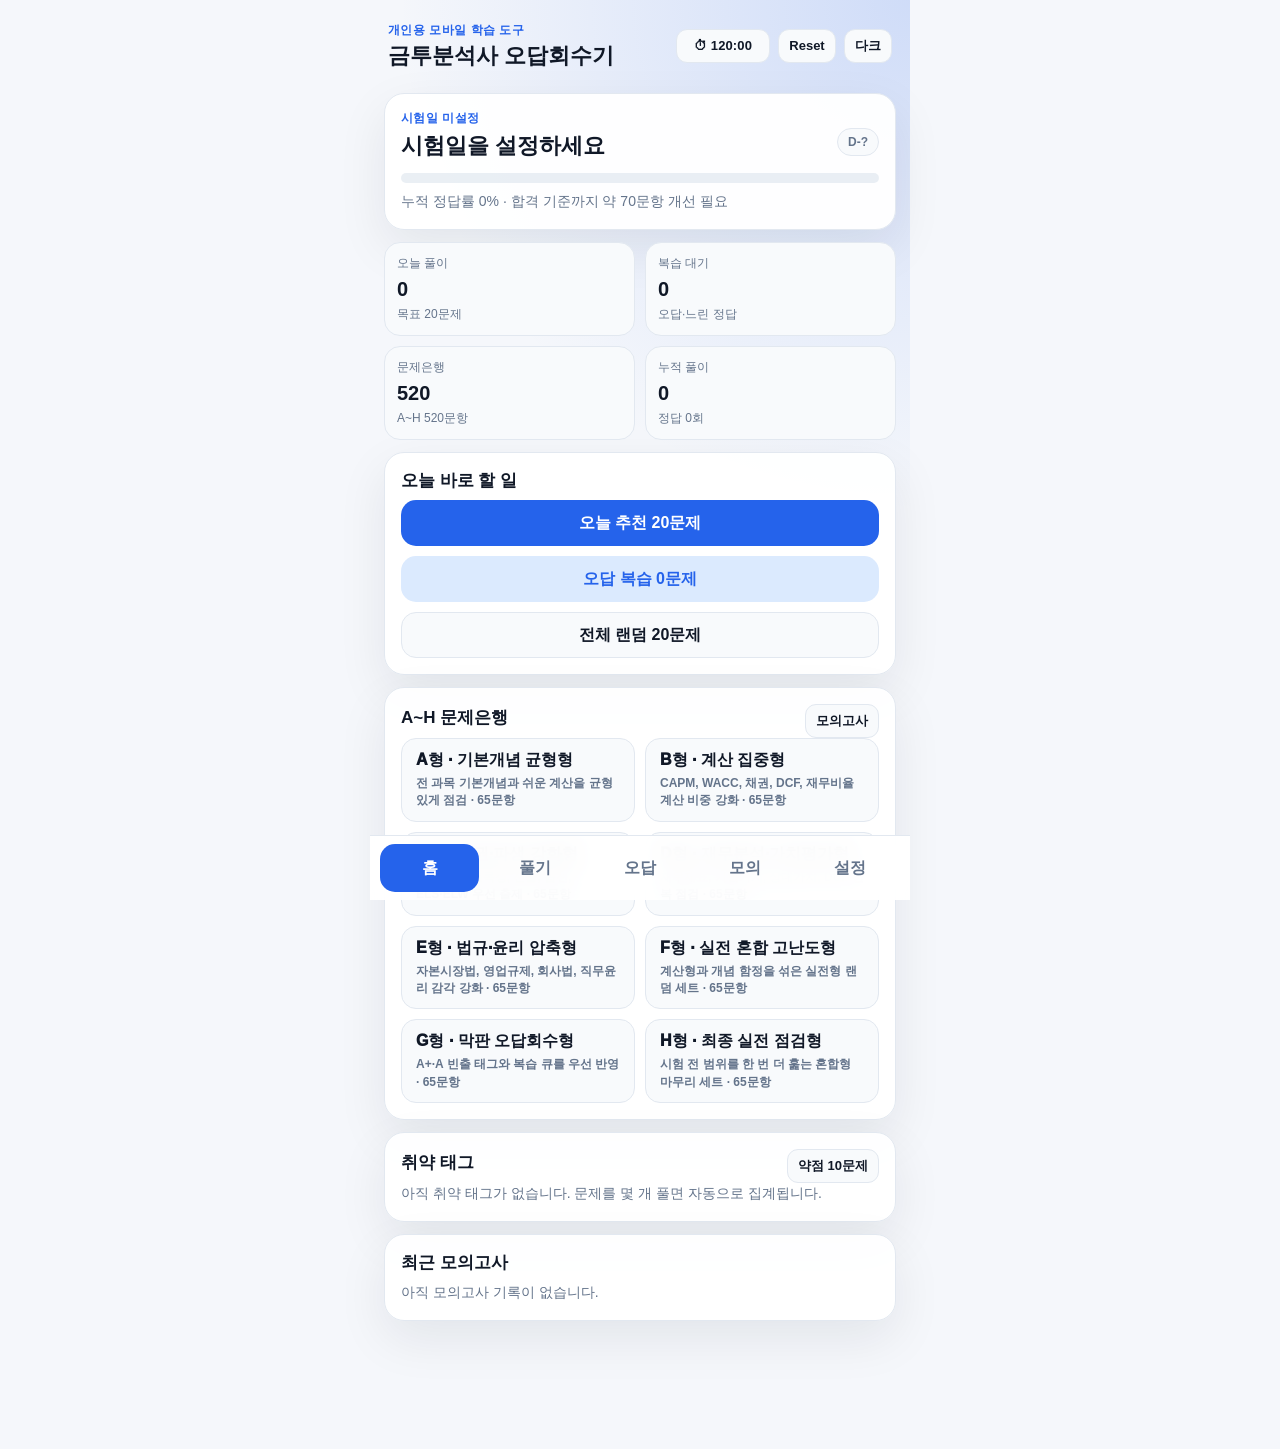
==== standalone.html @ 204c1f69 "Add files via upload" ====
<!doctype html>
<html lang="ko" data-theme="light">
<head>
  <meta charset="utf-8" />
  <meta name="viewport" content="width=device-width, initial-scale=1, viewport-fit=cover" />
  <meta name="theme-color" content="#f5f7fb" />
  <title>금투분석사 개인 오답회수기 v0.9</title>
  <style>
:root {
  --bg: #f5f7fb;
  --surface: #ffffff;
  --surface-2: #f8fafc;
  --ink: #101827;
  --muted: #64748b;
  --line: #e2e8f0;
  --primary: #2563eb;
  --primary-soft: #dbeafe;
  --primary-ink: #ffffff;
  --danger: #dc2626;
  --danger-soft: #fee2e2;
  --success: #15803d;
  --success-soft: #dcfce7;
  --warning: #b45309;
  --warning-soft: #fef3c7;
  --chip: #eef2ff;
  --shadow: 0 18px 50px rgba(15, 23, 42, .08);
  --radius: 20px;
  color-scheme: light;
}

html[data-theme="dark"] {
  --bg: #0b1220;
  --surface: #111827;
  --surface-2: #0f172a;
  --ink: #e5e7eb;
  --muted: #94a3b8;
  --line: #263244;
  --primary: #60a5fa;
  --primary-soft: #172554;
  --primary-ink: #07111f;
  --danger: #f87171;
  --danger-soft: #3f1d22;
  --success: #4ade80;
  --success-soft: #12301d;
  --warning: #fbbf24;
  --warning-soft: #3b2b0d;
  --chip: #18233a;
  --shadow: 0 18px 50px rgba(0, 0, 0, .28);
  color-scheme: dark;
}

* { box-sizing: border-box; }

html, body {
  margin: 0;
  min-height: 100%;
  background: var(--bg);
  color: var(--ink);
  font-family: -apple-system, BlinkMacSystemFont, "Apple SD Gothic Neo", "Noto Sans KR", "Segoe UI", sans-serif;
}

body { padding: env(safe-area-inset-top) 0 env(safe-area-inset-bottom); }
button, input, select, textarea { font: inherit; }
button { border: 0; cursor: pointer; }
button:disabled { opacity: .5; cursor: not-allowed; }

#app-shell {
  width: min(100%, 540px);
  min-height: 100vh;
  margin: 0 auto;
  position: relative;
  background: radial-gradient(circle at top right, color-mix(in srgb, var(--primary) 18%, transparent), transparent 32rem), var(--bg);
  padding-bottom: 88px;
}

.app-header {
  padding: 22px 18px 12px;
  display: flex;
  align-items: center;
  justify-content: space-between;
  gap: 16px;
}
.header-actions { display:flex; gap: 8px; align-items:center; }
.eyebrow { margin: 0 0 4px; color: var(--primary); font-weight: 900; font-size: 12px; letter-spacing: .04em; }
h1, h2, h3, p { margin-top: 0; }
h1 { margin-bottom: 0; font-size: 22px; line-height: 1.2; }
h2 { margin-bottom: 12px; font-size: 22px; }
h3 { margin-bottom: 8px; font-size: 17px; }
.view { padding: 0 14px 28px; }

.card {
  background: color-mix(in srgb, var(--surface) 96%, transparent);
  border: 1px solid var(--line);
  box-shadow: var(--shadow);
  border-radius: var(--radius);
  padding: 16px;
  margin: 12px 0;
}
.card.flat { box-shadow: none; background: var(--surface-2); }
.grid2 { display: grid; grid-template-columns: 1fr 1fr; gap: 10px; }
.grid3 { display: grid; grid-template-columns: repeat(3, 1fr); gap: 10px; }
.metric { background: var(--surface-2); border: 1px solid var(--line); border-radius: 16px; padding: 12px; }
.metric .label { color: var(--muted); font-size: 12px; margin: 0 0 6px; }
.metric .value { font-size: 20px; font-weight: 900; margin: 0; }
.metric .sub { color: var(--muted); font-size: 12px; margin: 5px 0 0; }
.progress { height: 10px; background: color-mix(in srgb, var(--line) 70%, transparent); border-radius: 999px; overflow: hidden; }
.progress > span { display: block; height: 100%; width: var(--w, 0%); background: var(--primary); border-radius: inherit; transition: width .25s ease; }
.stack { display: flex; flex-direction: column; gap: 10px; }
.row { display: flex; align-items: center; justify-content: space-between; gap: 10px; }
.row.wrap { flex-wrap: wrap; }
.actions { display: grid; grid-template-columns: 1fr; gap: 10px; }
.actions.two { grid-template-columns: 1fr 1fr; }
.actions.three { grid-template-columns: repeat(3, 1fr); }
.primary, .secondary, .ghost, .danger { min-height: 46px; border-radius: 15px; padding: 11px 14px; font-weight: 900; }
.primary { background: var(--primary); color: var(--primary-ink); }
.secondary { background: var(--primary-soft); color: var(--primary); }
.ghost { background: var(--surface-2); border: 1px solid var(--line); color: var(--ink); }
.danger { background: var(--danger-soft); color: var(--danger); }
.small { min-height: 34px; border-radius: 11px; padding: 7px 10px; font-size: 13px; }
.hidden { display:none !important; }
.note { color: var(--muted); font-size: 14px; line-height: 1.55; margin-bottom: 0; }
.muted { color: var(--muted); }
.chips { display: flex; flex-wrap: wrap; gap: 8px; }
.chip { display: inline-flex; align-items: center; justify-content: center; min-height: 28px; border-radius: 999px; padding: 5px 10px; background: var(--chip); color: var(--primary); font-size: 12px; font-weight: 900; border: 1px solid color-mix(in srgb, var(--primary) 18%, transparent); }
.chip.gray { color: var(--muted); background: var(--surface-2); border-color: var(--line); }
.chip.red { color: var(--danger); background: var(--danger-soft); border-color: color-mix(in srgb, var(--danger) 30%, transparent); }
.chip.green { color: var(--success); background: var(--success-soft); border-color: color-mix(in srgb, var(--success) 30%, transparent); }
.chip.yellow { color: var(--warning); background: var(--warning-soft); border-color: color-mix(in srgb, var(--warning) 30%, transparent); }
.list { display:flex; flex-direction:column; gap:10px; }
.item { border: 1px solid var(--line); background: var(--surface-2); border-radius: 16px; padding: 12px; }
.item-title { font-weight: 900; line-height: 1.35; }
.item-meta { margin-top: 5px; color: var(--muted); font-size: 12px; line-height: 1.45; }
.question-stem { font-size: 18px; line-height: 1.55; font-weight: 800; margin: 18px 0; white-space: pre-wrap; }
.choice { width:100%; text-align:left; min-height: 52px; border-radius: 16px; padding: 13px 14px; background: var(--surface-2); color: var(--ink); border: 1px solid var(--line); line-height:1.45; }
.choice.selected { border-color: var(--primary); background: var(--primary-soft); font-weight: 900; }
.choice.correct { border-color: var(--success); background: var(--success-soft); color: var(--success); }
.choice.wrong { border-color: var(--danger); background: var(--danger-soft); color: var(--danger); }
.explanation { margin-top: 8px; padding: 8px; border-radius: 12px; background: var(--surface-2); border: 1px solid var(--line); white-space: normal; line-height:1.48; }
.explanation-detailed { display: grid; gap: 7px; padding: 8px; }
.explain-section { border: 1px solid var(--line); background: color-mix(in srgb, var(--surface) 75%, var(--surface-2)); border-radius: 11px; padding: 8px 10px; }
.explain-section p { margin: 4px 0 0; color: var(--ink); line-height: 1.5; font-size: 13.5px; }
.explain-title { font-weight: 950; color: var(--primary); font-size: 13px; letter-spacing: .01em; }
.explain-section strong { color: var(--primary); }

.form { display:grid; gap: 12px; }
.field { display:grid; gap: 6px; }
.field label { color: var(--muted); font-size: 13px; font-weight: 800; }
input, select, textarea { width:100%; border: 1px solid var(--line); border-radius: 14px; padding: 12px; background: var(--surface-2); color: var(--ink); }
.table { width:100%; border-collapse: collapse; font-size: 13px; overflow:hidden; border-radius: 14px; }
.table th, .table td { padding: 10px 8px; border-bottom: 1px solid var(--line); text-align:left; vertical-align:top; }
.table th { color: var(--muted); font-weight: 900; }
.law-exempt { opacity:.45; }
.timer-box { position: sticky; top: 0; z-index: 3; margin-top: 0; }
.timer-text { font-size: 20px; font-weight: 950; font-variant-numeric: tabular-nums; }
.answer-grid { display:grid; grid-template-columns: repeat(10, 1fr); gap: 5px; }
.answer-dot { min-height: 28px; border-radius: 8px; background: var(--surface-2); border: 1px solid var(--line); color: var(--muted); font-size: 11px; font-weight: 800; }
.answer-dot.current { border-color: var(--primary); color: var(--primary); }
.answer-dot.answered { background: var(--primary-soft); color: var(--primary); }
.bank-card { text-align:left; display:block; width:100%; min-height: auto; }
.bank-title { font-weight: 950; margin-bottom: 4px; }
.bank-desc { color: var(--muted); font-size: 12px; line-height: 1.45; }
.tabbar { position: fixed; left: 50%; bottom: 0; transform: translateX(-50%); width: min(100%, 540px); display:grid; grid-template-columns: repeat(5, 1fr); gap: 6px; padding: 8px 10px calc(8px + env(safe-area-inset-bottom)); background: color-mix(in srgb, var(--surface) 94%, transparent); border-top: 1px solid var(--line); backdrop-filter: blur(14px); }
.tab { min-height: 48px; border-radius: 15px; background: transparent; color: var(--muted); font-weight: 900; }
.tab.active { background: var(--primary); color: var(--primary-ink); }
.toast { position: fixed; left: 50%; bottom: 86px; transform: translateX(-50%); width: min(92%, 500px); background: color-mix(in srgb, var(--ink) 92%, transparent); color: var(--bg); padding: 12px 14px; border-radius: 14px; text-align: center; font-weight: 800; z-index: 20; box-shadow: var(--shadow); }
@media (max-width: 380px) {
  .actions.two, .actions.three, .grid2, .grid3 { grid-template-columns: 1fr; }
  .answer-grid { grid-template-columns: repeat(5, 1fr); }
  h1 { font-size: 19px; }
}


.explain-section.emphasis { border-color: var(--primary); background: var(--primary-soft); }
.explain-list { margin: 5px 0 0; padding-left: 18px; line-height: 1.5; font-size: 13.5px; }
.choice-analysis { display: grid; gap: 5px; margin: 5px 0 0; padding-left: 0 !important; list-style: none; white-space: normal; }
.choice-analysis li { display: grid; gap: 4px; padding: 7px 8px; border: 1px solid var(--line); border-radius: 10px; background: var(--surface); font-size: 13.5px; line-height: 1.48; }
.choice-analysis .chip { width: fit-content; }


.timer-toggle {
  min-width: 94px;
  font-variant-numeric: tabular-nums;
  letter-spacing: .01em;
}
.timer-reset {
  min-width: 58px;
  padding-left: 9px;
  padding-right: 9px;
}
.timer-toggle.timer-running {
  background: var(--primary);
  color: var(--primary-ink);
  border-color: var(--primary);
}
.timer-toggle.timer-paused {
  color: var(--warning);
  background: var(--warning-soft);
  border-color: color-mix(in srgb, var(--warning) 30%, transparent);
}
.timer-note { margin-top: 4px; font-size: 12px; }
.hint-actions { display: flex; justify-content: flex-end; margin: -6px 0 10px; }
.hint-box {
  border: 1px solid color-mix(in srgb, var(--primary) 34%, var(--line));
  background: color-mix(in srgb, var(--primary-soft) 55%, var(--surface));
  border-radius: 16px;
  padding: 12px;
  margin: 0 0 12px;
  line-height: 1.58;
}
.hint-title {
  font-weight: 950;
  color: var(--primary);
  margin-bottom: 6px;
}
.hint-box p { margin: 6px 0 0; color: var(--ink); font-size: 14px; }
@media (max-width: 430px) {
  .app-header { align-items: flex-start; }
  .header-actions { flex-wrap: wrap; justify-content: flex-end; max-width: 190px; }
  .timer-toggle { min-width: 100px; }
  .timer-reset { min-width: 58px; }
}


.review-list { display: grid; gap: 8px; }
.review-item {
  border: 1px solid var(--line);
  border-radius: 14px;
  background: var(--surface-2);
  overflow: hidden;
}
.review-item.correct { border-color: color-mix(in srgb, var(--success) 26%, var(--line)); }
.review-item.wrong { border-color: color-mix(in srgb, var(--danger) 28%, var(--line)); }
.review-item summary {
  cursor: pointer;
  list-style: none;
  padding: 10px 11px;
}
.review-item summary::-webkit-details-marker { display: none; }
.review-summary-main { display: flex; align-items: center; gap: 8px; flex-wrap: wrap; line-height: 1.35; }
.review-summary-meta { margin-top: 4px; color: var(--muted); font-size: 12px; line-height: 1.35; }
.review-body { padding: 0 10px 10px; cursor: pointer; }
.review-choice-summary { display: flex; flex-wrap: wrap; gap: 6px; margin: 0 0 8px; }
.review-choices .choice { cursor: default; }

.review-body .question-stem { margin: 10px 0; font-size: 16px; line-height: 1.45; }
.review-body .stack { gap: 6px; }
.review-body .choice { min-height: auto; padding: 9px 10px; border-radius: 11px; line-height: 1.38; }
.review-body .explanation { margin-top: 8px; }
.review-body .explain-title { font-size: 12.5px; }
.review-body .chip { min-height: 24px; padding: 3px 8px; }

  </style>
</head>
<body>
  <div id="app-shell">
    <header class="app-header">
      <div>
        <p class="eyebrow">개인용 모바일 학습 도구</p>
        <h1>금투분석사 오답회수기</h1>
      </div>
      <div class="header-actions">
        <button id="appTimerToggle" class="ghost small timer-toggle" data-action="toggle-app-timer" type="button" aria-label="타이머 시작 또는 일시정지">⏱ 120:00</button>
        <button id="appTimerReset" class="ghost small timer-reset" data-action="reset-app-timer" type="button" aria-label="타이머 초기화">Reset</button>
        <button id="themeToggle" class="ghost small" data-action="toggle-theme" type="button">다크</button>
        <button id="installBtn" class="ghost small hidden" type="button">설치</button>
      </div>
    </header>

    <main id="view" class="view" aria-live="polite"></main>

    <nav class="tabbar" aria-label="주요 메뉴">
      <button class="tab active" data-tab="home" type="button">홈</button>
      <button class="tab" data-tab="quiz" type="button">풀기</button>
      <button class="tab" data-tab="wrong" type="button">오답</button>
      <button class="tab" data-tab="mock" type="button">모의</button>
      <button class="tab" data-tab="settings" type="button">설정</button>
    </nav>
  </div>

  <div id="toast" class="toast hidden" role="status"></div>

  <script>
(() => {
  'use strict';

  const STORAGE_KEY = 'ftaPersonalStudyApp:v1';
  const APP_VERSION = 8;

  const BANK_TYPES = [
    { id: 'RANDOM', label: '랜덤', title: '랜덤 실전형', desc: '전체 문제은행에서 시험 비중대로 무작위 출제' },
    { id: 'A', label: 'A형', title: '기본개념 균형형', desc: '전 과목 기본개념과 쉬운 계산을 균형 있게 점검' },
    { id: 'B', label: 'B형', title: '계산 집중형', desc: 'CAPM, WACC, 채권, DCF, 재무비율 계산 비중 강화' },
    { id: 'C', label: 'C형', title: '채권·파생 강화형', desc: '듀레이션, 볼록성, 선물, 옵션, ELS·ELW 우선 출제' },
    { id: 'D', label: 'D형', title: '재무분석·가치평가형', desc: '재무제표, 기업가치, 상대가치, DCF 반복 점검' },
    { id: 'E', label: 'E형', title: '법규·윤리 압축형', desc: '자본시장법, 영업규제, 회사법, 직무윤리 감각 강화' },
    { id: 'F', label: 'F형', title: '실전 혼합 고난도형', desc: '계산형과 개념 함정을 섞은 실전형 랜덤 세트' },
    { id: 'G', label: 'G형', title: '막판 오답회수형', desc: 'A+·A 빈출 태그와 복습 큐를 우선 반영' },
    { id: 'H', label: 'H형', title: '최종 실전 점검형', desc: '시험 전 범위를 한 번 더 훑는 혼합형 마무리 세트' }
  ];

  const SUBJECT_DISTRIBUTION = [
    { subject: '증권분석기초', subSubject: '계량분석', count: 5 },
    { subject: '증권분석기초', subSubject: '증권경제', count: 10 },
    { subject: '증권분석기초', subSubject: '기업금융과 포트폴리오 관리', count: 10 },
    { subject: '가치평가론', subSubject: '주식 평가/분석', count: 10 },
    { subject: '가치평가론', subSubject: '채권평가/분석', count: 10 },
    { subject: '가치평가론', subSubject: '파생결합증권평가/분석', count: 5 },
    { subject: '가치평가론', subSubject: '파생상품평가/분석', count: 10 },
    { subject: '재무분석론', subSubject: '재무제표론', count: 10 },
    { subject: '재무분석론', subSubject: '기업가치평가/분석', count: 10 },
    { subject: '증권법규 및 직무윤리', subSubject: '자본시장법', count: 5 },
    { subject: '증권법규 및 직무윤리', subSubject: '회사법', count: 5 },
    { subject: '증권법규 및 직무윤리', subSubject: '금융위원회규정', count: 5 },
    { subject: '증권법규 및 직무윤리', subSubject: '직무윤리', count: 5 }
  ];

  const DEFAULT_QUESTIONS = [
  {
    "id": "seed-v4-A-quant-1",
    "bankTypes": [
      "A"
    ],
    "bankLabel": "A형",
    "subject": "증권분석기초",
    "subSubject": "계량분석",
    "topic": "기대수익률",
    "pattern": "확률가중평균 기대수익률 계산",
    "priority": "A",
    "questionType": "calculation",
    "difficulty": "하",
    "questionText": "세 수익률 4%, 8%, 12%가 동일한 확률로 발생한다. 이 자산의 기대수익률은?",
    "choices": [
      "6%",
      "8%",
      "10%",
      "12%"
    ],
    "answer": 1,
    "explanation": "기대수익률은 확률가중평균이다. (4% + 8% + 12%) / 3 = 8%.",
    "sourceKind": "A형 문제은행",
    "sourceNote": "실제 기출 원문이 아닌 기본개념 균형형 기출유형 변형 문항",
    "isOriginalText": false
  },
  {
    "id": "seed-v4-A-quant-2",
    "bankTypes": [
      "A"
    ],
    "bankLabel": "A형",
    "subject": "증권분석기초",
    "subSubject": "계량분석",
    "topic": "베타·단일지표모형",
    "pattern": "베타와 시장위험프리미엄을 이용한 위험프리미엄 계산",
    "priority": "A",
    "questionType": "calculation",
    "difficulty": "중",
    "questionText": "베타가 0.9이고 시장위험프리미엄이 6%인 주식의 위험프리미엄은?",
    "choices": [
      "6%",
      "5.4%",
      "6.6%",
      "4.4%"
    ],
    "answer": 1,
    "explanation": "위험프리미엄 = β × 시장위험프리미엄 = 0.9 × 6% = 5.4%.",
    "sourceKind": "A형 문제은행",
    "sourceNote": "실제 기출 원문이 아닌 기본개념 균형형 기출유형 변형 문항",
    "isOriginalText": false
  },
  {
    "id": "seed-v4-A-quant-3",
    "bankTypes": [
      "A"
    ],
    "bankLabel": "A형",
    "subject": "증권분석기초",
    "subSubject": "계량분석",
    "topic": "상관계수",
    "pattern": "상관계수와 분산투자 효과 판별",
    "priority": "A",
    "questionType": "concept",
    "difficulty": "하",
    "questionText": "두 자산의 상관계수가 낮아질수록 일반적으로 기대되는 포트폴리오 효과로 가장 적절한 것은?",
    "choices": [
      "분산투자 효과가 커진다",
      "기대수익률이 반드시 0이 된다",
      "두 자산 가격이 항상 같은 방향으로 움직인다",
      "개별자산 위험이 모두 사라진다"
    ],
    "answer": 0,
    "explanation": "상관계수가 낮을수록 두 자산의 움직임이 덜 같아져 포트폴리오 위험 감소 효과가 커진다.",
    "sourceKind": "A형 문제은행",
    "sourceNote": "실제 기출 원문이 아닌 기본개념 균형형 기출유형 변형 문항",
    "isOriginalText": false
  },
  {
    "id": "seed-v4-A-quant-4",
    "bankTypes": [
      "A"
    ],
    "bankLabel": "A형",
    "subject": "증권분석기초",
    "subSubject": "계량분석",
    "topic": "분산·표준편차",
    "pattern": "2상태 수익률의 분산 계산",
    "priority": "A",
    "questionType": "calculation",
    "difficulty": "중",
    "questionText": "수익률이 5% 또는 13%로 동일확률 발생한다. 백분율 단위로 계산한 분산은?",
    "choices": [
      "8",
      "16",
      "32",
      "20"
    ],
    "answer": 1,
    "explanation": "기대수익률은 9%이고, 분산은 [(5-9)² + (13-9)²] / 2 = 16이다.",
    "sourceKind": "A형 문제은행",
    "sourceNote": "실제 기출 원문이 아닌 기본개념 균형형 기출유형 변형 문항",
    "isOriginalText": false
  },
  {
    "id": "seed-v4-A-quant-5",
    "bankTypes": [
      "A"
    ],
    "bankLabel": "A형",
    "subject": "증권분석기초",
    "subSubject": "계량분석",
    "topic": "회귀분석",
    "pattern": "회귀식 기울기와 민감도 해석",
    "priority": "B",
    "questionType": "concept",
    "difficulty": "중",
    "questionText": "시장수익률을 설명변수, 개별주식 수익률을 종속변수로 둔 회귀식에서 기울기 계수의 일반적 의미는?",
    "choices": [
      "시장변동에 대한 개별주식의 민감도",
      "무위험수익률 그 자체",
      "주식의 회계상 장부가",
      "채권의 만기수익률"
    ],
    "answer": 0,
    "explanation": "단일지표모형 또는 CAPM 맥락에서 회귀식의 기울기 계수는 시장수익률 변화에 대한 주식의 민감도, 즉 베타로 해석된다.",
    "sourceKind": "A형 문제은행",
    "sourceNote": "실제 기출 원문이 아닌 기본개념 균형형 기출유형 변형 문항",
    "isOriginalText": false
  },
  {
    "id": "seed-v4-A-econ-1",
    "bankTypes": [
      "A"
    ],
    "bankLabel": "A형",
    "subject": "증권분석기초",
    "subSubject": "증권경제",
    "topic": "피셔효과",
    "pattern": "명목금리·실질금리·물가상승률 관계",
    "priority": "B",
    "questionType": "calculation",
    "difficulty": "하",
    "questionText": "명목금리가 8%, 예상 물가상승률이 3%라면 단순 근사한 실질금리는?",
    "choices": [
      "6%",
      "5%",
      "11%",
      "3%"
    ],
    "answer": 1,
    "explanation": "단순 피셔 근사식은 실질금리 ≈ 명목금리 - 물가상승률이다. 8% - 3% = 5%.",
    "sourceKind": "A형 문제은행",
    "sourceNote": "실제 기출 원문이 아닌 기본개념 균형형 기출유형 변형 문항",
    "isOriginalText": false
  },
  {
    "id": "seed-v4-A-econ-2",
    "bankTypes": [
      "A"
    ],
    "bankLabel": "A형",
    "subject": "증권분석기초",
    "subSubject": "증권경제",
    "topic": "통화정책",
    "pattern": "기준금리 인상과 채권가격 영향",
    "priority": "B",
    "questionType": "concept",
    "difficulty": "하",
    "questionText": "다른 조건이 일정할 때 기준금리 인상은 일반적으로 기존 고정금리 채권가격에 어떤 영향을 주는가?",
    "choices": [
      "하락 요인",
      "상승 요인",
      "항상 액면가로 고정",
      "쿠폰이 있으면 영향 없음"
    ],
    "answer": 0,
    "explanation": "시장금리가 상승하면 기존 고정금리 채권의 미래현금흐름 할인율이 높아져 현재가치가 하락한다.",
    "sourceKind": "A형 문제은행",
    "sourceNote": "실제 기출 원문이 아닌 기본개념 균형형 기출유형 변형 문항",
    "isOriginalText": false
  },
  {
    "id": "seed-v4-A-econ-3",
    "bankTypes": [
      "A"
    ],
    "bankLabel": "A형",
    "subject": "증권분석기초",
    "subSubject": "증권경제",
    "topic": "환율",
    "pattern": "원/달러 환율 상승의 의미",
    "priority": "B",
    "questionType": "concept",
    "difficulty": "하",
    "questionText": "원/달러 환율이 상승했다는 설명으로 가장 적절한 것은?",
    "choices": [
      "원화가 달러 대비 약세가 되었다",
      "원화가 달러 대비 강세가 되었다",
      "달러 1원의 가치가 상승했다",
      "수입품 가격은 반드시 하락한다"
    ],
    "answer": 0,
    "explanation": "원/달러 환율 상승은 1달러를 사는 데 필요한 원화가 많아졌다는 뜻이므로 원화 약세로 해석한다.",
    "sourceKind": "A형 문제은행",
    "sourceNote": "실제 기출 원문이 아닌 기본개념 균형형 기출유형 변형 문항",
    "isOriginalText": false
  },
  {
    "id": "seed-v4-A-econ-4",
    "bankTypes": [
      "A"
    ],
    "bankLabel": "A형",
    "subject": "증권분석기초",
    "subSubject": "증권경제",
    "topic": "경기순환",
    "pattern": "경기회복 국면과 주식시장 기대",
    "priority": "B",
    "questionType": "concept",
    "difficulty": "중",
    "questionText": "경기회복 초기 국면에서 일반적으로 주식시장에 우호적으로 작용할 수 있는 요인으로 가장 적절한 것은?",
    "choices": [
      "기업이익 개선 기대",
      "기업 매출의 영구적 소멸",
      "모든 금리가 반드시 0% 고정",
      "위험자산 선호의 완전한 소멸"
    ],
    "answer": 0,
    "explanation": "경기회복 초기에는 기업 매출과 이익 개선 기대가 형성되어 위험자산 선호와 주가에 우호적으로 작용할 수 있다.",
    "sourceKind": "A형 문제은행",
    "sourceNote": "실제 기출 원문이 아닌 기본개념 균형형 기출유형 변형 문항",
    "isOriginalText": false
  },
  {
    "id": "seed-v4-A-econ-5",
    "bankTypes": [
      "A"
    ],
    "bankLabel": "A형",
    "subject": "증권분석기초",
    "subSubject": "증권경제",
    "topic": "수익률곡선",
    "pattern": "역전된 수익률곡선 해석",
    "priority": "A",
    "questionType": "concept",
    "difficulty": "중",
    "questionText": "장기금리가 단기금리보다 낮은 역전된 수익률곡선이 나타날 때 흔히 제기되는 해석으로 가장 적절한 것은?",
    "choices": [
      "향후 경기둔화 또는 금리하락 기대",
      "장기채권의 쿠폰이 항상 0",
      "단기채권이 법적으로 금지됨",
      "모든 투자자의 기대가 완전히 동일함"
    ],
    "answer": 0,
    "explanation": "수익률곡선 역전은 향후 경기둔화나 금리하락 기대와 연결되어 해석되는 경우가 많다.",
    "sourceKind": "A형 문제은행",
    "sourceNote": "실제 기출 원문이 아닌 기본개념 균형형 기출유형 변형 문항",
    "isOriginalText": false
  },
  {
    "id": "seed-v4-A-corpfin-1",
    "bankTypes": [
      "A"
    ],
    "bankLabel": "A형",
    "subject": "증권분석기초",
    "subSubject": "기업금융과 포트폴리오 관리",
    "topic": "NPV·IRR",
    "pattern": "순현재가치 계산과 투자안 채택",
    "priority": "A",
    "questionType": "calculation",
    "difficulty": "중",
    "questionText": "투자안의 현금유입 현재가치가 125억 원, 초기투자액이 103억 원이다. NPV는?",
    "choices": [
      "32억 원",
      "22억 원",
      "12억 원",
      "-22억 원"
    ],
    "answer": 1,
    "explanation": "NPV = 현금유입 현재가치 - 초기투자액 = 125 - 103 = 22억 원이다.",
    "sourceKind": "A형 문제은행",
    "sourceNote": "실제 기출 원문이 아닌 기본개념 균형형 기출유형 변형 문항",
    "isOriginalText": false
  },
  {
    "id": "seed-v4-A-corpfin-2",
    "bankTypes": [
      "A"
    ],
    "bankLabel": "A형",
    "subject": "증권분석기초",
    "subSubject": "기업금융과 포트폴리오 관리",
    "topic": "CAPM",
    "pattern": "무위험수익률·베타·시장위험프리미엄으로 요구수익률 계산",
    "priority": "A",
    "questionType": "calculation",
    "difficulty": "중",
    "questionText": "무위험수익률 4%, 시장기대수익률 10%, 베타 1.1인 주식의 CAPM상 요구수익률은?",
    "choices": [
      "10%",
      "10.6%",
      "11.6%",
      "4%"
    ],
    "answer": 1,
    "explanation": "요구수익률 = Rf + β(Rm-Rf) = 4% + 1.1×(10%-4%) = 10.6%.",
    "sourceKind": "A형 문제은행",
    "sourceNote": "실제 기출 원문이 아닌 기본개념 균형형 기출유형 변형 문항",
    "isOriginalText": false
  },
  {
    "id": "seed-v4-A-corpfin-3",
    "bankTypes": [
      "A"
    ],
    "bankLabel": "A형",
    "subject": "증권분석기초",
    "subSubject": "기업금융과 포트폴리오 관리",
    "topic": "IRR",
    "pattern": "IRR과 자본비용 비교",
    "priority": "A",
    "questionType": "concept",
    "difficulty": "하",
    "questionText": "독립 투자안의 IRR이 9%, 자본비용이 8%일 때 일반적인 판단으로 가장 적절한 것은?",
    "choices": [
      "IRR이 자본비용보다 높으면 채택 가능",
      "IRR이 높을수록 반드시 NPV는 음수",
      "자본비용과 IRR은 비교할 수 없다",
      "IRR이 양수이면 항상 회계손실"
    ],
    "answer": 0,
    "explanation": "독립 투자안은 일반적으로 IRR이 자본비용을 초과하면 경제적 가치 창출 가능성이 있어 채택 가능한 것으로 본다.",
    "sourceKind": "A형 문제은행",
    "sourceNote": "실제 기출 원문이 아닌 기본개념 균형형 기출유형 변형 문항",
    "isOriginalText": false
  },
  {
    "id": "seed-v4-A-corpfin-4",
    "bankTypes": [
      "A"
    ],
    "bankLabel": "A형",
    "subject": "증권분석기초",
    "subSubject": "기업금융과 포트폴리오 관리",
    "topic": "포트폴리오 기대수익률",
    "pattern": "자산별 비중을 이용한 포트폴리오 기대수익률 계산",
    "priority": "A",
    "questionType": "calculation",
    "difficulty": "하",
    "questionText": "A자산 비중 60%, 기대수익률 6%, B자산 비중 40%, 기대수익률 12%인 포트폴리오의 기대수익률은?",
    "choices": [
      "6%",
      "8.4%",
      "12%",
      "9.4%"
    ],
    "answer": 1,
    "explanation": "포트폴리오 기대수익률 = 0.6×6% + 0.4×12% = 8.4%.",
    "sourceKind": "A형 문제은행",
    "sourceNote": "실제 기출 원문이 아닌 기본개념 균형형 기출유형 변형 문항",
    "isOriginalText": false
  },
  {
    "id": "seed-v4-A-corpfin-5",
    "bankTypes": [
      "A"
    ],
    "bankLabel": "A형",
    "subject": "증권분석기초",
    "subSubject": "기업금융과 포트폴리오 관리",
    "topic": "마코위츠 모형",
    "pattern": "효율적 투자선의 의미",
    "priority": "A",
    "questionType": "concept",
    "difficulty": "중",
    "questionText": "마코위츠 평균-분산 모형에서 효율적 포트폴리오에 대한 설명으로 가장 적절한 것은?",
    "choices": [
      "동일 위험에서 기대수익률이 높거나 동일 기대수익률에서 위험이 낮은 포트폴리오",
      "가장 많은 종목을 담은 포트폴리오",
      "항상 무위험수익률만 제공하는 포트폴리오",
      "세금이 없는 기업만 투자하는 포트폴리오"
    ],
    "answer": 0,
    "explanation": "효율적 포트폴리오는 주어진 위험에서 기대수익률을 극대화하거나 주어진 기대수익률에서 위험을 최소화하는 포트폴리오다.",
    "sourceKind": "A형 문제은행",
    "sourceNote": "실제 기출 원문이 아닌 기본개념 균형형 기출유형 변형 문항",
    "isOriginalText": false
  },
  {
    "id": "seed-v4-A-stock-1",
    "bankTypes": [
      "A"
    ],
    "bankLabel": "A형",
    "subject": "가치평가론",
    "subSubject": "주식 평가/분석",
    "topic": "배당할인모형",
    "pattern": "고든 성장모형 주식가치 계산",
    "priority": "A",
    "questionType": "calculation",
    "difficulty": "중",
    "questionText": "다음 해 예상 배당금이 1,100원, 요구수익률이 11%, 배당성장률이 4%인 주식의 고든 성장모형상 가치는?",
    "choices": [
      "12,571원",
      "15,714원",
      "18,857원",
      "1,100원"
    ],
    "answer": 1,
    "explanation": "P0 = D1 / (k-g) = 1,100 / (0.11-0.04) = 15,714원이다.",
    "sourceKind": "A형 문제은행",
    "sourceNote": "실제 기출 원문이 아닌 기본개념 균형형 기출유형 변형 문항",
    "isOriginalText": false
  },
  {
    "id": "seed-v4-A-stock-2",
    "bankTypes": [
      "A"
    ],
    "bankLabel": "A형",
    "subject": "가치평가론",
    "subSubject": "주식 평가/분석",
    "topic": "PER",
    "pattern": "EPS와 PER을 이용한 적정주가 계산",
    "priority": "A",
    "questionType": "calculation",
    "difficulty": "하",
    "questionText": "예상 EPS가 1,900원이고 적용 PER이 11배라면 적정주가는?",
    "choices": [
      "18,900원",
      "20,900원",
      "22,900원",
      "1,911원"
    ],
    "answer": 1,
    "explanation": "적정주가 = EPS × PER = 1,900원 × 11 = 20,900원이다.",
    "sourceKind": "A형 문제은행",
    "sourceNote": "실제 기출 원문이 아닌 기본개념 균형형 기출유형 변형 문항",
    "isOriginalText": false
  },
  {
    "id": "seed-v4-A-stock-3",
    "bankTypes": [
      "A"
    ],
    "bankLabel": "A형",
    "subject": "가치평가론",
    "subSubject": "주식 평가/분석",
    "topic": "PBR",
    "pattern": "BPS와 PBR을 이용한 적정주가 계산",
    "priority": "A",
    "questionType": "calculation",
    "difficulty": "하",
    "questionText": "BPS가 12,500원이고 적정 PBR이 1.2배라면 적정주가는?",
    "choices": [
      "12,500원",
      "15,000원",
      "18,000원",
      "12,000원"
    ],
    "answer": 1,
    "explanation": "적정주가 = BPS × PBR = 12,500원 × 1.2 = 15,000원이다.",
    "sourceKind": "A형 문제은행",
    "sourceNote": "실제 기출 원문이 아닌 기본개념 균형형 기출유형 변형 문항",
    "isOriginalText": false
  },
  {
    "id": "seed-v4-A-stock-4",
    "bankTypes": [
      "A"
    ],
    "bankLabel": "A형",
    "subject": "가치평가론",
    "subSubject": "주식 평가/분석",
    "topic": "EV/EBITDA",
    "pattern": "EBITDA와 배수로 기업가치 계산",
    "priority": "A",
    "questionType": "calculation",
    "difficulty": "중",
    "questionText": "EBITDA가 85억 원이고 적용 EV/EBITDA 배수가 8배라면 기업가치(EV)는?",
    "choices": [
      "780억 원",
      "680억 원",
      "580억 원",
      "93억 원"
    ],
    "answer": 1,
    "explanation": "EV = EBITDA × 배수 = 85 × 8 = 680억 원이다.",
    "sourceKind": "A형 문제은행",
    "sourceNote": "실제 기출 원문이 아닌 기본개념 균형형 기출유형 변형 문항",
    "isOriginalText": false
  },
  {
    "id": "seed-v4-A-stock-5",
    "bankTypes": [
      "A"
    ],
    "bankLabel": "A형",
    "subject": "가치평가론",
    "subSubject": "주식 평가/분석",
    "topic": "상대가치평가",
    "pattern": "PER·PBR·EV/EBITDA 지표 비교",
    "priority": "A",
    "questionType": "concept",
    "difficulty": "중",
    "questionText": "PER에 대한 설명으로 가장 적절한 것은?",
    "choices": [
      "주가를 주당순이익으로 나눈 상대가치평가 지표",
      "기업가치를 EBITDA로 나눈 배당모형",
      "부채비율을 주가로 나눈 안정성 지표",
      "현금흐름표의 영업현금흐름 총액"
    ],
    "answer": 0,
    "explanation": "PER은 Price Earnings Ratio로, 주가가 주당순이익(EPS)의 몇 배로 평가되는지 보여주는 상대가치평가 지표다.",
    "sourceKind": "A형 문제은행",
    "sourceNote": "실제 기출 원문이 아닌 기본개념 균형형 기출유형 변형 문항",
    "isOriginalText": false
  },
  {
    "id": "seed-v4-A-bond-1",
    "bankTypes": [
      "A"
    ],
    "bankLabel": "A형",
    "subject": "가치평가론",
    "subSubject": "채권평가/분석",
    "topic": "듀레이션",
    "pattern": "금리변화에 따른 채권가격변동률 추정",
    "priority": "A+",
    "questionType": "calculation",
    "difficulty": "중",
    "questionText": "수정듀레이션이 3.3인 채권의 금리가 0.30%p 상승할 때 예상 가격변동률은?",
    "choices": [
      "0.99%",
      "-0.99%",
      "-0.49%",
      "-1.98%"
    ],
    "answer": 1,
    "explanation": "가격변동률 ≈ -수정듀레이션 × 금리변화폭 = -3.3 × 0.0030 = -0.99%이다.",
    "sourceKind": "A형 문제은행",
    "sourceNote": "실제 기출 원문이 아닌 기본개념 균형형 기출유형 변형 문항",
    "isOriginalText": false
  },
  {
    "id": "seed-v4-A-bond-2",
    "bankTypes": [
      "A"
    ],
    "bankLabel": "A형",
    "subject": "가치평가론",
    "subSubject": "채권평가/분석",
    "topic": "채권수익률",
    "pattern": "현재수익률 계산",
    "priority": "A",
    "questionType": "calculation",
    "difficulty": "하",
    "questionText": "연간 쿠폰 55원, 채권가격 1,025원인 채권의 현재수익률은?",
    "choices": [
      "6.37%",
      "5.37%",
      "4.37%",
      "55.00%"
    ],
    "answer": 1,
    "explanation": "현재수익률 = 연간 쿠폰 / 채권가격 × 100 = 55 / 1025 × 100 = 5.37%이다.",
    "sourceKind": "A형 문제은행",
    "sourceNote": "실제 기출 원문이 아닌 기본개념 균형형 기출유형 변형 문항",
    "isOriginalText": false
  },
  {
    "id": "seed-v4-A-bond-3",
    "bankTypes": [
      "A"
    ],
    "bankLabel": "A형",
    "subject": "가치평가론",
    "subSubject": "채권평가/분석",
    "topic": "채권가격",
    "pattern": "금리와 채권가격의 역관계",
    "priority": "A",
    "questionType": "concept",
    "difficulty": "하",
    "questionText": "고정금리채에서 시장금리가 상승할 때 기존 채권가격은 일반적으로 어떻게 변하는가?",
    "choices": [
      "하락한다",
      "상승한다",
      "항상 액면가와 같아진다",
      "잔존만기가 길수록 절대 변하지 않는다"
    ],
    "answer": 0,
    "explanation": "할인율인 시장금리가 상승하면 미래현금흐름의 현재가치가 낮아져 채권가격은 하락한다.",
    "sourceKind": "A형 문제은행",
    "sourceNote": "실제 기출 원문이 아닌 기본개념 균형형 기출유형 변형 문항",
    "isOriginalText": false
  },
  {
    "id": "seed-v4-A-bond-4",
    "bankTypes": [
      "A"
    ],
    "bankLabel": "A형",
    "subject": "가치평가론",
    "subSubject": "채권평가/분석",
    "topic": "수정듀레이션",
    "pattern": "매컬리듀레이션과 수정듀레이션 관계",
    "priority": "A",
    "questionType": "calculation",
    "difficulty": "중",
    "questionText": "매컬리듀레이션이 6년, 만기수익률이 4.5%인 연 1회 이자 채권의 수정듀레이션은?",
    "choices": [
      "6.00",
      "5.74",
      "6.24",
      "5.24"
    ],
    "answer": 1,
    "explanation": "수정듀레이션 = 매컬리듀레이션 / (1+y) = 6 / 1.045 = 5.74이다.",
    "sourceKind": "A형 문제은행",
    "sourceNote": "실제 기출 원문이 아닌 기본개념 균형형 기출유형 변형 문항",
    "isOriginalText": false
  },
  {
    "id": "seed-v4-A-bond-5",
    "bankTypes": [
      "A"
    ],
    "bankLabel": "A형",
    "subject": "가치평가론",
    "subSubject": "채권평가/분석",
    "topic": "볼록성",
    "pattern": "양의 볼록성 효과 해석",
    "priority": "A",
    "questionType": "concept",
    "difficulty": "중",
    "questionText": "일반적인 옵션 미부착 채권의 양의 볼록성에 대한 설명으로 가장 적절한 것은?",
    "choices": [
      "금리 하락 시 가격 상승폭을 듀레이션 단순추정보다 크게 만들 수 있다",
      "금리 변화와 채권가격의 관계를 완전히 제거한다",
      "채권가격을 항상 액면가로 고정한다",
      "만기가 길수록 반드시 0이 된다"
    ],
    "answer": 0,
    "explanation": "양의 볼록성은 금리 하락 시 가격 상승효과를 키우고 금리 상승 시 가격 하락효과를 완화하는 방향으로 작용한다.",
    "sourceKind": "A형 문제은행",
    "sourceNote": "실제 기출 원문이 아닌 기본개념 균형형 기출유형 변형 문항",
    "isOriginalText": false
  },
  {
    "id": "seed-v4-A-structured-1",
    "bankTypes": [
      "A"
    ],
    "bankLabel": "A형",
    "subject": "가치평가론",
    "subSubject": "파생결합증권평가/분석",
    "topic": "ELW",
    "pattern": "기어링 지표 계산",
    "priority": "A",
    "questionType": "calculation",
    "difficulty": "중",
    "questionText": "기초자산 가격이 105, ELW 가격이 6일 때 단순 기어링은?",
    "choices": [
      "19.5배",
      "17.5배",
      "15.5배",
      "0.06배"
    ],
    "answer": 1,
    "explanation": "단순 기어링은 기초자산 가격 / ELW 가격으로 계산할 수 있다. 105 / 6 = 17.5배이다.",
    "sourceKind": "A형 문제은행",
    "sourceNote": "실제 기출 원문이 아닌 기본개념 균형형 기출유형 변형 문항",
    "isOriginalText": false
  },
  {
    "id": "seed-v4-A-structured-2",
    "bankTypes": [
      "A"
    ],
    "bankLabel": "A형",
    "subject": "가치평가론",
    "subSubject": "파생결합증권평가/분석",
    "topic": "ELS",
    "pattern": "조기상환형 ELS 구조 이해",
    "priority": "A",
    "questionType": "concept",
    "difficulty": "중",
    "questionText": "조기상환형 ELS에서 평가일에 기초자산 가격이 조기상환 배리어 이상이면 일반적으로 발생할 수 있는 결과는?",
    "choices": [
      "약정 조건에 따라 조기상환될 수 있다",
      "항상 원금 전액 손실",
      "반드시 주식으로 전환",
      "거래소에서만 즉시 청산"
    ],
    "answer": 0,
    "explanation": "조기상환형 ELS는 평가일 조건을 충족하면 약정 수익과 함께 조기상환되는 구조를 가질 수 있다.",
    "sourceKind": "A형 문제은행",
    "sourceNote": "실제 기출 원문이 아닌 기본개념 균형형 기출유형 변형 문항",
    "isOriginalText": false
  },
  {
    "id": "seed-v4-A-structured-3",
    "bankTypes": [
      "A"
    ],
    "bankLabel": "A형",
    "subject": "가치평가론",
    "subSubject": "파생결합증권평가/분석",
    "topic": "녹인 배리어",
    "pattern": "ELS 손실조건 판별",
    "priority": "A",
    "questionType": "concept",
    "difficulty": "중",
    "questionText": "ELS의 녹인(knock-in) 배리어에 대한 설명으로 가장 적절한 것은?",
    "choices": [
      "기초자산이 일정 수준 이하로 하락할 때 손실 가능 조건과 연결될 수 있다",
      "항상 원금보장을 의미한다",
      "채권의 표면금리만 의미한다",
      "옵션 만기를 자동으로 없애는 법규 조항이다"
    ],
    "answer": 0,
    "explanation": "녹인 배리어는 기초자산 가격 하락과 연결된 손실 조건 판단에 쓰이는 경우가 많다.",
    "sourceKind": "A형 문제은행",
    "sourceNote": "실제 기출 원문이 아닌 기본개념 균형형 기출유형 변형 문항",
    "isOriginalText": false
  },
  {
    "id": "seed-v4-A-structured-4",
    "bankTypes": [
      "A"
    ],
    "bankLabel": "A형",
    "subject": "가치평가론",
    "subSubject": "파생결합증권평가/분석",
    "topic": "ELW 내재가치",
    "pattern": "콜형 ELW 내재가치 계산",
    "priority": "A",
    "questionType": "calculation",
    "difficulty": "중",
    "questionText": "기초자산 가격이 108, 행사가격이 97인 콜형 ELW의 단순 내재가치는?",
    "choices": [
      "0",
      "11",
      "16",
      "6"
    ],
    "answer": 1,
    "explanation": "콜형 내재가치 = max(S-K, 0) = max(108-97, 0) = 11이다.",
    "sourceKind": "A형 문제은행",
    "sourceNote": "실제 기출 원문이 아닌 기본개념 균형형 기출유형 변형 문항",
    "isOriginalText": false
  },
  {
    "id": "seed-v4-A-structured-5",
    "bankTypes": [
      "A"
    ],
    "bankLabel": "A형",
    "subject": "가치평가론",
    "subSubject": "파생결합증권평가/분석",
    "topic": "ELW 민감도",
    "pattern": "델타의 의미",
    "priority": "B",
    "questionType": "concept",
    "difficulty": "중",
    "questionText": "ELW 또는 옵션의 델타에 대한 설명으로 가장 적절한 것은?",
    "choices": [
      "기초자산 가격 변화에 대한 옵션가격의 민감도",
      "무위험수익률의 세전 값",
      "기업의 부채비율",
      "주주총회 의결정족수"
    ],
    "answer": 0,
    "explanation": "델타는 기초자산 가격이 변할 때 옵션 또는 워런트 가격이 얼마나 민감하게 변하는지를 나타낸다.",
    "sourceKind": "A형 문제은행",
    "sourceNote": "실제 기출 원문이 아닌 기본개념 균형형 기출유형 변형 문항",
    "isOriginalText": false
  },
  {
    "id": "seed-v4-A-derivatives-1",
    "bankTypes": [
      "A"
    ],
    "bankLabel": "A형",
    "subject": "가치평가론",
    "subSubject": "파생상품평가/분석",
    "topic": "베이시스",
    "pattern": "현물가격-선물가격 베이시스 계산",
    "priority": "A",
    "questionType": "calculation",
    "difficulty": "하",
    "questionText": "현물가격이 103, 선물가격이 106이고 베이시스를 현물가격-선물가격으로 정의할 때 베이시스는?",
    "choices": [
      "3",
      "-3",
      "0",
      "209"
    ],
    "answer": 1,
    "explanation": "베이시스 = 현물가격 - 선물가격 = 103 - 106 = -3이다.",
    "sourceKind": "A형 문제은행",
    "sourceNote": "실제 기출 원문이 아닌 기본개념 균형형 기출유형 변형 문항",
    "isOriginalText": false
  },
  {
    "id": "seed-v4-A-derivatives-2",
    "bankTypes": [
      "A"
    ],
    "bankLabel": "A형",
    "subject": "가치평가론",
    "subSubject": "파생상품평가/분석",
    "topic": "선물손익",
    "pattern": "선물 매수 포지션 손익 계산",
    "priority": "A",
    "questionType": "calculation",
    "difficulty": "중",
    "questionText": "선물가격 104에 1계약 매수하고 만기 가격이 110, 승수가 10일 때 손익은?",
    "choices": [
      "30",
      "60",
      "-60",
      "80"
    ],
    "answer": 1,
    "explanation": "선물 매수 손익 = (만기가격 - 진입가격) × 승수 = (110-104)×10 = 60이다.",
    "sourceKind": "A형 문제은행",
    "sourceNote": "실제 기출 원문이 아닌 기본개념 균형형 기출유형 변형 문항",
    "isOriginalText": false
  },
  {
    "id": "seed-v4-A-derivatives-3",
    "bankTypes": [
      "A"
    ],
    "bankLabel": "A형",
    "subject": "가치평가론",
    "subSubject": "파생상품평가/분석",
    "topic": "풋-콜 패리티",
    "pattern": "콜·풋·기초자산·행사가 현재가치 관계 계산",
    "priority": "A",
    "questionType": "calculation",
    "difficulty": "상",
    "questionText": "무배당 주식에서 C + PV(K) = P + S이다. S=101, PV(K)=93, C=13일 때 P는?",
    "choices": [
      "9",
      "5",
      "3",
      "13"
    ],
    "answer": 1,
    "explanation": "P = C + PV(K) - S = 13 + 93 - 101 = 5이다.",
    "sourceKind": "A형 문제은행",
    "sourceNote": "실제 기출 원문이 아닌 기본개념 균형형 기출유형 변형 문항",
    "isOriginalText": false
  },
  {
    "id": "seed-v4-A-derivatives-4",
    "bankTypes": [
      "A"
    ],
    "bankLabel": "A형",
    "subject": "가치평가론",
    "subSubject": "파생상품평가/분석",
    "topic": "옵션 손익",
    "pattern": "콜옵션 매수 만기손익 계산",
    "priority": "A",
    "questionType": "calculation",
    "difficulty": "중",
    "questionText": "행사가격 51, 프리미엄 5인 콜옵션을 매수했다. 만기 기초자산가격이 59일 때 손익은?",
    "choices": [
      "8",
      "3",
      "-5",
      "1"
    ],
    "answer": 1,
    "explanation": "콜 매수 손익 = max(S-K,0)-프리미엄 = max(59-51,0)-5 = 3이다.",
    "sourceKind": "A형 문제은행",
    "sourceNote": "실제 기출 원문이 아닌 기본개념 균형형 기출유형 변형 문항",
    "isOriginalText": false
  },
  {
    "id": "seed-v4-A-derivatives-5",
    "bankTypes": [
      "A"
    ],
    "bankLabel": "A형",
    "subject": "가치평가론",
    "subSubject": "파생상품평가/분석",
    "topic": "헤지거래",
    "pattern": "노출금액과 선물계약금액으로 헤지계약 수 계산",
    "priority": "A",
    "questionType": "calculation",
    "difficulty": "중",
    "questionText": "헤지 대상 노출금액이 1,100,000원, 선물 1계약 금액이 110,000원일 때 단순 헤지계약 수는?",
    "choices": [
      "11계약",
      "10계약",
      "9계약",
      "20계약"
    ],
    "answer": 1,
    "explanation": "헤지계약 수 ≈ 노출금액 / 선물 1계약 금액 = 1,100,000 / 110,000 = 10.0계약이다.",
    "sourceKind": "A형 문제은행",
    "sourceNote": "실제 기출 원문이 아닌 기본개념 균형형 기출유형 변형 문항",
    "isOriginalText": false
  },
  {
    "id": "seed-v4-A-statements-1",
    "bankTypes": [
      "A"
    ],
    "bankLabel": "A형",
    "subject": "재무분석론",
    "subSubject": "재무제표론",
    "topic": "유동비율",
    "pattern": "유동자산과 유동부채를 이용한 유동비율 계산",
    "priority": "A",
    "questionType": "calculation",
    "difficulty": "하",
    "questionText": "유동자산 320억 원, 유동부채 160억 원인 기업의 유동비율은?",
    "choices": [
      "150%",
      "200%",
      "250%",
      "100%"
    ],
    "answer": 1,
    "explanation": "유동비율 = 유동자산 / 유동부채 × 100 = 320/160×100 = 200%이다.",
    "sourceKind": "A형 문제은행",
    "sourceNote": "실제 기출 원문이 아닌 기본개념 균형형 기출유형 변형 문항",
    "isOriginalText": false
  },
  {
    "id": "seed-v4-A-statements-2",
    "bankTypes": [
      "A"
    ],
    "bankLabel": "A형",
    "subject": "재무분석론",
    "subSubject": "재무제표론",
    "topic": "부채비율",
    "pattern": "부채와 자기자본을 이용한 안정성 비율 계산",
    "priority": "A",
    "questionType": "calculation",
    "difficulty": "하",
    "questionText": "총부채 220억 원, 자기자본 430억 원인 기업의 부채비율은?",
    "choices": [
      "71%",
      "51%",
      "31%",
      "151%"
    ],
    "answer": 1,
    "explanation": "부채비율 = 총부채 / 자기자본 × 100 = 220/430×100 = 51%이다.",
    "sourceKind": "A형 문제은행",
    "sourceNote": "실제 기출 원문이 아닌 기본개념 균형형 기출유형 변형 문항",
    "isOriginalText": false
  },
  {
    "id": "seed-v4-A-statements-3",
    "bankTypes": [
      "A"
    ],
    "bankLabel": "A형",
    "subject": "재무분석론",
    "subSubject": "재무제표론",
    "topic": "ROE",
    "pattern": "당기순이익과 평균자기자본으로 ROE 계산",
    "priority": "A",
    "questionType": "calculation",
    "difficulty": "하",
    "questionText": "당기순이익 90억 원, 평균자기자본 420억 원인 기업의 ROE는?",
    "choices": [
      "26%",
      "21%",
      "16%",
      "5%"
    ],
    "answer": 1,
    "explanation": "ROE = 당기순이익 / 평균자기자본 × 100 = 90/420×100 = 21%이다.",
    "sourceKind": "A형 문제은행",
    "sourceNote": "실제 기출 원문이 아닌 기본개념 균형형 기출유형 변형 문항",
    "isOriginalText": false
  },
  {
    "id": "seed-v4-A-statements-4",
    "bankTypes": [
      "A"
    ],
    "bankLabel": "A형",
    "subject": "재무분석론",
    "subSubject": "재무제표론",
    "topic": "잉여현금흐름",
    "pattern": "영업현금흐름과 설비투자로 FCF 계산",
    "priority": "A",
    "questionType": "calculation",
    "difficulty": "중",
    "questionText": "영업현금흐름이 130억 원, 설비투자액이 45억 원일 때 단순 잉여현금흐름은?",
    "choices": [
      "175억 원",
      "85억 원",
      "45억 원",
      "130억 원"
    ],
    "answer": 1,
    "explanation": "단순 FCF = 영업현금흐름 - 설비투자액 = 130 - 45 = 85억 원이다.",
    "sourceKind": "A형 문제은행",
    "sourceNote": "실제 기출 원문이 아닌 기본개념 균형형 기출유형 변형 문항",
    "isOriginalText": false
  },
  {
    "id": "seed-v4-A-statements-5",
    "bankTypes": [
      "A"
    ],
    "bankLabel": "A형",
    "subject": "재무분석론",
    "subSubject": "재무제표론",
    "topic": "현금흐름표",
    "pattern": "영업활동현금흐름 의미 판별",
    "priority": "A",
    "questionType": "concept",
    "difficulty": "중",
    "questionText": "현금흐름표의 영업활동현금흐름에 대한 설명으로 가장 적절한 것은?",
    "choices": [
      "기업의 주된 영업활동에서 창출·사용된 현금흐름",
      "유형자산 취득만 표시하는 현금흐름",
      "차입과 배당 지급만 표시하는 현금흐름",
      "주가 변동으로 생긴 평가손익만 표시"
    ],
    "answer": 0,
    "explanation": "영업활동현금흐름은 판매, 구매, 비용 지급 등 기업 본업에서 발생한 현금흐름을 보여준다.",
    "sourceKind": "A형 문제은행",
    "sourceNote": "실제 기출 원문이 아닌 기본개념 균형형 기출유형 변형 문항",
    "isOriginalText": false
  },
  {
    "id": "seed-v4-A-valuation-1",
    "bankTypes": [
      "A"
    ],
    "bankLabel": "A형",
    "subject": "재무분석론",
    "subSubject": "기업가치평가/분석",
    "topic": "WACC",
    "pattern": "세후부채비용을 반영한 WACC 계산",
    "priority": "A+",
    "questionType": "calculation",
    "difficulty": "중",
    "questionText": "자기자본비중 60%, 부채비중 40%, 자기자본비용 12%, 세전부채비용 6%, 법인세율 25%일 때 WACC는?",
    "choices": [
      "10.00%",
      "9.00%",
      "8.00%",
      "9.60%"
    ],
    "answer": 1,
    "explanation": "WACC = 0.6×12% + 0.4×6%×(1-25%) = 9.00%이다.",
    "sourceKind": "A형 문제은행",
    "sourceNote": "실제 기출 원문이 아닌 기본개념 균형형 기출유형 변형 문항",
    "isOriginalText": false
  },
  {
    "id": "seed-v4-A-valuation-2",
    "bankTypes": [
      "A"
    ],
    "bankLabel": "A형",
    "subject": "재무분석론",
    "subSubject": "기업가치평가/분석",
    "topic": "DCF",
    "pattern": "영구성장모형 기업가치 계산",
    "priority": "A",
    "questionType": "calculation",
    "difficulty": "상",
    "questionText": "다음 해 FCFF가 130억 원, WACC가 10%, 영구성장률이 3%라면 영구성장모형상 기업가치는?",
    "choices": [
      "1486억 원",
      "1857억 원",
      "2229억 원",
      "130억 원"
    ],
    "answer": 1,
    "explanation": "기업가치 = FCFF1/(WACC-g) = 130/(0.10-0.03) = 1857억 원이다.",
    "sourceKind": "A형 문제은행",
    "sourceNote": "실제 기출 원문이 아닌 기본개념 균형형 기출유형 변형 문항",
    "isOriginalText": false
  },
  {
    "id": "seed-v4-A-valuation-3",
    "bankTypes": [
      "A"
    ],
    "bankLabel": "A형",
    "subject": "재무분석론",
    "subSubject": "기업가치평가/분석",
    "topic": "기업가치와 주주가치",
    "pattern": "EV에서 순부채를 차감해 자기자본가치 계산",
    "priority": "A",
    "questionType": "calculation",
    "difficulty": "중",
    "questionText": "기업가치(EV)가 1100억 원, 이자부부채가 320억 원, 현금이 90억 원일 때 자기자본가치는?",
    "choices": [
      "780억 원",
      "870억 원",
      "1420억 원",
      "1190억 원"
    ],
    "answer": 1,
    "explanation": "자기자본가치 = EV - 부채 + 현금 = 1100 - 320 + 90 = 870억 원이다.",
    "sourceKind": "A형 문제은행",
    "sourceNote": "실제 기출 원문이 아닌 기본개념 균형형 기출유형 변형 문항",
    "isOriginalText": false
  },
  {
    "id": "seed-v4-A-valuation-4",
    "bankTypes": [
      "A"
    ],
    "bankLabel": "A형",
    "subject": "재무분석론",
    "subSubject": "기업가치평가/분석",
    "topic": "세후부채비용",
    "pattern": "세전부채비용과 법인세율로 세후부채비용 계산",
    "priority": "A",
    "questionType": "calculation",
    "difficulty": "하",
    "questionText": "세전부채비용이 7%, 법인세율이 25%일 때 세후부채비용은?",
    "choices": [
      "7.00%",
      "5.25%",
      "6.25%",
      "4.25%"
    ],
    "answer": 1,
    "explanation": "세후부채비용 = Rd×(1-T) = 7%×(1-25%) = 5.25%이다.",
    "sourceKind": "A형 문제은행",
    "sourceNote": "실제 기출 원문이 아닌 기본개념 균형형 기출유형 변형 문항",
    "isOriginalText": false
  },
  {
    "id": "seed-v4-A-valuation-5",
    "bankTypes": [
      "A"
    ],
    "bankLabel": "A형",
    "subject": "재무분석론",
    "subSubject": "기업가치평가/분석",
    "topic": "EVA",
    "pattern": "NOPAT과 자본비용으로 경제적 부가가치 계산",
    "priority": "B",
    "questionType": "calculation",
    "difficulty": "중",
    "questionText": "NOPAT이 110억 원, 투하자본이 1100억 원, WACC가 9%라면 EVA는?",
    "choices": [
      "31억 원",
      "11억 원",
      "-9억 원",
      "209억 원"
    ],
    "answer": 1,
    "explanation": "EVA = NOPAT - 투하자본×WACC = 110 - 1100×9% = 11억 원이다.",
    "sourceKind": "A형 문제은행",
    "sourceNote": "실제 기출 원문이 아닌 기본개념 균형형 기출유형 변형 문항",
    "isOriginalText": false
  },
  {
    "id": "seed-v4-A-cma-1",
    "bankTypes": [
      "A"
    ],
    "bankLabel": "A형",
    "subject": "증권법규 및 직무윤리",
    "subSubject": "자본시장법",
    "topic": "금융투자상품 분류",
    "pattern": "투자성과 원본손실가능성 판별",
    "priority": "A",
    "questionType": "concept",
    "difficulty": "중",
    "questionText": "금융투자상품의 일반적 특징으로 가장 적절한 것은?",
    "choices": [
      "투자성이 있고 원본손실 가능성이 있는 상품",
      "항상 원본이 보장되는 예금만 의미",
      "보험사고 발생 시에만 지급되는 상품",
      "실물 재화 매매계약만 의미"
    ],
    "answer": 0,
    "explanation": "금융투자상품은 투자성이 있고 원본손실 가능성이 있는 상품이라는 점이 핵심이다.",
    "sourceKind": "A형 문제은행",
    "sourceNote": "실제 기출 원문이 아닌 기본개념 균형형 기출유형 변형 문항",
    "isOriginalText": false
  },
  {
    "id": "seed-v4-A-cma-2",
    "bankTypes": [
      "A"
    ],
    "bankLabel": "A형",
    "subject": "증권법규 및 직무윤리",
    "subSubject": "자본시장법",
    "topic": "파생상품",
    "pattern": "원본초과손실가능성 이해",
    "priority": "A",
    "questionType": "concept",
    "difficulty": "중",
    "questionText": "파생상품에 대한 일반적 설명으로 가장 적절한 것은?",
    "choices": [
      "기초자산 가격 등에 따라 가치가 변하며 원본초과손실 가능성이 있을 수 있다",
      "원본손실 가능성이 전혀 없다",
      "예금자보호가 항상 적용된다",
      "주주총회 결의가 있어야만 거래된다"
    ],
    "answer": 0,
    "explanation": "파생상품은 기초자산 가격, 이자율, 지수 등에 따라 가치가 변하며 구조에 따라 원본초과손실 가능성이 있을 수 있다.",
    "sourceKind": "A형 문제은행",
    "sourceNote": "실제 기출 원문이 아닌 기본개념 균형형 기출유형 변형 문항",
    "isOriginalText": false
  },
  {
    "id": "seed-v4-A-cma-3",
    "bankTypes": [
      "A"
    ],
    "bankLabel": "A형",
    "subject": "증권법규 및 직무윤리",
    "subSubject": "자본시장법",
    "topic": "미공개중요정보",
    "pattern": "미공개중요정보 이용행위 규제",
    "priority": "A",
    "questionType": "concept",
    "difficulty": "중",
    "questionText": "미공개중요정보 이용행위에 대한 설명으로 가장 적절한 것은?",
    "choices": [
      "공개되지 않은 중요정보를 이용한 거래는 규제 대상이 될 수 있다",
      "내부자는 모든 정보를 이용해 자유롭게 거래할 수 있다",
      "정보가 중요해도 공개 전이면 투자판단과 무관하다",
      "시장가격에 영향이 있어도 법적 문제가 없다"
    ],
    "answer": 0,
    "explanation": "투자자 판단에 중요한 미공개정보를 이용한 거래는 시장 공정성을 훼손할 수 있어 규제 대상이 될 수 있다.",
    "sourceKind": "A형 문제은행",
    "sourceNote": "실제 기출 원문이 아닌 기본개념 균형형 기출유형 변형 문항",
    "isOriginalText": false
  },
  {
    "id": "seed-v4-A-cma-4",
    "bankTypes": [
      "A"
    ],
    "bankLabel": "A형",
    "subject": "증권법규 및 직무윤리",
    "subSubject": "자본시장법",
    "topic": "시세조종",
    "pattern": "인위적 시세 형성행위 판별",
    "priority": "A",
    "questionType": "concept",
    "difficulty": "중",
    "questionText": "시세조종행위의 취지상 규제 대상에 가까운 행위로 가장 적절한 것은?",
    "choices": [
      "거래가 성황인 것처럼 오인하게 하는 인위적 매매",
      "공개된 재무제표를 읽는 행위",
      "분산투자를 위해 ETF를 매수하는 행위",
      "정기예금 금리를 비교하는 행위"
    ],
    "answer": 0,
    "explanation": "가장매매, 통정매매 등 인위적으로 거래가 활발하거나 시세가 형성된 것처럼 보이게 하는 행위는 규제 취지와 관련된다.",
    "sourceKind": "A형 문제은행",
    "sourceNote": "실제 기출 원문이 아닌 기본개념 균형형 기출유형 변형 문항",
    "isOriginalText": false
  },
  {
    "id": "seed-v4-A-cma-5",
    "bankTypes": [
      "A"
    ],
    "bankLabel": "A형",
    "subject": "증권법규 및 직무윤리",
    "subSubject": "자본시장법",
    "topic": "투자권유 규제",
    "pattern": "투자자 보호 규제의 목적",
    "priority": "B",
    "questionType": "concept",
    "difficulty": "하",
    "questionText": "투자권유 규제의 기본 취지로 가장 적절한 것은?",
    "choices": [
      "투자자의 정보와 위험성향을 고려해 부적합한 권유를 줄이는 것",
      "모든 투자손실을 금융회사가 대신 보전하는 것",
      "모든 금융상품 판매를 금지하는 것",
      "주식시장 가격을 정부가 고정하는 것"
    ],
    "answer": 0,
    "explanation": "투자권유 규제는 투자자 특성, 상품 위험, 정보 비대칭 등을 고려해 투자자 보호를 강화하는 취지다.",
    "sourceKind": "A형 문제은행",
    "sourceNote": "실제 기출 원문이 아닌 기본개념 균형형 기출유형 변형 문항",
    "isOriginalText": false
  },
  {
    "id": "seed-v4-A-company-1",
    "bankTypes": [
      "A"
    ],
    "bankLabel": "A형",
    "subject": "증권법규 및 직무윤리",
    "subSubject": "회사법",
    "topic": "주주총회",
    "pattern": "주식회사 기본 의사결정기관 판별",
    "priority": "B",
    "questionType": "concept",
    "difficulty": "하",
    "questionText": "주식회사에서 주주가 의결권을 행사하는 기본적 의사결정기관은?",
    "choices": [
      "주주총회",
      "채권자협의회",
      "감사인 단독기관",
      "거래소 심사위원회"
    ],
    "answer": 0,
    "explanation": "주주총회는 주주가 의결권을 행사하는 주식회사의 기본적 의사결정기관이다.",
    "sourceKind": "A형 문제은행",
    "sourceNote": "실제 기출 원문이 아닌 기본개념 균형형 기출유형 변형 문항",
    "isOriginalText": false
  },
  {
    "id": "seed-v4-A-company-2",
    "bankTypes": [
      "A"
    ],
    "bankLabel": "A형",
    "subject": "증권법규 및 직무윤리",
    "subSubject": "회사법",
    "topic": "이사회",
    "pattern": "이사회 역할 이해",
    "priority": "B",
    "questionType": "concept",
    "difficulty": "하",
    "questionText": "주식회사 이사회의 일반적 역할로 가장 적절한 것은?",
    "choices": [
      "중요한 업무집행 의사결정과 이사의 직무집행 감독",
      "개별 주주의 세금 신고 대행",
      "모든 채권의 만기수익률 결정",
      "상장주식의 시장가격 고정"
    ],
    "answer": 0,
    "explanation": "이사회는 회사의 중요한 업무집행을 결정하고 이사의 직무집행을 감독하는 역할을 담당한다.",
    "sourceKind": "A형 문제은행",
    "sourceNote": "실제 기출 원문이 아닌 기본개념 균형형 기출유형 변형 문항",
    "isOriginalText": false
  },
  {
    "id": "seed-v4-A-company-3",
    "bankTypes": [
      "A"
    ],
    "bankLabel": "A형",
    "subject": "증권법규 및 직무윤리",
    "subSubject": "회사법",
    "topic": "의결권",
    "pattern": "1주 1의결권 원칙 이해",
    "priority": "B",
    "questionType": "concept",
    "difficulty": "중",
    "questionText": "보통주에 관한 일반적 원칙으로 가장 적절한 것은?",
    "choices": [
      "1주마다 1개의 의결권이 인정되는 것이 원칙이다",
      "모든 주식은 항상 의결권이 없다",
      "채권자가 주주총회 의결권을 행사한다",
      "배당을 받으면 의결권이 영구히 사라진다"
    ],
    "answer": 0,
    "explanation": "보통주에는 일반적으로 1주 1의결권 원칙이 적용된다. 다만 종류주식 등 예외는 별도로 검토해야 한다.",
    "sourceKind": "A형 문제은행",
    "sourceNote": "실제 기출 원문이 아닌 기본개념 균형형 기출유형 변형 문항",
    "isOriginalText": false
  },
  {
    "id": "seed-v4-A-company-4",
    "bankTypes": [
      "A"
    ],
    "bankLabel": "A형",
    "subject": "증권법규 및 직무윤리",
    "subSubject": "회사법",
    "topic": "배당",
    "pattern": "이익배당의 재원 이해",
    "priority": "B",
    "questionType": "concept",
    "difficulty": "중",
    "questionText": "주식회사의 이익배당과 가장 관련 깊은 설명은?",
    "choices": [
      "배당가능이익 범위와 회사 절차를 고려해야 한다",
      "항상 차입금 전액을 배당해야 한다",
      "손실이 있어도 무조건 액면가만큼 배당한다",
      "주주가 아닌 채권자에게만 배당한다"
    ],
    "answer": 0,
    "explanation": "이익배당은 배당가능이익과 회사법상 절차를 고려해 이루어져야 한다.",
    "sourceKind": "A형 문제은행",
    "sourceNote": "실제 기출 원문이 아닌 기본개념 균형형 기출유형 변형 문항",
    "isOriginalText": false
  },
  {
    "id": "seed-v4-A-company-5",
    "bankTypes": [
      "A"
    ],
    "bankLabel": "A형",
    "subject": "증권법규 및 직무윤리",
    "subSubject": "회사법",
    "topic": "감사·감사위원회",
    "pattern": "감사기능의 목적",
    "priority": "B",
    "questionType": "concept",
    "difficulty": "중",
    "questionText": "감사 또는 감사위원회의 기능으로 가장 적절한 것은?",
    "choices": [
      "이사의 직무집행과 회계 처리 등에 대한 감시 기능",
      "모든 투자자에게 수익률 보장",
      "주식의 매매가격 결정",
      "채권의 쿠폰 지급 대행만 수행"
    ],
    "answer": 0,
    "explanation": "감사기능은 이사의 직무집행과 회계 처리의 적정성을 감시하는 회사 지배구조상 기능이다.",
    "sourceKind": "A형 문제은행",
    "sourceNote": "실제 기출 원문이 아닌 기본개념 균형형 기출유형 변형 문항",
    "isOriginalText": false
  },
  {
    "id": "seed-v4-A-fsc-1",
    "bankTypes": [
      "A"
    ],
    "bankLabel": "A형",
    "subject": "증권법규 및 직무윤리",
    "subSubject": "금융위원회규정",
    "topic": "적합성 원칙",
    "pattern": "투자자 정보 파악과 적합한 권유",
    "priority": "B",
    "questionType": "concept",
    "difficulty": "중",
    "questionText": "투자권유 시 투자목적, 재산상황, 투자경험 등을 파악하는 취지와 가장 관련 깊은 것은?",
    "choices": [
      "적합성 원칙",
      "원금보장 원칙",
      "분식회계 원칙",
      "무위험 고수익 원칙"
    ],
    "answer": 0,
    "explanation": "적합성 원칙은 투자자의 특성에 적합한 금융투자상품을 권유하도록 하는 취지와 관련된다.",
    "sourceKind": "A형 문제은행",
    "sourceNote": "실제 기출 원문이 아닌 기본개념 균형형 기출유형 변형 문항",
    "isOriginalText": false
  },
  {
    "id": "seed-v4-A-fsc-2",
    "bankTypes": [
      "A"
    ],
    "bankLabel": "A형",
    "subject": "증권법규 및 직무윤리",
    "subSubject": "금융위원회규정",
    "topic": "적정성 원칙",
    "pattern": "비권유 판매 시 투자자 보호",
    "priority": "B",
    "questionType": "concept",
    "difficulty": "중",
    "questionText": "투자자가 스스로 상품을 선택하는 경우에도 상품이 투자자에게 부적정하다고 판단되면 고지하도록 하는 취지와 가까운 것은?",
    "choices": [
      "적정성 원칙",
      "주주평등 원칙",
      "계속기업 가정",
      "풋-콜 패리티"
    ],
    "answer": 0,
    "explanation": "적정성 원칙은 투자권유가 없는 경우에도 투자자 보호를 위해 부적정한 상품에 대한 확인과 고지 취지와 연결된다.",
    "sourceKind": "A형 문제은행",
    "sourceNote": "실제 기출 원문이 아닌 기본개념 균형형 기출유형 변형 문항",
    "isOriginalText": false
  },
  {
    "id": "seed-v4-A-fsc-3",
    "bankTypes": [
      "A"
    ],
    "bankLabel": "A형",
    "subject": "증권법규 및 직무윤리",
    "subSubject": "금융위원회규정",
    "topic": "설명의무",
    "pattern": "상품 위험과 구조 설명",
    "priority": "B",
    "questionType": "concept",
    "difficulty": "하",
    "questionText": "금융투자상품 판매 과정에서 설명의무의 핵심 취지로 가장 적절한 것은?",
    "choices": [
      "상품의 주요 내용과 위험을 투자자가 이해하도록 설명하는 것",
      "손실 발생 시 전액 보전 약속",
      "시장가격을 일정하게 고정하는 것",
      "투자자의 직업 선택을 제한하는 것"
    ],
    "answer": 0,
    "explanation": "설명의무는 상품 구조, 위험, 수수료 등 주요 정보를 투자자가 이해하도록 설명하는 취지다.",
    "sourceKind": "A형 문제은행",
    "sourceNote": "실제 기출 원문이 아닌 기본개념 균형형 기출유형 변형 문항",
    "isOriginalText": false
  },
  {
    "id": "seed-v4-A-fsc-4",
    "bankTypes": [
      "A"
    ],
    "bankLabel": "A형",
    "subject": "증권법규 및 직무윤리",
    "subSubject": "금융위원회규정",
    "topic": "투자광고",
    "pattern": "투자광고 표시상 유의점",
    "priority": "B",
    "questionType": "concept",
    "difficulty": "중",
    "questionText": "투자광고에서 유의해야 할 사항으로 가장 적절한 것은?",
    "choices": [
      "수익 가능성과 함께 주요 위험을 균형 있게 표시해야 한다",
      "위험은 항상 숨겨도 된다",
      "과거 수익률이 미래 수익률을 보장한다고 단정해야 한다",
      "원금손실 가능성을 절대 언급하면 안 된다"
    ],
    "answer": 0,
    "explanation": "투자광고는 투자자가 오인하지 않도록 수익 가능성뿐 아니라 주요 위험과 유의사항을 균형 있게 제공해야 한다.",
    "sourceKind": "A형 문제은행",
    "sourceNote": "실제 기출 원문이 아닌 기본개념 균형형 기출유형 변형 문항",
    "isOriginalText": false
  },
  {
    "id": "seed-v4-A-fsc-5",
    "bankTypes": [
      "A"
    ],
    "bankLabel": "A형",
    "subject": "증권법규 및 직무윤리",
    "subSubject": "금융위원회규정",
    "topic": "내부통제",
    "pattern": "준법감시와 내부통제 목적",
    "priority": "B",
    "questionType": "concept",
    "difficulty": "중",
    "questionText": "금융투자업자의 내부통제와 준법감시 체계의 목적에 가까운 것은?",
    "choices": [
      "법규준수와 이해상충 방지 등 건전한 영업질서 유지",
      "모든 고객에게 동일한 수익률 보장",
      "모든 임직원의 개인투자 의무화",
      "주식시장 거래량을 인위적으로 고정"
    ],
    "answer": 0,
    "explanation": "내부통제와 준법감시는 법규준수, 이해상충 관리, 투자자 보호, 건전한 영업질서 유지와 관련된다.",
    "sourceKind": "A형 문제은행",
    "sourceNote": "실제 기출 원문이 아닌 기본개념 균형형 기출유형 변형 문항",
    "isOriginalText": false
  },
  {
    "id": "seed-v4-A-ethics-1",
    "bankTypes": [
      "A"
    ],
    "bankLabel": "A형",
    "subject": "증권법규 및 직무윤리",
    "subSubject": "직무윤리",
    "topic": "조사분석자료",
    "pattern": "분석의 독립성과 객관성",
    "priority": "A",
    "questionType": "concept",
    "difficulty": "중",
    "questionText": "조사분석자료 작성 시 가장 중요한 윤리 원칙으로 적절한 것은?",
    "choices": [
      "분석의 독립성과 객관성을 유지한다",
      "발행회사가 원하는 결론으로 항상 수정한다",
      "본인 보유주식은 절대 공개하지 않는다",
      "근거 없이 목표주가를 높인다"
    ],
    "answer": 0,
    "explanation": "조사분석자료는 투자판단에 영향을 줄 수 있으므로 분석의 독립성과 객관성을 유지해야 한다.",
    "sourceKind": "A형 문제은행",
    "sourceNote": "실제 기출 원문이 아닌 기본개념 균형형 기출유형 변형 문항",
    "isOriginalText": false
  },
  {
    "id": "seed-v4-A-ethics-2",
    "bankTypes": [
      "A"
    ],
    "bankLabel": "A형",
    "subject": "증권법규 및 직무윤리",
    "subSubject": "직무윤리",
    "topic": "이해상충",
    "pattern": "이해상충 식별과 고지",
    "priority": "A",
    "questionType": "concept",
    "difficulty": "중",
    "questionText": "애널리스트가 분석대상 기업과 이해관계가 있을 때 적절한 처리로 가장 가까운 것은?",
    "choices": [
      "이해상충을 식별·관리하고 필요한 경우 고지한다",
      "이해상충은 항상 숨긴다",
      "투자의견을 무조건 매수로 제시한다",
      "분석보고서를 삭제하고 아무 기록도 남기지 않는다"
    ],
    "answer": 0,
    "explanation": "이해상충은 투자자 판단을 왜곡할 수 있으므로 식별, 관리, 고지 등 통제 절차가 필요하다.",
    "sourceKind": "A형 문제은행",
    "sourceNote": "실제 기출 원문이 아닌 기본개념 균형형 기출유형 변형 문항",
    "isOriginalText": false
  },
  {
    "id": "seed-v4-A-ethics-3",
    "bankTypes": [
      "A"
    ],
    "bankLabel": "A형",
    "subject": "증권법규 및 직무윤리",
    "subSubject": "직무윤리",
    "topic": "선행매매",
    "pattern": "고객·보고서 정보 이용과 선행매매 금지",
    "priority": "A",
    "questionType": "concept",
    "difficulty": "중",
    "questionText": "아직 공표되지 않은 조사분석자료의 내용을 이용해 본인 계좌로 먼저 매매하는 행위에 대한 설명으로 가장 적절한 것은?",
    "choices": [
      "공정성과 신뢰를 훼손할 수 있어 금지될 수 있다",
      "항상 권장되는 투자전략이다",
      "보고서가 나오면 자동으로 면책된다",
      "고객에게 알려주면 무조건 허용된다"
    ],
    "answer": 0,
    "explanation": "미공표 정보나 고객 관련 정보를 이용한 선행매매는 시장 신뢰와 직무윤리를 훼손할 수 있다.",
    "sourceKind": "A형 문제은행",
    "sourceNote": "실제 기출 원문이 아닌 기본개념 균형형 기출유형 변형 문항",
    "isOriginalText": false
  },
  {
    "id": "seed-v4-A-ethics-4",
    "bankTypes": [
      "A"
    ],
    "bankLabel": "A형",
    "subject": "증권법규 및 직무윤리",
    "subSubject": "직무윤리",
    "topic": "공정한 표시",
    "pattern": "투자의견 근거와 한계 제시",
    "priority": "A",
    "questionType": "concept",
    "difficulty": "중",
    "questionText": "조사분석자료에서 공정한 표시와 가장 관련 깊은 것은?",
    "choices": [
      "투자의견의 근거와 주요 가정을 합리적으로 제시한다",
      "불리한 사실은 모두 삭제한다",
      "목표주가는 근거 없이 임의로 쓴다",
      "위험요인은 표시하지 않는다"
    ],
    "answer": 0,
    "explanation": "투자의견은 합리적 근거, 주요 가정, 위험요인 등을 균형 있게 제시해야 신뢰성이 높아진다.",
    "sourceKind": "A형 문제은행",
    "sourceNote": "실제 기출 원문이 아닌 기본개념 균형형 기출유형 변형 문항",
    "isOriginalText": false
  },
  {
    "id": "seed-v4-A-ethics-5",
    "bankTypes": [
      "A"
    ],
    "bankLabel": "A형",
    "subject": "증권법규 및 직무윤리",
    "subSubject": "직무윤리",
    "topic": "직무상 비밀",
    "pattern": "비밀정보 관리",
    "priority": "A",
    "questionType": "concept",
    "difficulty": "하",
    "questionText": "직무상 알게 된 비공개 고객정보 또는 회사정보에 대한 태도로 가장 적절한 것은?",
    "choices": [
      "정당한 권한과 절차 없이 외부에 제공하지 않는다",
      "수익을 얻기 위해 자유롭게 공유한다",
      "친구에게만 알려주면 문제가 없다",
      "온라인 게시판에 익명으로 올리면 허용된다"
    ],
    "answer": 0,
    "explanation": "직무상 비밀과 비공개 정보는 정당한 권한과 절차 없이 이용하거나 외부에 제공해서는 안 된다.",
    "sourceKind": "A형 문제은행",
    "sourceNote": "실제 기출 원문이 아닌 기본개념 균형형 기출유형 변형 문항",
    "isOriginalText": false
  },
  {
    "id": "seed-v4-B-quant-1",
    "bankTypes": [
      "B"
    ],
    "bankLabel": "B형",
    "subject": "증권분석기초",
    "subSubject": "계량분석",
    "topic": "기대수익률",
    "pattern": "확률가중평균 기대수익률 계산",
    "priority": "A",
    "questionType": "calculation",
    "difficulty": "하",
    "questionText": "세 수익률 5%, 9%, 13%가 동일한 확률로 발생한다. 이 자산의 기대수익률은?",
    "choices": [
      "7%",
      "9%",
      "11%",
      "13%"
    ],
    "answer": 1,
    "explanation": "기대수익률은 확률가중평균이다. (5% + 9% + 13%) / 3 = 9%.",
    "sourceKind": "B형 문제은행",
    "sourceNote": "실제 기출 원문이 아닌 계산 집중형 기출유형 변형 문항",
    "isOriginalText": false
  },
  {
    "id": "seed-v4-B-quant-2",
    "bankTypes": [
      "B"
    ],
    "bankLabel": "B형",
    "subject": "증권분석기초",
    "subSubject": "계량분석",
    "topic": "베타·단일지표모형",
    "pattern": "베타와 시장위험프리미엄을 이용한 위험프리미엄 계산",
    "priority": "A",
    "questionType": "calculation",
    "difficulty": "중",
    "questionText": "베타가 1.0이고 시장위험프리미엄이 7%인 주식의 위험프리미엄은?",
    "choices": [
      "8.2%",
      "7%",
      "6%",
      "8%"
    ],
    "answer": 1,
    "explanation": "위험프리미엄 = β × 시장위험프리미엄 = 1.0 × 7% = 7%.",
    "sourceKind": "B형 문제은행",
    "sourceNote": "실제 기출 원문이 아닌 계산 집중형 기출유형 변형 문항",
    "isOriginalText": false
  },
  {
    "id": "seed-v4-B-quant-3",
    "bankTypes": [
      "B"
    ],
    "bankLabel": "B형",
    "subject": "증권분석기초",
    "subSubject": "계량분석",
    "topic": "상관계수",
    "pattern": "상관계수와 분산투자 효과 판별",
    "priority": "A",
    "questionType": "concept",
    "difficulty": "하",
    "questionText": "두 자산의 상관계수가 낮아질수록 일반적으로 기대되는 포트폴리오 효과로 가장 적절한 것은?",
    "choices": [
      "분산투자 효과가 커진다",
      "기대수익률이 반드시 0이 된다",
      "두 자산 가격이 항상 같은 방향으로 움직인다",
      "개별자산 위험이 모두 사라진다"
    ],
    "answer": 0,
    "explanation": "상관계수가 낮을수록 두 자산의 움직임이 덜 같아져 포트폴리오 위험 감소 효과가 커진다.",
    "sourceKind": "B형 문제은행",
    "sourceNote": "실제 기출 원문이 아닌 계산 집중형 기출유형 변형 문항",
    "isOriginalText": false
  },
  {
    "id": "seed-v4-B-quant-4",
    "bankTypes": [
      "B"
    ],
    "bankLabel": "B형",
    "subject": "증권분석기초",
    "subSubject": "계량분석",
    "topic": "분산·표준편차",
    "pattern": "2상태 수익률의 분산 계산",
    "priority": "A",
    "questionType": "calculation",
    "difficulty": "중",
    "questionText": "수익률이 6% 또는 14%로 동일확률 발생한다. 백분율 단위로 계산한 분산은?",
    "choices": [
      "8",
      "16",
      "32",
      "20"
    ],
    "answer": 1,
    "explanation": "기대수익률은 10%이고, 분산은 [(6-10)² + (14-10)²] / 2 = 16이다.",
    "sourceKind": "B형 문제은행",
    "sourceNote": "실제 기출 원문이 아닌 계산 집중형 기출유형 변형 문항",
    "isOriginalText": false
  },
  {
    "id": "seed-v4-B-quant-5",
    "bankTypes": [
      "B"
    ],
    "bankLabel": "B형",
    "subject": "증권분석기초",
    "subSubject": "계량분석",
    "topic": "회귀분석",
    "pattern": "회귀식 기울기와 민감도 해석",
    "priority": "B",
    "questionType": "concept",
    "difficulty": "중",
    "questionText": "시장수익률을 설명변수, 개별주식 수익률을 종속변수로 둔 회귀식에서 기울기 계수의 일반적 의미는?",
    "choices": [
      "시장변동에 대한 개별주식의 민감도",
      "무위험수익률 그 자체",
      "주식의 회계상 장부가",
      "채권의 만기수익률"
    ],
    "answer": 0,
    "explanation": "단일지표모형 또는 CAPM 맥락에서 회귀식의 기울기 계수는 시장수익률 변화에 대한 주식의 민감도, 즉 베타로 해석된다.",
    "sourceKind": "B형 문제은행",
    "sourceNote": "실제 기출 원문이 아닌 계산 집중형 기출유형 변형 문항",
    "isOriginalText": false
  },
  {
    "id": "seed-v4-B-econ-1",
    "bankTypes": [
      "B"
    ],
    "bankLabel": "B형",
    "subject": "증권분석기초",
    "subSubject": "증권경제",
    "topic": "피셔효과",
    "pattern": "명목금리·실질금리·물가상승률 관계",
    "priority": "B",
    "questionType": "calculation",
    "difficulty": "하",
    "questionText": "명목금리가 9%, 예상 물가상승률이 2%라면 단순 근사한 실질금리는?",
    "choices": [
      "8%",
      "7%",
      "11%",
      "2%"
    ],
    "answer": 1,
    "explanation": "단순 피셔 근사식은 실질금리 ≈ 명목금리 - 물가상승률이다. 9% - 2% = 7%.",
    "sourceKind": "B형 문제은행",
    "sourceNote": "실제 기출 원문이 아닌 계산 집중형 기출유형 변형 문항",
    "isOriginalText": false
  },
  {
    "id": "seed-v4-B-econ-2",
    "bankTypes": [
      "B"
    ],
    "bankLabel": "B형",
    "subject": "증권분석기초",
    "subSubject": "증권경제",
    "topic": "통화정책",
    "pattern": "기준금리 인상과 채권가격 영향",
    "priority": "B",
    "questionType": "concept",
    "difficulty": "하",
    "questionText": "다른 조건이 일정할 때 기준금리 인상은 일반적으로 기존 고정금리 채권가격에 어떤 영향을 주는가?",
    "choices": [
      "하락 요인",
      "상승 요인",
      "항상 액면가로 고정",
      "쿠폰이 있으면 영향 없음"
    ],
    "answer": 0,
    "explanation": "시장금리가 상승하면 기존 고정금리 채권의 미래현금흐름 할인율이 높아져 현재가치가 하락한다.",
    "sourceKind": "B형 문제은행",
    "sourceNote": "실제 기출 원문이 아닌 계산 집중형 기출유형 변형 문항",
    "isOriginalText": false
  },
  {
    "id": "seed-v4-B-econ-3",
    "bankTypes": [
      "B"
    ],
    "bankLabel": "B형",
    "subject": "증권분석기초",
    "subSubject": "증권경제",
    "topic": "환율",
    "pattern": "원/달러 환율 상승의 의미",
    "priority": "B",
    "questionType": "concept",
    "difficulty": "하",
    "questionText": "원/달러 환율이 상승했다는 설명으로 가장 적절한 것은?",
    "choices": [
      "원화가 달러 대비 약세가 되었다",
      "원화가 달러 대비 강세가 되었다",
      "달러 1원의 가치가 상승했다",
      "수입품 가격은 반드시 하락한다"
    ],
    "answer": 0,
    "explanation": "원/달러 환율 상승은 1달러를 사는 데 필요한 원화가 많아졌다는 뜻이므로 원화 약세로 해석한다.",
    "sourceKind": "B형 문제은행",
    "sourceNote": "실제 기출 원문이 아닌 계산 집중형 기출유형 변형 문항",
    "isOriginalText": false
  },
  {
    "id": "seed-v4-B-econ-4",
    "bankTypes": [
      "B"
    ],
    "bankLabel": "B형",
    "subject": "증권분석기초",
    "subSubject": "증권경제",
    "topic": "경기순환",
    "pattern": "경기회복 국면과 주식시장 기대",
    "priority": "B",
    "questionType": "concept",
    "difficulty": "중",
    "questionText": "경기회복 초기 국면에서 일반적으로 주식시장에 우호적으로 작용할 수 있는 요인으로 가장 적절한 것은?",
    "choices": [
      "기업이익 개선 기대",
      "기업 매출의 영구적 소멸",
      "모든 금리가 반드시 0% 고정",
      "위험자산 선호의 완전한 소멸"
    ],
    "answer": 0,
    "explanation": "경기회복 초기에는 기업 매출과 이익 개선 기대가 형성되어 위험자산 선호와 주가에 우호적으로 작용할 수 있다.",
    "sourceKind": "B형 문제은행",
    "sourceNote": "실제 기출 원문이 아닌 계산 집중형 기출유형 변형 문항",
    "isOriginalText": false
  },
  {
    "id": "seed-v4-B-econ-5",
    "bankTypes": [
      "B"
    ],
    "bankLabel": "B형",
    "subject": "증권분석기초",
    "subSubject": "증권경제",
    "topic": "수익률곡선",
    "pattern": "역전된 수익률곡선 해석",
    "priority": "A",
    "questionType": "concept",
    "difficulty": "중",
    "questionText": "장기금리가 단기금리보다 낮은 역전된 수익률곡선이 나타날 때 흔히 제기되는 해석으로 가장 적절한 것은?",
    "choices": [
      "향후 경기둔화 또는 금리하락 기대",
      "장기채권의 쿠폰이 항상 0",
      "단기채권이 법적으로 금지됨",
      "모든 투자자의 기대가 완전히 동일함"
    ],
    "answer": 0,
    "explanation": "수익률곡선 역전은 향후 경기둔화나 금리하락 기대와 연결되어 해석되는 경우가 많다.",
    "sourceKind": "B형 문제은행",
    "sourceNote": "실제 기출 원문이 아닌 계산 집중형 기출유형 변형 문항",
    "isOriginalText": false
  },
  {
    "id": "seed-v4-B-corpfin-1",
    "bankTypes": [
      "B"
    ],
    "bankLabel": "B형",
    "subject": "증권분석기초",
    "subSubject": "기업금융과 포트폴리오 관리",
    "topic": "NPV·IRR",
    "pattern": "순현재가치 계산과 투자안 채택",
    "priority": "A",
    "questionType": "calculation",
    "difficulty": "중",
    "questionText": "투자안의 현금유입 현재가치가 130억 원, 초기투자액이 106억 원이다. NPV는?",
    "choices": [
      "34억 원",
      "24억 원",
      "14억 원",
      "-24억 원"
    ],
    "answer": 1,
    "explanation": "NPV = 현금유입 현재가치 - 초기투자액 = 130 - 106 = 24억 원이다.",
    "sourceKind": "B형 문제은행",
    "sourceNote": "실제 기출 원문이 아닌 계산 집중형 기출유형 변형 문항",
    "isOriginalText": false
  },
  {
    "id": "seed-v4-B-corpfin-2",
    "bankTypes": [
      "B"
    ],
    "bankLabel": "B형",
    "subject": "증권분석기초",
    "subSubject": "기업금융과 포트폴리오 관리",
    "topic": "CAPM",
    "pattern": "무위험수익률·베타·시장위험프리미엄으로 요구수익률 계산",
    "priority": "A",
    "questionType": "calculation",
    "difficulty": "중",
    "questionText": "무위험수익률 3%, 시장기대수익률 11%, 베타 1.2인 주식의 CAPM상 요구수익률은?",
    "choices": [
      "11%",
      "12.6%",
      "13.6%",
      "3%"
    ],
    "answer": 1,
    "explanation": "요구수익률 = Rf + β(Rm-Rf) = 3% + 1.2×(11%-3%) = 12.6%.",
    "sourceKind": "B형 문제은행",
    "sourceNote": "실제 기출 원문이 아닌 계산 집중형 기출유형 변형 문항",
    "isOriginalText": false
  },
  {
    "id": "seed-v4-B-corpfin-3",
    "bankTypes": [
      "B"
    ],
    "bankLabel": "B형",
    "subject": "증권분석기초",
    "subSubject": "기업금융과 포트폴리오 관리",
    "topic": "IRR",
    "pattern": "IRR과 자본비용 비교",
    "priority": "A",
    "questionType": "concept",
    "difficulty": "하",
    "questionText": "독립 투자안의 IRR이 10%, 자본비용이 9%일 때 일반적인 판단으로 가장 적절한 것은?",
    "choices": [
      "IRR이 자본비용보다 높으면 채택 가능",
      "IRR이 높을수록 반드시 NPV는 음수",
      "자본비용과 IRR은 비교할 수 없다",
      "IRR이 양수이면 항상 회계손실"
    ],
    "answer": 0,
    "explanation": "독립 투자안은 일반적으로 IRR이 자본비용을 초과하면 경제적 가치 창출 가능성이 있어 채택 가능한 것으로 본다.",
    "sourceKind": "B형 문제은행",
    "sourceNote": "실제 기출 원문이 아닌 계산 집중형 기출유형 변형 문항",
    "isOriginalText": false
  },
  {
    "id": "seed-v4-B-corpfin-4",
    "bankTypes": [
      "B"
    ],
    "bankLabel": "B형",
    "subject": "증권분석기초",
    "subSubject": "기업금융과 포트폴리오 관리",
    "topic": "포트폴리오 기대수익률",
    "pattern": "자산별 비중을 이용한 포트폴리오 기대수익률 계산",
    "priority": "A",
    "questionType": "calculation",
    "difficulty": "하",
    "questionText": "A자산 비중 60%, 기대수익률 7%, B자산 비중 40%, 기대수익률 13%인 포트폴리오의 기대수익률은?",
    "choices": [
      "7%",
      "9.4%",
      "13%",
      "10.4%"
    ],
    "answer": 1,
    "explanation": "포트폴리오 기대수익률 = 0.6×7% + 0.4×13% = 9.4%.",
    "sourceKind": "B형 문제은행",
    "sourceNote": "실제 기출 원문이 아닌 계산 집중형 기출유형 변형 문항",
    "isOriginalText": false
  },
  {
    "id": "seed-v4-B-corpfin-5",
    "bankTypes": [
      "B"
    ],
    "bankLabel": "B형",
    "subject": "증권분석기초",
    "subSubject": "기업금융과 포트폴리오 관리",
    "topic": "마코위츠 모형",
    "pattern": "효율적 투자선의 의미",
    "priority": "A",
    "questionType": "concept",
    "difficulty": "중",
    "questionText": "마코위츠 평균-분산 모형에서 효율적 포트폴리오에 대한 설명으로 가장 적절한 것은?",
    "choices": [
      "동일 위험에서 기대수익률이 높거나 동일 기대수익률에서 위험이 낮은 포트폴리오",
      "가장 많은 종목을 담은 포트폴리오",
      "항상 무위험수익률만 제공하는 포트폴리오",
      "세금이 없는 기업만 투자하는 포트폴리오"
    ],
    "answer": 0,
    "explanation": "효율적 포트폴리오는 주어진 위험에서 기대수익률을 극대화하거나 주어진 기대수익률에서 위험을 최소화하는 포트폴리오다.",
    "sourceKind": "B형 문제은행",
    "sourceNote": "실제 기출 원문이 아닌 계산 집중형 기출유형 변형 문항",
    "isOriginalText": false
  },
  {
    "id": "seed-v4-B-stock-1",
    "bankTypes": [
      "B"
    ],
    "bankLabel": "B형",
    "subject": "가치평가론",
    "subSubject": "주식 평가/분석",
    "topic": "배당할인모형",
    "pattern": "고든 성장모형 주식가치 계산",
    "priority": "A",
    "questionType": "calculation",
    "difficulty": "중",
    "questionText": "다음 해 예상 배당금이 1,200원, 요구수익률이 12%, 배당성장률이 4%인 주식의 고든 성장모형상 가치는?",
    "choices": [
      "12,000원",
      "15,000원",
      "18,000원",
      "1,200원"
    ],
    "answer": 1,
    "explanation": "P0 = D1 / (k-g) = 1,200 / (0.12-0.04) = 15,000원이다.",
    "sourceKind": "B형 문제은행",
    "sourceNote": "실제 기출 원문이 아닌 계산 집중형 기출유형 변형 문항",
    "isOriginalText": false
  },
  {
    "id": "seed-v4-B-stock-2",
    "bankTypes": [
      "B"
    ],
    "bankLabel": "B형",
    "subject": "가치평가론",
    "subSubject": "주식 평가/분석",
    "topic": "PER",
    "pattern": "EPS와 PER을 이용한 적정주가 계산",
    "priority": "A",
    "questionType": "calculation",
    "difficulty": "하",
    "questionText": "예상 EPS가 2,000원이고 적용 PER이 12배라면 적정주가는?",
    "choices": [
      "22,000원",
      "24,000원",
      "26,000원",
      "2,012원"
    ],
    "answer": 1,
    "explanation": "적정주가 = EPS × PER = 2,000원 × 12 = 24,000원이다.",
    "sourceKind": "B형 문제은행",
    "sourceNote": "실제 기출 원문이 아닌 계산 집중형 기출유형 변형 문항",
    "isOriginalText": false
  },
  {
    "id": "seed-v4-B-stock-3",
    "bankTypes": [
      "B"
    ],
    "bankLabel": "B형",
    "subject": "가치평가론",
    "subSubject": "주식 평가/분석",
    "topic": "PBR",
    "pattern": "BPS와 PBR을 이용한 적정주가 계산",
    "priority": "A",
    "questionType": "calculation",
    "difficulty": "하",
    "questionText": "BPS가 13,000원이고 적정 PBR이 1.3배라면 적정주가는?",
    "choices": [
      "13,000원",
      "16,900원",
      "20,280원",
      "13,520원"
    ],
    "answer": 1,
    "explanation": "적정주가 = BPS × PBR = 13,000원 × 1.3 = 16,900원이다.",
    "sourceKind": "B형 문제은행",
    "sourceNote": "실제 기출 원문이 아닌 계산 집중형 기출유형 변형 문항",
    "isOriginalText": false
  },
  {
    "id": "seed-v4-B-stock-4",
    "bankTypes": [
      "B"
    ],
    "bankLabel": "B형",
    "subject": "가치평가론",
    "subSubject": "주식 평가/분석",
    "topic": "EV/EBITDA",
    "pattern": "EBITDA와 배수로 기업가치 계산",
    "priority": "A",
    "questionType": "calculation",
    "difficulty": "중",
    "questionText": "EBITDA가 90억 원이고 적용 EV/EBITDA 배수가 9배라면 기업가치(EV)는?",
    "choices": [
      "910억 원",
      "810억 원",
      "710억 원",
      "99억 원"
    ],
    "answer": 1,
    "explanation": "EV = EBITDA × 배수 = 90 × 9 = 810억 원이다.",
    "sourceKind": "B형 문제은행",
    "sourceNote": "실제 기출 원문이 아닌 계산 집중형 기출유형 변형 문항",
    "isOriginalText": false
  },
  {
    "id": "seed-v4-B-stock-5",
    "bankTypes": [
      "B"
    ],
    "bankLabel": "B형",
    "subject": "가치평가론",
    "subSubject": "주식 평가/분석",
    "topic": "상대가치평가",
    "pattern": "PER·PBR·EV/EBITDA 지표 비교",
    "priority": "A",
    "questionType": "concept",
    "difficulty": "중",
    "questionText": "PER에 대한 설명으로 가장 적절한 것은?",
    "choices": [
      "주가를 주당순이익으로 나눈 상대가치평가 지표",
      "기업가치를 EBITDA로 나눈 배당모형",
      "부채비율을 주가로 나눈 안정성 지표",
      "현금흐름표의 영업현금흐름 총액"
    ],
    "answer": 0,
    "explanation": "PER은 Price Earnings Ratio로, 주가가 주당순이익(EPS)의 몇 배로 평가되는지 보여주는 상대가치평가 지표다.",
    "sourceKind": "B형 문제은행",
    "sourceNote": "실제 기출 원문이 아닌 계산 집중형 기출유형 변형 문항",
    "isOriginalText": false
  },
  {
    "id": "seed-v4-B-bond-1",
    "bankTypes": [
      "B"
    ],
    "bankLabel": "B형",
    "subject": "가치평가론",
    "subSubject": "채권평가/분석",
    "topic": "듀레이션",
    "pattern": "금리변화에 따른 채권가격변동률 추정",
    "priority": "A+",
    "questionType": "calculation",
    "difficulty": "중",
    "questionText": "수정듀레이션이 3.6인 채권의 금리가 0.35%p 상승할 때 예상 가격변동률은?",
    "choices": [
      "1.26%",
      "-1.26%",
      "-0.63%",
      "-2.52%"
    ],
    "answer": 1,
    "explanation": "가격변동률 ≈ -수정듀레이션 × 금리변화폭 = -3.6 × 0.0035 = -1.26%이다.",
    "sourceKind": "B형 문제은행",
    "sourceNote": "실제 기출 원문이 아닌 계산 집중형 기출유형 변형 문항",
    "isOriginalText": false
  },
  {
    "id": "seed-v4-B-bond-2",
    "bankTypes": [
      "B"
    ],
    "bankLabel": "B형",
    "subject": "가치평가론",
    "subSubject": "채권평가/분석",
    "topic": "채권수익률",
    "pattern": "현재수익률 계산",
    "priority": "A",
    "questionType": "calculation",
    "difficulty": "하",
    "questionText": "연간 쿠폰 60원, 채권가격 1,050원인 채권의 현재수익률은?",
    "choices": [
      "6.71%",
      "5.71%",
      "4.71%",
      "60.00%"
    ],
    "answer": 1,
    "explanation": "현재수익률 = 연간 쿠폰 / 채권가격 × 100 = 60 / 1050 × 100 = 5.71%이다.",
    "sourceKind": "B형 문제은행",
    "sourceNote": "실제 기출 원문이 아닌 계산 집중형 기출유형 변형 문항",
    "isOriginalText": false
  },
  {
    "id": "seed-v4-B-bond-3",
    "bankTypes": [
      "B"
    ],
    "bankLabel": "B형",
    "subject": "가치평가론",
    "subSubject": "채권평가/분석",
    "topic": "채권가격",
    "pattern": "금리와 채권가격의 역관계",
    "priority": "A",
    "questionType": "concept",
    "difficulty": "하",
    "questionText": "고정금리채에서 시장금리가 상승할 때 기존 채권가격은 일반적으로 어떻게 변하는가?",
    "choices": [
      "하락한다",
      "상승한다",
      "항상 액면가와 같아진다",
      "잔존만기가 길수록 절대 변하지 않는다"
    ],
    "answer": 0,
    "explanation": "할인율인 시장금리가 상승하면 미래현금흐름의 현재가치가 낮아져 채권가격은 하락한다.",
    "sourceKind": "B형 문제은행",
    "sourceNote": "실제 기출 원문이 아닌 계산 집중형 기출유형 변형 문항",
    "isOriginalText": false
  },
  {
    "id": "seed-v4-B-bond-4",
    "bankTypes": [
      "B"
    ],
    "bankLabel": "B형",
    "subject": "가치평가론",
    "subSubject": "채권평가/분석",
    "topic": "수정듀레이션",
    "pattern": "매컬리듀레이션과 수정듀레이션 관계",
    "priority": "A",
    "questionType": "calculation",
    "difficulty": "중",
    "questionText": "매컬리듀레이션이 7년, 만기수익률이 5.0%인 연 1회 이자 채권의 수정듀레이션은?",
    "choices": [
      "7.00",
      "6.67",
      "7.17",
      "6.17"
    ],
    "answer": 1,
    "explanation": "수정듀레이션 = 매컬리듀레이션 / (1+y) = 7 / 1.050 = 6.67이다.",
    "sourceKind": "B형 문제은행",
    "sourceNote": "실제 기출 원문이 아닌 계산 집중형 기출유형 변형 문항",
    "isOriginalText": false
  },
  {
    "id": "seed-v4-B-bond-5",
    "bankTypes": [
      "B"
    ],
    "bankLabel": "B형",
    "subject": "가치평가론",
    "subSubject": "채권평가/분석",
    "topic": "볼록성",
    "pattern": "양의 볼록성 효과 해석",
    "priority": "A",
    "questionType": "concept",
    "difficulty": "중",
    "questionText": "일반적인 옵션 미부착 채권의 양의 볼록성에 대한 설명으로 가장 적절한 것은?",
    "choices": [
      "금리 하락 시 가격 상승폭을 듀레이션 단순추정보다 크게 만들 수 있다",
      "금리 변화와 채권가격의 관계를 완전히 제거한다",
      "채권가격을 항상 액면가로 고정한다",
      "만기가 길수록 반드시 0이 된다"
    ],
    "answer": 0,
    "explanation": "양의 볼록성은 금리 하락 시 가격 상승효과를 키우고 금리 상승 시 가격 하락효과를 완화하는 방향으로 작용한다.",
    "sourceKind": "B형 문제은행",
    "sourceNote": "실제 기출 원문이 아닌 계산 집중형 기출유형 변형 문항",
    "isOriginalText": false
  },
  {
    "id": "seed-v4-B-structured-1",
    "bankTypes": [
      "B"
    ],
    "bankLabel": "B형",
    "subject": "가치평가론",
    "subSubject": "파생결합증권평가/분석",
    "topic": "ELW",
    "pattern": "기어링 지표 계산",
    "priority": "A",
    "questionType": "calculation",
    "difficulty": "중",
    "questionText": "기초자산 가격이 110, ELW 가격이 7일 때 단순 기어링은?",
    "choices": [
      "17.7배",
      "15.7배",
      "13.7배",
      "0.06배"
    ],
    "answer": 1,
    "explanation": "단순 기어링은 기초자산 가격 / ELW 가격으로 계산할 수 있다. 110 / 7 = 15.7배이다.",
    "sourceKind": "B형 문제은행",
    "sourceNote": "실제 기출 원문이 아닌 계산 집중형 기출유형 변형 문항",
    "isOriginalText": false
  },
  {
    "id": "seed-v4-B-structured-2",
    "bankTypes": [
      "B"
    ],
    "bankLabel": "B형",
    "subject": "가치평가론",
    "subSubject": "파생결합증권평가/분석",
    "topic": "ELS",
    "pattern": "조기상환형 ELS 구조 이해",
    "priority": "A",
    "questionType": "concept",
    "difficulty": "중",
    "questionText": "조기상환형 ELS에서 평가일에 기초자산 가격이 조기상환 배리어 이상이면 일반적으로 발생할 수 있는 결과는?",
    "choices": [
      "약정 조건에 따라 조기상환될 수 있다",
      "항상 원금 전액 손실",
      "반드시 주식으로 전환",
      "거래소에서만 즉시 청산"
    ],
    "answer": 0,
    "explanation": "조기상환형 ELS는 평가일 조건을 충족하면 약정 수익과 함께 조기상환되는 구조를 가질 수 있다.",
    "sourceKind": "B형 문제은행",
    "sourceNote": "실제 기출 원문이 아닌 계산 집중형 기출유형 변형 문항",
    "isOriginalText": false
  },
  {
    "id": "seed-v4-B-structured-3",
    "bankTypes": [
      "B"
    ],
    "bankLabel": "B형",
    "subject": "가치평가론",
    "subSubject": "파생결합증권평가/분석",
    "topic": "녹인 배리어",
    "pattern": "ELS 손실조건 판별",
    "priority": "A",
    "questionType": "concept",
    "difficulty": "중",
    "questionText": "ELS의 녹인(knock-in) 배리어에 대한 설명으로 가장 적절한 것은?",
    "choices": [
      "기초자산이 일정 수준 이하로 하락할 때 손실 가능 조건과 연결될 수 있다",
      "항상 원금보장을 의미한다",
      "채권의 표면금리만 의미한다",
      "옵션 만기를 자동으로 없애는 법규 조항이다"
    ],
    "answer": 0,
    "explanation": "녹인 배리어는 기초자산 가격 하락과 연결된 손실 조건 판단에 쓰이는 경우가 많다.",
    "sourceKind": "B형 문제은행",
    "sourceNote": "실제 기출 원문이 아닌 계산 집중형 기출유형 변형 문항",
    "isOriginalText": false
  },
  {
    "id": "seed-v4-B-structured-4",
    "bankTypes": [
      "B"
    ],
    "bankLabel": "B형",
    "subject": "가치평가론",
    "subSubject": "파생결합증권평가/분석",
    "topic": "ELW 내재가치",
    "pattern": "콜형 ELW 내재가치 계산",
    "priority": "A",
    "questionType": "calculation",
    "difficulty": "중",
    "questionText": "기초자산 가격이 111, 행사가격이 99인 콜형 ELW의 단순 내재가치는?",
    "choices": [
      "0",
      "12",
      "17",
      "7"
    ],
    "answer": 1,
    "explanation": "콜형 내재가치 = max(S-K, 0) = max(111-99, 0) = 12이다.",
    "sourceKind": "B형 문제은행",
    "sourceNote": "실제 기출 원문이 아닌 계산 집중형 기출유형 변형 문항",
    "isOriginalText": false
  },
  {
    "id": "seed-v4-B-structured-5",
    "bankTypes": [
      "B"
    ],
    "bankLabel": "B형",
    "subject": "가치평가론",
    "subSubject": "파생결합증권평가/분석",
    "topic": "ELW 민감도",
    "pattern": "델타의 의미",
    "priority": "B",
    "questionType": "concept",
    "difficulty": "중",
    "questionText": "ELW 또는 옵션의 델타에 대한 설명으로 가장 적절한 것은?",
    "choices": [
      "기초자산 가격 변화에 대한 옵션가격의 민감도",
      "무위험수익률의 세전 값",
      "기업의 부채비율",
      "주주총회 의결정족수"
    ],
    "answer": 0,
    "explanation": "델타는 기초자산 가격이 변할 때 옵션 또는 워런트 가격이 얼마나 민감하게 변하는지를 나타낸다.",
    "sourceKind": "B형 문제은행",
    "sourceNote": "실제 기출 원문이 아닌 계산 집중형 기출유형 변형 문항",
    "isOriginalText": false
  },
  {
    "id": "seed-v4-B-derivatives-1",
    "bankTypes": [
      "B"
    ],
    "bankLabel": "B형",
    "subject": "가치평가론",
    "subSubject": "파생상품평가/분석",
    "topic": "베이시스",
    "pattern": "현물가격-선물가격 베이시스 계산",
    "priority": "A",
    "questionType": "calculation",
    "difficulty": "하",
    "questionText": "현물가격이 106, 선물가격이 109이고 베이시스를 현물가격-선물가격으로 정의할 때 베이시스는?",
    "choices": [
      "3",
      "-3",
      "0",
      "215"
    ],
    "answer": 1,
    "explanation": "베이시스 = 현물가격 - 선물가격 = 106 - 109 = -3이다.",
    "sourceKind": "B형 문제은행",
    "sourceNote": "실제 기출 원문이 아닌 계산 집중형 기출유형 변형 문항",
    "isOriginalText": false
  },
  {
    "id": "seed-v4-B-derivatives-2",
    "bankTypes": [
      "B"
    ],
    "bankLabel": "B형",
    "subject": "가치평가론",
    "subSubject": "파생상품평가/분석",
    "topic": "선물손익",
    "pattern": "선물 매수 포지션 손익 계산",
    "priority": "A",
    "questionType": "calculation",
    "difficulty": "중",
    "questionText": "선물가격 108에 1계약 매수하고 만기 가격이 114, 승수가 10일 때 손익은?",
    "choices": [
      "30",
      "60",
      "-60",
      "80"
    ],
    "answer": 1,
    "explanation": "선물 매수 손익 = (만기가격 - 진입가격) × 승수 = (114-108)×10 = 60이다.",
    "sourceKind": "B형 문제은행",
    "sourceNote": "실제 기출 원문이 아닌 계산 집중형 기출유형 변형 문항",
    "isOriginalText": false
  },
  {
    "id": "seed-v4-B-derivatives-3",
    "bankTypes": [
      "B"
    ],
    "bankLabel": "B형",
    "subject": "가치평가론",
    "subSubject": "파생상품평가/분석",
    "topic": "풋-콜 패리티",
    "pattern": "콜·풋·기초자산·행사가 현재가치 관계 계산",
    "priority": "A",
    "questionType": "calculation",
    "difficulty": "상",
    "questionText": "무배당 주식에서 C + PV(K) = P + S이다. S=102, PV(K)=94, C=12일 때 P는?",
    "choices": [
      "8",
      "4",
      "2",
      "12"
    ],
    "answer": 1,
    "explanation": "P = C + PV(K) - S = 12 + 94 - 102 = 4이다.",
    "sourceKind": "B형 문제은행",
    "sourceNote": "실제 기출 원문이 아닌 계산 집중형 기출유형 변형 문항",
    "isOriginalText": false
  },
  {
    "id": "seed-v4-B-derivatives-4",
    "bankTypes": [
      "B"
    ],
    "bankLabel": "B형",
    "subject": "가치평가론",
    "subSubject": "파생상품평가/분석",
    "topic": "옵션 손익",
    "pattern": "콜옵션 매수 만기손익 계산",
    "priority": "A",
    "questionType": "calculation",
    "difficulty": "중",
    "questionText": "행사가격 52, 프리미엄 6인 콜옵션을 매수했다. 만기 기초자산가격이 60일 때 손익은?",
    "choices": [
      "8",
      "2",
      "-6",
      "0"
    ],
    "answer": 1,
    "explanation": "콜 매수 손익 = max(S-K,0)-프리미엄 = max(60-52,0)-6 = 2이다.",
    "sourceKind": "B형 문제은행",
    "sourceNote": "실제 기출 원문이 아닌 계산 집중형 기출유형 변형 문항",
    "isOriginalText": false
  },
  {
    "id": "seed-v4-B-derivatives-5",
    "bankTypes": [
      "B"
    ],
    "bankLabel": "B형",
    "subject": "가치평가론",
    "subSubject": "파생상품평가/분석",
    "topic": "헤지거래",
    "pattern": "노출금액과 선물계약금액으로 헤지계약 수 계산",
    "priority": "A",
    "questionType": "calculation",
    "difficulty": "중",
    "questionText": "헤지 대상 노출금액이 1,200,000원, 선물 1계약 금액이 120,000원일 때 단순 헤지계약 수는?",
    "choices": [
      "11계약",
      "10계약",
      "9계약",
      "20계약"
    ],
    "answer": 1,
    "explanation": "헤지계약 수 ≈ 노출금액 / 선물 1계약 금액 = 1,200,000 / 120,000 = 10.0계약이다.",
    "sourceKind": "B형 문제은행",
    "sourceNote": "실제 기출 원문이 아닌 계산 집중형 기출유형 변형 문항",
    "isOriginalText": false
  },
  {
    "id": "seed-v4-B-statements-1",
    "bankTypes": [
      "B"
    ],
    "bankLabel": "B형",
    "subject": "재무분석론",
    "subSubject": "재무제표론",
    "topic": "유동비율",
    "pattern": "유동자산과 유동부채를 이용한 유동비율 계산",
    "priority": "A",
    "questionType": "calculation",
    "difficulty": "하",
    "questionText": "유동자산 340억 원, 유동부채 170억 원인 기업의 유동비율은?",
    "choices": [
      "150%",
      "200%",
      "250%",
      "100%"
    ],
    "answer": 1,
    "explanation": "유동비율 = 유동자산 / 유동부채 × 100 = 340/170×100 = 200%이다.",
    "sourceKind": "B형 문제은행",
    "sourceNote": "실제 기출 원문이 아닌 계산 집중형 기출유형 변형 문항",
    "isOriginalText": false
  },
  {
    "id": "seed-v4-B-statements-2",
    "bankTypes": [
      "B"
    ],
    "bankLabel": "B형",
    "subject": "재무분석론",
    "subSubject": "재무제표론",
    "topic": "부채비율",
    "pattern": "부채와 자기자본을 이용한 안정성 비율 계산",
    "priority": "A",
    "questionType": "calculation",
    "difficulty": "하",
    "questionText": "총부채 240억 원, 자기자본 460억 원인 기업의 부채비율은?",
    "choices": [
      "72%",
      "52%",
      "32%",
      "152%"
    ],
    "answer": 1,
    "explanation": "부채비율 = 총부채 / 자기자본 × 100 = 240/460×100 = 52%이다.",
    "sourceKind": "B형 문제은행",
    "sourceNote": "실제 기출 원문이 아닌 계산 집중형 기출유형 변형 문항",
    "isOriginalText": false
  },
  {
    "id": "seed-v4-B-statements-3",
    "bankTypes": [
      "B"
    ],
    "bankLabel": "B형",
    "subject": "재무분석론",
    "subSubject": "재무제표론",
    "topic": "ROE",
    "pattern": "당기순이익과 평균자기자본으로 ROE 계산",
    "priority": "A",
    "questionType": "calculation",
    "difficulty": "하",
    "questionText": "당기순이익 100억 원, 평균자기자본 440억 원인 기업의 ROE는?",
    "choices": [
      "28%",
      "23%",
      "18%",
      "4%"
    ],
    "answer": 1,
    "explanation": "ROE = 당기순이익 / 평균자기자본 × 100 = 100/440×100 = 23%이다.",
    "sourceKind": "B형 문제은행",
    "sourceNote": "실제 기출 원문이 아닌 계산 집중형 기출유형 변형 문항",
    "isOriginalText": false
  },
  {
    "id": "seed-v4-B-statements-4",
    "bankTypes": [
      "B"
    ],
    "bankLabel": "B형",
    "subject": "재무분석론",
    "subSubject": "재무제표론",
    "topic": "잉여현금흐름",
    "pattern": "영업현금흐름과 설비투자로 FCF 계산",
    "priority": "A",
    "questionType": "calculation",
    "difficulty": "중",
    "questionText": "영업현금흐름이 140억 원, 설비투자액이 50억 원일 때 단순 잉여현금흐름은?",
    "choices": [
      "190억 원",
      "90억 원",
      "50억 원",
      "140억 원"
    ],
    "answer": 1,
    "explanation": "단순 FCF = 영업현금흐름 - 설비투자액 = 140 - 50 = 90억 원이다.",
    "sourceKind": "B형 문제은행",
    "sourceNote": "실제 기출 원문이 아닌 계산 집중형 기출유형 변형 문항",
    "isOriginalText": false
  },
  {
    "id": "seed-v4-B-statements-5",
    "bankTypes": [
      "B"
    ],
    "bankLabel": "B형",
    "subject": "재무분석론",
    "subSubject": "재무제표론",
    "topic": "현금흐름표",
    "pattern": "영업활동현금흐름 의미 판별",
    "priority": "A",
    "questionType": "concept",
    "difficulty": "중",
    "questionText": "현금흐름표의 영업활동현금흐름에 대한 설명으로 가장 적절한 것은?",
    "choices": [
      "기업의 주된 영업활동에서 창출·사용된 현금흐름",
      "유형자산 취득만 표시하는 현금흐름",
      "차입과 배당 지급만 표시하는 현금흐름",
      "주가 변동으로 생긴 평가손익만 표시"
    ],
    "answer": 0,
    "explanation": "영업활동현금흐름은 판매, 구매, 비용 지급 등 기업 본업에서 발생한 현금흐름을 보여준다.",
    "sourceKind": "B형 문제은행",
    "sourceNote": "실제 기출 원문이 아닌 계산 집중형 기출유형 변형 문항",
    "isOriginalText": false
  },
  {
    "id": "seed-v4-B-valuation-1",
    "bankTypes": [
      "B"
    ],
    "bankLabel": "B형",
    "subject": "재무분석론",
    "subSubject": "기업가치평가/분석",
    "topic": "WACC",
    "pattern": "세후부채비용을 반영한 WACC 계산",
    "priority": "A+",
    "questionType": "calculation",
    "difficulty": "중",
    "questionText": "자기자본비중 60%, 부채비중 40%, 자기자본비용 13%, 세전부채비용 7%, 법인세율 25%일 때 WACC는?",
    "choices": [
      "10.90%",
      "9.90%",
      "8.90%",
      "10.60%"
    ],
    "answer": 1,
    "explanation": "WACC = 0.6×13% + 0.4×7%×(1-25%) = 9.90%이다.",
    "sourceKind": "B형 문제은행",
    "sourceNote": "실제 기출 원문이 아닌 계산 집중형 기출유형 변형 문항",
    "isOriginalText": false
  },
  {
    "id": "seed-v4-B-valuation-2",
    "bankTypes": [
      "B"
    ],
    "bankLabel": "B형",
    "subject": "재무분석론",
    "subSubject": "기업가치평가/분석",
    "topic": "DCF",
    "pattern": "영구성장모형 기업가치 계산",
    "priority": "A",
    "questionType": "calculation",
    "difficulty": "상",
    "questionText": "다음 해 FCFF가 140억 원, WACC가 9%, 영구성장률이 3%라면 영구성장모형상 기업가치는?",
    "choices": [
      "1867억 원",
      "2333억 원",
      "2800억 원",
      "140억 원"
    ],
    "answer": 1,
    "explanation": "기업가치 = FCFF1/(WACC-g) = 140/(0.09-0.03) = 2333억 원이다.",
    "sourceKind": "B형 문제은행",
    "sourceNote": "실제 기출 원문이 아닌 계산 집중형 기출유형 변형 문항",
    "isOriginalText": false
  },
  {
    "id": "seed-v4-B-valuation-3",
    "bankTypes": [
      "B"
    ],
    "bankLabel": "B형",
    "subject": "재무분석론",
    "subSubject": "기업가치평가/분석",
    "topic": "기업가치와 주주가치",
    "pattern": "EV에서 순부채를 차감해 자기자본가치 계산",
    "priority": "A",
    "questionType": "calculation",
    "difficulty": "중",
    "questionText": "기업가치(EV)가 1200억 원, 이자부부채가 340억 원, 현금이 100억 원일 때 자기자본가치는?",
    "choices": [
      "860억 원",
      "960억 원",
      "1540억 원",
      "1300억 원"
    ],
    "answer": 1,
    "explanation": "자기자본가치 = EV - 부채 + 현금 = 1200 - 340 + 100 = 960억 원이다.",
    "sourceKind": "B형 문제은행",
    "sourceNote": "실제 기출 원문이 아닌 계산 집중형 기출유형 변형 문항",
    "isOriginalText": false
  },
  {
    "id": "seed-v4-B-valuation-4",
    "bankTypes": [
      "B"
    ],
    "bankLabel": "B형",
    "subject": "재무분석론",
    "subSubject": "기업가치평가/분석",
    "topic": "세후부채비용",
    "pattern": "세전부채비용과 법인세율로 세후부채비용 계산",
    "priority": "A",
    "questionType": "calculation",
    "difficulty": "하",
    "questionText": "세전부채비용이 8%, 법인세율이 20%일 때 세후부채비용은?",
    "choices": [
      "8.00%",
      "6.40%",
      "7.40%",
      "5.40%"
    ],
    "answer": 1,
    "explanation": "세후부채비용 = Rd×(1-T) = 8%×(1-20%) = 6.40%이다.",
    "sourceKind": "B형 문제은행",
    "sourceNote": "실제 기출 원문이 아닌 계산 집중형 기출유형 변형 문항",
    "isOriginalText": false
  },
  {
    "id": "seed-v4-B-valuation-5",
    "bankTypes": [
      "B"
    ],
    "bankLabel": "B형",
    "subject": "재무분석론",
    "subSubject": "기업가치평가/분석",
    "topic": "EVA",
    "pattern": "NOPAT과 자본비용으로 경제적 부가가치 계산",
    "priority": "B",
    "questionType": "calculation",
    "difficulty": "중",
    "questionText": "NOPAT이 120억 원, 투하자본이 1200억 원, WACC가 8%라면 EVA는?",
    "choices": [
      "44억 원",
      "24억 원",
      "4억 원",
      "216억 원"
    ],
    "answer": 1,
    "explanation": "EVA = NOPAT - 투하자본×WACC = 120 - 1200×8% = 24억 원이다.",
    "sourceKind": "B형 문제은행",
    "sourceNote": "실제 기출 원문이 아닌 계산 집중형 기출유형 변형 문항",
    "isOriginalText": false
  },
  {
    "id": "seed-v4-B-cma-1",
    "bankTypes": [
      "B"
    ],
    "bankLabel": "B형",
    "subject": "증권법규 및 직무윤리",
    "subSubject": "자본시장법",
    "topic": "금융투자상품 분류",
    "pattern": "투자성과 원본손실가능성 판별",
    "priority": "A",
    "questionType": "concept",
    "difficulty": "중",
    "questionText": "금융투자상품의 일반적 특징으로 가장 적절한 것은?",
    "choices": [
      "투자성이 있고 원본손실 가능성이 있는 상품",
      "항상 원본이 보장되는 예금만 의미",
      "보험사고 발생 시에만 지급되는 상품",
      "실물 재화 매매계약만 의미"
    ],
    "answer": 0,
    "explanation": "금융투자상품은 투자성이 있고 원본손실 가능성이 있는 상품이라는 점이 핵심이다.",
    "sourceKind": "B형 문제은행",
    "sourceNote": "실제 기출 원문이 아닌 계산 집중형 기출유형 변형 문항",
    "isOriginalText": false
  },
  {
    "id": "seed-v4-B-cma-2",
    "bankTypes": [
      "B"
    ],
    "bankLabel": "B형",
    "subject": "증권법규 및 직무윤리",
    "subSubject": "자본시장법",
    "topic": "파생상품",
    "pattern": "원본초과손실가능성 이해",
    "priority": "A",
    "questionType": "concept",
    "difficulty": "중",
    "questionText": "파생상품에 대한 일반적 설명으로 가장 적절한 것은?",
    "choices": [
      "기초자산 가격 등에 따라 가치가 변하며 원본초과손실 가능성이 있을 수 있다",
      "원본손실 가능성이 전혀 없다",
      "예금자보호가 항상 적용된다",
      "주주총회 결의가 있어야만 거래된다"
    ],
    "answer": 0,
    "explanation": "파생상품은 기초자산 가격, 이자율, 지수 등에 따라 가치가 변하며 구조에 따라 원본초과손실 가능성이 있을 수 있다.",
    "sourceKind": "B형 문제은행",
    "sourceNote": "실제 기출 원문이 아닌 계산 집중형 기출유형 변형 문항",
    "isOriginalText": false
  },
  {
    "id": "seed-v4-B-cma-3",
    "bankTypes": [
      "B"
    ],
    "bankLabel": "B형",
    "subject": "증권법규 및 직무윤리",
    "subSubject": "자본시장법",
    "topic": "미공개중요정보",
    "pattern": "미공개중요정보 이용행위 규제",
    "priority": "A",
    "questionType": "concept",
    "difficulty": "중",
    "questionText": "미공개중요정보 이용행위에 대한 설명으로 가장 적절한 것은?",
    "choices": [
      "공개되지 않은 중요정보를 이용한 거래는 규제 대상이 될 수 있다",
      "내부자는 모든 정보를 이용해 자유롭게 거래할 수 있다",
      "정보가 중요해도 공개 전이면 투자판단과 무관하다",
      "시장가격에 영향이 있어도 법적 문제가 없다"
    ],
    "answer": 0,
    "explanation": "투자자 판단에 중요한 미공개정보를 이용한 거래는 시장 공정성을 훼손할 수 있어 규제 대상이 될 수 있다.",
    "sourceKind": "B형 문제은행",
    "sourceNote": "실제 기출 원문이 아닌 계산 집중형 기출유형 변형 문항",
    "isOriginalText": false
  },
  {
    "id": "seed-v4-B-cma-4",
    "bankTypes": [
      "B"
    ],
    "bankLabel": "B형",
    "subject": "증권법규 및 직무윤리",
    "subSubject": "자본시장법",
    "topic": "시세조종",
    "pattern": "인위적 시세 형성행위 판별",
    "priority": "A",
    "questionType": "concept",
    "difficulty": "중",
    "questionText": "시세조종행위의 취지상 규제 대상에 가까운 행위로 가장 적절한 것은?",
    "choices": [
      "거래가 성황인 것처럼 오인하게 하는 인위적 매매",
      "공개된 재무제표를 읽는 행위",
      "분산투자를 위해 ETF를 매수하는 행위",
      "정기예금 금리를 비교하는 행위"
    ],
    "answer": 0,
    "explanation": "가장매매, 통정매매 등 인위적으로 거래가 활발하거나 시세가 형성된 것처럼 보이게 하는 행위는 규제 취지와 관련된다.",
    "sourceKind": "B형 문제은행",
    "sourceNote": "실제 기출 원문이 아닌 계산 집중형 기출유형 변형 문항",
    "isOriginalText": false
  },
  {
    "id": "seed-v4-B-cma-5",
    "bankTypes": [
      "B"
    ],
    "bankLabel": "B형",
    "subject": "증권법규 및 직무윤리",
    "subSubject": "자본시장법",
    "topic": "투자권유 규제",
    "pattern": "투자자 보호 규제의 목적",
    "priority": "B",
    "questionType": "concept",
    "difficulty": "하",
    "questionText": "투자권유 규제의 기본 취지로 가장 적절한 것은?",
    "choices": [
      "투자자의 정보와 위험성향을 고려해 부적합한 권유를 줄이는 것",
      "모든 투자손실을 금융회사가 대신 보전하는 것",
      "모든 금융상품 판매를 금지하는 것",
      "주식시장 가격을 정부가 고정하는 것"
    ],
    "answer": 0,
    "explanation": "투자권유 규제는 투자자 특성, 상품 위험, 정보 비대칭 등을 고려해 투자자 보호를 강화하는 취지다.",
    "sourceKind": "B형 문제은행",
    "sourceNote": "실제 기출 원문이 아닌 계산 집중형 기출유형 변형 문항",
    "isOriginalText": false
  },
  {
    "id": "seed-v4-B-company-1",
    "bankTypes": [
      "B"
    ],
    "bankLabel": "B형",
    "subject": "증권법규 및 직무윤리",
    "subSubject": "회사법",
    "topic": "주주총회",
    "pattern": "주식회사 기본 의사결정기관 판별",
    "priority": "B",
    "questionType": "concept",
    "difficulty": "하",
    "questionText": "주식회사에서 주주가 의결권을 행사하는 기본적 의사결정기관은?",
    "choices": [
      "주주총회",
      "채권자협의회",
      "감사인 단독기관",
      "거래소 심사위원회"
    ],
    "answer": 0,
    "explanation": "주주총회는 주주가 의결권을 행사하는 주식회사의 기본적 의사결정기관이다.",
    "sourceKind": "B형 문제은행",
    "sourceNote": "실제 기출 원문이 아닌 계산 집중형 기출유형 변형 문항",
    "isOriginalText": false
  },
  {
    "id": "seed-v4-B-company-2",
    "bankTypes": [
      "B"
    ],
    "bankLabel": "B형",
    "subject": "증권법규 및 직무윤리",
    "subSubject": "회사법",
    "topic": "이사회",
    "pattern": "이사회 역할 이해",
    "priority": "B",
    "questionType": "concept",
    "difficulty": "하",
    "questionText": "주식회사 이사회의 일반적 역할로 가장 적절한 것은?",
    "choices": [
      "중요한 업무집행 의사결정과 이사의 직무집행 감독",
      "개별 주주의 세금 신고 대행",
      "모든 채권의 만기수익률 결정",
      "상장주식의 시장가격 고정"
    ],
    "answer": 0,
    "explanation": "이사회는 회사의 중요한 업무집행을 결정하고 이사의 직무집행을 감독하는 역할을 담당한다.",
    "sourceKind": "B형 문제은행",
    "sourceNote": "실제 기출 원문이 아닌 계산 집중형 기출유형 변형 문항",
    "isOriginalText": false
  },
  {
    "id": "seed-v4-B-company-3",
    "bankTypes": [
      "B"
    ],
    "bankLabel": "B형",
    "subject": "증권법규 및 직무윤리",
    "subSubject": "회사법",
    "topic": "의결권",
    "pattern": "1주 1의결권 원칙 이해",
    "priority": "B",
    "questionType": "concept",
    "difficulty": "중",
    "questionText": "보통주에 관한 일반적 원칙으로 가장 적절한 것은?",
    "choices": [
      "1주마다 1개의 의결권이 인정되는 것이 원칙이다",
      "모든 주식은 항상 의결권이 없다",
      "채권자가 주주총회 의결권을 행사한다",
      "배당을 받으면 의결권이 영구히 사라진다"
    ],
    "answer": 0,
    "explanation": "보통주에는 일반적으로 1주 1의결권 원칙이 적용된다. 다만 종류주식 등 예외는 별도로 검토해야 한다.",
    "sourceKind": "B형 문제은행",
    "sourceNote": "실제 기출 원문이 아닌 계산 집중형 기출유형 변형 문항",
    "isOriginalText": false
  },
  {
    "id": "seed-v4-B-company-4",
    "bankTypes": [
      "B"
    ],
    "bankLabel": "B형",
    "subject": "증권법규 및 직무윤리",
    "subSubject": "회사법",
    "topic": "배당",
    "pattern": "이익배당의 재원 이해",
    "priority": "B",
    "questionType": "concept",
    "difficulty": "중",
    "questionText": "주식회사의 이익배당과 가장 관련 깊은 설명은?",
    "choices": [
      "배당가능이익 범위와 회사 절차를 고려해야 한다",
      "항상 차입금 전액을 배당해야 한다",
      "손실이 있어도 무조건 액면가만큼 배당한다",
      "주주가 아닌 채권자에게만 배당한다"
    ],
    "answer": 0,
    "explanation": "이익배당은 배당가능이익과 회사법상 절차를 고려해 이루어져야 한다.",
    "sourceKind": "B형 문제은행",
    "sourceNote": "실제 기출 원문이 아닌 계산 집중형 기출유형 변형 문항",
    "isOriginalText": false
  },
  {
    "id": "seed-v4-B-company-5",
    "bankTypes": [
      "B"
    ],
    "bankLabel": "B형",
    "subject": "증권법규 및 직무윤리",
    "subSubject": "회사법",
    "topic": "감사·감사위원회",
    "pattern": "감사기능의 목적",
    "priority": "B",
    "questionType": "concept",
    "difficulty": "중",
    "questionText": "감사 또는 감사위원회의 기능으로 가장 적절한 것은?",
    "choices": [
      "이사의 직무집행과 회계 처리 등에 대한 감시 기능",
      "모든 투자자에게 수익률 보장",
      "주식의 매매가격 결정",
      "채권의 쿠폰 지급 대행만 수행"
    ],
    "answer": 0,
    "explanation": "감사기능은 이사의 직무집행과 회계 처리의 적정성을 감시하는 회사 지배구조상 기능이다.",
    "sourceKind": "B형 문제은행",
    "sourceNote": "실제 기출 원문이 아닌 계산 집중형 기출유형 변형 문항",
    "isOriginalText": false
  },
  {
    "id": "seed-v4-B-fsc-1",
    "bankTypes": [
      "B"
    ],
    "bankLabel": "B형",
    "subject": "증권법규 및 직무윤리",
    "subSubject": "금융위원회규정",
    "topic": "적합성 원칙",
    "pattern": "투자자 정보 파악과 적합한 권유",
    "priority": "B",
    "questionType": "concept",
    "difficulty": "중",
    "questionText": "투자권유 시 투자목적, 재산상황, 투자경험 등을 파악하는 취지와 가장 관련 깊은 것은?",
    "choices": [
      "적합성 원칙",
      "원금보장 원칙",
      "분식회계 원칙",
      "무위험 고수익 원칙"
    ],
    "answer": 0,
    "explanation": "적합성 원칙은 투자자의 특성에 적합한 금융투자상품을 권유하도록 하는 취지와 관련된다.",
    "sourceKind": "B형 문제은행",
    "sourceNote": "실제 기출 원문이 아닌 계산 집중형 기출유형 변형 문항",
    "isOriginalText": false
  },
  {
    "id": "seed-v4-B-fsc-2",
    "bankTypes": [
      "B"
    ],
    "bankLabel": "B형",
    "subject": "증권법규 및 직무윤리",
    "subSubject": "금융위원회규정",
    "topic": "적정성 원칙",
    "pattern": "비권유 판매 시 투자자 보호",
    "priority": "B",
    "questionType": "concept",
    "difficulty": "중",
    "questionText": "투자자가 스스로 상품을 선택하는 경우에도 상품이 투자자에게 부적정하다고 판단되면 고지하도록 하는 취지와 가까운 것은?",
    "choices": [
      "적정성 원칙",
      "주주평등 원칙",
      "계속기업 가정",
      "풋-콜 패리티"
    ],
    "answer": 0,
    "explanation": "적정성 원칙은 투자권유가 없는 경우에도 투자자 보호를 위해 부적정한 상품에 대한 확인과 고지 취지와 연결된다.",
    "sourceKind": "B형 문제은행",
    "sourceNote": "실제 기출 원문이 아닌 계산 집중형 기출유형 변형 문항",
    "isOriginalText": false
  },
  {
    "id": "seed-v4-B-fsc-3",
    "bankTypes": [
      "B"
    ],
    "bankLabel": "B형",
    "subject": "증권법규 및 직무윤리",
    "subSubject": "금융위원회규정",
    "topic": "설명의무",
    "pattern": "상품 위험과 구조 설명",
    "priority": "B",
    "questionType": "concept",
    "difficulty": "하",
    "questionText": "금융투자상품 판매 과정에서 설명의무의 핵심 취지로 가장 적절한 것은?",
    "choices": [
      "상품의 주요 내용과 위험을 투자자가 이해하도록 설명하는 것",
      "손실 발생 시 전액 보전 약속",
      "시장가격을 일정하게 고정하는 것",
      "투자자의 직업 선택을 제한하는 것"
    ],
    "answer": 0,
    "explanation": "설명의무는 상품 구조, 위험, 수수료 등 주요 정보를 투자자가 이해하도록 설명하는 취지다.",
    "sourceKind": "B형 문제은행",
    "sourceNote": "실제 기출 원문이 아닌 계산 집중형 기출유형 변형 문항",
    "isOriginalText": false
  },
  {
    "id": "seed-v4-B-fsc-4",
    "bankTypes": [
      "B"
    ],
    "bankLabel": "B형",
    "subject": "증권법규 및 직무윤리",
    "subSubject": "금융위원회규정",
    "topic": "투자광고",
    "pattern": "투자광고 표시상 유의점",
    "priority": "B",
    "questionType": "concept",
    "difficulty": "중",
    "questionText": "투자광고에서 유의해야 할 사항으로 가장 적절한 것은?",
    "choices": [
      "수익 가능성과 함께 주요 위험을 균형 있게 표시해야 한다",
      "위험은 항상 숨겨도 된다",
      "과거 수익률이 미래 수익률을 보장한다고 단정해야 한다",
      "원금손실 가능성을 절대 언급하면 안 된다"
    ],
    "answer": 0,
    "explanation": "투자광고는 투자자가 오인하지 않도록 수익 가능성뿐 아니라 주요 위험과 유의사항을 균형 있게 제공해야 한다.",
    "sourceKind": "B형 문제은행",
    "sourceNote": "실제 기출 원문이 아닌 계산 집중형 기출유형 변형 문항",
    "isOriginalText": false
  },
  {
    "id": "seed-v4-B-fsc-5",
    "bankTypes": [
      "B"
    ],
    "bankLabel": "B형",
    "subject": "증권법규 및 직무윤리",
    "subSubject": "금융위원회규정",
    "topic": "내부통제",
    "pattern": "준법감시와 내부통제 목적",
    "priority": "B",
    "questionType": "concept",
    "difficulty": "중",
    "questionText": "금융투자업자의 내부통제와 준법감시 체계의 목적에 가까운 것은?",
    "choices": [
      "법규준수와 이해상충 방지 등 건전한 영업질서 유지",
      "모든 고객에게 동일한 수익률 보장",
      "모든 임직원의 개인투자 의무화",
      "주식시장 거래량을 인위적으로 고정"
    ],
    "answer": 0,
    "explanation": "내부통제와 준법감시는 법규준수, 이해상충 관리, 투자자 보호, 건전한 영업질서 유지와 관련된다.",
    "sourceKind": "B형 문제은행",
    "sourceNote": "실제 기출 원문이 아닌 계산 집중형 기출유형 변형 문항",
    "isOriginalText": false
  },
  {
    "id": "seed-v4-B-ethics-1",
    "bankTypes": [
      "B"
    ],
    "bankLabel": "B형",
    "subject": "증권법규 및 직무윤리",
    "subSubject": "직무윤리",
    "topic": "조사분석자료",
    "pattern": "분석의 독립성과 객관성",
    "priority": "A",
    "questionType": "concept",
    "difficulty": "중",
    "questionText": "조사분석자료 작성 시 가장 중요한 윤리 원칙으로 적절한 것은?",
    "choices": [
      "분석의 독립성과 객관성을 유지한다",
      "발행회사가 원하는 결론으로 항상 수정한다",
      "본인 보유주식은 절대 공개하지 않는다",
      "근거 없이 목표주가를 높인다"
    ],
    "answer": 0,
    "explanation": "조사분석자료는 투자판단에 영향을 줄 수 있으므로 분석의 독립성과 객관성을 유지해야 한다.",
    "sourceKind": "B형 문제은행",
    "sourceNote": "실제 기출 원문이 아닌 계산 집중형 기출유형 변형 문항",
    "isOriginalText": false
  },
  {
    "id": "seed-v4-B-ethics-2",
    "bankTypes": [
      "B"
    ],
    "bankLabel": "B형",
    "subject": "증권법규 및 직무윤리",
    "subSubject": "직무윤리",
    "topic": "이해상충",
    "pattern": "이해상충 식별과 고지",
    "priority": "A",
    "questionType": "concept",
    "difficulty": "중",
    "questionText": "애널리스트가 분석대상 기업과 이해관계가 있을 때 적절한 처리로 가장 가까운 것은?",
    "choices": [
      "이해상충을 식별·관리하고 필요한 경우 고지한다",
      "이해상충은 항상 숨긴다",
      "투자의견을 무조건 매수로 제시한다",
      "분석보고서를 삭제하고 아무 기록도 남기지 않는다"
    ],
    "answer": 0,
    "explanation": "이해상충은 투자자 판단을 왜곡할 수 있으므로 식별, 관리, 고지 등 통제 절차가 필요하다.",
    "sourceKind": "B형 문제은행",
    "sourceNote": "실제 기출 원문이 아닌 계산 집중형 기출유형 변형 문항",
    "isOriginalText": false
  },
  {
    "id": "seed-v4-B-ethics-3",
    "bankTypes": [
      "B"
    ],
    "bankLabel": "B형",
    "subject": "증권법규 및 직무윤리",
    "subSubject": "직무윤리",
    "topic": "선행매매",
    "pattern": "고객·보고서 정보 이용과 선행매매 금지",
    "priority": "A",
    "questionType": "concept",
    "difficulty": "중",
    "questionText": "아직 공표되지 않은 조사분석자료의 내용을 이용해 본인 계좌로 먼저 매매하는 행위에 대한 설명으로 가장 적절한 것은?",
    "choices": [
      "공정성과 신뢰를 훼손할 수 있어 금지될 수 있다",
      "항상 권장되는 투자전략이다",
      "보고서가 나오면 자동으로 면책된다",
      "고객에게 알려주면 무조건 허용된다"
    ],
    "answer": 0,
    "explanation": "미공표 정보나 고객 관련 정보를 이용한 선행매매는 시장 신뢰와 직무윤리를 훼손할 수 있다.",
    "sourceKind": "B형 문제은행",
    "sourceNote": "실제 기출 원문이 아닌 계산 집중형 기출유형 변형 문항",
    "isOriginalText": false
  },
  {
    "id": "seed-v4-B-ethics-4",
    "bankTypes": [
      "B"
    ],
    "bankLabel": "B형",
    "subject": "증권법규 및 직무윤리",
    "subSubject": "직무윤리",
    "topic": "공정한 표시",
    "pattern": "투자의견 근거와 한계 제시",
    "priority": "A",
    "questionType": "concept",
    "difficulty": "중",
    "questionText": "조사분석자료에서 공정한 표시와 가장 관련 깊은 것은?",
    "choices": [
      "투자의견의 근거와 주요 가정을 합리적으로 제시한다",
      "불리한 사실은 모두 삭제한다",
      "목표주가는 근거 없이 임의로 쓴다",
      "위험요인은 표시하지 않는다"
    ],
    "answer": 0,
    "explanation": "투자의견은 합리적 근거, 주요 가정, 위험요인 등을 균형 있게 제시해야 신뢰성이 높아진다.",
    "sourceKind": "B형 문제은행",
    "sourceNote": "실제 기출 원문이 아닌 계산 집중형 기출유형 변형 문항",
    "isOriginalText": false
  },
  {
    "id": "seed-v4-B-ethics-5",
    "bankTypes": [
      "B"
    ],
    "bankLabel": "B형",
    "subject": "증권법규 및 직무윤리",
    "subSubject": "직무윤리",
    "topic": "직무상 비밀",
    "pattern": "비밀정보 관리",
    "priority": "A",
    "questionType": "concept",
    "difficulty": "하",
    "questionText": "직무상 알게 된 비공개 고객정보 또는 회사정보에 대한 태도로 가장 적절한 것은?",
    "choices": [
      "정당한 권한과 절차 없이 외부에 제공하지 않는다",
      "수익을 얻기 위해 자유롭게 공유한다",
      "친구에게만 알려주면 문제가 없다",
      "온라인 게시판에 익명으로 올리면 허용된다"
    ],
    "answer": 0,
    "explanation": "직무상 비밀과 비공개 정보는 정당한 권한과 절차 없이 이용하거나 외부에 제공해서는 안 된다.",
    "sourceKind": "B형 문제은행",
    "sourceNote": "실제 기출 원문이 아닌 계산 집중형 기출유형 변형 문항",
    "isOriginalText": false
  },
  {
    "id": "seed-v4-C-quant-1",
    "bankTypes": [
      "C"
    ],
    "bankLabel": "C형",
    "subject": "증권분석기초",
    "subSubject": "계량분석",
    "topic": "기대수익률",
    "pattern": "확률가중평균 기대수익률 계산",
    "priority": "A",
    "questionType": "calculation",
    "difficulty": "하",
    "questionText": "세 수익률 6%, 10%, 14%가 동일한 확률로 발생한다. 이 자산의 기대수익률은?",
    "choices": [
      "8%",
      "10%",
      "12%",
      "14%"
    ],
    "answer": 1,
    "explanation": "기대수익률은 확률가중평균이다. (6% + 10% + 14%) / 3 = 10%.",
    "sourceKind": "C형 문제은행",
    "sourceNote": "실제 기출 원문이 아닌 채권·파생 강화형 기출유형 변형 문항",
    "isOriginalText": false
  },
  {
    "id": "seed-v4-C-quant-2",
    "bankTypes": [
      "C"
    ],
    "bankLabel": "C형",
    "subject": "증권분석기초",
    "subSubject": "계량분석",
    "topic": "베타·단일지표모형",
    "pattern": "베타와 시장위험프리미엄을 이용한 위험프리미엄 계산",
    "priority": "A",
    "questionType": "calculation",
    "difficulty": "중",
    "questionText": "베타가 1.1이고 시장위험프리미엄이 5%인 주식의 위험프리미엄은?",
    "choices": [
      "5%",
      "5.5%",
      "6.7%",
      "4.5%"
    ],
    "answer": 1,
    "explanation": "위험프리미엄 = β × 시장위험프리미엄 = 1.1 × 5% = 5.5%.",
    "sourceKind": "C형 문제은행",
    "sourceNote": "실제 기출 원문이 아닌 채권·파생 강화형 기출유형 변형 문항",
    "isOriginalText": false
  },
  {
    "id": "seed-v4-C-quant-3",
    "bankTypes": [
      "C"
    ],
    "bankLabel": "C형",
    "subject": "증권분석기초",
    "subSubject": "계량분석",
    "topic": "상관계수",
    "pattern": "상관계수와 분산투자 효과 판별",
    "priority": "A",
    "questionType": "concept",
    "difficulty": "하",
    "questionText": "두 자산의 상관계수가 낮아질수록 일반적으로 기대되는 포트폴리오 효과로 가장 적절한 것은?",
    "choices": [
      "분산투자 효과가 커진다",
      "기대수익률이 반드시 0이 된다",
      "두 자산 가격이 항상 같은 방향으로 움직인다",
      "개별자산 위험이 모두 사라진다"
    ],
    "answer": 0,
    "explanation": "상관계수가 낮을수록 두 자산의 움직임이 덜 같아져 포트폴리오 위험 감소 효과가 커진다.",
    "sourceKind": "C형 문제은행",
    "sourceNote": "실제 기출 원문이 아닌 채권·파생 강화형 기출유형 변형 문항",
    "isOriginalText": false
  },
  {
    "id": "seed-v4-C-quant-4",
    "bankTypes": [
      "C"
    ],
    "bankLabel": "C형",
    "subject": "증권분석기초",
    "subSubject": "계량분석",
    "topic": "분산·표준편차",
    "pattern": "2상태 수익률의 분산 계산",
    "priority": "A",
    "questionType": "calculation",
    "difficulty": "중",
    "questionText": "수익률이 7% 또는 15%로 동일확률 발생한다. 백분율 단위로 계산한 분산은?",
    "choices": [
      "8",
      "16",
      "32",
      "20"
    ],
    "answer": 1,
    "explanation": "기대수익률은 11%이고, 분산은 [(7-11)² + (15-11)²] / 2 = 16이다.",
    "sourceKind": "C형 문제은행",
    "sourceNote": "실제 기출 원문이 아닌 채권·파생 강화형 기출유형 변형 문항",
    "isOriginalText": false
  },
  {
    "id": "seed-v4-C-quant-5",
    "bankTypes": [
      "C"
    ],
    "bankLabel": "C형",
    "subject": "증권분석기초",
    "subSubject": "계량분석",
    "topic": "회귀분석",
    "pattern": "회귀식 기울기와 민감도 해석",
    "priority": "B",
    "questionType": "concept",
    "difficulty": "중",
    "questionText": "시장수익률을 설명변수, 개별주식 수익률을 종속변수로 둔 회귀식에서 기울기 계수의 일반적 의미는?",
    "choices": [
      "시장변동에 대한 개별주식의 민감도",
      "무위험수익률 그 자체",
      "주식의 회계상 장부가",
      "채권의 만기수익률"
    ],
    "answer": 0,
    "explanation": "단일지표모형 또는 CAPM 맥락에서 회귀식의 기울기 계수는 시장수익률 변화에 대한 주식의 민감도, 즉 베타로 해석된다.",
    "sourceKind": "C형 문제은행",
    "sourceNote": "실제 기출 원문이 아닌 채권·파생 강화형 기출유형 변형 문항",
    "isOriginalText": false
  },
  {
    "id": "seed-v4-C-econ-1",
    "bankTypes": [
      "C"
    ],
    "bankLabel": "C형",
    "subject": "증권분석기초",
    "subSubject": "증권경제",
    "topic": "피셔효과",
    "pattern": "명목금리·실질금리·물가상승률 관계",
    "priority": "B",
    "questionType": "calculation",
    "difficulty": "하",
    "questionText": "명목금리가 7%, 예상 물가상승률이 3%라면 단순 근사한 실질금리는?",
    "choices": [
      "5%",
      "4%",
      "10%",
      "3%"
    ],
    "answer": 1,
    "explanation": "단순 피셔 근사식은 실질금리 ≈ 명목금리 - 물가상승률이다. 7% - 3% = 4%.",
    "sourceKind": "C형 문제은행",
    "sourceNote": "실제 기출 원문이 아닌 채권·파생 강화형 기출유형 변형 문항",
    "isOriginalText": false
  },
  {
    "id": "seed-v4-C-econ-2",
    "bankTypes": [
      "C"
    ],
    "bankLabel": "C형",
    "subject": "증권분석기초",
    "subSubject": "증권경제",
    "topic": "통화정책",
    "pattern": "기준금리 인상과 채권가격 영향",
    "priority": "B",
    "questionType": "concept",
    "difficulty": "하",
    "questionText": "다른 조건이 일정할 때 기준금리 인상은 일반적으로 기존 고정금리 채권가격에 어떤 영향을 주는가?",
    "choices": [
      "하락 요인",
      "상승 요인",
      "항상 액면가로 고정",
      "쿠폰이 있으면 영향 없음"
    ],
    "answer": 0,
    "explanation": "시장금리가 상승하면 기존 고정금리 채권의 미래현금흐름 할인율이 높아져 현재가치가 하락한다.",
    "sourceKind": "C형 문제은행",
    "sourceNote": "실제 기출 원문이 아닌 채권·파생 강화형 기출유형 변형 문항",
    "isOriginalText": false
  },
  {
    "id": "seed-v4-C-econ-3",
    "bankTypes": [
      "C"
    ],
    "bankLabel": "C형",
    "subject": "증권분석기초",
    "subSubject": "증권경제",
    "topic": "환율",
    "pattern": "원/달러 환율 상승의 의미",
    "priority": "B",
    "questionType": "concept",
    "difficulty": "하",
    "questionText": "원/달러 환율이 상승했다는 설명으로 가장 적절한 것은?",
    "choices": [
      "원화가 달러 대비 약세가 되었다",
      "원화가 달러 대비 강세가 되었다",
      "달러 1원의 가치가 상승했다",
      "수입품 가격은 반드시 하락한다"
    ],
    "answer": 0,
    "explanation": "원/달러 환율 상승은 1달러를 사는 데 필요한 원화가 많아졌다는 뜻이므로 원화 약세로 해석한다.",
    "sourceKind": "C형 문제은행",
    "sourceNote": "실제 기출 원문이 아닌 채권·파생 강화형 기출유형 변형 문항",
    "isOriginalText": false
  },
  {
    "id": "seed-v4-C-econ-4",
    "bankTypes": [
      "C"
    ],
    "bankLabel": "C형",
    "subject": "증권분석기초",
    "subSubject": "증권경제",
    "topic": "경기순환",
    "pattern": "경기회복 국면과 주식시장 기대",
    "priority": "B",
    "questionType": "concept",
    "difficulty": "중",
    "questionText": "경기회복 초기 국면에서 일반적으로 주식시장에 우호적으로 작용할 수 있는 요인으로 가장 적절한 것은?",
    "choices": [
      "기업이익 개선 기대",
      "기업 매출의 영구적 소멸",
      "모든 금리가 반드시 0% 고정",
      "위험자산 선호의 완전한 소멸"
    ],
    "answer": 0,
    "explanation": "경기회복 초기에는 기업 매출과 이익 개선 기대가 형성되어 위험자산 선호와 주가에 우호적으로 작용할 수 있다.",
    "sourceKind": "C형 문제은행",
    "sourceNote": "실제 기출 원문이 아닌 채권·파생 강화형 기출유형 변형 문항",
    "isOriginalText": false
  },
  {
    "id": "seed-v4-C-econ-5",
    "bankTypes": [
      "C"
    ],
    "bankLabel": "C형",
    "subject": "증권분석기초",
    "subSubject": "증권경제",
    "topic": "수익률곡선",
    "pattern": "역전된 수익률곡선 해석",
    "priority": "A",
    "questionType": "concept",
    "difficulty": "중",
    "questionText": "장기금리가 단기금리보다 낮은 역전된 수익률곡선이 나타날 때 흔히 제기되는 해석으로 가장 적절한 것은?",
    "choices": [
      "향후 경기둔화 또는 금리하락 기대",
      "장기채권의 쿠폰이 항상 0",
      "단기채권이 법적으로 금지됨",
      "모든 투자자의 기대가 완전히 동일함"
    ],
    "answer": 0,
    "explanation": "수익률곡선 역전은 향후 경기둔화나 금리하락 기대와 연결되어 해석되는 경우가 많다.",
    "sourceKind": "C형 문제은행",
    "sourceNote": "실제 기출 원문이 아닌 채권·파생 강화형 기출유형 변형 문항",
    "isOriginalText": false
  },
  {
    "id": "seed-v4-C-corpfin-1",
    "bankTypes": [
      "C"
    ],
    "bankLabel": "C형",
    "subject": "증권분석기초",
    "subSubject": "기업금융과 포트폴리오 관리",
    "topic": "NPV·IRR",
    "pattern": "순현재가치 계산과 투자안 채택",
    "priority": "A",
    "questionType": "calculation",
    "difficulty": "중",
    "questionText": "투자안의 현금유입 현재가치가 135억 원, 초기투자액이 109억 원이다. NPV는?",
    "choices": [
      "36억 원",
      "26억 원",
      "16억 원",
      "-26억 원"
    ],
    "answer": 1,
    "explanation": "NPV = 현금유입 현재가치 - 초기투자액 = 135 - 109 = 26억 원이다.",
    "sourceKind": "C형 문제은행",
    "sourceNote": "실제 기출 원문이 아닌 채권·파생 강화형 기출유형 변형 문항",
    "isOriginalText": false
  },
  {
    "id": "seed-v4-C-corpfin-2",
    "bankTypes": [
      "C"
    ],
    "bankLabel": "C형",
    "subject": "증권분석기초",
    "subSubject": "기업금융과 포트폴리오 관리",
    "topic": "CAPM",
    "pattern": "무위험수익률·베타·시장위험프리미엄으로 요구수익률 계산",
    "priority": "A",
    "questionType": "calculation",
    "difficulty": "중",
    "questionText": "무위험수익률 4%, 시장기대수익률 9%, 베타 1.3인 주식의 CAPM상 요구수익률은?",
    "choices": [
      "9%",
      "10.5%",
      "11.5%",
      "4%"
    ],
    "answer": 1,
    "explanation": "요구수익률 = Rf + β(Rm-Rf) = 4% + 1.3×(9%-4%) = 10.5%.",
    "sourceKind": "C형 문제은행",
    "sourceNote": "실제 기출 원문이 아닌 채권·파생 강화형 기출유형 변형 문항",
    "isOriginalText": false
  },
  {
    "id": "seed-v4-C-corpfin-3",
    "bankTypes": [
      "C"
    ],
    "bankLabel": "C형",
    "subject": "증권분석기초",
    "subSubject": "기업금융과 포트폴리오 관리",
    "topic": "IRR",
    "pattern": "IRR과 자본비용 비교",
    "priority": "A",
    "questionType": "concept",
    "difficulty": "하",
    "questionText": "독립 투자안의 IRR이 11%, 자본비용이 7%일 때 일반적인 판단으로 가장 적절한 것은?",
    "choices": [
      "IRR이 자본비용보다 높으면 채택 가능",
      "IRR이 높을수록 반드시 NPV는 음수",
      "자본비용과 IRR은 비교할 수 없다",
      "IRR이 양수이면 항상 회계손실"
    ],
    "answer": 0,
    "explanation": "독립 투자안은 일반적으로 IRR이 자본비용을 초과하면 경제적 가치 창출 가능성이 있어 채택 가능한 것으로 본다.",
    "sourceKind": "C형 문제은행",
    "sourceNote": "실제 기출 원문이 아닌 채권·파생 강화형 기출유형 변형 문항",
    "isOriginalText": false
  },
  {
    "id": "seed-v4-C-corpfin-4",
    "bankTypes": [
      "C"
    ],
    "bankLabel": "C형",
    "subject": "증권분석기초",
    "subSubject": "기업금융과 포트폴리오 관리",
    "topic": "포트폴리오 기대수익률",
    "pattern": "자산별 비중을 이용한 포트폴리오 기대수익률 계산",
    "priority": "A",
    "questionType": "calculation",
    "difficulty": "하",
    "questionText": "A자산 비중 60%, 기대수익률 8%, B자산 비중 40%, 기대수익률 14%인 포트폴리오의 기대수익률은?",
    "choices": [
      "8%",
      "10.4%",
      "14%",
      "11.4%"
    ],
    "answer": 1,
    "explanation": "포트폴리오 기대수익률 = 0.6×8% + 0.4×14% = 10.4%.",
    "sourceKind": "C형 문제은행",
    "sourceNote": "실제 기출 원문이 아닌 채권·파생 강화형 기출유형 변형 문항",
    "isOriginalText": false
  },
  {
    "id": "seed-v4-C-corpfin-5",
    "bankTypes": [
      "C"
    ],
    "bankLabel": "C형",
    "subject": "증권분석기초",
    "subSubject": "기업금융과 포트폴리오 관리",
    "topic": "마코위츠 모형",
    "pattern": "효율적 투자선의 의미",
    "priority": "A",
    "questionType": "concept",
    "difficulty": "중",
    "questionText": "마코위츠 평균-분산 모형에서 효율적 포트폴리오에 대한 설명으로 가장 적절한 것은?",
    "choices": [
      "동일 위험에서 기대수익률이 높거나 동일 기대수익률에서 위험이 낮은 포트폴리오",
      "가장 많은 종목을 담은 포트폴리오",
      "항상 무위험수익률만 제공하는 포트폴리오",
      "세금이 없는 기업만 투자하는 포트폴리오"
    ],
    "answer": 0,
    "explanation": "효율적 포트폴리오는 주어진 위험에서 기대수익률을 극대화하거나 주어진 기대수익률에서 위험을 최소화하는 포트폴리오다.",
    "sourceKind": "C형 문제은행",
    "sourceNote": "실제 기출 원문이 아닌 채권·파생 강화형 기출유형 변형 문항",
    "isOriginalText": false
  },
  {
    "id": "seed-v4-C-stock-1",
    "bankTypes": [
      "C"
    ],
    "bankLabel": "C형",
    "subject": "가치평가론",
    "subSubject": "주식 평가/분석",
    "topic": "배당할인모형",
    "pattern": "고든 성장모형 주식가치 계산",
    "priority": "A",
    "questionType": "calculation",
    "difficulty": "중",
    "questionText": "다음 해 예상 배당금이 1,300원, 요구수익률이 10%, 배당성장률이 4%인 주식의 고든 성장모형상 가치는?",
    "choices": [
      "17,333원",
      "21,667원",
      "26,000원",
      "1,300원"
    ],
    "answer": 1,
    "explanation": "P0 = D1 / (k-g) = 1,300 / (0.10-0.04) = 21,667원이다.",
    "sourceKind": "C형 문제은행",
    "sourceNote": "실제 기출 원문이 아닌 채권·파생 강화형 기출유형 변형 문항",
    "isOriginalText": false
  },
  {
    "id": "seed-v4-C-stock-2",
    "bankTypes": [
      "C"
    ],
    "bankLabel": "C형",
    "subject": "가치평가론",
    "subSubject": "주식 평가/분석",
    "topic": "PER",
    "pattern": "EPS와 PER을 이용한 적정주가 계산",
    "priority": "A",
    "questionType": "calculation",
    "difficulty": "하",
    "questionText": "예상 EPS가 2,100원이고 적용 PER이 13배라면 적정주가는?",
    "choices": [
      "25,300원",
      "27,300원",
      "29,300원",
      "2,113원"
    ],
    "answer": 1,
    "explanation": "적정주가 = EPS × PER = 2,100원 × 13 = 27,300원이다.",
    "sourceKind": "C형 문제은행",
    "sourceNote": "실제 기출 원문이 아닌 채권·파생 강화형 기출유형 변형 문항",
    "isOriginalText": false
  },
  {
    "id": "seed-v4-C-stock-3",
    "bankTypes": [
      "C"
    ],
    "bankLabel": "C형",
    "subject": "가치평가론",
    "subSubject": "주식 평가/분석",
    "topic": "PBR",
    "pattern": "BPS와 PBR을 이용한 적정주가 계산",
    "priority": "A",
    "questionType": "calculation",
    "difficulty": "하",
    "questionText": "BPS가 13,500원이고 적정 PBR이 1.4배라면 적정주가는?",
    "choices": [
      "13,500원",
      "18,900원",
      "22,680원",
      "15,120원"
    ],
    "answer": 1,
    "explanation": "적정주가 = BPS × PBR = 13,500원 × 1.4 = 18,900원이다.",
    "sourceKind": "C형 문제은행",
    "sourceNote": "실제 기출 원문이 아닌 채권·파생 강화형 기출유형 변형 문항",
    "isOriginalText": false
  },
  {
    "id": "seed-v4-C-stock-4",
    "bankTypes": [
      "C"
    ],
    "bankLabel": "C형",
    "subject": "가치평가론",
    "subSubject": "주식 평가/분석",
    "topic": "EV/EBITDA",
    "pattern": "EBITDA와 배수로 기업가치 계산",
    "priority": "A",
    "questionType": "calculation",
    "difficulty": "중",
    "questionText": "EBITDA가 95억 원이고 적용 EV/EBITDA 배수가 7배라면 기업가치(EV)는?",
    "choices": [
      "765억 원",
      "665억 원",
      "565억 원",
      "102억 원"
    ],
    "answer": 1,
    "explanation": "EV = EBITDA × 배수 = 95 × 7 = 665억 원이다.",
    "sourceKind": "C형 문제은행",
    "sourceNote": "실제 기출 원문이 아닌 채권·파생 강화형 기출유형 변형 문항",
    "isOriginalText": false
  },
  {
    "id": "seed-v4-C-stock-5",
    "bankTypes": [
      "C"
    ],
    "bankLabel": "C형",
    "subject": "가치평가론",
    "subSubject": "주식 평가/분석",
    "topic": "상대가치평가",
    "pattern": "PER·PBR·EV/EBITDA 지표 비교",
    "priority": "A",
    "questionType": "concept",
    "difficulty": "중",
    "questionText": "PER에 대한 설명으로 가장 적절한 것은?",
    "choices": [
      "주가를 주당순이익으로 나눈 상대가치평가 지표",
      "기업가치를 EBITDA로 나눈 배당모형",
      "부채비율을 주가로 나눈 안정성 지표",
      "현금흐름표의 영업현금흐름 총액"
    ],
    "answer": 0,
    "explanation": "PER은 Price Earnings Ratio로, 주가가 주당순이익(EPS)의 몇 배로 평가되는지 보여주는 상대가치평가 지표다.",
    "sourceKind": "C형 문제은행",
    "sourceNote": "실제 기출 원문이 아닌 채권·파생 강화형 기출유형 변형 문항",
    "isOriginalText": false
  },
  {
    "id": "seed-v4-C-bond-1",
    "bankTypes": [
      "C"
    ],
    "bankLabel": "C형",
    "subject": "가치평가론",
    "subSubject": "채권평가/분석",
    "topic": "듀레이션",
    "pattern": "금리변화에 따른 채권가격변동률 추정",
    "priority": "A+",
    "questionType": "calculation",
    "difficulty": "중",
    "questionText": "수정듀레이션이 3.9인 채권의 금리가 0.25%p 상승할 때 예상 가격변동률은?",
    "choices": [
      "0.97%",
      "-0.97%",
      "-0.49%",
      "-1.95%"
    ],
    "answer": 1,
    "explanation": "가격변동률 ≈ -수정듀레이션 × 금리변화폭 = -3.9 × 0.0025 = -0.97%이다.",
    "sourceKind": "C형 문제은행",
    "sourceNote": "실제 기출 원문이 아닌 채권·파생 강화형 기출유형 변형 문항",
    "isOriginalText": false
  },
  {
    "id": "seed-v4-C-bond-2",
    "bankTypes": [
      "C"
    ],
    "bankLabel": "C형",
    "subject": "가치평가론",
    "subSubject": "채권평가/분석",
    "topic": "채권수익률",
    "pattern": "현재수익률 계산",
    "priority": "A",
    "questionType": "calculation",
    "difficulty": "하",
    "questionText": "연간 쿠폰 65원, 채권가격 1,075원인 채권의 현재수익률은?",
    "choices": [
      "7.05%",
      "6.05%",
      "5.05%",
      "65.00%"
    ],
    "answer": 1,
    "explanation": "현재수익률 = 연간 쿠폰 / 채권가격 × 100 = 65 / 1075 × 100 = 6.05%이다.",
    "sourceKind": "C형 문제은행",
    "sourceNote": "실제 기출 원문이 아닌 채권·파생 강화형 기출유형 변형 문항",
    "isOriginalText": false
  },
  {
    "id": "seed-v4-C-bond-3",
    "bankTypes": [
      "C"
    ],
    "bankLabel": "C형",
    "subject": "가치평가론",
    "subSubject": "채권평가/분석",
    "topic": "채권가격",
    "pattern": "금리와 채권가격의 역관계",
    "priority": "A",
    "questionType": "concept",
    "difficulty": "하",
    "questionText": "고정금리채에서 시장금리가 상승할 때 기존 채권가격은 일반적으로 어떻게 변하는가?",
    "choices": [
      "하락한다",
      "상승한다",
      "항상 액면가와 같아진다",
      "잔존만기가 길수록 절대 변하지 않는다"
    ],
    "answer": 0,
    "explanation": "할인율인 시장금리가 상승하면 미래현금흐름의 현재가치가 낮아져 채권가격은 하락한다.",
    "sourceKind": "C형 문제은행",
    "sourceNote": "실제 기출 원문이 아닌 채권·파생 강화형 기출유형 변형 문항",
    "isOriginalText": false
  },
  {
    "id": "seed-v4-C-bond-4",
    "bankTypes": [
      "C"
    ],
    "bankLabel": "C형",
    "subject": "가치평가론",
    "subSubject": "채권평가/분석",
    "topic": "수정듀레이션",
    "pattern": "매컬리듀레이션과 수정듀레이션 관계",
    "priority": "A",
    "questionType": "calculation",
    "difficulty": "중",
    "questionText": "매컬리듀레이션이 5년, 만기수익률이 4.0%인 연 1회 이자 채권의 수정듀레이션은?",
    "choices": [
      "5.00",
      "4.81",
      "5.31",
      "4.31"
    ],
    "answer": 1,
    "explanation": "수정듀레이션 = 매컬리듀레이션 / (1+y) = 5 / 1.040 = 4.81이다.",
    "sourceKind": "C형 문제은행",
    "sourceNote": "실제 기출 원문이 아닌 채권·파생 강화형 기출유형 변형 문항",
    "isOriginalText": false
  },
  {
    "id": "seed-v4-C-bond-5",
    "bankTypes": [
      "C"
    ],
    "bankLabel": "C형",
    "subject": "가치평가론",
    "subSubject": "채권평가/분석",
    "topic": "볼록성",
    "pattern": "양의 볼록성 효과 해석",
    "priority": "A",
    "questionType": "concept",
    "difficulty": "중",
    "questionText": "일반적인 옵션 미부착 채권의 양의 볼록성에 대한 설명으로 가장 적절한 것은?",
    "choices": [
      "금리 하락 시 가격 상승폭을 듀레이션 단순추정보다 크게 만들 수 있다",
      "금리 변화와 채권가격의 관계를 완전히 제거한다",
      "채권가격을 항상 액면가로 고정한다",
      "만기가 길수록 반드시 0이 된다"
    ],
    "answer": 0,
    "explanation": "양의 볼록성은 금리 하락 시 가격 상승효과를 키우고 금리 상승 시 가격 하락효과를 완화하는 방향으로 작용한다.",
    "sourceKind": "C형 문제은행",
    "sourceNote": "실제 기출 원문이 아닌 채권·파생 강화형 기출유형 변형 문항",
    "isOriginalText": false
  },
  {
    "id": "seed-v4-C-structured-1",
    "bankTypes": [
      "C"
    ],
    "bankLabel": "C형",
    "subject": "가치평가론",
    "subSubject": "파생결합증권평가/분석",
    "topic": "ELW",
    "pattern": "기어링 지표 계산",
    "priority": "A",
    "questionType": "calculation",
    "difficulty": "중",
    "questionText": "기초자산 가격이 115, ELW 가격이 8일 때 단순 기어링은?",
    "choices": [
      "16.4배",
      "14.4배",
      "12.4배",
      "0.07배"
    ],
    "answer": 1,
    "explanation": "단순 기어링은 기초자산 가격 / ELW 가격으로 계산할 수 있다. 115 / 8 = 14.4배이다.",
    "sourceKind": "C형 문제은행",
    "sourceNote": "실제 기출 원문이 아닌 채권·파생 강화형 기출유형 변형 문항",
    "isOriginalText": false
  },
  {
    "id": "seed-v4-C-structured-2",
    "bankTypes": [
      "C"
    ],
    "bankLabel": "C형",
    "subject": "가치평가론",
    "subSubject": "파생결합증권평가/분석",
    "topic": "ELS",
    "pattern": "조기상환형 ELS 구조 이해",
    "priority": "A",
    "questionType": "concept",
    "difficulty": "중",
    "questionText": "조기상환형 ELS에서 평가일에 기초자산 가격이 조기상환 배리어 이상이면 일반적으로 발생할 수 있는 결과는?",
    "choices": [
      "약정 조건에 따라 조기상환될 수 있다",
      "항상 원금 전액 손실",
      "반드시 주식으로 전환",
      "거래소에서만 즉시 청산"
    ],
    "answer": 0,
    "explanation": "조기상환형 ELS는 평가일 조건을 충족하면 약정 수익과 함께 조기상환되는 구조를 가질 수 있다.",
    "sourceKind": "C형 문제은행",
    "sourceNote": "실제 기출 원문이 아닌 채권·파생 강화형 기출유형 변형 문항",
    "isOriginalText": false
  },
  {
    "id": "seed-v4-C-structured-3",
    "bankTypes": [
      "C"
    ],
    "bankLabel": "C형",
    "subject": "가치평가론",
    "subSubject": "파생결합증권평가/분석",
    "topic": "녹인 배리어",
    "pattern": "ELS 손실조건 판별",
    "priority": "A",
    "questionType": "concept",
    "difficulty": "중",
    "questionText": "ELS의 녹인(knock-in) 배리어에 대한 설명으로 가장 적절한 것은?",
    "choices": [
      "기초자산이 일정 수준 이하로 하락할 때 손실 가능 조건과 연결될 수 있다",
      "항상 원금보장을 의미한다",
      "채권의 표면금리만 의미한다",
      "옵션 만기를 자동으로 없애는 법규 조항이다"
    ],
    "answer": 0,
    "explanation": "녹인 배리어는 기초자산 가격 하락과 연결된 손실 조건 판단에 쓰이는 경우가 많다.",
    "sourceKind": "C형 문제은행",
    "sourceNote": "실제 기출 원문이 아닌 채권·파생 강화형 기출유형 변형 문항",
    "isOriginalText": false
  },
  {
    "id": "seed-v4-C-structured-4",
    "bankTypes": [
      "C"
    ],
    "bankLabel": "C형",
    "subject": "가치평가론",
    "subSubject": "파생결합증권평가/분석",
    "topic": "ELW 내재가치",
    "pattern": "콜형 ELW 내재가치 계산",
    "priority": "A",
    "questionType": "calculation",
    "difficulty": "중",
    "questionText": "기초자산 가격이 114, 행사가격이 101인 콜형 ELW의 단순 내재가치는?",
    "choices": [
      "0",
      "13",
      "18",
      "8"
    ],
    "answer": 1,
    "explanation": "콜형 내재가치 = max(S-K, 0) = max(114-101, 0) = 13이다.",
    "sourceKind": "C형 문제은행",
    "sourceNote": "실제 기출 원문이 아닌 채권·파생 강화형 기출유형 변형 문항",
    "isOriginalText": false
  },
  {
    "id": "seed-v4-C-structured-5",
    "bankTypes": [
      "C"
    ],
    "bankLabel": "C형",
    "subject": "가치평가론",
    "subSubject": "파생결합증권평가/분석",
    "topic": "ELW 민감도",
    "pattern": "델타의 의미",
    "priority": "B",
    "questionType": "concept",
    "difficulty": "중",
    "questionText": "ELW 또는 옵션의 델타에 대한 설명으로 가장 적절한 것은?",
    "choices": [
      "기초자산 가격 변화에 대한 옵션가격의 민감도",
      "무위험수익률의 세전 값",
      "기업의 부채비율",
      "주주총회 의결정족수"
    ],
    "answer": 0,
    "explanation": "델타는 기초자산 가격이 변할 때 옵션 또는 워런트 가격이 얼마나 민감하게 변하는지를 나타낸다.",
    "sourceKind": "C형 문제은행",
    "sourceNote": "실제 기출 원문이 아닌 채권·파생 강화형 기출유형 변형 문항",
    "isOriginalText": false
  },
  {
    "id": "seed-v4-C-derivatives-1",
    "bankTypes": [
      "C"
    ],
    "bankLabel": "C형",
    "subject": "가치평가론",
    "subSubject": "파생상품평가/분석",
    "topic": "베이시스",
    "pattern": "현물가격-선물가격 베이시스 계산",
    "priority": "A",
    "questionType": "calculation",
    "difficulty": "하",
    "questionText": "현물가격이 109, 선물가격이 112이고 베이시스를 현물가격-선물가격으로 정의할 때 베이시스는?",
    "choices": [
      "3",
      "-3",
      "0",
      "221"
    ],
    "answer": 1,
    "explanation": "베이시스 = 현물가격 - 선물가격 = 109 - 112 = -3이다.",
    "sourceKind": "C형 문제은행",
    "sourceNote": "실제 기출 원문이 아닌 채권·파생 강화형 기출유형 변형 문항",
    "isOriginalText": false
  },
  {
    "id": "seed-v4-C-derivatives-2",
    "bankTypes": [
      "C"
    ],
    "bankLabel": "C형",
    "subject": "가치평가론",
    "subSubject": "파생상품평가/분석",
    "topic": "선물손익",
    "pattern": "선물 매수 포지션 손익 계산",
    "priority": "A",
    "questionType": "calculation",
    "difficulty": "중",
    "questionText": "선물가격 112에 1계약 매수하고 만기 가격이 118, 승수가 10일 때 손익은?",
    "choices": [
      "30",
      "60",
      "-60",
      "80"
    ],
    "answer": 1,
    "explanation": "선물 매수 손익 = (만기가격 - 진입가격) × 승수 = (118-112)×10 = 60이다.",
    "sourceKind": "C형 문제은행",
    "sourceNote": "실제 기출 원문이 아닌 채권·파생 강화형 기출유형 변형 문항",
    "isOriginalText": false
  },
  {
    "id": "seed-v4-C-derivatives-3",
    "bankTypes": [
      "C"
    ],
    "bankLabel": "C형",
    "subject": "가치평가론",
    "subSubject": "파생상품평가/분석",
    "topic": "풋-콜 패리티",
    "pattern": "콜·풋·기초자산·행사가 현재가치 관계 계산",
    "priority": "A",
    "questionType": "calculation",
    "difficulty": "상",
    "questionText": "무배당 주식에서 C + PV(K) = P + S이다. S=103, PV(K)=95, C=13일 때 P는?",
    "choices": [
      "9",
      "5",
      "3",
      "13"
    ],
    "answer": 1,
    "explanation": "P = C + PV(K) - S = 13 + 95 - 103 = 5이다.",
    "sourceKind": "C형 문제은행",
    "sourceNote": "실제 기출 원문이 아닌 채권·파생 강화형 기출유형 변형 문항",
    "isOriginalText": false
  },
  {
    "id": "seed-v4-C-derivatives-4",
    "bankTypes": [
      "C"
    ],
    "bankLabel": "C형",
    "subject": "가치평가론",
    "subSubject": "파생상품평가/분석",
    "topic": "옵션 손익",
    "pattern": "콜옵션 매수 만기손익 계산",
    "priority": "A",
    "questionType": "calculation",
    "difficulty": "중",
    "questionText": "행사가격 53, 프리미엄 4인 콜옵션을 매수했다. 만기 기초자산가격이 61일 때 손익은?",
    "choices": [
      "8",
      "4",
      "-4",
      "2"
    ],
    "answer": 1,
    "explanation": "콜 매수 손익 = max(S-K,0)-프리미엄 = max(61-53,0)-4 = 4이다.",
    "sourceKind": "C형 문제은행",
    "sourceNote": "실제 기출 원문이 아닌 채권·파생 강화형 기출유형 변형 문항",
    "isOriginalText": false
  },
  {
    "id": "seed-v4-C-derivatives-5",
    "bankTypes": [
      "C"
    ],
    "bankLabel": "C형",
    "subject": "가치평가론",
    "subSubject": "파생상품평가/분석",
    "topic": "헤지거래",
    "pattern": "노출금액과 선물계약금액으로 헤지계약 수 계산",
    "priority": "A",
    "questionType": "calculation",
    "difficulty": "중",
    "questionText": "헤지 대상 노출금액이 1,300,000원, 선물 1계약 금액이 130,000원일 때 단순 헤지계약 수는?",
    "choices": [
      "11계약",
      "10계약",
      "9계약",
      "20계약"
    ],
    "answer": 1,
    "explanation": "헤지계약 수 ≈ 노출금액 / 선물 1계약 금액 = 1,300,000 / 130,000 = 10.0계약이다.",
    "sourceKind": "C형 문제은행",
    "sourceNote": "실제 기출 원문이 아닌 채권·파생 강화형 기출유형 변형 문항",
    "isOriginalText": false
  },
  {
    "id": "seed-v4-C-statements-1",
    "bankTypes": [
      "C"
    ],
    "bankLabel": "C형",
    "subject": "재무분석론",
    "subSubject": "재무제표론",
    "topic": "유동비율",
    "pattern": "유동자산과 유동부채를 이용한 유동비율 계산",
    "priority": "A",
    "questionType": "calculation",
    "difficulty": "하",
    "questionText": "유동자산 360억 원, 유동부채 180억 원인 기업의 유동비율은?",
    "choices": [
      "150%",
      "200%",
      "250%",
      "100%"
    ],
    "answer": 1,
    "explanation": "유동비율 = 유동자산 / 유동부채 × 100 = 360/180×100 = 200%이다.",
    "sourceKind": "C형 문제은행",
    "sourceNote": "실제 기출 원문이 아닌 채권·파생 강화형 기출유형 변형 문항",
    "isOriginalText": false
  },
  {
    "id": "seed-v4-C-statements-2",
    "bankTypes": [
      "C"
    ],
    "bankLabel": "C형",
    "subject": "재무분석론",
    "subSubject": "재무제표론",
    "topic": "부채비율",
    "pattern": "부채와 자기자본을 이용한 안정성 비율 계산",
    "priority": "A",
    "questionType": "calculation",
    "difficulty": "하",
    "questionText": "총부채 260억 원, 자기자본 490억 원인 기업의 부채비율은?",
    "choices": [
      "73%",
      "53%",
      "33%",
      "153%"
    ],
    "answer": 1,
    "explanation": "부채비율 = 총부채 / 자기자본 × 100 = 260/490×100 = 53%이다.",
    "sourceKind": "C형 문제은행",
    "sourceNote": "실제 기출 원문이 아닌 채권·파생 강화형 기출유형 변형 문항",
    "isOriginalText": false
  },
  {
    "id": "seed-v4-C-statements-3",
    "bankTypes": [
      "C"
    ],
    "bankLabel": "C형",
    "subject": "재무분석론",
    "subSubject": "재무제표론",
    "topic": "ROE",
    "pattern": "당기순이익과 평균자기자본으로 ROE 계산",
    "priority": "A",
    "questionType": "calculation",
    "difficulty": "하",
    "questionText": "당기순이익 110억 원, 평균자기자본 460억 원인 기업의 ROE는?",
    "choices": [
      "29%",
      "24%",
      "19%",
      "4%"
    ],
    "answer": 1,
    "explanation": "ROE = 당기순이익 / 평균자기자본 × 100 = 110/460×100 = 24%이다.",
    "sourceKind": "C형 문제은행",
    "sourceNote": "실제 기출 원문이 아닌 채권·파생 강화형 기출유형 변형 문항",
    "isOriginalText": false
  },
  {
    "id": "seed-v4-C-statements-4",
    "bankTypes": [
      "C"
    ],
    "bankLabel": "C형",
    "subject": "재무분석론",
    "subSubject": "재무제표론",
    "topic": "잉여현금흐름",
    "pattern": "영업현금흐름과 설비투자로 FCF 계산",
    "priority": "A",
    "questionType": "calculation",
    "difficulty": "중",
    "questionText": "영업현금흐름이 150억 원, 설비투자액이 55억 원일 때 단순 잉여현금흐름은?",
    "choices": [
      "205억 원",
      "95억 원",
      "55억 원",
      "150억 원"
    ],
    "answer": 1,
    "explanation": "단순 FCF = 영업현금흐름 - 설비투자액 = 150 - 55 = 95억 원이다.",
    "sourceKind": "C형 문제은행",
    "sourceNote": "실제 기출 원문이 아닌 채권·파생 강화형 기출유형 변형 문항",
    "isOriginalText": false
  },
  {
    "id": "seed-v4-C-statements-5",
    "bankTypes": [
      "C"
    ],
    "bankLabel": "C형",
    "subject": "재무분석론",
    "subSubject": "재무제표론",
    "topic": "현금흐름표",
    "pattern": "영업활동현금흐름 의미 판별",
    "priority": "A",
    "questionType": "concept",
    "difficulty": "중",
    "questionText": "현금흐름표의 영업활동현금흐름에 대한 설명으로 가장 적절한 것은?",
    "choices": [
      "기업의 주된 영업활동에서 창출·사용된 현금흐름",
      "유형자산 취득만 표시하는 현금흐름",
      "차입과 배당 지급만 표시하는 현금흐름",
      "주가 변동으로 생긴 평가손익만 표시"
    ],
    "answer": 0,
    "explanation": "영업활동현금흐름은 판매, 구매, 비용 지급 등 기업 본업에서 발생한 현금흐름을 보여준다.",
    "sourceKind": "C형 문제은행",
    "sourceNote": "실제 기출 원문이 아닌 채권·파생 강화형 기출유형 변형 문항",
    "isOriginalText": false
  },
  {
    "id": "seed-v4-C-valuation-1",
    "bankTypes": [
      "C"
    ],
    "bankLabel": "C형",
    "subject": "재무분석론",
    "subSubject": "기업가치평가/분석",
    "topic": "WACC",
    "pattern": "세후부채비용을 반영한 WACC 계산",
    "priority": "A+",
    "questionType": "calculation",
    "difficulty": "중",
    "questionText": "자기자본비중 60%, 부채비중 40%, 자기자본비용 11%, 세전부채비용 5%, 법인세율 25%일 때 WACC는?",
    "choices": [
      "9.10%",
      "8.10%",
      "7.10%",
      "8.60%"
    ],
    "answer": 1,
    "explanation": "WACC = 0.6×11% + 0.4×5%×(1-25%) = 8.10%이다.",
    "sourceKind": "C형 문제은행",
    "sourceNote": "실제 기출 원문이 아닌 채권·파생 강화형 기출유형 변형 문항",
    "isOriginalText": false
  },
  {
    "id": "seed-v4-C-valuation-2",
    "bankTypes": [
      "C"
    ],
    "bankLabel": "C형",
    "subject": "재무분석론",
    "subSubject": "기업가치평가/분석",
    "topic": "DCF",
    "pattern": "영구성장모형 기업가치 계산",
    "priority": "A",
    "questionType": "calculation",
    "difficulty": "상",
    "questionText": "다음 해 FCFF가 150억 원, WACC가 10%, 영구성장률이 3%라면 영구성장모형상 기업가치는?",
    "choices": [
      "1714억 원",
      "2143억 원",
      "2571억 원",
      "150억 원"
    ],
    "answer": 1,
    "explanation": "기업가치 = FCFF1/(WACC-g) = 150/(0.10-0.03) = 2143억 원이다.",
    "sourceKind": "C형 문제은행",
    "sourceNote": "실제 기출 원문이 아닌 채권·파생 강화형 기출유형 변형 문항",
    "isOriginalText": false
  },
  {
    "id": "seed-v4-C-valuation-3",
    "bankTypes": [
      "C"
    ],
    "bankLabel": "C형",
    "subject": "재무분석론",
    "subSubject": "기업가치평가/분석",
    "topic": "기업가치와 주주가치",
    "pattern": "EV에서 순부채를 차감해 자기자본가치 계산",
    "priority": "A",
    "questionType": "calculation",
    "difficulty": "중",
    "questionText": "기업가치(EV)가 1300억 원, 이자부부채가 360억 원, 현금이 110억 원일 때 자기자본가치는?",
    "choices": [
      "940억 원",
      "1050억 원",
      "1660억 원",
      "1410억 원"
    ],
    "answer": 1,
    "explanation": "자기자본가치 = EV - 부채 + 현금 = 1300 - 360 + 110 = 1050억 원이다.",
    "sourceKind": "C형 문제은행",
    "sourceNote": "실제 기출 원문이 아닌 채권·파생 강화형 기출유형 변형 문항",
    "isOriginalText": false
  },
  {
    "id": "seed-v4-C-valuation-4",
    "bankTypes": [
      "C"
    ],
    "bankLabel": "C형",
    "subject": "재무분석론",
    "subSubject": "기업가치평가/분석",
    "topic": "세후부채비용",
    "pattern": "세전부채비용과 법인세율로 세후부채비용 계산",
    "priority": "A",
    "questionType": "calculation",
    "difficulty": "하",
    "questionText": "세전부채비용이 6%, 법인세율이 25%일 때 세후부채비용은?",
    "choices": [
      "6.00%",
      "4.50%",
      "5.50%",
      "3.50%"
    ],
    "answer": 1,
    "explanation": "세후부채비용 = Rd×(1-T) = 6%×(1-25%) = 4.50%이다.",
    "sourceKind": "C형 문제은행",
    "sourceNote": "실제 기출 원문이 아닌 채권·파생 강화형 기출유형 변형 문항",
    "isOriginalText": false
  },
  {
    "id": "seed-v4-C-valuation-5",
    "bankTypes": [
      "C"
    ],
    "bankLabel": "C형",
    "subject": "재무분석론",
    "subSubject": "기업가치평가/분석",
    "topic": "EVA",
    "pattern": "NOPAT과 자본비용으로 경제적 부가가치 계산",
    "priority": "B",
    "questionType": "calculation",
    "difficulty": "중",
    "questionText": "NOPAT이 130억 원, 투하자본이 1300억 원, WACC가 9%라면 EVA는?",
    "choices": [
      "33억 원",
      "13억 원",
      "-7억 원",
      "247억 원"
    ],
    "answer": 1,
    "explanation": "EVA = NOPAT - 투하자본×WACC = 130 - 1300×9% = 13억 원이다.",
    "sourceKind": "C형 문제은행",
    "sourceNote": "실제 기출 원문이 아닌 채권·파생 강화형 기출유형 변형 문항",
    "isOriginalText": false
  },
  {
    "id": "seed-v4-C-cma-1",
    "bankTypes": [
      "C"
    ],
    "bankLabel": "C형",
    "subject": "증권법규 및 직무윤리",
    "subSubject": "자본시장법",
    "topic": "금융투자상품 분류",
    "pattern": "투자성과 원본손실가능성 판별",
    "priority": "A",
    "questionType": "concept",
    "difficulty": "중",
    "questionText": "금융투자상품의 일반적 특징으로 가장 적절한 것은?",
    "choices": [
      "투자성이 있고 원본손실 가능성이 있는 상품",
      "항상 원본이 보장되는 예금만 의미",
      "보험사고 발생 시에만 지급되는 상품",
      "실물 재화 매매계약만 의미"
    ],
    "answer": 0,
    "explanation": "금융투자상품은 투자성이 있고 원본손실 가능성이 있는 상품이라는 점이 핵심이다.",
    "sourceKind": "C형 문제은행",
    "sourceNote": "실제 기출 원문이 아닌 채권·파생 강화형 기출유형 변형 문항",
    "isOriginalText": false
  },
  {
    "id": "seed-v4-C-cma-2",
    "bankTypes": [
      "C"
    ],
    "bankLabel": "C형",
    "subject": "증권법규 및 직무윤리",
    "subSubject": "자본시장법",
    "topic": "파생상품",
    "pattern": "원본초과손실가능성 이해",
    "priority": "A",
    "questionType": "concept",
    "difficulty": "중",
    "questionText": "파생상품에 대한 일반적 설명으로 가장 적절한 것은?",
    "choices": [
      "기초자산 가격 등에 따라 가치가 변하며 원본초과손실 가능성이 있을 수 있다",
      "원본손실 가능성이 전혀 없다",
      "예금자보호가 항상 적용된다",
      "주주총회 결의가 있어야만 거래된다"
    ],
    "answer": 0,
    "explanation": "파생상품은 기초자산 가격, 이자율, 지수 등에 따라 가치가 변하며 구조에 따라 원본초과손실 가능성이 있을 수 있다.",
    "sourceKind": "C형 문제은행",
    "sourceNote": "실제 기출 원문이 아닌 채권·파생 강화형 기출유형 변형 문항",
    "isOriginalText": false
  },
  {
    "id": "seed-v4-C-cma-3",
    "bankTypes": [
      "C"
    ],
    "bankLabel": "C형",
    "subject": "증권법규 및 직무윤리",
    "subSubject": "자본시장법",
    "topic": "미공개중요정보",
    "pattern": "미공개중요정보 이용행위 규제",
    "priority": "A",
    "questionType": "concept",
    "difficulty": "중",
    "questionText": "미공개중요정보 이용행위에 대한 설명으로 가장 적절한 것은?",
    "choices": [
      "공개되지 않은 중요정보를 이용한 거래는 규제 대상이 될 수 있다",
      "내부자는 모든 정보를 이용해 자유롭게 거래할 수 있다",
      "정보가 중요해도 공개 전이면 투자판단과 무관하다",
      "시장가격에 영향이 있어도 법적 문제가 없다"
    ],
    "answer": 0,
    "explanation": "투자자 판단에 중요한 미공개정보를 이용한 거래는 시장 공정성을 훼손할 수 있어 규제 대상이 될 수 있다.",
    "sourceKind": "C형 문제은행",
    "sourceNote": "실제 기출 원문이 아닌 채권·파생 강화형 기출유형 변형 문항",
    "isOriginalText": false
  },
  {
    "id": "seed-v4-C-cma-4",
    "bankTypes": [
      "C"
    ],
    "bankLabel": "C형",
    "subject": "증권법규 및 직무윤리",
    "subSubject": "자본시장법",
    "topic": "시세조종",
    "pattern": "인위적 시세 형성행위 판별",
    "priority": "A",
    "questionType": "concept",
    "difficulty": "중",
    "questionText": "시세조종행위의 취지상 규제 대상에 가까운 행위로 가장 적절한 것은?",
    "choices": [
      "거래가 성황인 것처럼 오인하게 하는 인위적 매매",
      "공개된 재무제표를 읽는 행위",
      "분산투자를 위해 ETF를 매수하는 행위",
      "정기예금 금리를 비교하는 행위"
    ],
    "answer": 0,
    "explanation": "가장매매, 통정매매 등 인위적으로 거래가 활발하거나 시세가 형성된 것처럼 보이게 하는 행위는 규제 취지와 관련된다.",
    "sourceKind": "C형 문제은행",
    "sourceNote": "실제 기출 원문이 아닌 채권·파생 강화형 기출유형 변형 문항",
    "isOriginalText": false
  },
  {
    "id": "seed-v4-C-cma-5",
    "bankTypes": [
      "C"
    ],
    "bankLabel": "C형",
    "subject": "증권법규 및 직무윤리",
    "subSubject": "자본시장법",
    "topic": "투자권유 규제",
    "pattern": "투자자 보호 규제의 목적",
    "priority": "B",
    "questionType": "concept",
    "difficulty": "하",
    "questionText": "투자권유 규제의 기본 취지로 가장 적절한 것은?",
    "choices": [
      "투자자의 정보와 위험성향을 고려해 부적합한 권유를 줄이는 것",
      "모든 투자손실을 금융회사가 대신 보전하는 것",
      "모든 금융상품 판매를 금지하는 것",
      "주식시장 가격을 정부가 고정하는 것"
    ],
    "answer": 0,
    "explanation": "투자권유 규제는 투자자 특성, 상품 위험, 정보 비대칭 등을 고려해 투자자 보호를 강화하는 취지다.",
    "sourceKind": "C형 문제은행",
    "sourceNote": "실제 기출 원문이 아닌 채권·파생 강화형 기출유형 변형 문항",
    "isOriginalText": false
  },
  {
    "id": "seed-v4-C-company-1",
    "bankTypes": [
      "C"
    ],
    "bankLabel": "C형",
    "subject": "증권법규 및 직무윤리",
    "subSubject": "회사법",
    "topic": "주주총회",
    "pattern": "주식회사 기본 의사결정기관 판별",
    "priority": "B",
    "questionType": "concept",
    "difficulty": "하",
    "questionText": "주식회사에서 주주가 의결권을 행사하는 기본적 의사결정기관은?",
    "choices": [
      "주주총회",
      "채권자협의회",
      "감사인 단독기관",
      "거래소 심사위원회"
    ],
    "answer": 0,
    "explanation": "주주총회는 주주가 의결권을 행사하는 주식회사의 기본적 의사결정기관이다.",
    "sourceKind": "C형 문제은행",
    "sourceNote": "실제 기출 원문이 아닌 채권·파생 강화형 기출유형 변형 문항",
    "isOriginalText": false
  },
  {
    "id": "seed-v4-C-company-2",
    "bankTypes": [
      "C"
    ],
    "bankLabel": "C형",
    "subject": "증권법규 및 직무윤리",
    "subSubject": "회사법",
    "topic": "이사회",
    "pattern": "이사회 역할 이해",
    "priority": "B",
    "questionType": "concept",
    "difficulty": "하",
    "questionText": "주식회사 이사회의 일반적 역할로 가장 적절한 것은?",
    "choices": [
      "중요한 업무집행 의사결정과 이사의 직무집행 감독",
      "개별 주주의 세금 신고 대행",
      "모든 채권의 만기수익률 결정",
      "상장주식의 시장가격 고정"
    ],
    "answer": 0,
    "explanation": "이사회는 회사의 중요한 업무집행을 결정하고 이사의 직무집행을 감독하는 역할을 담당한다.",
    "sourceKind": "C형 문제은행",
    "sourceNote": "실제 기출 원문이 아닌 채권·파생 강화형 기출유형 변형 문항",
    "isOriginalText": false
  },
  {
    "id": "seed-v4-C-company-3",
    "bankTypes": [
      "C"
    ],
    "bankLabel": "C형",
    "subject": "증권법규 및 직무윤리",
    "subSubject": "회사법",
    "topic": "의결권",
    "pattern": "1주 1의결권 원칙 이해",
    "priority": "B",
    "questionType": "concept",
    "difficulty": "중",
    "questionText": "보통주에 관한 일반적 원칙으로 가장 적절한 것은?",
    "choices": [
      "1주마다 1개의 의결권이 인정되는 것이 원칙이다",
      "모든 주식은 항상 의결권이 없다",
      "채권자가 주주총회 의결권을 행사한다",
      "배당을 받으면 의결권이 영구히 사라진다"
    ],
    "answer": 0,
    "explanation": "보통주에는 일반적으로 1주 1의결권 원칙이 적용된다. 다만 종류주식 등 예외는 별도로 검토해야 한다.",
    "sourceKind": "C형 문제은행",
    "sourceNote": "실제 기출 원문이 아닌 채권·파생 강화형 기출유형 변형 문항",
    "isOriginalText": false
  },
  {
    "id": "seed-v4-C-company-4",
    "bankTypes": [
      "C"
    ],
    "bankLabel": "C형",
    "subject": "증권법규 및 직무윤리",
    "subSubject": "회사법",
    "topic": "배당",
    "pattern": "이익배당의 재원 이해",
    "priority": "B",
    "questionType": "concept",
    "difficulty": "중",
    "questionText": "주식회사의 이익배당과 가장 관련 깊은 설명은?",
    "choices": [
      "배당가능이익 범위와 회사 절차를 고려해야 한다",
      "항상 차입금 전액을 배당해야 한다",
      "손실이 있어도 무조건 액면가만큼 배당한다",
      "주주가 아닌 채권자에게만 배당한다"
    ],
    "answer": 0,
    "explanation": "이익배당은 배당가능이익과 회사법상 절차를 고려해 이루어져야 한다.",
    "sourceKind": "C형 문제은행",
    "sourceNote": "실제 기출 원문이 아닌 채권·파생 강화형 기출유형 변형 문항",
    "isOriginalText": false
  },
  {
    "id": "seed-v4-C-company-5",
    "bankTypes": [
      "C"
    ],
    "bankLabel": "C형",
    "subject": "증권법규 및 직무윤리",
    "subSubject": "회사법",
    "topic": "감사·감사위원회",
    "pattern": "감사기능의 목적",
    "priority": "B",
    "questionType": "concept",
    "difficulty": "중",
    "questionText": "감사 또는 감사위원회의 기능으로 가장 적절한 것은?",
    "choices": [
      "이사의 직무집행과 회계 처리 등에 대한 감시 기능",
      "모든 투자자에게 수익률 보장",
      "주식의 매매가격 결정",
      "채권의 쿠폰 지급 대행만 수행"
    ],
    "answer": 0,
    "explanation": "감사기능은 이사의 직무집행과 회계 처리의 적정성을 감시하는 회사 지배구조상 기능이다.",
    "sourceKind": "C형 문제은행",
    "sourceNote": "실제 기출 원문이 아닌 채권·파생 강화형 기출유형 변형 문항",
    "isOriginalText": false
  },
  {
    "id": "seed-v4-C-fsc-1",
    "bankTypes": [
      "C"
    ],
    "bankLabel": "C형",
    "subject": "증권법규 및 직무윤리",
    "subSubject": "금융위원회규정",
    "topic": "적합성 원칙",
    "pattern": "투자자 정보 파악과 적합한 권유",
    "priority": "B",
    "questionType": "concept",
    "difficulty": "중",
    "questionText": "투자권유 시 투자목적, 재산상황, 투자경험 등을 파악하는 취지와 가장 관련 깊은 것은?",
    "choices": [
      "적합성 원칙",
      "원금보장 원칙",
      "분식회계 원칙",
      "무위험 고수익 원칙"
    ],
    "answer": 0,
    "explanation": "적합성 원칙은 투자자의 특성에 적합한 금융투자상품을 권유하도록 하는 취지와 관련된다.",
    "sourceKind": "C형 문제은행",
    "sourceNote": "실제 기출 원문이 아닌 채권·파생 강화형 기출유형 변형 문항",
    "isOriginalText": false
  },
  {
    "id": "seed-v4-C-fsc-2",
    "bankTypes": [
      "C"
    ],
    "bankLabel": "C형",
    "subject": "증권법규 및 직무윤리",
    "subSubject": "금융위원회규정",
    "topic": "적정성 원칙",
    "pattern": "비권유 판매 시 투자자 보호",
    "priority": "B",
    "questionType": "concept",
    "difficulty": "중",
    "questionText": "투자자가 스스로 상품을 선택하는 경우에도 상품이 투자자에게 부적정하다고 판단되면 고지하도록 하는 취지와 가까운 것은?",
    "choices": [
      "적정성 원칙",
      "주주평등 원칙",
      "계속기업 가정",
      "풋-콜 패리티"
    ],
    "answer": 0,
    "explanation": "적정성 원칙은 투자권유가 없는 경우에도 투자자 보호를 위해 부적정한 상품에 대한 확인과 고지 취지와 연결된다.",
    "sourceKind": "C형 문제은행",
    "sourceNote": "실제 기출 원문이 아닌 채권·파생 강화형 기출유형 변형 문항",
    "isOriginalText": false
  },
  {
    "id": "seed-v4-C-fsc-3",
    "bankTypes": [
      "C"
    ],
    "bankLabel": "C형",
    "subject": "증권법규 및 직무윤리",
    "subSubject": "금융위원회규정",
    "topic": "설명의무",
    "pattern": "상품 위험과 구조 설명",
    "priority": "B",
    "questionType": "concept",
    "difficulty": "하",
    "questionText": "금융투자상품 판매 과정에서 설명의무의 핵심 취지로 가장 적절한 것은?",
    "choices": [
      "상품의 주요 내용과 위험을 투자자가 이해하도록 설명하는 것",
      "손실 발생 시 전액 보전 약속",
      "시장가격을 일정하게 고정하는 것",
      "투자자의 직업 선택을 제한하는 것"
    ],
    "answer": 0,
    "explanation": "설명의무는 상품 구조, 위험, 수수료 등 주요 정보를 투자자가 이해하도록 설명하는 취지다.",
    "sourceKind": "C형 문제은행",
    "sourceNote": "실제 기출 원문이 아닌 채권·파생 강화형 기출유형 변형 문항",
    "isOriginalText": false
  },
  {
    "id": "seed-v4-C-fsc-4",
    "bankTypes": [
      "C"
    ],
    "bankLabel": "C형",
    "subject": "증권법규 및 직무윤리",
    "subSubject": "금융위원회규정",
    "topic": "투자광고",
    "pattern": "투자광고 표시상 유의점",
    "priority": "B",
    "questionType": "concept",
    "difficulty": "중",
    "questionText": "투자광고에서 유의해야 할 사항으로 가장 적절한 것은?",
    "choices": [
      "수익 가능성과 함께 주요 위험을 균형 있게 표시해야 한다",
      "위험은 항상 숨겨도 된다",
      "과거 수익률이 미래 수익률을 보장한다고 단정해야 한다",
      "원금손실 가능성을 절대 언급하면 안 된다"
    ],
    "answer": 0,
    "explanation": "투자광고는 투자자가 오인하지 않도록 수익 가능성뿐 아니라 주요 위험과 유의사항을 균형 있게 제공해야 한다.",
    "sourceKind": "C형 문제은행",
    "sourceNote": "실제 기출 원문이 아닌 채권·파생 강화형 기출유형 변형 문항",
    "isOriginalText": false
  },
  {
    "id": "seed-v4-C-fsc-5",
    "bankTypes": [
      "C"
    ],
    "bankLabel": "C형",
    "subject": "증권법규 및 직무윤리",
    "subSubject": "금융위원회규정",
    "topic": "내부통제",
    "pattern": "준법감시와 내부통제 목적",
    "priority": "B",
    "questionType": "concept",
    "difficulty": "중",
    "questionText": "금융투자업자의 내부통제와 준법감시 체계의 목적에 가까운 것은?",
    "choices": [
      "법규준수와 이해상충 방지 등 건전한 영업질서 유지",
      "모든 고객에게 동일한 수익률 보장",
      "모든 임직원의 개인투자 의무화",
      "주식시장 거래량을 인위적으로 고정"
    ],
    "answer": 0,
    "explanation": "내부통제와 준법감시는 법규준수, 이해상충 관리, 투자자 보호, 건전한 영업질서 유지와 관련된다.",
    "sourceKind": "C형 문제은행",
    "sourceNote": "실제 기출 원문이 아닌 채권·파생 강화형 기출유형 변형 문항",
    "isOriginalText": false
  },
  {
    "id": "seed-v4-C-ethics-1",
    "bankTypes": [
      "C"
    ],
    "bankLabel": "C형",
    "subject": "증권법규 및 직무윤리",
    "subSubject": "직무윤리",
    "topic": "조사분석자료",
    "pattern": "분석의 독립성과 객관성",
    "priority": "A",
    "questionType": "concept",
    "difficulty": "중",
    "questionText": "조사분석자료 작성 시 가장 중요한 윤리 원칙으로 적절한 것은?",
    "choices": [
      "분석의 독립성과 객관성을 유지한다",
      "발행회사가 원하는 결론으로 항상 수정한다",
      "본인 보유주식은 절대 공개하지 않는다",
      "근거 없이 목표주가를 높인다"
    ],
    "answer": 0,
    "explanation": "조사분석자료는 투자판단에 영향을 줄 수 있으므로 분석의 독립성과 객관성을 유지해야 한다.",
    "sourceKind": "C형 문제은행",
    "sourceNote": "실제 기출 원문이 아닌 채권·파생 강화형 기출유형 변형 문항",
    "isOriginalText": false
  },
  {
    "id": "seed-v4-C-ethics-2",
    "bankTypes": [
      "C"
    ],
    "bankLabel": "C형",
    "subject": "증권법규 및 직무윤리",
    "subSubject": "직무윤리",
    "topic": "이해상충",
    "pattern": "이해상충 식별과 고지",
    "priority": "A",
    "questionType": "concept",
    "difficulty": "중",
    "questionText": "애널리스트가 분석대상 기업과 이해관계가 있을 때 적절한 처리로 가장 가까운 것은?",
    "choices": [
      "이해상충을 식별·관리하고 필요한 경우 고지한다",
      "이해상충은 항상 숨긴다",
      "투자의견을 무조건 매수로 제시한다",
      "분석보고서를 삭제하고 아무 기록도 남기지 않는다"
    ],
    "answer": 0,
    "explanation": "이해상충은 투자자 판단을 왜곡할 수 있으므로 식별, 관리, 고지 등 통제 절차가 필요하다.",
    "sourceKind": "C형 문제은행",
    "sourceNote": "실제 기출 원문이 아닌 채권·파생 강화형 기출유형 변형 문항",
    "isOriginalText": false
  },
  {
    "id": "seed-v4-C-ethics-3",
    "bankTypes": [
      "C"
    ],
    "bankLabel": "C형",
    "subject": "증권법규 및 직무윤리",
    "subSubject": "직무윤리",
    "topic": "선행매매",
    "pattern": "고객·보고서 정보 이용과 선행매매 금지",
    "priority": "A",
    "questionType": "concept",
    "difficulty": "중",
    "questionText": "아직 공표되지 않은 조사분석자료의 내용을 이용해 본인 계좌로 먼저 매매하는 행위에 대한 설명으로 가장 적절한 것은?",
    "choices": [
      "공정성과 신뢰를 훼손할 수 있어 금지될 수 있다",
      "항상 권장되는 투자전략이다",
      "보고서가 나오면 자동으로 면책된다",
      "고객에게 알려주면 무조건 허용된다"
    ],
    "answer": 0,
    "explanation": "미공표 정보나 고객 관련 정보를 이용한 선행매매는 시장 신뢰와 직무윤리를 훼손할 수 있다.",
    "sourceKind": "C형 문제은행",
    "sourceNote": "실제 기출 원문이 아닌 채권·파생 강화형 기출유형 변형 문항",
    "isOriginalText": false
  },
  {
    "id": "seed-v4-C-ethics-4",
    "bankTypes": [
      "C"
    ],
    "bankLabel": "C형",
    "subject": "증권법규 및 직무윤리",
    "subSubject": "직무윤리",
    "topic": "공정한 표시",
    "pattern": "투자의견 근거와 한계 제시",
    "priority": "A",
    "questionType": "concept",
    "difficulty": "중",
    "questionText": "조사분석자료에서 공정한 표시와 가장 관련 깊은 것은?",
    "choices": [
      "투자의견의 근거와 주요 가정을 합리적으로 제시한다",
      "불리한 사실은 모두 삭제한다",
      "목표주가는 근거 없이 임의로 쓴다",
      "위험요인은 표시하지 않는다"
    ],
    "answer": 0,
    "explanation": "투자의견은 합리적 근거, 주요 가정, 위험요인 등을 균형 있게 제시해야 신뢰성이 높아진다.",
    "sourceKind": "C형 문제은행",
    "sourceNote": "실제 기출 원문이 아닌 채권·파생 강화형 기출유형 변형 문항",
    "isOriginalText": false
  },
  {
    "id": "seed-v4-C-ethics-5",
    "bankTypes": [
      "C"
    ],
    "bankLabel": "C형",
    "subject": "증권법규 및 직무윤리",
    "subSubject": "직무윤리",
    "topic": "직무상 비밀",
    "pattern": "비밀정보 관리",
    "priority": "A",
    "questionType": "concept",
    "difficulty": "하",
    "questionText": "직무상 알게 된 비공개 고객정보 또는 회사정보에 대한 태도로 가장 적절한 것은?",
    "choices": [
      "정당한 권한과 절차 없이 외부에 제공하지 않는다",
      "수익을 얻기 위해 자유롭게 공유한다",
      "친구에게만 알려주면 문제가 없다",
      "온라인 게시판에 익명으로 올리면 허용된다"
    ],
    "answer": 0,
    "explanation": "직무상 비밀과 비공개 정보는 정당한 권한과 절차 없이 이용하거나 외부에 제공해서는 안 된다.",
    "sourceKind": "C형 문제은행",
    "sourceNote": "실제 기출 원문이 아닌 채권·파생 강화형 기출유형 변형 문항",
    "isOriginalText": false
  },
  {
    "id": "seed-v4-D-quant-1",
    "bankTypes": [
      "D"
    ],
    "bankLabel": "D형",
    "subject": "증권분석기초",
    "subSubject": "계량분석",
    "topic": "기대수익률",
    "pattern": "확률가중평균 기대수익률 계산",
    "priority": "A",
    "questionType": "calculation",
    "difficulty": "하",
    "questionText": "세 수익률 7%, 11%, 15%가 동일한 확률로 발생한다. 이 자산의 기대수익률은?",
    "choices": [
      "9%",
      "11%",
      "13%",
      "15%"
    ],
    "answer": 1,
    "explanation": "기대수익률은 확률가중평균이다. (7% + 11% + 15%) / 3 = 11%.",
    "sourceKind": "D형 문제은행",
    "sourceNote": "실제 기출 원문이 아닌 재무분석·가치평가형 기출유형 변형 문항",
    "isOriginalText": false
  },
  {
    "id": "seed-v4-D-quant-2",
    "bankTypes": [
      "D"
    ],
    "bankLabel": "D형",
    "subject": "증권분석기초",
    "subSubject": "계량분석",
    "topic": "베타·단일지표모형",
    "pattern": "베타와 시장위험프리미엄을 이용한 위험프리미엄 계산",
    "priority": "A",
    "questionType": "calculation",
    "difficulty": "중",
    "questionText": "베타가 1.2이고 시장위험프리미엄이 6%인 주식의 위험프리미엄은?",
    "choices": [
      "6%",
      "7.2%",
      "8.4%",
      "6.2%"
    ],
    "answer": 1,
    "explanation": "위험프리미엄 = β × 시장위험프리미엄 = 1.2 × 6% = 7.2%.",
    "sourceKind": "D형 문제은행",
    "sourceNote": "실제 기출 원문이 아닌 재무분석·가치평가형 기출유형 변형 문항",
    "isOriginalText": false
  },
  {
    "id": "seed-v4-D-quant-3",
    "bankTypes": [
      "D"
    ],
    "bankLabel": "D형",
    "subject": "증권분석기초",
    "subSubject": "계량분석",
    "topic": "상관계수",
    "pattern": "상관계수와 분산투자 효과 판별",
    "priority": "A",
    "questionType": "concept",
    "difficulty": "하",
    "questionText": "두 자산의 상관계수가 낮아질수록 일반적으로 기대되는 포트폴리오 효과로 가장 적절한 것은?",
    "choices": [
      "분산투자 효과가 커진다",
      "기대수익률이 반드시 0이 된다",
      "두 자산 가격이 항상 같은 방향으로 움직인다",
      "개별자산 위험이 모두 사라진다"
    ],
    "answer": 0,
    "explanation": "상관계수가 낮을수록 두 자산의 움직임이 덜 같아져 포트폴리오 위험 감소 효과가 커진다.",
    "sourceKind": "D형 문제은행",
    "sourceNote": "실제 기출 원문이 아닌 재무분석·가치평가형 기출유형 변형 문항",
    "isOriginalText": false
  },
  {
    "id": "seed-v4-D-quant-4",
    "bankTypes": [
      "D"
    ],
    "bankLabel": "D형",
    "subject": "증권분석기초",
    "subSubject": "계량분석",
    "topic": "분산·표준편차",
    "pattern": "2상태 수익률의 분산 계산",
    "priority": "A",
    "questionType": "calculation",
    "difficulty": "중",
    "questionText": "수익률이 8% 또는 16%로 동일확률 발생한다. 백분율 단위로 계산한 분산은?",
    "choices": [
      "8",
      "16",
      "32",
      "20"
    ],
    "answer": 1,
    "explanation": "기대수익률은 12%이고, 분산은 [(8-12)² + (16-12)²] / 2 = 16이다.",
    "sourceKind": "D형 문제은행",
    "sourceNote": "실제 기출 원문이 아닌 재무분석·가치평가형 기출유형 변형 문항",
    "isOriginalText": false
  },
  {
    "id": "seed-v4-D-quant-5",
    "bankTypes": [
      "D"
    ],
    "bankLabel": "D형",
    "subject": "증권분석기초",
    "subSubject": "계량분석",
    "topic": "회귀분석",
    "pattern": "회귀식 기울기와 민감도 해석",
    "priority": "B",
    "questionType": "concept",
    "difficulty": "중",
    "questionText": "시장수익률을 설명변수, 개별주식 수익률을 종속변수로 둔 회귀식에서 기울기 계수의 일반적 의미는?",
    "choices": [
      "시장변동에 대한 개별주식의 민감도",
      "무위험수익률 그 자체",
      "주식의 회계상 장부가",
      "채권의 만기수익률"
    ],
    "answer": 0,
    "explanation": "단일지표모형 또는 CAPM 맥락에서 회귀식의 기울기 계수는 시장수익률 변화에 대한 주식의 민감도, 즉 베타로 해석된다.",
    "sourceKind": "D형 문제은행",
    "sourceNote": "실제 기출 원문이 아닌 재무분석·가치평가형 기출유형 변형 문항",
    "isOriginalText": false
  },
  {
    "id": "seed-v4-D-econ-1",
    "bankTypes": [
      "D"
    ],
    "bankLabel": "D형",
    "subject": "증권분석기초",
    "subSubject": "증권경제",
    "topic": "피셔효과",
    "pattern": "명목금리·실질금리·물가상승률 관계",
    "priority": "B",
    "questionType": "calculation",
    "difficulty": "하",
    "questionText": "명목금리가 8%, 예상 물가상승률이 2%라면 단순 근사한 실질금리는?",
    "choices": [
      "7%",
      "6%",
      "10%",
      "2%"
    ],
    "answer": 1,
    "explanation": "단순 피셔 근사식은 실질금리 ≈ 명목금리 - 물가상승률이다. 8% - 2% = 6%.",
    "sourceKind": "D형 문제은행",
    "sourceNote": "실제 기출 원문이 아닌 재무분석·가치평가형 기출유형 변형 문항",
    "isOriginalText": false
  },
  {
    "id": "seed-v4-D-econ-2",
    "bankTypes": [
      "D"
    ],
    "bankLabel": "D형",
    "subject": "증권분석기초",
    "subSubject": "증권경제",
    "topic": "통화정책",
    "pattern": "기준금리 인상과 채권가격 영향",
    "priority": "B",
    "questionType": "concept",
    "difficulty": "하",
    "questionText": "다른 조건이 일정할 때 기준금리 인상은 일반적으로 기존 고정금리 채권가격에 어떤 영향을 주는가?",
    "choices": [
      "하락 요인",
      "상승 요인",
      "항상 액면가로 고정",
      "쿠폰이 있으면 영향 없음"
    ],
    "answer": 0,
    "explanation": "시장금리가 상승하면 기존 고정금리 채권의 미래현금흐름 할인율이 높아져 현재가치가 하락한다.",
    "sourceKind": "D형 문제은행",
    "sourceNote": "실제 기출 원문이 아닌 재무분석·가치평가형 기출유형 변형 문항",
    "isOriginalText": false
  },
  {
    "id": "seed-v4-D-econ-3",
    "bankTypes": [
      "D"
    ],
    "bankLabel": "D형",
    "subject": "증권분석기초",
    "subSubject": "증권경제",
    "topic": "환율",
    "pattern": "원/달러 환율 상승의 의미",
    "priority": "B",
    "questionType": "concept",
    "difficulty": "하",
    "questionText": "원/달러 환율이 상승했다는 설명으로 가장 적절한 것은?",
    "choices": [
      "원화가 달러 대비 약세가 되었다",
      "원화가 달러 대비 강세가 되었다",
      "달러 1원의 가치가 상승했다",
      "수입품 가격은 반드시 하락한다"
    ],
    "answer": 0,
    "explanation": "원/달러 환율 상승은 1달러를 사는 데 필요한 원화가 많아졌다는 뜻이므로 원화 약세로 해석한다.",
    "sourceKind": "D형 문제은행",
    "sourceNote": "실제 기출 원문이 아닌 재무분석·가치평가형 기출유형 변형 문항",
    "isOriginalText": false
  },
  {
    "id": "seed-v4-D-econ-4",
    "bankTypes": [
      "D"
    ],
    "bankLabel": "D형",
    "subject": "증권분석기초",
    "subSubject": "증권경제",
    "topic": "경기순환",
    "pattern": "경기회복 국면과 주식시장 기대",
    "priority": "B",
    "questionType": "concept",
    "difficulty": "중",
    "questionText": "경기회복 초기 국면에서 일반적으로 주식시장에 우호적으로 작용할 수 있는 요인으로 가장 적절한 것은?",
    "choices": [
      "기업이익 개선 기대",
      "기업 매출의 영구적 소멸",
      "모든 금리가 반드시 0% 고정",
      "위험자산 선호의 완전한 소멸"
    ],
    "answer": 0,
    "explanation": "경기회복 초기에는 기업 매출과 이익 개선 기대가 형성되어 위험자산 선호와 주가에 우호적으로 작용할 수 있다.",
    "sourceKind": "D형 문제은행",
    "sourceNote": "실제 기출 원문이 아닌 재무분석·가치평가형 기출유형 변형 문항",
    "isOriginalText": false
  },
  {
    "id": "seed-v4-D-econ-5",
    "bankTypes": [
      "D"
    ],
    "bankLabel": "D형",
    "subject": "증권분석기초",
    "subSubject": "증권경제",
    "topic": "수익률곡선",
    "pattern": "역전된 수익률곡선 해석",
    "priority": "A",
    "questionType": "concept",
    "difficulty": "중",
    "questionText": "장기금리가 단기금리보다 낮은 역전된 수익률곡선이 나타날 때 흔히 제기되는 해석으로 가장 적절한 것은?",
    "choices": [
      "향후 경기둔화 또는 금리하락 기대",
      "장기채권의 쿠폰이 항상 0",
      "단기채권이 법적으로 금지됨",
      "모든 투자자의 기대가 완전히 동일함"
    ],
    "answer": 0,
    "explanation": "수익률곡선 역전은 향후 경기둔화나 금리하락 기대와 연결되어 해석되는 경우가 많다.",
    "sourceKind": "D형 문제은행",
    "sourceNote": "실제 기출 원문이 아닌 재무분석·가치평가형 기출유형 변형 문항",
    "isOriginalText": false
  },
  {
    "id": "seed-v4-D-corpfin-1",
    "bankTypes": [
      "D"
    ],
    "bankLabel": "D형",
    "subject": "증권분석기초",
    "subSubject": "기업금융과 포트폴리오 관리",
    "topic": "NPV·IRR",
    "pattern": "순현재가치 계산과 투자안 채택",
    "priority": "A",
    "questionType": "calculation",
    "difficulty": "중",
    "questionText": "투자안의 현금유입 현재가치가 140억 원, 초기투자액이 112억 원이다. NPV는?",
    "choices": [
      "38억 원",
      "28억 원",
      "18억 원",
      "-28억 원"
    ],
    "answer": 1,
    "explanation": "NPV = 현금유입 현재가치 - 초기투자액 = 140 - 112 = 28억 원이다.",
    "sourceKind": "D형 문제은행",
    "sourceNote": "실제 기출 원문이 아닌 재무분석·가치평가형 기출유형 변형 문항",
    "isOriginalText": false
  },
  {
    "id": "seed-v4-D-corpfin-2",
    "bankTypes": [
      "D"
    ],
    "bankLabel": "D형",
    "subject": "증권분석기초",
    "subSubject": "기업금융과 포트폴리오 관리",
    "topic": "CAPM",
    "pattern": "무위험수익률·베타·시장위험프리미엄으로 요구수익률 계산",
    "priority": "A",
    "questionType": "calculation",
    "difficulty": "중",
    "questionText": "무위험수익률 3%, 시장기대수익률 10%, 베타 1.0인 주식의 CAPM상 요구수익률은?",
    "choices": [
      "11%",
      "10%",
      "3%",
      "12%"
    ],
    "answer": 1,
    "explanation": "요구수익률 = Rf + β(Rm-Rf) = 3% + 1.0×(10%-3%) = 10%.",
    "sourceKind": "D형 문제은행",
    "sourceNote": "실제 기출 원문이 아닌 재무분석·가치평가형 기출유형 변형 문항",
    "isOriginalText": false
  },
  {
    "id": "seed-v4-D-corpfin-3",
    "bankTypes": [
      "D"
    ],
    "bankLabel": "D형",
    "subject": "증권분석기초",
    "subSubject": "기업금융과 포트폴리오 관리",
    "topic": "IRR",
    "pattern": "IRR과 자본비용 비교",
    "priority": "A",
    "questionType": "concept",
    "difficulty": "하",
    "questionText": "독립 투자안의 IRR이 12%, 자본비용이 8%일 때 일반적인 판단으로 가장 적절한 것은?",
    "choices": [
      "IRR이 자본비용보다 높으면 채택 가능",
      "IRR이 높을수록 반드시 NPV는 음수",
      "자본비용과 IRR은 비교할 수 없다",
      "IRR이 양수이면 항상 회계손실"
    ],
    "answer": 0,
    "explanation": "독립 투자안은 일반적으로 IRR이 자본비용을 초과하면 경제적 가치 창출 가능성이 있어 채택 가능한 것으로 본다.",
    "sourceKind": "D형 문제은행",
    "sourceNote": "실제 기출 원문이 아닌 재무분석·가치평가형 기출유형 변형 문항",
    "isOriginalText": false
  },
  {
    "id": "seed-v4-D-corpfin-4",
    "bankTypes": [
      "D"
    ],
    "bankLabel": "D형",
    "subject": "증권분석기초",
    "subSubject": "기업금융과 포트폴리오 관리",
    "topic": "포트폴리오 기대수익률",
    "pattern": "자산별 비중을 이용한 포트폴리오 기대수익률 계산",
    "priority": "A",
    "questionType": "calculation",
    "difficulty": "하",
    "questionText": "A자산 비중 60%, 기대수익률 9%, B자산 비중 40%, 기대수익률 15%인 포트폴리오의 기대수익률은?",
    "choices": [
      "9%",
      "11.4%",
      "15%",
      "12.4%"
    ],
    "answer": 1,
    "explanation": "포트폴리오 기대수익률 = 0.6×9% + 0.4×15% = 11.4%.",
    "sourceKind": "D형 문제은행",
    "sourceNote": "실제 기출 원문이 아닌 재무분석·가치평가형 기출유형 변형 문항",
    "isOriginalText": false
  },
  {
    "id": "seed-v4-D-corpfin-5",
    "bankTypes": [
      "D"
    ],
    "bankLabel": "D형",
    "subject": "증권분석기초",
    "subSubject": "기업금융과 포트폴리오 관리",
    "topic": "마코위츠 모형",
    "pattern": "효율적 투자선의 의미",
    "priority": "A",
    "questionType": "concept",
    "difficulty": "중",
    "questionText": "마코위츠 평균-분산 모형에서 효율적 포트폴리오에 대한 설명으로 가장 적절한 것은?",
    "choices": [
      "동일 위험에서 기대수익률이 높거나 동일 기대수익률에서 위험이 낮은 포트폴리오",
      "가장 많은 종목을 담은 포트폴리오",
      "항상 무위험수익률만 제공하는 포트폴리오",
      "세금이 없는 기업만 투자하는 포트폴리오"
    ],
    "answer": 0,
    "explanation": "효율적 포트폴리오는 주어진 위험에서 기대수익률을 극대화하거나 주어진 기대수익률에서 위험을 최소화하는 포트폴리오다.",
    "sourceKind": "D형 문제은행",
    "sourceNote": "실제 기출 원문이 아닌 재무분석·가치평가형 기출유형 변형 문항",
    "isOriginalText": false
  },
  {
    "id": "seed-v4-D-stock-1",
    "bankTypes": [
      "D"
    ],
    "bankLabel": "D형",
    "subject": "가치평가론",
    "subSubject": "주식 평가/분석",
    "topic": "배당할인모형",
    "pattern": "고든 성장모형 주식가치 계산",
    "priority": "A",
    "questionType": "calculation",
    "difficulty": "중",
    "questionText": "다음 해 예상 배당금이 1,400원, 요구수익률이 11%, 배당성장률이 4%인 주식의 고든 성장모형상 가치는?",
    "choices": [
      "16,000원",
      "20,000원",
      "24,000원",
      "1,400원"
    ],
    "answer": 1,
    "explanation": "P0 = D1 / (k-g) = 1,400 / (0.11-0.04) = 20,000원이다.",
    "sourceKind": "D형 문제은행",
    "sourceNote": "실제 기출 원문이 아닌 재무분석·가치평가형 기출유형 변형 문항",
    "isOriginalText": false
  },
  {
    "id": "seed-v4-D-stock-2",
    "bankTypes": [
      "D"
    ],
    "bankLabel": "D형",
    "subject": "가치평가론",
    "subSubject": "주식 평가/분석",
    "topic": "PER",
    "pattern": "EPS와 PER을 이용한 적정주가 계산",
    "priority": "A",
    "questionType": "calculation",
    "difficulty": "하",
    "questionText": "예상 EPS가 2,200원이고 적용 PER이 10배라면 적정주가는?",
    "choices": [
      "20,000원",
      "22,000원",
      "24,000원",
      "2,210원"
    ],
    "answer": 1,
    "explanation": "적정주가 = EPS × PER = 2,200원 × 10 = 22,000원이다.",
    "sourceKind": "D형 문제은행",
    "sourceNote": "실제 기출 원문이 아닌 재무분석·가치평가형 기출유형 변형 문항",
    "isOriginalText": false
  },
  {
    "id": "seed-v4-D-stock-3",
    "bankTypes": [
      "D"
    ],
    "bankLabel": "D형",
    "subject": "가치평가론",
    "subSubject": "주식 평가/분석",
    "topic": "PBR",
    "pattern": "BPS와 PBR을 이용한 적정주가 계산",
    "priority": "A",
    "questionType": "calculation",
    "difficulty": "하",
    "questionText": "BPS가 14,000원이고 적정 PBR이 1.5배라면 적정주가는?",
    "choices": [
      "14,000원",
      "21,000원",
      "25,200원",
      "16,800원"
    ],
    "answer": 1,
    "explanation": "적정주가 = BPS × PBR = 14,000원 × 1.5 = 21,000원이다.",
    "sourceKind": "D형 문제은행",
    "sourceNote": "실제 기출 원문이 아닌 재무분석·가치평가형 기출유형 변형 문항",
    "isOriginalText": false
  },
  {
    "id": "seed-v4-D-stock-4",
    "bankTypes": [
      "D"
    ],
    "bankLabel": "D형",
    "subject": "가치평가론",
    "subSubject": "주식 평가/분석",
    "topic": "EV/EBITDA",
    "pattern": "EBITDA와 배수로 기업가치 계산",
    "priority": "A",
    "questionType": "calculation",
    "difficulty": "중",
    "questionText": "EBITDA가 100억 원이고 적용 EV/EBITDA 배수가 8배라면 기업가치(EV)는?",
    "choices": [
      "900억 원",
      "800억 원",
      "700억 원",
      "108억 원"
    ],
    "answer": 1,
    "explanation": "EV = EBITDA × 배수 = 100 × 8 = 800억 원이다.",
    "sourceKind": "D형 문제은행",
    "sourceNote": "실제 기출 원문이 아닌 재무분석·가치평가형 기출유형 변형 문항",
    "isOriginalText": false
  },
  {
    "id": "seed-v4-D-stock-5",
    "bankTypes": [
      "D"
    ],
    "bankLabel": "D형",
    "subject": "가치평가론",
    "subSubject": "주식 평가/분석",
    "topic": "상대가치평가",
    "pattern": "PER·PBR·EV/EBITDA 지표 비교",
    "priority": "A",
    "questionType": "concept",
    "difficulty": "중",
    "questionText": "PER에 대한 설명으로 가장 적절한 것은?",
    "choices": [
      "주가를 주당순이익으로 나눈 상대가치평가 지표",
      "기업가치를 EBITDA로 나눈 배당모형",
      "부채비율을 주가로 나눈 안정성 지표",
      "현금흐름표의 영업현금흐름 총액"
    ],
    "answer": 0,
    "explanation": "PER은 Price Earnings Ratio로, 주가가 주당순이익(EPS)의 몇 배로 평가되는지 보여주는 상대가치평가 지표다.",
    "sourceKind": "D형 문제은행",
    "sourceNote": "실제 기출 원문이 아닌 재무분석·가치평가형 기출유형 변형 문항",
    "isOriginalText": false
  },
  {
    "id": "seed-v4-D-bond-1",
    "bankTypes": [
      "D"
    ],
    "bankLabel": "D형",
    "subject": "가치평가론",
    "subSubject": "채권평가/분석",
    "topic": "듀레이션",
    "pattern": "금리변화에 따른 채권가격변동률 추정",
    "priority": "A+",
    "questionType": "calculation",
    "difficulty": "중",
    "questionText": "수정듀레이션이 4.2인 채권의 금리가 0.30%p 상승할 때 예상 가격변동률은?",
    "choices": [
      "1.26%",
      "-1.26%",
      "-0.63%",
      "-2.52%"
    ],
    "answer": 1,
    "explanation": "가격변동률 ≈ -수정듀레이션 × 금리변화폭 = -4.2 × 0.0030 = -1.26%이다.",
    "sourceKind": "D형 문제은행",
    "sourceNote": "실제 기출 원문이 아닌 재무분석·가치평가형 기출유형 변형 문항",
    "isOriginalText": false
  },
  {
    "id": "seed-v4-D-bond-2",
    "bankTypes": [
      "D"
    ],
    "bankLabel": "D형",
    "subject": "가치평가론",
    "subSubject": "채권평가/분석",
    "topic": "채권수익률",
    "pattern": "현재수익률 계산",
    "priority": "A",
    "questionType": "calculation",
    "difficulty": "하",
    "questionText": "연간 쿠폰 70원, 채권가격 1,100원인 채권의 현재수익률은?",
    "choices": [
      "7.36%",
      "6.36%",
      "5.36%",
      "70.00%"
    ],
    "answer": 1,
    "explanation": "현재수익률 = 연간 쿠폰 / 채권가격 × 100 = 70 / 1100 × 100 = 6.36%이다.",
    "sourceKind": "D형 문제은행",
    "sourceNote": "실제 기출 원문이 아닌 재무분석·가치평가형 기출유형 변형 문항",
    "isOriginalText": false
  },
  {
    "id": "seed-v4-D-bond-3",
    "bankTypes": [
      "D"
    ],
    "bankLabel": "D형",
    "subject": "가치평가론",
    "subSubject": "채권평가/분석",
    "topic": "채권가격",
    "pattern": "금리와 채권가격의 역관계",
    "priority": "A",
    "questionType": "concept",
    "difficulty": "하",
    "questionText": "고정금리채에서 시장금리가 상승할 때 기존 채권가격은 일반적으로 어떻게 변하는가?",
    "choices": [
      "하락한다",
      "상승한다",
      "항상 액면가와 같아진다",
      "잔존만기가 길수록 절대 변하지 않는다"
    ],
    "answer": 0,
    "explanation": "할인율인 시장금리가 상승하면 미래현금흐름의 현재가치가 낮아져 채권가격은 하락한다.",
    "sourceKind": "D형 문제은행",
    "sourceNote": "실제 기출 원문이 아닌 재무분석·가치평가형 기출유형 변형 문항",
    "isOriginalText": false
  },
  {
    "id": "seed-v4-D-bond-4",
    "bankTypes": [
      "D"
    ],
    "bankLabel": "D형",
    "subject": "가치평가론",
    "subSubject": "채권평가/분석",
    "topic": "수정듀레이션",
    "pattern": "매컬리듀레이션과 수정듀레이션 관계",
    "priority": "A",
    "questionType": "calculation",
    "difficulty": "중",
    "questionText": "매컬리듀레이션이 6년, 만기수익률이 4.5%인 연 1회 이자 채권의 수정듀레이션은?",
    "choices": [
      "6.00",
      "5.74",
      "6.24",
      "5.24"
    ],
    "answer": 1,
    "explanation": "수정듀레이션 = 매컬리듀레이션 / (1+y) = 6 / 1.045 = 5.74이다.",
    "sourceKind": "D형 문제은행",
    "sourceNote": "실제 기출 원문이 아닌 재무분석·가치평가형 기출유형 변형 문항",
    "isOriginalText": false
  },
  {
    "id": "seed-v4-D-bond-5",
    "bankTypes": [
      "D"
    ],
    "bankLabel": "D형",
    "subject": "가치평가론",
    "subSubject": "채권평가/분석",
    "topic": "볼록성",
    "pattern": "양의 볼록성 효과 해석",
    "priority": "A",
    "questionType": "concept",
    "difficulty": "중",
    "questionText": "일반적인 옵션 미부착 채권의 양의 볼록성에 대한 설명으로 가장 적절한 것은?",
    "choices": [
      "금리 하락 시 가격 상승폭을 듀레이션 단순추정보다 크게 만들 수 있다",
      "금리 변화와 채권가격의 관계를 완전히 제거한다",
      "채권가격을 항상 액면가로 고정한다",
      "만기가 길수록 반드시 0이 된다"
    ],
    "answer": 0,
    "explanation": "양의 볼록성은 금리 하락 시 가격 상승효과를 키우고 금리 상승 시 가격 하락효과를 완화하는 방향으로 작용한다.",
    "sourceKind": "D형 문제은행",
    "sourceNote": "실제 기출 원문이 아닌 재무분석·가치평가형 기출유형 변형 문항",
    "isOriginalText": false
  },
  {
    "id": "seed-v4-D-structured-1",
    "bankTypes": [
      "D"
    ],
    "bankLabel": "D형",
    "subject": "가치평가론",
    "subSubject": "파생결합증권평가/분석",
    "topic": "ELW",
    "pattern": "기어링 지표 계산",
    "priority": "A",
    "questionType": "calculation",
    "difficulty": "중",
    "questionText": "기초자산 가격이 120, ELW 가격이 9일 때 단순 기어링은?",
    "choices": [
      "15.3배",
      "13.3배",
      "11.3배",
      "0.07배"
    ],
    "answer": 1,
    "explanation": "단순 기어링은 기초자산 가격 / ELW 가격으로 계산할 수 있다. 120 / 9 = 13.3배이다.",
    "sourceKind": "D형 문제은행",
    "sourceNote": "실제 기출 원문이 아닌 재무분석·가치평가형 기출유형 변형 문항",
    "isOriginalText": false
  },
  {
    "id": "seed-v4-D-structured-2",
    "bankTypes": [
      "D"
    ],
    "bankLabel": "D형",
    "subject": "가치평가론",
    "subSubject": "파생결합증권평가/분석",
    "topic": "ELS",
    "pattern": "조기상환형 ELS 구조 이해",
    "priority": "A",
    "questionType": "concept",
    "difficulty": "중",
    "questionText": "조기상환형 ELS에서 평가일에 기초자산 가격이 조기상환 배리어 이상이면 일반적으로 발생할 수 있는 결과는?",
    "choices": [
      "약정 조건에 따라 조기상환될 수 있다",
      "항상 원금 전액 손실",
      "반드시 주식으로 전환",
      "거래소에서만 즉시 청산"
    ],
    "answer": 0,
    "explanation": "조기상환형 ELS는 평가일 조건을 충족하면 약정 수익과 함께 조기상환되는 구조를 가질 수 있다.",
    "sourceKind": "D형 문제은행",
    "sourceNote": "실제 기출 원문이 아닌 재무분석·가치평가형 기출유형 변형 문항",
    "isOriginalText": false
  },
  {
    "id": "seed-v4-D-structured-3",
    "bankTypes": [
      "D"
    ],
    "bankLabel": "D형",
    "subject": "가치평가론",
    "subSubject": "파생결합증권평가/분석",
    "topic": "녹인 배리어",
    "pattern": "ELS 손실조건 판별",
    "priority": "A",
    "questionType": "concept",
    "difficulty": "중",
    "questionText": "ELS의 녹인(knock-in) 배리어에 대한 설명으로 가장 적절한 것은?",
    "choices": [
      "기초자산이 일정 수준 이하로 하락할 때 손실 가능 조건과 연결될 수 있다",
      "항상 원금보장을 의미한다",
      "채권의 표면금리만 의미한다",
      "옵션 만기를 자동으로 없애는 법규 조항이다"
    ],
    "answer": 0,
    "explanation": "녹인 배리어는 기초자산 가격 하락과 연결된 손실 조건 판단에 쓰이는 경우가 많다.",
    "sourceKind": "D형 문제은행",
    "sourceNote": "실제 기출 원문이 아닌 재무분석·가치평가형 기출유형 변형 문항",
    "isOriginalText": false
  },
  {
    "id": "seed-v4-D-structured-4",
    "bankTypes": [
      "D"
    ],
    "bankLabel": "D형",
    "subject": "가치평가론",
    "subSubject": "파생결합증권평가/분석",
    "topic": "ELW 내재가치",
    "pattern": "콜형 ELW 내재가치 계산",
    "priority": "A",
    "questionType": "calculation",
    "difficulty": "중",
    "questionText": "기초자산 가격이 117, 행사가격이 103인 콜형 ELW의 단순 내재가치는?",
    "choices": [
      "0",
      "14",
      "19",
      "9"
    ],
    "answer": 1,
    "explanation": "콜형 내재가치 = max(S-K, 0) = max(117-103, 0) = 14이다.",
    "sourceKind": "D형 문제은행",
    "sourceNote": "실제 기출 원문이 아닌 재무분석·가치평가형 기출유형 변형 문항",
    "isOriginalText": false
  },
  {
    "id": "seed-v4-D-structured-5",
    "bankTypes": [
      "D"
    ],
    "bankLabel": "D형",
    "subject": "가치평가론",
    "subSubject": "파생결합증권평가/분석",
    "topic": "ELW 민감도",
    "pattern": "델타의 의미",
    "priority": "B",
    "questionType": "concept",
    "difficulty": "중",
    "questionText": "ELW 또는 옵션의 델타에 대한 설명으로 가장 적절한 것은?",
    "choices": [
      "기초자산 가격 변화에 대한 옵션가격의 민감도",
      "무위험수익률의 세전 값",
      "기업의 부채비율",
      "주주총회 의결정족수"
    ],
    "answer": 0,
    "explanation": "델타는 기초자산 가격이 변할 때 옵션 또는 워런트 가격이 얼마나 민감하게 변하는지를 나타낸다.",
    "sourceKind": "D형 문제은행",
    "sourceNote": "실제 기출 원문이 아닌 재무분석·가치평가형 기출유형 변형 문항",
    "isOriginalText": false
  },
  {
    "id": "seed-v4-D-derivatives-1",
    "bankTypes": [
      "D"
    ],
    "bankLabel": "D형",
    "subject": "가치평가론",
    "subSubject": "파생상품평가/분석",
    "topic": "베이시스",
    "pattern": "현물가격-선물가격 베이시스 계산",
    "priority": "A",
    "questionType": "calculation",
    "difficulty": "하",
    "questionText": "현물가격이 112, 선물가격이 115이고 베이시스를 현물가격-선물가격으로 정의할 때 베이시스는?",
    "choices": [
      "3",
      "-3",
      "0",
      "227"
    ],
    "answer": 1,
    "explanation": "베이시스 = 현물가격 - 선물가격 = 112 - 115 = -3이다.",
    "sourceKind": "D형 문제은행",
    "sourceNote": "실제 기출 원문이 아닌 재무분석·가치평가형 기출유형 변형 문항",
    "isOriginalText": false
  },
  {
    "id": "seed-v4-D-derivatives-2",
    "bankTypes": [
      "D"
    ],
    "bankLabel": "D형",
    "subject": "가치평가론",
    "subSubject": "파생상품평가/분석",
    "topic": "선물손익",
    "pattern": "선물 매수 포지션 손익 계산",
    "priority": "A",
    "questionType": "calculation",
    "difficulty": "중",
    "questionText": "선물가격 116에 1계약 매수하고 만기 가격이 122, 승수가 10일 때 손익은?",
    "choices": [
      "30",
      "60",
      "-60",
      "80"
    ],
    "answer": 1,
    "explanation": "선물 매수 손익 = (만기가격 - 진입가격) × 승수 = (122-116)×10 = 60이다.",
    "sourceKind": "D형 문제은행",
    "sourceNote": "실제 기출 원문이 아닌 재무분석·가치평가형 기출유형 변형 문항",
    "isOriginalText": false
  },
  {
    "id": "seed-v4-D-derivatives-3",
    "bankTypes": [
      "D"
    ],
    "bankLabel": "D형",
    "subject": "가치평가론",
    "subSubject": "파생상품평가/분석",
    "topic": "풋-콜 패리티",
    "pattern": "콜·풋·기초자산·행사가 현재가치 관계 계산",
    "priority": "A",
    "questionType": "calculation",
    "difficulty": "상",
    "questionText": "무배당 주식에서 C + PV(K) = P + S이다. S=104, PV(K)=96, C=12일 때 P는?",
    "choices": [
      "8",
      "4",
      "2",
      "12"
    ],
    "answer": 1,
    "explanation": "P = C + PV(K) - S = 12 + 96 - 104 = 4이다.",
    "sourceKind": "D형 문제은행",
    "sourceNote": "실제 기출 원문이 아닌 재무분석·가치평가형 기출유형 변형 문항",
    "isOriginalText": false
  },
  {
    "id": "seed-v4-D-derivatives-4",
    "bankTypes": [
      "D"
    ],
    "bankLabel": "D형",
    "subject": "가치평가론",
    "subSubject": "파생상품평가/분석",
    "topic": "옵션 손익",
    "pattern": "콜옵션 매수 만기손익 계산",
    "priority": "A",
    "questionType": "calculation",
    "difficulty": "중",
    "questionText": "행사가격 54, 프리미엄 5인 콜옵션을 매수했다. 만기 기초자산가격이 62일 때 손익은?",
    "choices": [
      "8",
      "3",
      "-5",
      "1"
    ],
    "answer": 1,
    "explanation": "콜 매수 손익 = max(S-K,0)-프리미엄 = max(62-54,0)-5 = 3이다.",
    "sourceKind": "D형 문제은행",
    "sourceNote": "실제 기출 원문이 아닌 재무분석·가치평가형 기출유형 변형 문항",
    "isOriginalText": false
  },
  {
    "id": "seed-v4-D-derivatives-5",
    "bankTypes": [
      "D"
    ],
    "bankLabel": "D형",
    "subject": "가치평가론",
    "subSubject": "파생상품평가/분석",
    "topic": "헤지거래",
    "pattern": "노출금액과 선물계약금액으로 헤지계약 수 계산",
    "priority": "A",
    "questionType": "calculation",
    "difficulty": "중",
    "questionText": "헤지 대상 노출금액이 1,400,000원, 선물 1계약 금액이 140,000원일 때 단순 헤지계약 수는?",
    "choices": [
      "11계약",
      "10계약",
      "9계약",
      "20계약"
    ],
    "answer": 1,
    "explanation": "헤지계약 수 ≈ 노출금액 / 선물 1계약 금액 = 1,400,000 / 140,000 = 10.0계약이다.",
    "sourceKind": "D형 문제은행",
    "sourceNote": "실제 기출 원문이 아닌 재무분석·가치평가형 기출유형 변형 문항",
    "isOriginalText": false
  },
  {
    "id": "seed-v4-D-statements-1",
    "bankTypes": [
      "D"
    ],
    "bankLabel": "D형",
    "subject": "재무분석론",
    "subSubject": "재무제표론",
    "topic": "유동비율",
    "pattern": "유동자산과 유동부채를 이용한 유동비율 계산",
    "priority": "A",
    "questionType": "calculation",
    "difficulty": "하",
    "questionText": "유동자산 380억 원, 유동부채 190억 원인 기업의 유동비율은?",
    "choices": [
      "150%",
      "200%",
      "250%",
      "100%"
    ],
    "answer": 1,
    "explanation": "유동비율 = 유동자산 / 유동부채 × 100 = 380/190×100 = 200%이다.",
    "sourceKind": "D형 문제은행",
    "sourceNote": "실제 기출 원문이 아닌 재무분석·가치평가형 기출유형 변형 문항",
    "isOriginalText": false
  },
  {
    "id": "seed-v4-D-statements-2",
    "bankTypes": [
      "D"
    ],
    "bankLabel": "D형",
    "subject": "재무분석론",
    "subSubject": "재무제표론",
    "topic": "부채비율",
    "pattern": "부채와 자기자본을 이용한 안정성 비율 계산",
    "priority": "A",
    "questionType": "calculation",
    "difficulty": "하",
    "questionText": "총부채 280억 원, 자기자본 520억 원인 기업의 부채비율은?",
    "choices": [
      "74%",
      "54%",
      "34%",
      "154%"
    ],
    "answer": 1,
    "explanation": "부채비율 = 총부채 / 자기자본 × 100 = 280/520×100 = 54%이다.",
    "sourceKind": "D형 문제은행",
    "sourceNote": "실제 기출 원문이 아닌 재무분석·가치평가형 기출유형 변형 문항",
    "isOriginalText": false
  },
  {
    "id": "seed-v4-D-statements-3",
    "bankTypes": [
      "D"
    ],
    "bankLabel": "D형",
    "subject": "재무분석론",
    "subSubject": "재무제표론",
    "topic": "ROE",
    "pattern": "당기순이익과 평균자기자본으로 ROE 계산",
    "priority": "A",
    "questionType": "calculation",
    "difficulty": "하",
    "questionText": "당기순이익 120억 원, 평균자기자본 480억 원인 기업의 ROE는?",
    "choices": [
      "30%",
      "25%",
      "20%",
      "4%"
    ],
    "answer": 1,
    "explanation": "ROE = 당기순이익 / 평균자기자본 × 100 = 120/480×100 = 25%이다.",
    "sourceKind": "D형 문제은행",
    "sourceNote": "실제 기출 원문이 아닌 재무분석·가치평가형 기출유형 변형 문항",
    "isOriginalText": false
  },
  {
    "id": "seed-v4-D-statements-4",
    "bankTypes": [
      "D"
    ],
    "bankLabel": "D형",
    "subject": "재무분석론",
    "subSubject": "재무제표론",
    "topic": "잉여현금흐름",
    "pattern": "영업현금흐름과 설비투자로 FCF 계산",
    "priority": "A",
    "questionType": "calculation",
    "difficulty": "중",
    "questionText": "영업현금흐름이 160억 원, 설비투자액이 60억 원일 때 단순 잉여현금흐름은?",
    "choices": [
      "220억 원",
      "100억 원",
      "60억 원",
      "160억 원"
    ],
    "answer": 1,
    "explanation": "단순 FCF = 영업현금흐름 - 설비투자액 = 160 - 60 = 100억 원이다.",
    "sourceKind": "D형 문제은행",
    "sourceNote": "실제 기출 원문이 아닌 재무분석·가치평가형 기출유형 변형 문항",
    "isOriginalText": false
  },
  {
    "id": "seed-v4-D-statements-5",
    "bankTypes": [
      "D"
    ],
    "bankLabel": "D형",
    "subject": "재무분석론",
    "subSubject": "재무제표론",
    "topic": "현금흐름표",
    "pattern": "영업활동현금흐름 의미 판별",
    "priority": "A",
    "questionType": "concept",
    "difficulty": "중",
    "questionText": "현금흐름표의 영업활동현금흐름에 대한 설명으로 가장 적절한 것은?",
    "choices": [
      "기업의 주된 영업활동에서 창출·사용된 현금흐름",
      "유형자산 취득만 표시하는 현금흐름",
      "차입과 배당 지급만 표시하는 현금흐름",
      "주가 변동으로 생긴 평가손익만 표시"
    ],
    "answer": 0,
    "explanation": "영업활동현금흐름은 판매, 구매, 비용 지급 등 기업 본업에서 발생한 현금흐름을 보여준다.",
    "sourceKind": "D형 문제은행",
    "sourceNote": "실제 기출 원문이 아닌 재무분석·가치평가형 기출유형 변형 문항",
    "isOriginalText": false
  },
  {
    "id": "seed-v4-D-valuation-1",
    "bankTypes": [
      "D"
    ],
    "bankLabel": "D형",
    "subject": "재무분석론",
    "subSubject": "기업가치평가/분석",
    "topic": "WACC",
    "pattern": "세후부채비용을 반영한 WACC 계산",
    "priority": "A+",
    "questionType": "calculation",
    "difficulty": "중",
    "questionText": "자기자본비중 60%, 부채비중 40%, 자기자본비용 12%, 세전부채비용 6%, 법인세율 25%일 때 WACC는?",
    "choices": [
      "10.00%",
      "9.00%",
      "8.00%",
      "9.60%"
    ],
    "answer": 1,
    "explanation": "WACC = 0.6×12% + 0.4×6%×(1-25%) = 9.00%이다.",
    "sourceKind": "D형 문제은행",
    "sourceNote": "실제 기출 원문이 아닌 재무분석·가치평가형 기출유형 변형 문항",
    "isOriginalText": false
  },
  {
    "id": "seed-v4-D-valuation-2",
    "bankTypes": [
      "D"
    ],
    "bankLabel": "D형",
    "subject": "재무분석론",
    "subSubject": "기업가치평가/분석",
    "topic": "DCF",
    "pattern": "영구성장모형 기업가치 계산",
    "priority": "A",
    "questionType": "calculation",
    "difficulty": "상",
    "questionText": "다음 해 FCFF가 160억 원, WACC가 9%, 영구성장률이 3%라면 영구성장모형상 기업가치는?",
    "choices": [
      "2133억 원",
      "2667억 원",
      "3200억 원",
      "160억 원"
    ],
    "answer": 1,
    "explanation": "기업가치 = FCFF1/(WACC-g) = 160/(0.09-0.03) = 2667억 원이다.",
    "sourceKind": "D형 문제은행",
    "sourceNote": "실제 기출 원문이 아닌 재무분석·가치평가형 기출유형 변형 문항",
    "isOriginalText": false
  },
  {
    "id": "seed-v4-D-valuation-3",
    "bankTypes": [
      "D"
    ],
    "bankLabel": "D형",
    "subject": "재무분석론",
    "subSubject": "기업가치평가/분석",
    "topic": "기업가치와 주주가치",
    "pattern": "EV에서 순부채를 차감해 자기자본가치 계산",
    "priority": "A",
    "questionType": "calculation",
    "difficulty": "중",
    "questionText": "기업가치(EV)가 1400억 원, 이자부부채가 380억 원, 현금이 120억 원일 때 자기자본가치는?",
    "choices": [
      "1020억 원",
      "1140억 원",
      "1780억 원",
      "1520억 원"
    ],
    "answer": 1,
    "explanation": "자기자본가치 = EV - 부채 + 현금 = 1400 - 380 + 120 = 1140억 원이다.",
    "sourceKind": "D형 문제은행",
    "sourceNote": "실제 기출 원문이 아닌 재무분석·가치평가형 기출유형 변형 문항",
    "isOriginalText": false
  },
  {
    "id": "seed-v4-D-valuation-4",
    "bankTypes": [
      "D"
    ],
    "bankLabel": "D형",
    "subject": "재무분석론",
    "subSubject": "기업가치평가/분석",
    "topic": "세후부채비용",
    "pattern": "세전부채비용과 법인세율로 세후부채비용 계산",
    "priority": "A",
    "questionType": "calculation",
    "difficulty": "하",
    "questionText": "세전부채비용이 7%, 법인세율이 20%일 때 세후부채비용은?",
    "choices": [
      "7.00%",
      "5.60%",
      "6.60%",
      "4.60%"
    ],
    "answer": 1,
    "explanation": "세후부채비용 = Rd×(1-T) = 7%×(1-20%) = 5.60%이다.",
    "sourceKind": "D형 문제은행",
    "sourceNote": "실제 기출 원문이 아닌 재무분석·가치평가형 기출유형 변형 문항",
    "isOriginalText": false
  },
  {
    "id": "seed-v4-D-valuation-5",
    "bankTypes": [
      "D"
    ],
    "bankLabel": "D형",
    "subject": "재무분석론",
    "subSubject": "기업가치평가/분석",
    "topic": "EVA",
    "pattern": "NOPAT과 자본비용으로 경제적 부가가치 계산",
    "priority": "B",
    "questionType": "calculation",
    "difficulty": "중",
    "questionText": "NOPAT이 140억 원, 투하자본이 1400억 원, WACC가 8%라면 EVA는?",
    "choices": [
      "48억 원",
      "28억 원",
      "8억 원",
      "252억 원"
    ],
    "answer": 1,
    "explanation": "EVA = NOPAT - 투하자본×WACC = 140 - 1400×8% = 28억 원이다.",
    "sourceKind": "D형 문제은행",
    "sourceNote": "실제 기출 원문이 아닌 재무분석·가치평가형 기출유형 변형 문항",
    "isOriginalText": false
  },
  {
    "id": "seed-v4-D-cma-1",
    "bankTypes": [
      "D"
    ],
    "bankLabel": "D형",
    "subject": "증권법규 및 직무윤리",
    "subSubject": "자본시장법",
    "topic": "금융투자상품 분류",
    "pattern": "투자성과 원본손실가능성 판별",
    "priority": "A",
    "questionType": "concept",
    "difficulty": "중",
    "questionText": "금융투자상품의 일반적 특징으로 가장 적절한 것은?",
    "choices": [
      "투자성이 있고 원본손실 가능성이 있는 상품",
      "항상 원본이 보장되는 예금만 의미",
      "보험사고 발생 시에만 지급되는 상품",
      "실물 재화 매매계약만 의미"
    ],
    "answer": 0,
    "explanation": "금융투자상품은 투자성이 있고 원본손실 가능성이 있는 상품이라는 점이 핵심이다.",
    "sourceKind": "D형 문제은행",
    "sourceNote": "실제 기출 원문이 아닌 재무분석·가치평가형 기출유형 변형 문항",
    "isOriginalText": false
  },
  {
    "id": "seed-v4-D-cma-2",
    "bankTypes": [
      "D"
    ],
    "bankLabel": "D형",
    "subject": "증권법규 및 직무윤리",
    "subSubject": "자본시장법",
    "topic": "파생상품",
    "pattern": "원본초과손실가능성 이해",
    "priority": "A",
    "questionType": "concept",
    "difficulty": "중",
    "questionText": "파생상품에 대한 일반적 설명으로 가장 적절한 것은?",
    "choices": [
      "기초자산 가격 등에 따라 가치가 변하며 원본초과손실 가능성이 있을 수 있다",
      "원본손실 가능성이 전혀 없다",
      "예금자보호가 항상 적용된다",
      "주주총회 결의가 있어야만 거래된다"
    ],
    "answer": 0,
    "explanation": "파생상품은 기초자산 가격, 이자율, 지수 등에 따라 가치가 변하며 구조에 따라 원본초과손실 가능성이 있을 수 있다.",
    "sourceKind": "D형 문제은행",
    "sourceNote": "실제 기출 원문이 아닌 재무분석·가치평가형 기출유형 변형 문항",
    "isOriginalText": false
  },
  {
    "id": "seed-v4-D-cma-3",
    "bankTypes": [
      "D"
    ],
    "bankLabel": "D형",
    "subject": "증권법규 및 직무윤리",
    "subSubject": "자본시장법",
    "topic": "미공개중요정보",
    "pattern": "미공개중요정보 이용행위 규제",
    "priority": "A",
    "questionType": "concept",
    "difficulty": "중",
    "questionText": "미공개중요정보 이용행위에 대한 설명으로 가장 적절한 것은?",
    "choices": [
      "공개되지 않은 중요정보를 이용한 거래는 규제 대상이 될 수 있다",
      "내부자는 모든 정보를 이용해 자유롭게 거래할 수 있다",
      "정보가 중요해도 공개 전이면 투자판단과 무관하다",
      "시장가격에 영향이 있어도 법적 문제가 없다"
    ],
    "answer": 0,
    "explanation": "투자자 판단에 중요한 미공개정보를 이용한 거래는 시장 공정성을 훼손할 수 있어 규제 대상이 될 수 있다.",
    "sourceKind": "D형 문제은행",
    "sourceNote": "실제 기출 원문이 아닌 재무분석·가치평가형 기출유형 변형 문항",
    "isOriginalText": false
  },
  {
    "id": "seed-v4-D-cma-4",
    "bankTypes": [
      "D"
    ],
    "bankLabel": "D형",
    "subject": "증권법규 및 직무윤리",
    "subSubject": "자본시장법",
    "topic": "시세조종",
    "pattern": "인위적 시세 형성행위 판별",
    "priority": "A",
    "questionType": "concept",
    "difficulty": "중",
    "questionText": "시세조종행위의 취지상 규제 대상에 가까운 행위로 가장 적절한 것은?",
    "choices": [
      "거래가 성황인 것처럼 오인하게 하는 인위적 매매",
      "공개된 재무제표를 읽는 행위",
      "분산투자를 위해 ETF를 매수하는 행위",
      "정기예금 금리를 비교하는 행위"
    ],
    "answer": 0,
    "explanation": "가장매매, 통정매매 등 인위적으로 거래가 활발하거나 시세가 형성된 것처럼 보이게 하는 행위는 규제 취지와 관련된다.",
    "sourceKind": "D형 문제은행",
    "sourceNote": "실제 기출 원문이 아닌 재무분석·가치평가형 기출유형 변형 문항",
    "isOriginalText": false
  },
  {
    "id": "seed-v4-D-cma-5",
    "bankTypes": [
      "D"
    ],
    "bankLabel": "D형",
    "subject": "증권법규 및 직무윤리",
    "subSubject": "자본시장법",
    "topic": "투자권유 규제",
    "pattern": "투자자 보호 규제의 목적",
    "priority": "B",
    "questionType": "concept",
    "difficulty": "하",
    "questionText": "투자권유 규제의 기본 취지로 가장 적절한 것은?",
    "choices": [
      "투자자의 정보와 위험성향을 고려해 부적합한 권유를 줄이는 것",
      "모든 투자손실을 금융회사가 대신 보전하는 것",
      "모든 금융상품 판매를 금지하는 것",
      "주식시장 가격을 정부가 고정하는 것"
    ],
    "answer": 0,
    "explanation": "투자권유 규제는 투자자 특성, 상품 위험, 정보 비대칭 등을 고려해 투자자 보호를 강화하는 취지다.",
    "sourceKind": "D형 문제은행",
    "sourceNote": "실제 기출 원문이 아닌 재무분석·가치평가형 기출유형 변형 문항",
    "isOriginalText": false
  },
  {
    "id": "seed-v4-D-company-1",
    "bankTypes": [
      "D"
    ],
    "bankLabel": "D형",
    "subject": "증권법규 및 직무윤리",
    "subSubject": "회사법",
    "topic": "주주총회",
    "pattern": "주식회사 기본 의사결정기관 판별",
    "priority": "B",
    "questionType": "concept",
    "difficulty": "하",
    "questionText": "주식회사에서 주주가 의결권을 행사하는 기본적 의사결정기관은?",
    "choices": [
      "주주총회",
      "채권자협의회",
      "감사인 단독기관",
      "거래소 심사위원회"
    ],
    "answer": 0,
    "explanation": "주주총회는 주주가 의결권을 행사하는 주식회사의 기본적 의사결정기관이다.",
    "sourceKind": "D형 문제은행",
    "sourceNote": "실제 기출 원문이 아닌 재무분석·가치평가형 기출유형 변형 문항",
    "isOriginalText": false
  },
  {
    "id": "seed-v4-D-company-2",
    "bankTypes": [
      "D"
    ],
    "bankLabel": "D형",
    "subject": "증권법규 및 직무윤리",
    "subSubject": "회사법",
    "topic": "이사회",
    "pattern": "이사회 역할 이해",
    "priority": "B",
    "questionType": "concept",
    "difficulty": "하",
    "questionText": "주식회사 이사회의 일반적 역할로 가장 적절한 것은?",
    "choices": [
      "중요한 업무집행 의사결정과 이사의 직무집행 감독",
      "개별 주주의 세금 신고 대행",
      "모든 채권의 만기수익률 결정",
      "상장주식의 시장가격 고정"
    ],
    "answer": 0,
    "explanation": "이사회는 회사의 중요한 업무집행을 결정하고 이사의 직무집행을 감독하는 역할을 담당한다.",
    "sourceKind": "D형 문제은행",
    "sourceNote": "실제 기출 원문이 아닌 재무분석·가치평가형 기출유형 변형 문항",
    "isOriginalText": false
  },
  {
    "id": "seed-v4-D-company-3",
    "bankTypes": [
      "D"
    ],
    "bankLabel": "D형",
    "subject": "증권법규 및 직무윤리",
    "subSubject": "회사법",
    "topic": "의결권",
    "pattern": "1주 1의결권 원칙 이해",
    "priority": "B",
    "questionType": "concept",
    "difficulty": "중",
    "questionText": "보통주에 관한 일반적 원칙으로 가장 적절한 것은?",
    "choices": [
      "1주마다 1개의 의결권이 인정되는 것이 원칙이다",
      "모든 주식은 항상 의결권이 없다",
      "채권자가 주주총회 의결권을 행사한다",
      "배당을 받으면 의결권이 영구히 사라진다"
    ],
    "answer": 0,
    "explanation": "보통주에는 일반적으로 1주 1의결권 원칙이 적용된다. 다만 종류주식 등 예외는 별도로 검토해야 한다.",
    "sourceKind": "D형 문제은행",
    "sourceNote": "실제 기출 원문이 아닌 재무분석·가치평가형 기출유형 변형 문항",
    "isOriginalText": false
  },
  {
    "id": "seed-v4-D-company-4",
    "bankTypes": [
      "D"
    ],
    "bankLabel": "D형",
    "subject": "증권법규 및 직무윤리",
    "subSubject": "회사법",
    "topic": "배당",
    "pattern": "이익배당의 재원 이해",
    "priority": "B",
    "questionType": "concept",
    "difficulty": "중",
    "questionText": "주식회사의 이익배당과 가장 관련 깊은 설명은?",
    "choices": [
      "배당가능이익 범위와 회사 절차를 고려해야 한다",
      "항상 차입금 전액을 배당해야 한다",
      "손실이 있어도 무조건 액면가만큼 배당한다",
      "주주가 아닌 채권자에게만 배당한다"
    ],
    "answer": 0,
    "explanation": "이익배당은 배당가능이익과 회사법상 절차를 고려해 이루어져야 한다.",
    "sourceKind": "D형 문제은행",
    "sourceNote": "실제 기출 원문이 아닌 재무분석·가치평가형 기출유형 변형 문항",
    "isOriginalText": false
  },
  {
    "id": "seed-v4-D-company-5",
    "bankTypes": [
      "D"
    ],
    "bankLabel": "D형",
    "subject": "증권법규 및 직무윤리",
    "subSubject": "회사법",
    "topic": "감사·감사위원회",
    "pattern": "감사기능의 목적",
    "priority": "B",
    "questionType": "concept",
    "difficulty": "중",
    "questionText": "감사 또는 감사위원회의 기능으로 가장 적절한 것은?",
    "choices": [
      "이사의 직무집행과 회계 처리 등에 대한 감시 기능",
      "모든 투자자에게 수익률 보장",
      "주식의 매매가격 결정",
      "채권의 쿠폰 지급 대행만 수행"
    ],
    "answer": 0,
    "explanation": "감사기능은 이사의 직무집행과 회계 처리의 적정성을 감시하는 회사 지배구조상 기능이다.",
    "sourceKind": "D형 문제은행",
    "sourceNote": "실제 기출 원문이 아닌 재무분석·가치평가형 기출유형 변형 문항",
    "isOriginalText": false
  },
  {
    "id": "seed-v4-D-fsc-1",
    "bankTypes": [
      "D"
    ],
    "bankLabel": "D형",
    "subject": "증권법규 및 직무윤리",
    "subSubject": "금융위원회규정",
    "topic": "적합성 원칙",
    "pattern": "투자자 정보 파악과 적합한 권유",
    "priority": "B",
    "questionType": "concept",
    "difficulty": "중",
    "questionText": "투자권유 시 투자목적, 재산상황, 투자경험 등을 파악하는 취지와 가장 관련 깊은 것은?",
    "choices": [
      "적합성 원칙",
      "원금보장 원칙",
      "분식회계 원칙",
      "무위험 고수익 원칙"
    ],
    "answer": 0,
    "explanation": "적합성 원칙은 투자자의 특성에 적합한 금융투자상품을 권유하도록 하는 취지와 관련된다.",
    "sourceKind": "D형 문제은행",
    "sourceNote": "실제 기출 원문이 아닌 재무분석·가치평가형 기출유형 변형 문항",
    "isOriginalText": false
  },
  {
    "id": "seed-v4-D-fsc-2",
    "bankTypes": [
      "D"
    ],
    "bankLabel": "D형",
    "subject": "증권법규 및 직무윤리",
    "subSubject": "금융위원회규정",
    "topic": "적정성 원칙",
    "pattern": "비권유 판매 시 투자자 보호",
    "priority": "B",
    "questionType": "concept",
    "difficulty": "중",
    "questionText": "투자자가 스스로 상품을 선택하는 경우에도 상품이 투자자에게 부적정하다고 판단되면 고지하도록 하는 취지와 가까운 것은?",
    "choices": [
      "적정성 원칙",
      "주주평등 원칙",
      "계속기업 가정",
      "풋-콜 패리티"
    ],
    "answer": 0,
    "explanation": "적정성 원칙은 투자권유가 없는 경우에도 투자자 보호를 위해 부적정한 상품에 대한 확인과 고지 취지와 연결된다.",
    "sourceKind": "D형 문제은행",
    "sourceNote": "실제 기출 원문이 아닌 재무분석·가치평가형 기출유형 변형 문항",
    "isOriginalText": false
  },
  {
    "id": "seed-v4-D-fsc-3",
    "bankTypes": [
      "D"
    ],
    "bankLabel": "D형",
    "subject": "증권법규 및 직무윤리",
    "subSubject": "금융위원회규정",
    "topic": "설명의무",
    "pattern": "상품 위험과 구조 설명",
    "priority": "B",
    "questionType": "concept",
    "difficulty": "하",
    "questionText": "금융투자상품 판매 과정에서 설명의무의 핵심 취지로 가장 적절한 것은?",
    "choices": [
      "상품의 주요 내용과 위험을 투자자가 이해하도록 설명하는 것",
      "손실 발생 시 전액 보전 약속",
      "시장가격을 일정하게 고정하는 것",
      "투자자의 직업 선택을 제한하는 것"
    ],
    "answer": 0,
    "explanation": "설명의무는 상품 구조, 위험, 수수료 등 주요 정보를 투자자가 이해하도록 설명하는 취지다.",
    "sourceKind": "D형 문제은행",
    "sourceNote": "실제 기출 원문이 아닌 재무분석·가치평가형 기출유형 변형 문항",
    "isOriginalText": false
  },
  {
    "id": "seed-v4-D-fsc-4",
    "bankTypes": [
      "D"
    ],
    "bankLabel": "D형",
    "subject": "증권법규 및 직무윤리",
    "subSubject": "금융위원회규정",
    "topic": "투자광고",
    "pattern": "투자광고 표시상 유의점",
    "priority": "B",
    "questionType": "concept",
    "difficulty": "중",
    "questionText": "투자광고에서 유의해야 할 사항으로 가장 적절한 것은?",
    "choices": [
      "수익 가능성과 함께 주요 위험을 균형 있게 표시해야 한다",
      "위험은 항상 숨겨도 된다",
      "과거 수익률이 미래 수익률을 보장한다고 단정해야 한다",
      "원금손실 가능성을 절대 언급하면 안 된다"
    ],
    "answer": 0,
    "explanation": "투자광고는 투자자가 오인하지 않도록 수익 가능성뿐 아니라 주요 위험과 유의사항을 균형 있게 제공해야 한다.",
    "sourceKind": "D형 문제은행",
    "sourceNote": "실제 기출 원문이 아닌 재무분석·가치평가형 기출유형 변형 문항",
    "isOriginalText": false
  },
  {
    "id": "seed-v4-D-fsc-5",
    "bankTypes": [
      "D"
    ],
    "bankLabel": "D형",
    "subject": "증권법규 및 직무윤리",
    "subSubject": "금융위원회규정",
    "topic": "내부통제",
    "pattern": "준법감시와 내부통제 목적",
    "priority": "B",
    "questionType": "concept",
    "difficulty": "중",
    "questionText": "금융투자업자의 내부통제와 준법감시 체계의 목적에 가까운 것은?",
    "choices": [
      "법규준수와 이해상충 방지 등 건전한 영업질서 유지",
      "모든 고객에게 동일한 수익률 보장",
      "모든 임직원의 개인투자 의무화",
      "주식시장 거래량을 인위적으로 고정"
    ],
    "answer": 0,
    "explanation": "내부통제와 준법감시는 법규준수, 이해상충 관리, 투자자 보호, 건전한 영업질서 유지와 관련된다.",
    "sourceKind": "D형 문제은행",
    "sourceNote": "실제 기출 원문이 아닌 재무분석·가치평가형 기출유형 변형 문항",
    "isOriginalText": false
  },
  {
    "id": "seed-v4-D-ethics-1",
    "bankTypes": [
      "D"
    ],
    "bankLabel": "D형",
    "subject": "증권법규 및 직무윤리",
    "subSubject": "직무윤리",
    "topic": "조사분석자료",
    "pattern": "분석의 독립성과 객관성",
    "priority": "A",
    "questionType": "concept",
    "difficulty": "중",
    "questionText": "조사분석자료 작성 시 가장 중요한 윤리 원칙으로 적절한 것은?",
    "choices": [
      "분석의 독립성과 객관성을 유지한다",
      "발행회사가 원하는 결론으로 항상 수정한다",
      "본인 보유주식은 절대 공개하지 않는다",
      "근거 없이 목표주가를 높인다"
    ],
    "answer": 0,
    "explanation": "조사분석자료는 투자판단에 영향을 줄 수 있으므로 분석의 독립성과 객관성을 유지해야 한다.",
    "sourceKind": "D형 문제은행",
    "sourceNote": "실제 기출 원문이 아닌 재무분석·가치평가형 기출유형 변형 문항",
    "isOriginalText": false
  },
  {
    "id": "seed-v4-D-ethics-2",
    "bankTypes": [
      "D"
    ],
    "bankLabel": "D형",
    "subject": "증권법규 및 직무윤리",
    "subSubject": "직무윤리",
    "topic": "이해상충",
    "pattern": "이해상충 식별과 고지",
    "priority": "A",
    "questionType": "concept",
    "difficulty": "중",
    "questionText": "애널리스트가 분석대상 기업과 이해관계가 있을 때 적절한 처리로 가장 가까운 것은?",
    "choices": [
      "이해상충을 식별·관리하고 필요한 경우 고지한다",
      "이해상충은 항상 숨긴다",
      "투자의견을 무조건 매수로 제시한다",
      "분석보고서를 삭제하고 아무 기록도 남기지 않는다"
    ],
    "answer": 0,
    "explanation": "이해상충은 투자자 판단을 왜곡할 수 있으므로 식별, 관리, 고지 등 통제 절차가 필요하다.",
    "sourceKind": "D형 문제은행",
    "sourceNote": "실제 기출 원문이 아닌 재무분석·가치평가형 기출유형 변형 문항",
    "isOriginalText": false
  },
  {
    "id": "seed-v4-D-ethics-3",
    "bankTypes": [
      "D"
    ],
    "bankLabel": "D형",
    "subject": "증권법규 및 직무윤리",
    "subSubject": "직무윤리",
    "topic": "선행매매",
    "pattern": "고객·보고서 정보 이용과 선행매매 금지",
    "priority": "A",
    "questionType": "concept",
    "difficulty": "중",
    "questionText": "아직 공표되지 않은 조사분석자료의 내용을 이용해 본인 계좌로 먼저 매매하는 행위에 대한 설명으로 가장 적절한 것은?",
    "choices": [
      "공정성과 신뢰를 훼손할 수 있어 금지될 수 있다",
      "항상 권장되는 투자전략이다",
      "보고서가 나오면 자동으로 면책된다",
      "고객에게 알려주면 무조건 허용된다"
    ],
    "answer": 0,
    "explanation": "미공표 정보나 고객 관련 정보를 이용한 선행매매는 시장 신뢰와 직무윤리를 훼손할 수 있다.",
    "sourceKind": "D형 문제은행",
    "sourceNote": "실제 기출 원문이 아닌 재무분석·가치평가형 기출유형 변형 문항",
    "isOriginalText": false
  },
  {
    "id": "seed-v4-D-ethics-4",
    "bankTypes": [
      "D"
    ],
    "bankLabel": "D형",
    "subject": "증권법규 및 직무윤리",
    "subSubject": "직무윤리",
    "topic": "공정한 표시",
    "pattern": "투자의견 근거와 한계 제시",
    "priority": "A",
    "questionType": "concept",
    "difficulty": "중",
    "questionText": "조사분석자료에서 공정한 표시와 가장 관련 깊은 것은?",
    "choices": [
      "투자의견의 근거와 주요 가정을 합리적으로 제시한다",
      "불리한 사실은 모두 삭제한다",
      "목표주가는 근거 없이 임의로 쓴다",
      "위험요인은 표시하지 않는다"
    ],
    "answer": 0,
    "explanation": "투자의견은 합리적 근거, 주요 가정, 위험요인 등을 균형 있게 제시해야 신뢰성이 높아진다.",
    "sourceKind": "D형 문제은행",
    "sourceNote": "실제 기출 원문이 아닌 재무분석·가치평가형 기출유형 변형 문항",
    "isOriginalText": false
  },
  {
    "id": "seed-v4-D-ethics-5",
    "bankTypes": [
      "D"
    ],
    "bankLabel": "D형",
    "subject": "증권법규 및 직무윤리",
    "subSubject": "직무윤리",
    "topic": "직무상 비밀",
    "pattern": "비밀정보 관리",
    "priority": "A",
    "questionType": "concept",
    "difficulty": "하",
    "questionText": "직무상 알게 된 비공개 고객정보 또는 회사정보에 대한 태도로 가장 적절한 것은?",
    "choices": [
      "정당한 권한과 절차 없이 외부에 제공하지 않는다",
      "수익을 얻기 위해 자유롭게 공유한다",
      "친구에게만 알려주면 문제가 없다",
      "온라인 게시판에 익명으로 올리면 허용된다"
    ],
    "answer": 0,
    "explanation": "직무상 비밀과 비공개 정보는 정당한 권한과 절차 없이 이용하거나 외부에 제공해서는 안 된다.",
    "sourceKind": "D형 문제은행",
    "sourceNote": "실제 기출 원문이 아닌 재무분석·가치평가형 기출유형 변형 문항",
    "isOriginalText": false
  },
  {
    "id": "seed-v4-E-quant-1",
    "bankTypes": [
      "E"
    ],
    "bankLabel": "E형",
    "subject": "증권분석기초",
    "subSubject": "계량분석",
    "topic": "기대수익률",
    "pattern": "확률가중평균 기대수익률 계산",
    "priority": "A",
    "questionType": "calculation",
    "difficulty": "하",
    "questionText": "세 수익률 8%, 12%, 16%가 동일한 확률로 발생한다. 이 자산의 기대수익률은?",
    "choices": [
      "10%",
      "12%",
      "14%",
      "16%"
    ],
    "answer": 1,
    "explanation": "기대수익률은 확률가중평균이다. (8% + 12% + 16%) / 3 = 12%.",
    "sourceKind": "E형 문제은행",
    "sourceNote": "실제 기출 원문이 아닌 법규·윤리 압축형 기출유형 변형 문항",
    "isOriginalText": false
  },
  {
    "id": "seed-v4-E-quant-2",
    "bankTypes": [
      "E"
    ],
    "bankLabel": "E형",
    "subject": "증권분석기초",
    "subSubject": "계량분석",
    "topic": "베타·단일지표모형",
    "pattern": "베타와 시장위험프리미엄을 이용한 위험프리미엄 계산",
    "priority": "A",
    "questionType": "calculation",
    "difficulty": "중",
    "questionText": "베타가 1.3이고 시장위험프리미엄이 7%인 주식의 위험프리미엄은?",
    "choices": [
      "7%",
      "9.1%",
      "10.3%",
      "8.1%"
    ],
    "answer": 1,
    "explanation": "위험프리미엄 = β × 시장위험프리미엄 = 1.3 × 7% = 9.1%.",
    "sourceKind": "E형 문제은행",
    "sourceNote": "실제 기출 원문이 아닌 법규·윤리 압축형 기출유형 변형 문항",
    "isOriginalText": false
  },
  {
    "id": "seed-v4-E-quant-3",
    "bankTypes": [
      "E"
    ],
    "bankLabel": "E형",
    "subject": "증권분석기초",
    "subSubject": "계량분석",
    "topic": "상관계수",
    "pattern": "상관계수와 분산투자 효과 판별",
    "priority": "A",
    "questionType": "concept",
    "difficulty": "하",
    "questionText": "두 자산의 상관계수가 낮아질수록 일반적으로 기대되는 포트폴리오 효과로 가장 적절한 것은?",
    "choices": [
      "분산투자 효과가 커진다",
      "기대수익률이 반드시 0이 된다",
      "두 자산 가격이 항상 같은 방향으로 움직인다",
      "개별자산 위험이 모두 사라진다"
    ],
    "answer": 0,
    "explanation": "상관계수가 낮을수록 두 자산의 움직임이 덜 같아져 포트폴리오 위험 감소 효과가 커진다.",
    "sourceKind": "E형 문제은행",
    "sourceNote": "실제 기출 원문이 아닌 법규·윤리 압축형 기출유형 변형 문항",
    "isOriginalText": false
  },
  {
    "id": "seed-v4-E-quant-4",
    "bankTypes": [
      "E"
    ],
    "bankLabel": "E형",
    "subject": "증권분석기초",
    "subSubject": "계량분석",
    "topic": "분산·표준편차",
    "pattern": "2상태 수익률의 분산 계산",
    "priority": "A",
    "questionType": "calculation",
    "difficulty": "중",
    "questionText": "수익률이 9% 또는 17%로 동일확률 발생한다. 백분율 단위로 계산한 분산은?",
    "choices": [
      "8",
      "16",
      "32",
      "20"
    ],
    "answer": 1,
    "explanation": "기대수익률은 13%이고, 분산은 [(9-13)² + (17-13)²] / 2 = 16이다.",
    "sourceKind": "E형 문제은행",
    "sourceNote": "실제 기출 원문이 아닌 법규·윤리 압축형 기출유형 변형 문항",
    "isOriginalText": false
  },
  {
    "id": "seed-v4-E-quant-5",
    "bankTypes": [
      "E"
    ],
    "bankLabel": "E형",
    "subject": "증권분석기초",
    "subSubject": "계량분석",
    "topic": "회귀분석",
    "pattern": "회귀식 기울기와 민감도 해석",
    "priority": "B",
    "questionType": "concept",
    "difficulty": "중",
    "questionText": "시장수익률을 설명변수, 개별주식 수익률을 종속변수로 둔 회귀식에서 기울기 계수의 일반적 의미는?",
    "choices": [
      "시장변동에 대한 개별주식의 민감도",
      "무위험수익률 그 자체",
      "주식의 회계상 장부가",
      "채권의 만기수익률"
    ],
    "answer": 0,
    "explanation": "단일지표모형 또는 CAPM 맥락에서 회귀식의 기울기 계수는 시장수익률 변화에 대한 주식의 민감도, 즉 베타로 해석된다.",
    "sourceKind": "E형 문제은행",
    "sourceNote": "실제 기출 원문이 아닌 법규·윤리 압축형 기출유형 변형 문항",
    "isOriginalText": false
  },
  {
    "id": "seed-v4-E-econ-1",
    "bankTypes": [
      "E"
    ],
    "bankLabel": "E형",
    "subject": "증권분석기초",
    "subSubject": "증권경제",
    "topic": "피셔효과",
    "pattern": "명목금리·실질금리·물가상승률 관계",
    "priority": "B",
    "questionType": "calculation",
    "difficulty": "하",
    "questionText": "명목금리가 9%, 예상 물가상승률이 3%라면 단순 근사한 실질금리는?",
    "choices": [
      "7%",
      "6%",
      "12%",
      "3%"
    ],
    "answer": 1,
    "explanation": "단순 피셔 근사식은 실질금리 ≈ 명목금리 - 물가상승률이다. 9% - 3% = 6%.",
    "sourceKind": "E형 문제은행",
    "sourceNote": "실제 기출 원문이 아닌 법규·윤리 압축형 기출유형 변형 문항",
    "isOriginalText": false
  },
  {
    "id": "seed-v4-E-econ-2",
    "bankTypes": [
      "E"
    ],
    "bankLabel": "E형",
    "subject": "증권분석기초",
    "subSubject": "증권경제",
    "topic": "통화정책",
    "pattern": "기준금리 인상과 채권가격 영향",
    "priority": "B",
    "questionType": "concept",
    "difficulty": "하",
    "questionText": "다른 조건이 일정할 때 기준금리 인상은 일반적으로 기존 고정금리 채권가격에 어떤 영향을 주는가?",
    "choices": [
      "하락 요인",
      "상승 요인",
      "항상 액면가로 고정",
      "쿠폰이 있으면 영향 없음"
    ],
    "answer": 0,
    "explanation": "시장금리가 상승하면 기존 고정금리 채권의 미래현금흐름 할인율이 높아져 현재가치가 하락한다.",
    "sourceKind": "E형 문제은행",
    "sourceNote": "실제 기출 원문이 아닌 법규·윤리 압축형 기출유형 변형 문항",
    "isOriginalText": false
  },
  {
    "id": "seed-v4-E-econ-3",
    "bankTypes": [
      "E"
    ],
    "bankLabel": "E형",
    "subject": "증권분석기초",
    "subSubject": "증권경제",
    "topic": "환율",
    "pattern": "원/달러 환율 상승의 의미",
    "priority": "B",
    "questionType": "concept",
    "difficulty": "하",
    "questionText": "원/달러 환율이 상승했다는 설명으로 가장 적절한 것은?",
    "choices": [
      "원화가 달러 대비 약세가 되었다",
      "원화가 달러 대비 강세가 되었다",
      "달러 1원의 가치가 상승했다",
      "수입품 가격은 반드시 하락한다"
    ],
    "answer": 0,
    "explanation": "원/달러 환율 상승은 1달러를 사는 데 필요한 원화가 많아졌다는 뜻이므로 원화 약세로 해석한다.",
    "sourceKind": "E형 문제은행",
    "sourceNote": "실제 기출 원문이 아닌 법규·윤리 압축형 기출유형 변형 문항",
    "isOriginalText": false
  },
  {
    "id": "seed-v4-E-econ-4",
    "bankTypes": [
      "E"
    ],
    "bankLabel": "E형",
    "subject": "증권분석기초",
    "subSubject": "증권경제",
    "topic": "경기순환",
    "pattern": "경기회복 국면과 주식시장 기대",
    "priority": "B",
    "questionType": "concept",
    "difficulty": "중",
    "questionText": "경기회복 초기 국면에서 일반적으로 주식시장에 우호적으로 작용할 수 있는 요인으로 가장 적절한 것은?",
    "choices": [
      "기업이익 개선 기대",
      "기업 매출의 영구적 소멸",
      "모든 금리가 반드시 0% 고정",
      "위험자산 선호의 완전한 소멸"
    ],
    "answer": 0,
    "explanation": "경기회복 초기에는 기업 매출과 이익 개선 기대가 형성되어 위험자산 선호와 주가에 우호적으로 작용할 수 있다.",
    "sourceKind": "E형 문제은행",
    "sourceNote": "실제 기출 원문이 아닌 법규·윤리 압축형 기출유형 변형 문항",
    "isOriginalText": false
  },
  {
    "id": "seed-v4-E-econ-5",
    "bankTypes": [
      "E"
    ],
    "bankLabel": "E형",
    "subject": "증권분석기초",
    "subSubject": "증권경제",
    "topic": "수익률곡선",
    "pattern": "역전된 수익률곡선 해석",
    "priority": "A",
    "questionType": "concept",
    "difficulty": "중",
    "questionText": "장기금리가 단기금리보다 낮은 역전된 수익률곡선이 나타날 때 흔히 제기되는 해석으로 가장 적절한 것은?",
    "choices": [
      "향후 경기둔화 또는 금리하락 기대",
      "장기채권의 쿠폰이 항상 0",
      "단기채권이 법적으로 금지됨",
      "모든 투자자의 기대가 완전히 동일함"
    ],
    "answer": 0,
    "explanation": "수익률곡선 역전은 향후 경기둔화나 금리하락 기대와 연결되어 해석되는 경우가 많다.",
    "sourceKind": "E형 문제은행",
    "sourceNote": "실제 기출 원문이 아닌 법규·윤리 압축형 기출유형 변형 문항",
    "isOriginalText": false
  },
  {
    "id": "seed-v4-E-corpfin-1",
    "bankTypes": [
      "E"
    ],
    "bankLabel": "E형",
    "subject": "증권분석기초",
    "subSubject": "기업금융과 포트폴리오 관리",
    "topic": "NPV·IRR",
    "pattern": "순현재가치 계산과 투자안 채택",
    "priority": "A",
    "questionType": "calculation",
    "difficulty": "중",
    "questionText": "투자안의 현금유입 현재가치가 145억 원, 초기투자액이 115억 원이다. NPV는?",
    "choices": [
      "40억 원",
      "30억 원",
      "20억 원",
      "-30억 원"
    ],
    "answer": 1,
    "explanation": "NPV = 현금유입 현재가치 - 초기투자액 = 145 - 115 = 30억 원이다.",
    "sourceKind": "E형 문제은행",
    "sourceNote": "실제 기출 원문이 아닌 법규·윤리 압축형 기출유형 변형 문항",
    "isOriginalText": false
  },
  {
    "id": "seed-v4-E-corpfin-2",
    "bankTypes": [
      "E"
    ],
    "bankLabel": "E형",
    "subject": "증권분석기초",
    "subSubject": "기업금융과 포트폴리오 관리",
    "topic": "CAPM",
    "pattern": "무위험수익률·베타·시장위험프리미엄으로 요구수익률 계산",
    "priority": "A",
    "questionType": "calculation",
    "difficulty": "중",
    "questionText": "무위험수익률 4%, 시장기대수익률 11%, 베타 1.1인 주식의 CAPM상 요구수익률은?",
    "choices": [
      "11%",
      "11.7%",
      "12.7%",
      "4%"
    ],
    "answer": 1,
    "explanation": "요구수익률 = Rf + β(Rm-Rf) = 4% + 1.1×(11%-4%) = 11.7%.",
    "sourceKind": "E형 문제은행",
    "sourceNote": "실제 기출 원문이 아닌 법규·윤리 압축형 기출유형 변형 문항",
    "isOriginalText": false
  },
  {
    "id": "seed-v4-E-corpfin-3",
    "bankTypes": [
      "E"
    ],
    "bankLabel": "E형",
    "subject": "증권분석기초",
    "subSubject": "기업금융과 포트폴리오 관리",
    "topic": "IRR",
    "pattern": "IRR과 자본비용 비교",
    "priority": "A",
    "questionType": "concept",
    "difficulty": "하",
    "questionText": "독립 투자안의 IRR이 13%, 자본비용이 9%일 때 일반적인 판단으로 가장 적절한 것은?",
    "choices": [
      "IRR이 자본비용보다 높으면 채택 가능",
      "IRR이 높을수록 반드시 NPV는 음수",
      "자본비용과 IRR은 비교할 수 없다",
      "IRR이 양수이면 항상 회계손실"
    ],
    "answer": 0,
    "explanation": "독립 투자안은 일반적으로 IRR이 자본비용을 초과하면 경제적 가치 창출 가능성이 있어 채택 가능한 것으로 본다.",
    "sourceKind": "E형 문제은행",
    "sourceNote": "실제 기출 원문이 아닌 법규·윤리 압축형 기출유형 변형 문항",
    "isOriginalText": false
  },
  {
    "id": "seed-v4-E-corpfin-4",
    "bankTypes": [
      "E"
    ],
    "bankLabel": "E형",
    "subject": "증권분석기초",
    "subSubject": "기업금융과 포트폴리오 관리",
    "topic": "포트폴리오 기대수익률",
    "pattern": "자산별 비중을 이용한 포트폴리오 기대수익률 계산",
    "priority": "A",
    "questionType": "calculation",
    "difficulty": "하",
    "questionText": "A자산 비중 60%, 기대수익률 10%, B자산 비중 40%, 기대수익률 16%인 포트폴리오의 기대수익률은?",
    "choices": [
      "10%",
      "12.4%",
      "16%",
      "13.4%"
    ],
    "answer": 1,
    "explanation": "포트폴리오 기대수익률 = 0.6×10% + 0.4×16% = 12.4%.",
    "sourceKind": "E형 문제은행",
    "sourceNote": "실제 기출 원문이 아닌 법규·윤리 압축형 기출유형 변형 문항",
    "isOriginalText": false
  },
  {
    "id": "seed-v4-E-corpfin-5",
    "bankTypes": [
      "E"
    ],
    "bankLabel": "E형",
    "subject": "증권분석기초",
    "subSubject": "기업금융과 포트폴리오 관리",
    "topic": "마코위츠 모형",
    "pattern": "효율적 투자선의 의미",
    "priority": "A",
    "questionType": "concept",
    "difficulty": "중",
    "questionText": "마코위츠 평균-분산 모형에서 효율적 포트폴리오에 대한 설명으로 가장 적절한 것은?",
    "choices": [
      "동일 위험에서 기대수익률이 높거나 동일 기대수익률에서 위험이 낮은 포트폴리오",
      "가장 많은 종목을 담은 포트폴리오",
      "항상 무위험수익률만 제공하는 포트폴리오",
      "세금이 없는 기업만 투자하는 포트폴리오"
    ],
    "answer": 0,
    "explanation": "효율적 포트폴리오는 주어진 위험에서 기대수익률을 극대화하거나 주어진 기대수익률에서 위험을 최소화하는 포트폴리오다.",
    "sourceKind": "E형 문제은행",
    "sourceNote": "실제 기출 원문이 아닌 법규·윤리 압축형 기출유형 변형 문항",
    "isOriginalText": false
  },
  {
    "id": "seed-v4-E-stock-1",
    "bankTypes": [
      "E"
    ],
    "bankLabel": "E형",
    "subject": "가치평가론",
    "subSubject": "주식 평가/분석",
    "topic": "배당할인모형",
    "pattern": "고든 성장모형 주식가치 계산",
    "priority": "A",
    "questionType": "calculation",
    "difficulty": "중",
    "questionText": "다음 해 예상 배당금이 1,500원, 요구수익률이 12%, 배당성장률이 4%인 주식의 고든 성장모형상 가치는?",
    "choices": [
      "15,000원",
      "18,750원",
      "22,500원",
      "1,500원"
    ],
    "answer": 1,
    "explanation": "P0 = D1 / (k-g) = 1,500 / (0.12-0.04) = 18,750원이다.",
    "sourceKind": "E형 문제은행",
    "sourceNote": "실제 기출 원문이 아닌 법규·윤리 압축형 기출유형 변형 문항",
    "isOriginalText": false
  },
  {
    "id": "seed-v4-E-stock-2",
    "bankTypes": [
      "E"
    ],
    "bankLabel": "E형",
    "subject": "가치평가론",
    "subSubject": "주식 평가/분석",
    "topic": "PER",
    "pattern": "EPS와 PER을 이용한 적정주가 계산",
    "priority": "A",
    "questionType": "calculation",
    "difficulty": "하",
    "questionText": "예상 EPS가 2,300원이고 적용 PER이 11배라면 적정주가는?",
    "choices": [
      "23,300원",
      "25,300원",
      "27,300원",
      "2,311원"
    ],
    "answer": 1,
    "explanation": "적정주가 = EPS × PER = 2,300원 × 11 = 25,300원이다.",
    "sourceKind": "E형 문제은행",
    "sourceNote": "실제 기출 원문이 아닌 법규·윤리 압축형 기출유형 변형 문항",
    "isOriginalText": false
  },
  {
    "id": "seed-v4-E-stock-3",
    "bankTypes": [
      "E"
    ],
    "bankLabel": "E형",
    "subject": "가치평가론",
    "subSubject": "주식 평가/분석",
    "topic": "PBR",
    "pattern": "BPS와 PBR을 이용한 적정주가 계산",
    "priority": "A",
    "questionType": "calculation",
    "difficulty": "하",
    "questionText": "BPS가 14,500원이고 적정 PBR이 1.1배라면 적정주가는?",
    "choices": [
      "14,500원",
      "15,950원",
      "19,140원",
      "12,760원"
    ],
    "answer": 1,
    "explanation": "적정주가 = BPS × PBR = 14,500원 × 1.1 = 15,950원이다.",
    "sourceKind": "E형 문제은행",
    "sourceNote": "실제 기출 원문이 아닌 법규·윤리 압축형 기출유형 변형 문항",
    "isOriginalText": false
  },
  {
    "id": "seed-v4-E-stock-4",
    "bankTypes": [
      "E"
    ],
    "bankLabel": "E형",
    "subject": "가치평가론",
    "subSubject": "주식 평가/분석",
    "topic": "EV/EBITDA",
    "pattern": "EBITDA와 배수로 기업가치 계산",
    "priority": "A",
    "questionType": "calculation",
    "difficulty": "중",
    "questionText": "EBITDA가 105억 원이고 적용 EV/EBITDA 배수가 9배라면 기업가치(EV)는?",
    "choices": [
      "1045억 원",
      "945억 원",
      "845억 원",
      "114억 원"
    ],
    "answer": 1,
    "explanation": "EV = EBITDA × 배수 = 105 × 9 = 945억 원이다.",
    "sourceKind": "E형 문제은행",
    "sourceNote": "실제 기출 원문이 아닌 법규·윤리 압축형 기출유형 변형 문항",
    "isOriginalText": false
  },
  {
    "id": "seed-v4-E-stock-5",
    "bankTypes": [
      "E"
    ],
    "bankLabel": "E형",
    "subject": "가치평가론",
    "subSubject": "주식 평가/분석",
    "topic": "상대가치평가",
    "pattern": "PER·PBR·EV/EBITDA 지표 비교",
    "priority": "A",
    "questionType": "concept",
    "difficulty": "중",
    "questionText": "PER에 대한 설명으로 가장 적절한 것은?",
    "choices": [
      "주가를 주당순이익으로 나눈 상대가치평가 지표",
      "기업가치를 EBITDA로 나눈 배당모형",
      "부채비율을 주가로 나눈 안정성 지표",
      "현금흐름표의 영업현금흐름 총액"
    ],
    "answer": 0,
    "explanation": "PER은 Price Earnings Ratio로, 주가가 주당순이익(EPS)의 몇 배로 평가되는지 보여주는 상대가치평가 지표다.",
    "sourceKind": "E형 문제은행",
    "sourceNote": "실제 기출 원문이 아닌 법규·윤리 압축형 기출유형 변형 문항",
    "isOriginalText": false
  },
  {
    "id": "seed-v4-E-bond-1",
    "bankTypes": [
      "E"
    ],
    "bankLabel": "E형",
    "subject": "가치평가론",
    "subSubject": "채권평가/분석",
    "topic": "듀레이션",
    "pattern": "금리변화에 따른 채권가격변동률 추정",
    "priority": "A+",
    "questionType": "calculation",
    "difficulty": "중",
    "questionText": "수정듀레이션이 4.5인 채권의 금리가 0.35%p 상승할 때 예상 가격변동률은?",
    "choices": [
      "1.57%",
      "-1.57%",
      "-0.79%",
      "-3.15%"
    ],
    "answer": 1,
    "explanation": "가격변동률 ≈ -수정듀레이션 × 금리변화폭 = -4.5 × 0.0035 = -1.57%이다.",
    "sourceKind": "E형 문제은행",
    "sourceNote": "실제 기출 원문이 아닌 법규·윤리 압축형 기출유형 변형 문항",
    "isOriginalText": false
  },
  {
    "id": "seed-v4-E-bond-2",
    "bankTypes": [
      "E"
    ],
    "bankLabel": "E형",
    "subject": "가치평가론",
    "subSubject": "채권평가/분석",
    "topic": "채권수익률",
    "pattern": "현재수익률 계산",
    "priority": "A",
    "questionType": "calculation",
    "difficulty": "하",
    "questionText": "연간 쿠폰 75원, 채권가격 1,125원인 채권의 현재수익률은?",
    "choices": [
      "7.67%",
      "6.67%",
      "5.67%",
      "75.00%"
    ],
    "answer": 1,
    "explanation": "현재수익률 = 연간 쿠폰 / 채권가격 × 100 = 75 / 1125 × 100 = 6.67%이다.",
    "sourceKind": "E형 문제은행",
    "sourceNote": "실제 기출 원문이 아닌 법규·윤리 압축형 기출유형 변형 문항",
    "isOriginalText": false
  },
  {
    "id": "seed-v4-E-bond-3",
    "bankTypes": [
      "E"
    ],
    "bankLabel": "E형",
    "subject": "가치평가론",
    "subSubject": "채권평가/분석",
    "topic": "채권가격",
    "pattern": "금리와 채권가격의 역관계",
    "priority": "A",
    "questionType": "concept",
    "difficulty": "하",
    "questionText": "고정금리채에서 시장금리가 상승할 때 기존 채권가격은 일반적으로 어떻게 변하는가?",
    "choices": [
      "하락한다",
      "상승한다",
      "항상 액면가와 같아진다",
      "잔존만기가 길수록 절대 변하지 않는다"
    ],
    "answer": 0,
    "explanation": "할인율인 시장금리가 상승하면 미래현금흐름의 현재가치가 낮아져 채권가격은 하락한다.",
    "sourceKind": "E형 문제은행",
    "sourceNote": "실제 기출 원문이 아닌 법규·윤리 압축형 기출유형 변형 문항",
    "isOriginalText": false
  },
  {
    "id": "seed-v4-E-bond-4",
    "bankTypes": [
      "E"
    ],
    "bankLabel": "E형",
    "subject": "가치평가론",
    "subSubject": "채권평가/분석",
    "topic": "수정듀레이션",
    "pattern": "매컬리듀레이션과 수정듀레이션 관계",
    "priority": "A",
    "questionType": "calculation",
    "difficulty": "중",
    "questionText": "매컬리듀레이션이 7년, 만기수익률이 5.0%인 연 1회 이자 채권의 수정듀레이션은?",
    "choices": [
      "7.00",
      "6.67",
      "7.17",
      "6.17"
    ],
    "answer": 1,
    "explanation": "수정듀레이션 = 매컬리듀레이션 / (1+y) = 7 / 1.050 = 6.67이다.",
    "sourceKind": "E형 문제은행",
    "sourceNote": "실제 기출 원문이 아닌 법규·윤리 압축형 기출유형 변형 문항",
    "isOriginalText": false
  },
  {
    "id": "seed-v4-E-bond-5",
    "bankTypes": [
      "E"
    ],
    "bankLabel": "E형",
    "subject": "가치평가론",
    "subSubject": "채권평가/분석",
    "topic": "볼록성",
    "pattern": "양의 볼록성 효과 해석",
    "priority": "A",
    "questionType": "concept",
    "difficulty": "중",
    "questionText": "일반적인 옵션 미부착 채권의 양의 볼록성에 대한 설명으로 가장 적절한 것은?",
    "choices": [
      "금리 하락 시 가격 상승폭을 듀레이션 단순추정보다 크게 만들 수 있다",
      "금리 변화와 채권가격의 관계를 완전히 제거한다",
      "채권가격을 항상 액면가로 고정한다",
      "만기가 길수록 반드시 0이 된다"
    ],
    "answer": 0,
    "explanation": "양의 볼록성은 금리 하락 시 가격 상승효과를 키우고 금리 상승 시 가격 하락효과를 완화하는 방향으로 작용한다.",
    "sourceKind": "E형 문제은행",
    "sourceNote": "실제 기출 원문이 아닌 법규·윤리 압축형 기출유형 변형 문항",
    "isOriginalText": false
  },
  {
    "id": "seed-v4-E-structured-1",
    "bankTypes": [
      "E"
    ],
    "bankLabel": "E형",
    "subject": "가치평가론",
    "subSubject": "파생결합증권평가/분석",
    "topic": "ELW",
    "pattern": "기어링 지표 계산",
    "priority": "A",
    "questionType": "calculation",
    "difficulty": "중",
    "questionText": "기초자산 가격이 125, ELW 가격이 10일 때 단순 기어링은?",
    "choices": [
      "14.5배",
      "12.5배",
      "10.5배",
      "0.08배"
    ],
    "answer": 1,
    "explanation": "단순 기어링은 기초자산 가격 / ELW 가격으로 계산할 수 있다. 125 / 10 = 12.5배이다.",
    "sourceKind": "E형 문제은행",
    "sourceNote": "실제 기출 원문이 아닌 법규·윤리 압축형 기출유형 변형 문항",
    "isOriginalText": false
  },
  {
    "id": "seed-v4-E-structured-2",
    "bankTypes": [
      "E"
    ],
    "bankLabel": "E형",
    "subject": "가치평가론",
    "subSubject": "파생결합증권평가/분석",
    "topic": "ELS",
    "pattern": "조기상환형 ELS 구조 이해",
    "priority": "A",
    "questionType": "concept",
    "difficulty": "중",
    "questionText": "조기상환형 ELS에서 평가일에 기초자산 가격이 조기상환 배리어 이상이면 일반적으로 발생할 수 있는 결과는?",
    "choices": [
      "약정 조건에 따라 조기상환될 수 있다",
      "항상 원금 전액 손실",
      "반드시 주식으로 전환",
      "거래소에서만 즉시 청산"
    ],
    "answer": 0,
    "explanation": "조기상환형 ELS는 평가일 조건을 충족하면 약정 수익과 함께 조기상환되는 구조를 가질 수 있다.",
    "sourceKind": "E형 문제은행",
    "sourceNote": "실제 기출 원문이 아닌 법규·윤리 압축형 기출유형 변형 문항",
    "isOriginalText": false
  },
  {
    "id": "seed-v4-E-structured-3",
    "bankTypes": [
      "E"
    ],
    "bankLabel": "E형",
    "subject": "가치평가론",
    "subSubject": "파생결합증권평가/분석",
    "topic": "녹인 배리어",
    "pattern": "ELS 손실조건 판별",
    "priority": "A",
    "questionType": "concept",
    "difficulty": "중",
    "questionText": "ELS의 녹인(knock-in) 배리어에 대한 설명으로 가장 적절한 것은?",
    "choices": [
      "기초자산이 일정 수준 이하로 하락할 때 손실 가능 조건과 연결될 수 있다",
      "항상 원금보장을 의미한다",
      "채권의 표면금리만 의미한다",
      "옵션 만기를 자동으로 없애는 법규 조항이다"
    ],
    "answer": 0,
    "explanation": "녹인 배리어는 기초자산 가격 하락과 연결된 손실 조건 판단에 쓰이는 경우가 많다.",
    "sourceKind": "E형 문제은행",
    "sourceNote": "실제 기출 원문이 아닌 법규·윤리 압축형 기출유형 변형 문항",
    "isOriginalText": false
  },
  {
    "id": "seed-v4-E-structured-4",
    "bankTypes": [
      "E"
    ],
    "bankLabel": "E형",
    "subject": "가치평가론",
    "subSubject": "파생결합증권평가/분석",
    "topic": "ELW 내재가치",
    "pattern": "콜형 ELW 내재가치 계산",
    "priority": "A",
    "questionType": "calculation",
    "difficulty": "중",
    "questionText": "기초자산 가격이 120, 행사가격이 105인 콜형 ELW의 단순 내재가치는?",
    "choices": [
      "0",
      "15",
      "20",
      "10"
    ],
    "answer": 1,
    "explanation": "콜형 내재가치 = max(S-K, 0) = max(120-105, 0) = 15이다.",
    "sourceKind": "E형 문제은행",
    "sourceNote": "실제 기출 원문이 아닌 법규·윤리 압축형 기출유형 변형 문항",
    "isOriginalText": false
  },
  {
    "id": "seed-v4-E-structured-5",
    "bankTypes": [
      "E"
    ],
    "bankLabel": "E형",
    "subject": "가치평가론",
    "subSubject": "파생결합증권평가/분석",
    "topic": "ELW 민감도",
    "pattern": "델타의 의미",
    "priority": "B",
    "questionType": "concept",
    "difficulty": "중",
    "questionText": "ELW 또는 옵션의 델타에 대한 설명으로 가장 적절한 것은?",
    "choices": [
      "기초자산 가격 변화에 대한 옵션가격의 민감도",
      "무위험수익률의 세전 값",
      "기업의 부채비율",
      "주주총회 의결정족수"
    ],
    "answer": 0,
    "explanation": "델타는 기초자산 가격이 변할 때 옵션 또는 워런트 가격이 얼마나 민감하게 변하는지를 나타낸다.",
    "sourceKind": "E형 문제은행",
    "sourceNote": "실제 기출 원문이 아닌 법규·윤리 압축형 기출유형 변형 문항",
    "isOriginalText": false
  },
  {
    "id": "seed-v4-E-derivatives-1",
    "bankTypes": [
      "E"
    ],
    "bankLabel": "E형",
    "subject": "가치평가론",
    "subSubject": "파생상품평가/분석",
    "topic": "베이시스",
    "pattern": "현물가격-선물가격 베이시스 계산",
    "priority": "A",
    "questionType": "calculation",
    "difficulty": "하",
    "questionText": "현물가격이 115, 선물가격이 118이고 베이시스를 현물가격-선물가격으로 정의할 때 베이시스는?",
    "choices": [
      "3",
      "-3",
      "0",
      "233"
    ],
    "answer": 1,
    "explanation": "베이시스 = 현물가격 - 선물가격 = 115 - 118 = -3이다.",
    "sourceKind": "E형 문제은행",
    "sourceNote": "실제 기출 원문이 아닌 법규·윤리 압축형 기출유형 변형 문항",
    "isOriginalText": false
  },
  {
    "id": "seed-v4-E-derivatives-2",
    "bankTypes": [
      "E"
    ],
    "bankLabel": "E형",
    "subject": "가치평가론",
    "subSubject": "파생상품평가/분석",
    "topic": "선물손익",
    "pattern": "선물 매수 포지션 손익 계산",
    "priority": "A",
    "questionType": "calculation",
    "difficulty": "중",
    "questionText": "선물가격 120에 1계약 매수하고 만기 가격이 126, 승수가 10일 때 손익은?",
    "choices": [
      "30",
      "60",
      "-60",
      "80"
    ],
    "answer": 1,
    "explanation": "선물 매수 손익 = (만기가격 - 진입가격) × 승수 = (126-120)×10 = 60이다.",
    "sourceKind": "E형 문제은행",
    "sourceNote": "실제 기출 원문이 아닌 법규·윤리 압축형 기출유형 변형 문항",
    "isOriginalText": false
  },
  {
    "id": "seed-v4-E-derivatives-3",
    "bankTypes": [
      "E"
    ],
    "bankLabel": "E형",
    "subject": "가치평가론",
    "subSubject": "파생상품평가/분석",
    "topic": "풋-콜 패리티",
    "pattern": "콜·풋·기초자산·행사가 현재가치 관계 계산",
    "priority": "A",
    "questionType": "calculation",
    "difficulty": "상",
    "questionText": "무배당 주식에서 C + PV(K) = P + S이다. S=105, PV(K)=97, C=13일 때 P는?",
    "choices": [
      "9",
      "5",
      "3",
      "13"
    ],
    "answer": 1,
    "explanation": "P = C + PV(K) - S = 13 + 97 - 105 = 5이다.",
    "sourceKind": "E형 문제은행",
    "sourceNote": "실제 기출 원문이 아닌 법규·윤리 압축형 기출유형 변형 문항",
    "isOriginalText": false
  },
  {
    "id": "seed-v4-E-derivatives-4",
    "bankTypes": [
      "E"
    ],
    "bankLabel": "E형",
    "subject": "가치평가론",
    "subSubject": "파생상품평가/분석",
    "topic": "옵션 손익",
    "pattern": "콜옵션 매수 만기손익 계산",
    "priority": "A",
    "questionType": "calculation",
    "difficulty": "중",
    "questionText": "행사가격 55, 프리미엄 6인 콜옵션을 매수했다. 만기 기초자산가격이 63일 때 손익은?",
    "choices": [
      "8",
      "2",
      "-6",
      "0"
    ],
    "answer": 1,
    "explanation": "콜 매수 손익 = max(S-K,0)-프리미엄 = max(63-55,0)-6 = 2이다.",
    "sourceKind": "E형 문제은행",
    "sourceNote": "실제 기출 원문이 아닌 법규·윤리 압축형 기출유형 변형 문항",
    "isOriginalText": false
  },
  {
    "id": "seed-v4-E-derivatives-5",
    "bankTypes": [
      "E"
    ],
    "bankLabel": "E형",
    "subject": "가치평가론",
    "subSubject": "파생상품평가/분석",
    "topic": "헤지거래",
    "pattern": "노출금액과 선물계약금액으로 헤지계약 수 계산",
    "priority": "A",
    "questionType": "calculation",
    "difficulty": "중",
    "questionText": "헤지 대상 노출금액이 1,500,000원, 선물 1계약 금액이 150,000원일 때 단순 헤지계약 수는?",
    "choices": [
      "11계약",
      "10계약",
      "9계약",
      "20계약"
    ],
    "answer": 1,
    "explanation": "헤지계약 수 ≈ 노출금액 / 선물 1계약 금액 = 1,500,000 / 150,000 = 10.0계약이다.",
    "sourceKind": "E형 문제은행",
    "sourceNote": "실제 기출 원문이 아닌 법규·윤리 압축형 기출유형 변형 문항",
    "isOriginalText": false
  },
  {
    "id": "seed-v4-E-statements-1",
    "bankTypes": [
      "E"
    ],
    "bankLabel": "E형",
    "subject": "재무분석론",
    "subSubject": "재무제표론",
    "topic": "유동비율",
    "pattern": "유동자산과 유동부채를 이용한 유동비율 계산",
    "priority": "A",
    "questionType": "calculation",
    "difficulty": "하",
    "questionText": "유동자산 400억 원, 유동부채 200억 원인 기업의 유동비율은?",
    "choices": [
      "150%",
      "200%",
      "250%",
      "100%"
    ],
    "answer": 1,
    "explanation": "유동비율 = 유동자산 / 유동부채 × 100 = 400/200×100 = 200%이다.",
    "sourceKind": "E형 문제은행",
    "sourceNote": "실제 기출 원문이 아닌 법규·윤리 압축형 기출유형 변형 문항",
    "isOriginalText": false
  },
  {
    "id": "seed-v4-E-statements-2",
    "bankTypes": [
      "E"
    ],
    "bankLabel": "E형",
    "subject": "재무분석론",
    "subSubject": "재무제표론",
    "topic": "부채비율",
    "pattern": "부채와 자기자본을 이용한 안정성 비율 계산",
    "priority": "A",
    "questionType": "calculation",
    "difficulty": "하",
    "questionText": "총부채 300억 원, 자기자본 550억 원인 기업의 부채비율은?",
    "choices": [
      "75%",
      "55%",
      "35%",
      "155%"
    ],
    "answer": 1,
    "explanation": "부채비율 = 총부채 / 자기자본 × 100 = 300/550×100 = 55%이다.",
    "sourceKind": "E형 문제은행",
    "sourceNote": "실제 기출 원문이 아닌 법규·윤리 압축형 기출유형 변형 문항",
    "isOriginalText": false
  },
  {
    "id": "seed-v4-E-statements-3",
    "bankTypes": [
      "E"
    ],
    "bankLabel": "E형",
    "subject": "재무분석론",
    "subSubject": "재무제표론",
    "topic": "ROE",
    "pattern": "당기순이익과 평균자기자본으로 ROE 계산",
    "priority": "A",
    "questionType": "calculation",
    "difficulty": "하",
    "questionText": "당기순이익 130억 원, 평균자기자본 500억 원인 기업의 ROE는?",
    "choices": [
      "31%",
      "26%",
      "21%",
      "4%"
    ],
    "answer": 1,
    "explanation": "ROE = 당기순이익 / 평균자기자본 × 100 = 130/500×100 = 26%이다.",
    "sourceKind": "E형 문제은행",
    "sourceNote": "실제 기출 원문이 아닌 법규·윤리 압축형 기출유형 변형 문항",
    "isOriginalText": false
  },
  {
    "id": "seed-v4-E-statements-4",
    "bankTypes": [
      "E"
    ],
    "bankLabel": "E형",
    "subject": "재무분석론",
    "subSubject": "재무제표론",
    "topic": "잉여현금흐름",
    "pattern": "영업현금흐름과 설비투자로 FCF 계산",
    "priority": "A",
    "questionType": "calculation",
    "difficulty": "중",
    "questionText": "영업현금흐름이 170억 원, 설비투자액이 65억 원일 때 단순 잉여현금흐름은?",
    "choices": [
      "235억 원",
      "105억 원",
      "65억 원",
      "170억 원"
    ],
    "answer": 1,
    "explanation": "단순 FCF = 영업현금흐름 - 설비투자액 = 170 - 65 = 105억 원이다.",
    "sourceKind": "E형 문제은행",
    "sourceNote": "실제 기출 원문이 아닌 법규·윤리 압축형 기출유형 변형 문항",
    "isOriginalText": false
  },
  {
    "id": "seed-v4-E-statements-5",
    "bankTypes": [
      "E"
    ],
    "bankLabel": "E형",
    "subject": "재무분석론",
    "subSubject": "재무제표론",
    "topic": "현금흐름표",
    "pattern": "영업활동현금흐름 의미 판별",
    "priority": "A",
    "questionType": "concept",
    "difficulty": "중",
    "questionText": "현금흐름표의 영업활동현금흐름에 대한 설명으로 가장 적절한 것은?",
    "choices": [
      "기업의 주된 영업활동에서 창출·사용된 현금흐름",
      "유형자산 취득만 표시하는 현금흐름",
      "차입과 배당 지급만 표시하는 현금흐름",
      "주가 변동으로 생긴 평가손익만 표시"
    ],
    "answer": 0,
    "explanation": "영업활동현금흐름은 판매, 구매, 비용 지급 등 기업 본업에서 발생한 현금흐름을 보여준다.",
    "sourceKind": "E형 문제은행",
    "sourceNote": "실제 기출 원문이 아닌 법규·윤리 압축형 기출유형 변형 문항",
    "isOriginalText": false
  },
  {
    "id": "seed-v4-E-valuation-1",
    "bankTypes": [
      "E"
    ],
    "bankLabel": "E형",
    "subject": "재무분석론",
    "subSubject": "기업가치평가/분석",
    "topic": "WACC",
    "pattern": "세후부채비용을 반영한 WACC 계산",
    "priority": "A+",
    "questionType": "calculation",
    "difficulty": "중",
    "questionText": "자기자본비중 60%, 부채비중 40%, 자기자본비용 13%, 세전부채비용 7%, 법인세율 25%일 때 WACC는?",
    "choices": [
      "10.90%",
      "9.90%",
      "8.90%",
      "10.60%"
    ],
    "answer": 1,
    "explanation": "WACC = 0.6×13% + 0.4×7%×(1-25%) = 9.90%이다.",
    "sourceKind": "E형 문제은행",
    "sourceNote": "실제 기출 원문이 아닌 법규·윤리 압축형 기출유형 변형 문항",
    "isOriginalText": false
  },
  {
    "id": "seed-v4-E-valuation-2",
    "bankTypes": [
      "E"
    ],
    "bankLabel": "E형",
    "subject": "재무분석론",
    "subSubject": "기업가치평가/분석",
    "topic": "DCF",
    "pattern": "영구성장모형 기업가치 계산",
    "priority": "A",
    "questionType": "calculation",
    "difficulty": "상",
    "questionText": "다음 해 FCFF가 170억 원, WACC가 10%, 영구성장률이 3%라면 영구성장모형상 기업가치는?",
    "choices": [
      "1943억 원",
      "2429억 원",
      "2914억 원",
      "170억 원"
    ],
    "answer": 1,
    "explanation": "기업가치 = FCFF1/(WACC-g) = 170/(0.10-0.03) = 2429억 원이다.",
    "sourceKind": "E형 문제은행",
    "sourceNote": "실제 기출 원문이 아닌 법규·윤리 압축형 기출유형 변형 문항",
    "isOriginalText": false
  },
  {
    "id": "seed-v4-E-valuation-3",
    "bankTypes": [
      "E"
    ],
    "bankLabel": "E형",
    "subject": "재무분석론",
    "subSubject": "기업가치평가/분석",
    "topic": "기업가치와 주주가치",
    "pattern": "EV에서 순부채를 차감해 자기자본가치 계산",
    "priority": "A",
    "questionType": "calculation",
    "difficulty": "중",
    "questionText": "기업가치(EV)가 1500억 원, 이자부부채가 400억 원, 현금이 130억 원일 때 자기자본가치는?",
    "choices": [
      "1100억 원",
      "1230억 원",
      "1900억 원",
      "1630억 원"
    ],
    "answer": 1,
    "explanation": "자기자본가치 = EV - 부채 + 현금 = 1500 - 400 + 130 = 1230억 원이다.",
    "sourceKind": "E형 문제은행",
    "sourceNote": "실제 기출 원문이 아닌 법규·윤리 압축형 기출유형 변형 문항",
    "isOriginalText": false
  },
  {
    "id": "seed-v4-E-valuation-4",
    "bankTypes": [
      "E"
    ],
    "bankLabel": "E형",
    "subject": "재무분석론",
    "subSubject": "기업가치평가/분석",
    "topic": "세후부채비용",
    "pattern": "세전부채비용과 법인세율로 세후부채비용 계산",
    "priority": "A",
    "questionType": "calculation",
    "difficulty": "하",
    "questionText": "세전부채비용이 8%, 법인세율이 25%일 때 세후부채비용은?",
    "choices": [
      "8.00%",
      "6.00%",
      "7.00%",
      "5.00%"
    ],
    "answer": 1,
    "explanation": "세후부채비용 = Rd×(1-T) = 8%×(1-25%) = 6.00%이다.",
    "sourceKind": "E형 문제은행",
    "sourceNote": "실제 기출 원문이 아닌 법규·윤리 압축형 기출유형 변형 문항",
    "isOriginalText": false
  },
  {
    "id": "seed-v4-E-valuation-5",
    "bankTypes": [
      "E"
    ],
    "bankLabel": "E형",
    "subject": "재무분석론",
    "subSubject": "기업가치평가/분석",
    "topic": "EVA",
    "pattern": "NOPAT과 자본비용으로 경제적 부가가치 계산",
    "priority": "B",
    "questionType": "calculation",
    "difficulty": "중",
    "questionText": "NOPAT이 150억 원, 투하자본이 1500억 원, WACC가 9%라면 EVA는?",
    "choices": [
      "35억 원",
      "15억 원",
      "-5억 원",
      "285억 원"
    ],
    "answer": 1,
    "explanation": "EVA = NOPAT - 투하자본×WACC = 150 - 1500×9% = 15억 원이다.",
    "sourceKind": "E형 문제은행",
    "sourceNote": "실제 기출 원문이 아닌 법규·윤리 압축형 기출유형 변형 문항",
    "isOriginalText": false
  },
  {
    "id": "seed-v4-E-cma-1",
    "bankTypes": [
      "E"
    ],
    "bankLabel": "E형",
    "subject": "증권법규 및 직무윤리",
    "subSubject": "자본시장법",
    "topic": "금융투자상품 분류",
    "pattern": "투자성과 원본손실가능성 판별",
    "priority": "A",
    "questionType": "concept",
    "difficulty": "중",
    "questionText": "금융투자상품의 일반적 특징으로 가장 적절한 것은?",
    "choices": [
      "투자성이 있고 원본손실 가능성이 있는 상품",
      "항상 원본이 보장되는 예금만 의미",
      "보험사고 발생 시에만 지급되는 상품",
      "실물 재화 매매계약만 의미"
    ],
    "answer": 0,
    "explanation": "금융투자상품은 투자성이 있고 원본손실 가능성이 있는 상품이라는 점이 핵심이다.",
    "sourceKind": "E형 문제은행",
    "sourceNote": "실제 기출 원문이 아닌 법규·윤리 압축형 기출유형 변형 문항",
    "isOriginalText": false
  },
  {
    "id": "seed-v4-E-cma-2",
    "bankTypes": [
      "E"
    ],
    "bankLabel": "E형",
    "subject": "증권법규 및 직무윤리",
    "subSubject": "자본시장법",
    "topic": "파생상품",
    "pattern": "원본초과손실가능성 이해",
    "priority": "A",
    "questionType": "concept",
    "difficulty": "중",
    "questionText": "파생상품에 대한 일반적 설명으로 가장 적절한 것은?",
    "choices": [
      "기초자산 가격 등에 따라 가치가 변하며 원본초과손실 가능성이 있을 수 있다",
      "원본손실 가능성이 전혀 없다",
      "예금자보호가 항상 적용된다",
      "주주총회 결의가 있어야만 거래된다"
    ],
    "answer": 0,
    "explanation": "파생상품은 기초자산 가격, 이자율, 지수 등에 따라 가치가 변하며 구조에 따라 원본초과손실 가능성이 있을 수 있다.",
    "sourceKind": "E형 문제은행",
    "sourceNote": "실제 기출 원문이 아닌 법규·윤리 압축형 기출유형 변형 문항",
    "isOriginalText": false
  },
  {
    "id": "seed-v4-E-cma-3",
    "bankTypes": [
      "E"
    ],
    "bankLabel": "E형",
    "subject": "증권법규 및 직무윤리",
    "subSubject": "자본시장법",
    "topic": "미공개중요정보",
    "pattern": "미공개중요정보 이용행위 규제",
    "priority": "A",
    "questionType": "concept",
    "difficulty": "중",
    "questionText": "미공개중요정보 이용행위에 대한 설명으로 가장 적절한 것은?",
    "choices": [
      "공개되지 않은 중요정보를 이용한 거래는 규제 대상이 될 수 있다",
      "내부자는 모든 정보를 이용해 자유롭게 거래할 수 있다",
      "정보가 중요해도 공개 전이면 투자판단과 무관하다",
      "시장가격에 영향이 있어도 법적 문제가 없다"
    ],
    "answer": 0,
    "explanation": "투자자 판단에 중요한 미공개정보를 이용한 거래는 시장 공정성을 훼손할 수 있어 규제 대상이 될 수 있다.",
    "sourceKind": "E형 문제은행",
    "sourceNote": "실제 기출 원문이 아닌 법규·윤리 압축형 기출유형 변형 문항",
    "isOriginalText": false
  },
  {
    "id": "seed-v4-E-cma-4",
    "bankTypes": [
      "E"
    ],
    "bankLabel": "E형",
    "subject": "증권법규 및 직무윤리",
    "subSubject": "자본시장법",
    "topic": "시세조종",
    "pattern": "인위적 시세 형성행위 판별",
    "priority": "A",
    "questionType": "concept",
    "difficulty": "중",
    "questionText": "시세조종행위의 취지상 규제 대상에 가까운 행위로 가장 적절한 것은?",
    "choices": [
      "거래가 성황인 것처럼 오인하게 하는 인위적 매매",
      "공개된 재무제표를 읽는 행위",
      "분산투자를 위해 ETF를 매수하는 행위",
      "정기예금 금리를 비교하는 행위"
    ],
    "answer": 0,
    "explanation": "가장매매, 통정매매 등 인위적으로 거래가 활발하거나 시세가 형성된 것처럼 보이게 하는 행위는 규제 취지와 관련된다.",
    "sourceKind": "E형 문제은행",
    "sourceNote": "실제 기출 원문이 아닌 법규·윤리 압축형 기출유형 변형 문항",
    "isOriginalText": false
  },
  {
    "id": "seed-v4-E-cma-5",
    "bankTypes": [
      "E"
    ],
    "bankLabel": "E형",
    "subject": "증권법규 및 직무윤리",
    "subSubject": "자본시장법",
    "topic": "투자권유 규제",
    "pattern": "투자자 보호 규제의 목적",
    "priority": "B",
    "questionType": "concept",
    "difficulty": "하",
    "questionText": "투자권유 규제의 기본 취지로 가장 적절한 것은?",
    "choices": [
      "투자자의 정보와 위험성향을 고려해 부적합한 권유를 줄이는 것",
      "모든 투자손실을 금융회사가 대신 보전하는 것",
      "모든 금융상품 판매를 금지하는 것",
      "주식시장 가격을 정부가 고정하는 것"
    ],
    "answer": 0,
    "explanation": "투자권유 규제는 투자자 특성, 상품 위험, 정보 비대칭 등을 고려해 투자자 보호를 강화하는 취지다.",
    "sourceKind": "E형 문제은행",
    "sourceNote": "실제 기출 원문이 아닌 법규·윤리 압축형 기출유형 변형 문항",
    "isOriginalText": false
  },
  {
    "id": "seed-v4-E-company-1",
    "bankTypes": [
      "E"
    ],
    "bankLabel": "E형",
    "subject": "증권법규 및 직무윤리",
    "subSubject": "회사법",
    "topic": "주주총회",
    "pattern": "주식회사 기본 의사결정기관 판별",
    "priority": "B",
    "questionType": "concept",
    "difficulty": "하",
    "questionText": "주식회사에서 주주가 의결권을 행사하는 기본적 의사결정기관은?",
    "choices": [
      "주주총회",
      "채권자협의회",
      "감사인 단독기관",
      "거래소 심사위원회"
    ],
    "answer": 0,
    "explanation": "주주총회는 주주가 의결권을 행사하는 주식회사의 기본적 의사결정기관이다.",
    "sourceKind": "E형 문제은행",
    "sourceNote": "실제 기출 원문이 아닌 법규·윤리 압축형 기출유형 변형 문항",
    "isOriginalText": false
  },
  {
    "id": "seed-v4-E-company-2",
    "bankTypes": [
      "E"
    ],
    "bankLabel": "E형",
    "subject": "증권법규 및 직무윤리",
    "subSubject": "회사법",
    "topic": "이사회",
    "pattern": "이사회 역할 이해",
    "priority": "B",
    "questionType": "concept",
    "difficulty": "하",
    "questionText": "주식회사 이사회의 일반적 역할로 가장 적절한 것은?",
    "choices": [
      "중요한 업무집행 의사결정과 이사의 직무집행 감독",
      "개별 주주의 세금 신고 대행",
      "모든 채권의 만기수익률 결정",
      "상장주식의 시장가격 고정"
    ],
    "answer": 0,
    "explanation": "이사회는 회사의 중요한 업무집행을 결정하고 이사의 직무집행을 감독하는 역할을 담당한다.",
    "sourceKind": "E형 문제은행",
    "sourceNote": "실제 기출 원문이 아닌 법규·윤리 압축형 기출유형 변형 문항",
    "isOriginalText": false
  },
  {
    "id": "seed-v4-E-company-3",
    "bankTypes": [
      "E"
    ],
    "bankLabel": "E형",
    "subject": "증권법규 및 직무윤리",
    "subSubject": "회사법",
    "topic": "의결권",
    "pattern": "1주 1의결권 원칙 이해",
    "priority": "B",
    "questionType": "concept",
    "difficulty": "중",
    "questionText": "보통주에 관한 일반적 원칙으로 가장 적절한 것은?",
    "choices": [
      "1주마다 1개의 의결권이 인정되는 것이 원칙이다",
      "모든 주식은 항상 의결권이 없다",
      "채권자가 주주총회 의결권을 행사한다",
      "배당을 받으면 의결권이 영구히 사라진다"
    ],
    "answer": 0,
    "explanation": "보통주에는 일반적으로 1주 1의결권 원칙이 적용된다. 다만 종류주식 등 예외는 별도로 검토해야 한다.",
    "sourceKind": "E형 문제은행",
    "sourceNote": "실제 기출 원문이 아닌 법규·윤리 압축형 기출유형 변형 문항",
    "isOriginalText": false
  },
  {
    "id": "seed-v4-E-company-4",
    "bankTypes": [
      "E"
    ],
    "bankLabel": "E형",
    "subject": "증권법규 및 직무윤리",
    "subSubject": "회사법",
    "topic": "배당",
    "pattern": "이익배당의 재원 이해",
    "priority": "B",
    "questionType": "concept",
    "difficulty": "중",
    "questionText": "주식회사의 이익배당과 가장 관련 깊은 설명은?",
    "choices": [
      "배당가능이익 범위와 회사 절차를 고려해야 한다",
      "항상 차입금 전액을 배당해야 한다",
      "손실이 있어도 무조건 액면가만큼 배당한다",
      "주주가 아닌 채권자에게만 배당한다"
    ],
    "answer": 0,
    "explanation": "이익배당은 배당가능이익과 회사법상 절차를 고려해 이루어져야 한다.",
    "sourceKind": "E형 문제은행",
    "sourceNote": "실제 기출 원문이 아닌 법규·윤리 압축형 기출유형 변형 문항",
    "isOriginalText": false
  },
  {
    "id": "seed-v4-E-company-5",
    "bankTypes": [
      "E"
    ],
    "bankLabel": "E형",
    "subject": "증권법규 및 직무윤리",
    "subSubject": "회사법",
    "topic": "감사·감사위원회",
    "pattern": "감사기능의 목적",
    "priority": "B",
    "questionType": "concept",
    "difficulty": "중",
    "questionText": "감사 또는 감사위원회의 기능으로 가장 적절한 것은?",
    "choices": [
      "이사의 직무집행과 회계 처리 등에 대한 감시 기능",
      "모든 투자자에게 수익률 보장",
      "주식의 매매가격 결정",
      "채권의 쿠폰 지급 대행만 수행"
    ],
    "answer": 0,
    "explanation": "감사기능은 이사의 직무집행과 회계 처리의 적정성을 감시하는 회사 지배구조상 기능이다.",
    "sourceKind": "E형 문제은행",
    "sourceNote": "실제 기출 원문이 아닌 법규·윤리 압축형 기출유형 변형 문항",
    "isOriginalText": false
  },
  {
    "id": "seed-v4-E-fsc-1",
    "bankTypes": [
      "E"
    ],
    "bankLabel": "E형",
    "subject": "증권법규 및 직무윤리",
    "subSubject": "금융위원회규정",
    "topic": "적합성 원칙",
    "pattern": "투자자 정보 파악과 적합한 권유",
    "priority": "B",
    "questionType": "concept",
    "difficulty": "중",
    "questionText": "투자권유 시 투자목적, 재산상황, 투자경험 등을 파악하는 취지와 가장 관련 깊은 것은?",
    "choices": [
      "적합성 원칙",
      "원금보장 원칙",
      "분식회계 원칙",
      "무위험 고수익 원칙"
    ],
    "answer": 0,
    "explanation": "적합성 원칙은 투자자의 특성에 적합한 금융투자상품을 권유하도록 하는 취지와 관련된다.",
    "sourceKind": "E형 문제은행",
    "sourceNote": "실제 기출 원문이 아닌 법규·윤리 압축형 기출유형 변형 문항",
    "isOriginalText": false
  },
  {
    "id": "seed-v4-E-fsc-2",
    "bankTypes": [
      "E"
    ],
    "bankLabel": "E형",
    "subject": "증권법규 및 직무윤리",
    "subSubject": "금융위원회규정",
    "topic": "적정성 원칙",
    "pattern": "비권유 판매 시 투자자 보호",
    "priority": "B",
    "questionType": "concept",
    "difficulty": "중",
    "questionText": "투자자가 스스로 상품을 선택하는 경우에도 상품이 투자자에게 부적정하다고 판단되면 고지하도록 하는 취지와 가까운 것은?",
    "choices": [
      "적정성 원칙",
      "주주평등 원칙",
      "계속기업 가정",
      "풋-콜 패리티"
    ],
    "answer": 0,
    "explanation": "적정성 원칙은 투자권유가 없는 경우에도 투자자 보호를 위해 부적정한 상품에 대한 확인과 고지 취지와 연결된다.",
    "sourceKind": "E형 문제은행",
    "sourceNote": "실제 기출 원문이 아닌 법규·윤리 압축형 기출유형 변형 문항",
    "isOriginalText": false
  },
  {
    "id": "seed-v4-E-fsc-3",
    "bankTypes": [
      "E"
    ],
    "bankLabel": "E형",
    "subject": "증권법규 및 직무윤리",
    "subSubject": "금융위원회규정",
    "topic": "설명의무",
    "pattern": "상품 위험과 구조 설명",
    "priority": "B",
    "questionType": "concept",
    "difficulty": "하",
    "questionText": "금융투자상품 판매 과정에서 설명의무의 핵심 취지로 가장 적절한 것은?",
    "choices": [
      "상품의 주요 내용과 위험을 투자자가 이해하도록 설명하는 것",
      "손실 발생 시 전액 보전 약속",
      "시장가격을 일정하게 고정하는 것",
      "투자자의 직업 선택을 제한하는 것"
    ],
    "answer": 0,
    "explanation": "설명의무는 상품 구조, 위험, 수수료 등 주요 정보를 투자자가 이해하도록 설명하는 취지다.",
    "sourceKind": "E형 문제은행",
    "sourceNote": "실제 기출 원문이 아닌 법규·윤리 압축형 기출유형 변형 문항",
    "isOriginalText": false
  },
  {
    "id": "seed-v4-E-fsc-4",
    "bankTypes": [
      "E"
    ],
    "bankLabel": "E형",
    "subject": "증권법규 및 직무윤리",
    "subSubject": "금융위원회규정",
    "topic": "투자광고",
    "pattern": "투자광고 표시상 유의점",
    "priority": "B",
    "questionType": "concept",
    "difficulty": "중",
    "questionText": "투자광고에서 유의해야 할 사항으로 가장 적절한 것은?",
    "choices": [
      "수익 가능성과 함께 주요 위험을 균형 있게 표시해야 한다",
      "위험은 항상 숨겨도 된다",
      "과거 수익률이 미래 수익률을 보장한다고 단정해야 한다",
      "원금손실 가능성을 절대 언급하면 안 된다"
    ],
    "answer": 0,
    "explanation": "투자광고는 투자자가 오인하지 않도록 수익 가능성뿐 아니라 주요 위험과 유의사항을 균형 있게 제공해야 한다.",
    "sourceKind": "E형 문제은행",
    "sourceNote": "실제 기출 원문이 아닌 법규·윤리 압축형 기출유형 변형 문항",
    "isOriginalText": false
  },
  {
    "id": "seed-v4-E-fsc-5",
    "bankTypes": [
      "E"
    ],
    "bankLabel": "E형",
    "subject": "증권법규 및 직무윤리",
    "subSubject": "금융위원회규정",
    "topic": "내부통제",
    "pattern": "준법감시와 내부통제 목적",
    "priority": "B",
    "questionType": "concept",
    "difficulty": "중",
    "questionText": "금융투자업자의 내부통제와 준법감시 체계의 목적에 가까운 것은?",
    "choices": [
      "법규준수와 이해상충 방지 등 건전한 영업질서 유지",
      "모든 고객에게 동일한 수익률 보장",
      "모든 임직원의 개인투자 의무화",
      "주식시장 거래량을 인위적으로 고정"
    ],
    "answer": 0,
    "explanation": "내부통제와 준법감시는 법규준수, 이해상충 관리, 투자자 보호, 건전한 영업질서 유지와 관련된다.",
    "sourceKind": "E형 문제은행",
    "sourceNote": "실제 기출 원문이 아닌 법규·윤리 압축형 기출유형 변형 문항",
    "isOriginalText": false
  },
  {
    "id": "seed-v4-E-ethics-1",
    "bankTypes": [
      "E"
    ],
    "bankLabel": "E형",
    "subject": "증권법규 및 직무윤리",
    "subSubject": "직무윤리",
    "topic": "조사분석자료",
    "pattern": "분석의 독립성과 객관성",
    "priority": "A",
    "questionType": "concept",
    "difficulty": "중",
    "questionText": "조사분석자료 작성 시 가장 중요한 윤리 원칙으로 적절한 것은?",
    "choices": [
      "분석의 독립성과 객관성을 유지한다",
      "발행회사가 원하는 결론으로 항상 수정한다",
      "본인 보유주식은 절대 공개하지 않는다",
      "근거 없이 목표주가를 높인다"
    ],
    "answer": 0,
    "explanation": "조사분석자료는 투자판단에 영향을 줄 수 있으므로 분석의 독립성과 객관성을 유지해야 한다.",
    "sourceKind": "E형 문제은행",
    "sourceNote": "실제 기출 원문이 아닌 법규·윤리 압축형 기출유형 변형 문항",
    "isOriginalText": false
  },
  {
    "id": "seed-v4-E-ethics-2",
    "bankTypes": [
      "E"
    ],
    "bankLabel": "E형",
    "subject": "증권법규 및 직무윤리",
    "subSubject": "직무윤리",
    "topic": "이해상충",
    "pattern": "이해상충 식별과 고지",
    "priority": "A",
    "questionType": "concept",
    "difficulty": "중",
    "questionText": "애널리스트가 분석대상 기업과 이해관계가 있을 때 적절한 처리로 가장 가까운 것은?",
    "choices": [
      "이해상충을 식별·관리하고 필요한 경우 고지한다",
      "이해상충은 항상 숨긴다",
      "투자의견을 무조건 매수로 제시한다",
      "분석보고서를 삭제하고 아무 기록도 남기지 않는다"
    ],
    "answer": 0,
    "explanation": "이해상충은 투자자 판단을 왜곡할 수 있으므로 식별, 관리, 고지 등 통제 절차가 필요하다.",
    "sourceKind": "E형 문제은행",
    "sourceNote": "실제 기출 원문이 아닌 법규·윤리 압축형 기출유형 변형 문항",
    "isOriginalText": false
  },
  {
    "id": "seed-v4-E-ethics-3",
    "bankTypes": [
      "E"
    ],
    "bankLabel": "E형",
    "subject": "증권법규 및 직무윤리",
    "subSubject": "직무윤리",
    "topic": "선행매매",
    "pattern": "고객·보고서 정보 이용과 선행매매 금지",
    "priority": "A",
    "questionType": "concept",
    "difficulty": "중",
    "questionText": "아직 공표되지 않은 조사분석자료의 내용을 이용해 본인 계좌로 먼저 매매하는 행위에 대한 설명으로 가장 적절한 것은?",
    "choices": [
      "공정성과 신뢰를 훼손할 수 있어 금지될 수 있다",
      "항상 권장되는 투자전략이다",
      "보고서가 나오면 자동으로 면책된다",
      "고객에게 알려주면 무조건 허용된다"
    ],
    "answer": 0,
    "explanation": "미공표 정보나 고객 관련 정보를 이용한 선행매매는 시장 신뢰와 직무윤리를 훼손할 수 있다.",
    "sourceKind": "E형 문제은행",
    "sourceNote": "실제 기출 원문이 아닌 법규·윤리 압축형 기출유형 변형 문항",
    "isOriginalText": false
  },
  {
    "id": "seed-v4-E-ethics-4",
    "bankTypes": [
      "E"
    ],
    "bankLabel": "E형",
    "subject": "증권법규 및 직무윤리",
    "subSubject": "직무윤리",
    "topic": "공정한 표시",
    "pattern": "투자의견 근거와 한계 제시",
    "priority": "A",
    "questionType": "concept",
    "difficulty": "중",
    "questionText": "조사분석자료에서 공정한 표시와 가장 관련 깊은 것은?",
    "choices": [
      "투자의견의 근거와 주요 가정을 합리적으로 제시한다",
      "불리한 사실은 모두 삭제한다",
      "목표주가는 근거 없이 임의로 쓴다",
      "위험요인은 표시하지 않는다"
    ],
    "answer": 0,
    "explanation": "투자의견은 합리적 근거, 주요 가정, 위험요인 등을 균형 있게 제시해야 신뢰성이 높아진다.",
    "sourceKind": "E형 문제은행",
    "sourceNote": "실제 기출 원문이 아닌 법규·윤리 압축형 기출유형 변형 문항",
    "isOriginalText": false
  },
  {
    "id": "seed-v4-E-ethics-5",
    "bankTypes": [
      "E"
    ],
    "bankLabel": "E형",
    "subject": "증권법규 및 직무윤리",
    "subSubject": "직무윤리",
    "topic": "직무상 비밀",
    "pattern": "비밀정보 관리",
    "priority": "A",
    "questionType": "concept",
    "difficulty": "하",
    "questionText": "직무상 알게 된 비공개 고객정보 또는 회사정보에 대한 태도로 가장 적절한 것은?",
    "choices": [
      "정당한 권한과 절차 없이 외부에 제공하지 않는다",
      "수익을 얻기 위해 자유롭게 공유한다",
      "친구에게만 알려주면 문제가 없다",
      "온라인 게시판에 익명으로 올리면 허용된다"
    ],
    "answer": 0,
    "explanation": "직무상 비밀과 비공개 정보는 정당한 권한과 절차 없이 이용하거나 외부에 제공해서는 안 된다.",
    "sourceKind": "E형 문제은행",
    "sourceNote": "실제 기출 원문이 아닌 법규·윤리 압축형 기출유형 변형 문항",
    "isOriginalText": false
  },
  {
    "id": "seed-v4-F-quant-1",
    "bankTypes": [
      "F"
    ],
    "bankLabel": "F형",
    "subject": "증권분석기초",
    "subSubject": "계량분석",
    "topic": "기대수익률",
    "pattern": "확률가중평균 기대수익률 계산",
    "priority": "A",
    "questionType": "calculation",
    "difficulty": "하",
    "questionText": "세 수익률 9%, 13%, 17%가 동일한 확률로 발생한다. 이 자산의 기대수익률은?",
    "choices": [
      "11%",
      "13%",
      "15%",
      "17%"
    ],
    "answer": 1,
    "explanation": "기대수익률은 확률가중평균이다. (9% + 13% + 17%) / 3 = 13%.",
    "sourceKind": "F형 문제은행",
    "sourceNote": "실제 기출 원문이 아닌 실전 혼합 고난도형 기출유형 변형 문항",
    "isOriginalText": false
  },
  {
    "id": "seed-v4-F-quant-2",
    "bankTypes": [
      "F"
    ],
    "bankLabel": "F형",
    "subject": "증권분석기초",
    "subSubject": "계량분석",
    "topic": "베타·단일지표모형",
    "pattern": "베타와 시장위험프리미엄을 이용한 위험프리미엄 계산",
    "priority": "A",
    "questionType": "calculation",
    "difficulty": "중",
    "questionText": "베타가 1.4이고 시장위험프리미엄이 5%인 주식의 위험프리미엄은?",
    "choices": [
      "5%",
      "7%",
      "8.2%",
      "6%"
    ],
    "answer": 1,
    "explanation": "위험프리미엄 = β × 시장위험프리미엄 = 1.4 × 5% = 7%.",
    "sourceKind": "F형 문제은행",
    "sourceNote": "실제 기출 원문이 아닌 실전 혼합 고난도형 기출유형 변형 문항",
    "isOriginalText": false
  },
  {
    "id": "seed-v4-F-quant-3",
    "bankTypes": [
      "F"
    ],
    "bankLabel": "F형",
    "subject": "증권분석기초",
    "subSubject": "계량분석",
    "topic": "상관계수",
    "pattern": "상관계수와 분산투자 효과 판별",
    "priority": "A",
    "questionType": "concept",
    "difficulty": "하",
    "questionText": "두 자산의 상관계수가 낮아질수록 일반적으로 기대되는 포트폴리오 효과로 가장 적절한 것은?",
    "choices": [
      "분산투자 효과가 커진다",
      "기대수익률이 반드시 0이 된다",
      "두 자산 가격이 항상 같은 방향으로 움직인다",
      "개별자산 위험이 모두 사라진다"
    ],
    "answer": 0,
    "explanation": "상관계수가 낮을수록 두 자산의 움직임이 덜 같아져 포트폴리오 위험 감소 효과가 커진다.",
    "sourceKind": "F형 문제은행",
    "sourceNote": "실제 기출 원문이 아닌 실전 혼합 고난도형 기출유형 변형 문항",
    "isOriginalText": false
  },
  {
    "id": "seed-v4-F-quant-4",
    "bankTypes": [
      "F"
    ],
    "bankLabel": "F형",
    "subject": "증권분석기초",
    "subSubject": "계량분석",
    "topic": "분산·표준편차",
    "pattern": "2상태 수익률의 분산 계산",
    "priority": "A",
    "questionType": "calculation",
    "difficulty": "중",
    "questionText": "수익률이 10% 또는 18%로 동일확률 발생한다. 백분율 단위로 계산한 분산은?",
    "choices": [
      "8",
      "16",
      "32",
      "20"
    ],
    "answer": 1,
    "explanation": "기대수익률은 14%이고, 분산은 [(10-14)² + (18-14)²] / 2 = 16이다.",
    "sourceKind": "F형 문제은행",
    "sourceNote": "실제 기출 원문이 아닌 실전 혼합 고난도형 기출유형 변형 문항",
    "isOriginalText": false
  },
  {
    "id": "seed-v4-F-quant-5",
    "bankTypes": [
      "F"
    ],
    "bankLabel": "F형",
    "subject": "증권분석기초",
    "subSubject": "계량분석",
    "topic": "회귀분석",
    "pattern": "회귀식 기울기와 민감도 해석",
    "priority": "B",
    "questionType": "concept",
    "difficulty": "중",
    "questionText": "시장수익률을 설명변수, 개별주식 수익률을 종속변수로 둔 회귀식에서 기울기 계수의 일반적 의미는?",
    "choices": [
      "시장변동에 대한 개별주식의 민감도",
      "무위험수익률 그 자체",
      "주식의 회계상 장부가",
      "채권의 만기수익률"
    ],
    "answer": 0,
    "explanation": "단일지표모형 또는 CAPM 맥락에서 회귀식의 기울기 계수는 시장수익률 변화에 대한 주식의 민감도, 즉 베타로 해석된다.",
    "sourceKind": "F형 문제은행",
    "sourceNote": "실제 기출 원문이 아닌 실전 혼합 고난도형 기출유형 변형 문항",
    "isOriginalText": false
  },
  {
    "id": "seed-v4-F-econ-1",
    "bankTypes": [
      "F"
    ],
    "bankLabel": "F형",
    "subject": "증권분석기초",
    "subSubject": "증권경제",
    "topic": "피셔효과",
    "pattern": "명목금리·실질금리·물가상승률 관계",
    "priority": "B",
    "questionType": "calculation",
    "difficulty": "하",
    "questionText": "명목금리가 7%, 예상 물가상승률이 2%라면 단순 근사한 실질금리는?",
    "choices": [
      "6%",
      "5%",
      "9%",
      "2%"
    ],
    "answer": 1,
    "explanation": "단순 피셔 근사식은 실질금리 ≈ 명목금리 - 물가상승률이다. 7% - 2% = 5%.",
    "sourceKind": "F형 문제은행",
    "sourceNote": "실제 기출 원문이 아닌 실전 혼합 고난도형 기출유형 변형 문항",
    "isOriginalText": false
  },
  {
    "id": "seed-v4-F-econ-2",
    "bankTypes": [
      "F"
    ],
    "bankLabel": "F형",
    "subject": "증권분석기초",
    "subSubject": "증권경제",
    "topic": "통화정책",
    "pattern": "기준금리 인상과 채권가격 영향",
    "priority": "B",
    "questionType": "concept",
    "difficulty": "하",
    "questionText": "다른 조건이 일정할 때 기준금리 인상은 일반적으로 기존 고정금리 채권가격에 어떤 영향을 주는가?",
    "choices": [
      "하락 요인",
      "상승 요인",
      "항상 액면가로 고정",
      "쿠폰이 있으면 영향 없음"
    ],
    "answer": 0,
    "explanation": "시장금리가 상승하면 기존 고정금리 채권의 미래현금흐름 할인율이 높아져 현재가치가 하락한다.",
    "sourceKind": "F형 문제은행",
    "sourceNote": "실제 기출 원문이 아닌 실전 혼합 고난도형 기출유형 변형 문항",
    "isOriginalText": false
  },
  {
    "id": "seed-v4-F-econ-3",
    "bankTypes": [
      "F"
    ],
    "bankLabel": "F형",
    "subject": "증권분석기초",
    "subSubject": "증권경제",
    "topic": "환율",
    "pattern": "원/달러 환율 상승의 의미",
    "priority": "B",
    "questionType": "concept",
    "difficulty": "하",
    "questionText": "원/달러 환율이 상승했다는 설명으로 가장 적절한 것은?",
    "choices": [
      "원화가 달러 대비 약세가 되었다",
      "원화가 달러 대비 강세가 되었다",
      "달러 1원의 가치가 상승했다",
      "수입품 가격은 반드시 하락한다"
    ],
    "answer": 0,
    "explanation": "원/달러 환율 상승은 1달러를 사는 데 필요한 원화가 많아졌다는 뜻이므로 원화 약세로 해석한다.",
    "sourceKind": "F형 문제은행",
    "sourceNote": "실제 기출 원문이 아닌 실전 혼합 고난도형 기출유형 변형 문항",
    "isOriginalText": false
  },
  {
    "id": "seed-v4-F-econ-4",
    "bankTypes": [
      "F"
    ],
    "bankLabel": "F형",
    "subject": "증권분석기초",
    "subSubject": "증권경제",
    "topic": "경기순환",
    "pattern": "경기회복 국면과 주식시장 기대",
    "priority": "B",
    "questionType": "concept",
    "difficulty": "중",
    "questionText": "경기회복 초기 국면에서 일반적으로 주식시장에 우호적으로 작용할 수 있는 요인으로 가장 적절한 것은?",
    "choices": [
      "기업이익 개선 기대",
      "기업 매출의 영구적 소멸",
      "모든 금리가 반드시 0% 고정",
      "위험자산 선호의 완전한 소멸"
    ],
    "answer": 0,
    "explanation": "경기회복 초기에는 기업 매출과 이익 개선 기대가 형성되어 위험자산 선호와 주가에 우호적으로 작용할 수 있다.",
    "sourceKind": "F형 문제은행",
    "sourceNote": "실제 기출 원문이 아닌 실전 혼합 고난도형 기출유형 변형 문항",
    "isOriginalText": false
  },
  {
    "id": "seed-v4-F-econ-5",
    "bankTypes": [
      "F"
    ],
    "bankLabel": "F형",
    "subject": "증권분석기초",
    "subSubject": "증권경제",
    "topic": "수익률곡선",
    "pattern": "역전된 수익률곡선 해석",
    "priority": "A",
    "questionType": "concept",
    "difficulty": "중",
    "questionText": "장기금리가 단기금리보다 낮은 역전된 수익률곡선이 나타날 때 흔히 제기되는 해석으로 가장 적절한 것은?",
    "choices": [
      "향후 경기둔화 또는 금리하락 기대",
      "장기채권의 쿠폰이 항상 0",
      "단기채권이 법적으로 금지됨",
      "모든 투자자의 기대가 완전히 동일함"
    ],
    "answer": 0,
    "explanation": "수익률곡선 역전은 향후 경기둔화나 금리하락 기대와 연결되어 해석되는 경우가 많다.",
    "sourceKind": "F형 문제은행",
    "sourceNote": "실제 기출 원문이 아닌 실전 혼합 고난도형 기출유형 변형 문항",
    "isOriginalText": false
  },
  {
    "id": "seed-v4-F-corpfin-1",
    "bankTypes": [
      "F"
    ],
    "bankLabel": "F형",
    "subject": "증권분석기초",
    "subSubject": "기업금융과 포트폴리오 관리",
    "topic": "NPV·IRR",
    "pattern": "순현재가치 계산과 투자안 채택",
    "priority": "A",
    "questionType": "calculation",
    "difficulty": "중",
    "questionText": "투자안의 현금유입 현재가치가 150억 원, 초기투자액이 118억 원이다. NPV는?",
    "choices": [
      "42억 원",
      "32억 원",
      "22억 원",
      "-32억 원"
    ],
    "answer": 1,
    "explanation": "NPV = 현금유입 현재가치 - 초기투자액 = 150 - 118 = 32억 원이다.",
    "sourceKind": "F형 문제은행",
    "sourceNote": "실제 기출 원문이 아닌 실전 혼합 고난도형 기출유형 변형 문항",
    "isOriginalText": false
  },
  {
    "id": "seed-v4-F-corpfin-2",
    "bankTypes": [
      "F"
    ],
    "bankLabel": "F형",
    "subject": "증권분석기초",
    "subSubject": "기업금융과 포트폴리오 관리",
    "topic": "CAPM",
    "pattern": "무위험수익률·베타·시장위험프리미엄으로 요구수익률 계산",
    "priority": "A",
    "questionType": "calculation",
    "difficulty": "중",
    "questionText": "무위험수익률 3%, 시장기대수익률 9%, 베타 1.2인 주식의 CAPM상 요구수익률은?",
    "choices": [
      "9%",
      "10.2%",
      "11.2%",
      "3%"
    ],
    "answer": 1,
    "explanation": "요구수익률 = Rf + β(Rm-Rf) = 3% + 1.2×(9%-3%) = 10.2%.",
    "sourceKind": "F형 문제은행",
    "sourceNote": "실제 기출 원문이 아닌 실전 혼합 고난도형 기출유형 변형 문항",
    "isOriginalText": false
  },
  {
    "id": "seed-v4-F-corpfin-3",
    "bankTypes": [
      "F"
    ],
    "bankLabel": "F형",
    "subject": "증권분석기초",
    "subSubject": "기업금융과 포트폴리오 관리",
    "topic": "IRR",
    "pattern": "IRR과 자본비용 비교",
    "priority": "A",
    "questionType": "concept",
    "difficulty": "하",
    "questionText": "독립 투자안의 IRR이 14%, 자본비용이 7%일 때 일반적인 판단으로 가장 적절한 것은?",
    "choices": [
      "IRR이 자본비용보다 높으면 채택 가능",
      "IRR이 높을수록 반드시 NPV는 음수",
      "자본비용과 IRR은 비교할 수 없다",
      "IRR이 양수이면 항상 회계손실"
    ],
    "answer": 0,
    "explanation": "독립 투자안은 일반적으로 IRR이 자본비용을 초과하면 경제적 가치 창출 가능성이 있어 채택 가능한 것으로 본다.",
    "sourceKind": "F형 문제은행",
    "sourceNote": "실제 기출 원문이 아닌 실전 혼합 고난도형 기출유형 변형 문항",
    "isOriginalText": false
  },
  {
    "id": "seed-v4-F-corpfin-4",
    "bankTypes": [
      "F"
    ],
    "bankLabel": "F형",
    "subject": "증권분석기초",
    "subSubject": "기업금융과 포트폴리오 관리",
    "topic": "포트폴리오 기대수익률",
    "pattern": "자산별 비중을 이용한 포트폴리오 기대수익률 계산",
    "priority": "A",
    "questionType": "calculation",
    "difficulty": "하",
    "questionText": "A자산 비중 60%, 기대수익률 11%, B자산 비중 40%, 기대수익률 17%인 포트폴리오의 기대수익률은?",
    "choices": [
      "11%",
      "13.4%",
      "17%",
      "14.4%"
    ],
    "answer": 1,
    "explanation": "포트폴리오 기대수익률 = 0.6×11% + 0.4×17% = 13.4%.",
    "sourceKind": "F형 문제은행",
    "sourceNote": "실제 기출 원문이 아닌 실전 혼합 고난도형 기출유형 변형 문항",
    "isOriginalText": false
  },
  {
    "id": "seed-v4-F-corpfin-5",
    "bankTypes": [
      "F"
    ],
    "bankLabel": "F형",
    "subject": "증권분석기초",
    "subSubject": "기업금융과 포트폴리오 관리",
    "topic": "마코위츠 모형",
    "pattern": "효율적 투자선의 의미",
    "priority": "A",
    "questionType": "concept",
    "difficulty": "중",
    "questionText": "마코위츠 평균-분산 모형에서 효율적 포트폴리오에 대한 설명으로 가장 적절한 것은?",
    "choices": [
      "동일 위험에서 기대수익률이 높거나 동일 기대수익률에서 위험이 낮은 포트폴리오",
      "가장 많은 종목을 담은 포트폴리오",
      "항상 무위험수익률만 제공하는 포트폴리오",
      "세금이 없는 기업만 투자하는 포트폴리오"
    ],
    "answer": 0,
    "explanation": "효율적 포트폴리오는 주어진 위험에서 기대수익률을 극대화하거나 주어진 기대수익률에서 위험을 최소화하는 포트폴리오다.",
    "sourceKind": "F형 문제은행",
    "sourceNote": "실제 기출 원문이 아닌 실전 혼합 고난도형 기출유형 변형 문항",
    "isOriginalText": false
  },
  {
    "id": "seed-v4-F-stock-1",
    "bankTypes": [
      "F"
    ],
    "bankLabel": "F형",
    "subject": "가치평가론",
    "subSubject": "주식 평가/분석",
    "topic": "배당할인모형",
    "pattern": "고든 성장모형 주식가치 계산",
    "priority": "A",
    "questionType": "calculation",
    "difficulty": "중",
    "questionText": "다음 해 예상 배당금이 1,600원, 요구수익률이 10%, 배당성장률이 4%인 주식의 고든 성장모형상 가치는?",
    "choices": [
      "21,333원",
      "26,667원",
      "32,000원",
      "1,600원"
    ],
    "answer": 1,
    "explanation": "P0 = D1 / (k-g) = 1,600 / (0.10-0.04) = 26,667원이다.",
    "sourceKind": "F형 문제은행",
    "sourceNote": "실제 기출 원문이 아닌 실전 혼합 고난도형 기출유형 변형 문항",
    "isOriginalText": false
  },
  {
    "id": "seed-v4-F-stock-2",
    "bankTypes": [
      "F"
    ],
    "bankLabel": "F형",
    "subject": "가치평가론",
    "subSubject": "주식 평가/분석",
    "topic": "PER",
    "pattern": "EPS와 PER을 이용한 적정주가 계산",
    "priority": "A",
    "questionType": "calculation",
    "difficulty": "하",
    "questionText": "예상 EPS가 2,400원이고 적용 PER이 12배라면 적정주가는?",
    "choices": [
      "26,800원",
      "28,800원",
      "30,800원",
      "2,412원"
    ],
    "answer": 1,
    "explanation": "적정주가 = EPS × PER = 2,400원 × 12 = 28,800원이다.",
    "sourceKind": "F형 문제은행",
    "sourceNote": "실제 기출 원문이 아닌 실전 혼합 고난도형 기출유형 변형 문항",
    "isOriginalText": false
  },
  {
    "id": "seed-v4-F-stock-3",
    "bankTypes": [
      "F"
    ],
    "bankLabel": "F형",
    "subject": "가치평가론",
    "subSubject": "주식 평가/분석",
    "topic": "PBR",
    "pattern": "BPS와 PBR을 이용한 적정주가 계산",
    "priority": "A",
    "questionType": "calculation",
    "difficulty": "하",
    "questionText": "BPS가 15,000원이고 적정 PBR이 1.2배라면 적정주가는?",
    "choices": [
      "15,000원",
      "18,000원",
      "21,600원",
      "14,400원"
    ],
    "answer": 1,
    "explanation": "적정주가 = BPS × PBR = 15,000원 × 1.2 = 18,000원이다.",
    "sourceKind": "F형 문제은행",
    "sourceNote": "실제 기출 원문이 아닌 실전 혼합 고난도형 기출유형 변형 문항",
    "isOriginalText": false
  },
  {
    "id": "seed-v4-F-stock-4",
    "bankTypes": [
      "F"
    ],
    "bankLabel": "F형",
    "subject": "가치평가론",
    "subSubject": "주식 평가/분석",
    "topic": "EV/EBITDA",
    "pattern": "EBITDA와 배수로 기업가치 계산",
    "priority": "A",
    "questionType": "calculation",
    "difficulty": "중",
    "questionText": "EBITDA가 110억 원이고 적용 EV/EBITDA 배수가 7배라면 기업가치(EV)는?",
    "choices": [
      "870억 원",
      "770억 원",
      "670억 원",
      "117억 원"
    ],
    "answer": 1,
    "explanation": "EV = EBITDA × 배수 = 110 × 7 = 770억 원이다.",
    "sourceKind": "F형 문제은행",
    "sourceNote": "실제 기출 원문이 아닌 실전 혼합 고난도형 기출유형 변형 문항",
    "isOriginalText": false
  },
  {
    "id": "seed-v4-F-stock-5",
    "bankTypes": [
      "F"
    ],
    "bankLabel": "F형",
    "subject": "가치평가론",
    "subSubject": "주식 평가/분석",
    "topic": "상대가치평가",
    "pattern": "PER·PBR·EV/EBITDA 지표 비교",
    "priority": "A",
    "questionType": "concept",
    "difficulty": "중",
    "questionText": "PER에 대한 설명으로 가장 적절한 것은?",
    "choices": [
      "주가를 주당순이익으로 나눈 상대가치평가 지표",
      "기업가치를 EBITDA로 나눈 배당모형",
      "부채비율을 주가로 나눈 안정성 지표",
      "현금흐름표의 영업현금흐름 총액"
    ],
    "answer": 0,
    "explanation": "PER은 Price Earnings Ratio로, 주가가 주당순이익(EPS)의 몇 배로 평가되는지 보여주는 상대가치평가 지표다.",
    "sourceKind": "F형 문제은행",
    "sourceNote": "실제 기출 원문이 아닌 실전 혼합 고난도형 기출유형 변형 문항",
    "isOriginalText": false
  },
  {
    "id": "seed-v4-F-bond-1",
    "bankTypes": [
      "F"
    ],
    "bankLabel": "F형",
    "subject": "가치평가론",
    "subSubject": "채권평가/분석",
    "topic": "듀레이션",
    "pattern": "금리변화에 따른 채권가격변동률 추정",
    "priority": "A+",
    "questionType": "calculation",
    "difficulty": "중",
    "questionText": "수정듀레이션이 4.8인 채권의 금리가 0.25%p 상승할 때 예상 가격변동률은?",
    "choices": [
      "1.20%",
      "-1.20%",
      "-0.60%",
      "-2.40%"
    ],
    "answer": 1,
    "explanation": "가격변동률 ≈ -수정듀레이션 × 금리변화폭 = -4.8 × 0.0025 = -1.20%이다.",
    "sourceKind": "F형 문제은행",
    "sourceNote": "실제 기출 원문이 아닌 실전 혼합 고난도형 기출유형 변형 문항",
    "isOriginalText": false
  },
  {
    "id": "seed-v4-F-bond-2",
    "bankTypes": [
      "F"
    ],
    "bankLabel": "F형",
    "subject": "가치평가론",
    "subSubject": "채권평가/분석",
    "topic": "채권수익률",
    "pattern": "현재수익률 계산",
    "priority": "A",
    "questionType": "calculation",
    "difficulty": "하",
    "questionText": "연간 쿠폰 80원, 채권가격 1,150원인 채권의 현재수익률은?",
    "choices": [
      "7.96%",
      "6.96%",
      "5.96%",
      "80.00%"
    ],
    "answer": 1,
    "explanation": "현재수익률 = 연간 쿠폰 / 채권가격 × 100 = 80 / 1150 × 100 = 6.96%이다.",
    "sourceKind": "F형 문제은행",
    "sourceNote": "실제 기출 원문이 아닌 실전 혼합 고난도형 기출유형 변형 문항",
    "isOriginalText": false
  },
  {
    "id": "seed-v4-F-bond-3",
    "bankTypes": [
      "F"
    ],
    "bankLabel": "F형",
    "subject": "가치평가론",
    "subSubject": "채권평가/분석",
    "topic": "채권가격",
    "pattern": "금리와 채권가격의 역관계",
    "priority": "A",
    "questionType": "concept",
    "difficulty": "하",
    "questionText": "고정금리채에서 시장금리가 상승할 때 기존 채권가격은 일반적으로 어떻게 변하는가?",
    "choices": [
      "하락한다",
      "상승한다",
      "항상 액면가와 같아진다",
      "잔존만기가 길수록 절대 변하지 않는다"
    ],
    "answer": 0,
    "explanation": "할인율인 시장금리가 상승하면 미래현금흐름의 현재가치가 낮아져 채권가격은 하락한다.",
    "sourceKind": "F형 문제은행",
    "sourceNote": "실제 기출 원문이 아닌 실전 혼합 고난도형 기출유형 변형 문항",
    "isOriginalText": false
  },
  {
    "id": "seed-v4-F-bond-4",
    "bankTypes": [
      "F"
    ],
    "bankLabel": "F형",
    "subject": "가치평가론",
    "subSubject": "채권평가/분석",
    "topic": "수정듀레이션",
    "pattern": "매컬리듀레이션과 수정듀레이션 관계",
    "priority": "A",
    "questionType": "calculation",
    "difficulty": "중",
    "questionText": "매컬리듀레이션이 5년, 만기수익률이 4.0%인 연 1회 이자 채권의 수정듀레이션은?",
    "choices": [
      "5.00",
      "4.81",
      "5.31",
      "4.31"
    ],
    "answer": 1,
    "explanation": "수정듀레이션 = 매컬리듀레이션 / (1+y) = 5 / 1.040 = 4.81이다.",
    "sourceKind": "F형 문제은행",
    "sourceNote": "실제 기출 원문이 아닌 실전 혼합 고난도형 기출유형 변형 문항",
    "isOriginalText": false
  },
  {
    "id": "seed-v4-F-bond-5",
    "bankTypes": [
      "F"
    ],
    "bankLabel": "F형",
    "subject": "가치평가론",
    "subSubject": "채권평가/분석",
    "topic": "볼록성",
    "pattern": "양의 볼록성 효과 해석",
    "priority": "A",
    "questionType": "concept",
    "difficulty": "중",
    "questionText": "일반적인 옵션 미부착 채권의 양의 볼록성에 대한 설명으로 가장 적절한 것은?",
    "choices": [
      "금리 하락 시 가격 상승폭을 듀레이션 단순추정보다 크게 만들 수 있다",
      "금리 변화와 채권가격의 관계를 완전히 제거한다",
      "채권가격을 항상 액면가로 고정한다",
      "만기가 길수록 반드시 0이 된다"
    ],
    "answer": 0,
    "explanation": "양의 볼록성은 금리 하락 시 가격 상승효과를 키우고 금리 상승 시 가격 하락효과를 완화하는 방향으로 작용한다.",
    "sourceKind": "F형 문제은행",
    "sourceNote": "실제 기출 원문이 아닌 실전 혼합 고난도형 기출유형 변형 문항",
    "isOriginalText": false
  },
  {
    "id": "seed-v4-F-structured-1",
    "bankTypes": [
      "F"
    ],
    "bankLabel": "F형",
    "subject": "가치평가론",
    "subSubject": "파생결합증권평가/분석",
    "topic": "ELW",
    "pattern": "기어링 지표 계산",
    "priority": "A",
    "questionType": "calculation",
    "difficulty": "중",
    "questionText": "기초자산 가격이 130, ELW 가격이 11일 때 단순 기어링은?",
    "choices": [
      "13.8배",
      "11.8배",
      "9.8배",
      "0.08배"
    ],
    "answer": 1,
    "explanation": "단순 기어링은 기초자산 가격 / ELW 가격으로 계산할 수 있다. 130 / 11 = 11.8배이다.",
    "sourceKind": "F형 문제은행",
    "sourceNote": "실제 기출 원문이 아닌 실전 혼합 고난도형 기출유형 변형 문항",
    "isOriginalText": false
  },
  {
    "id": "seed-v4-F-structured-2",
    "bankTypes": [
      "F"
    ],
    "bankLabel": "F형",
    "subject": "가치평가론",
    "subSubject": "파생결합증권평가/분석",
    "topic": "ELS",
    "pattern": "조기상환형 ELS 구조 이해",
    "priority": "A",
    "questionType": "concept",
    "difficulty": "중",
    "questionText": "조기상환형 ELS에서 평가일에 기초자산 가격이 조기상환 배리어 이상이면 일반적으로 발생할 수 있는 결과는?",
    "choices": [
      "약정 조건에 따라 조기상환될 수 있다",
      "항상 원금 전액 손실",
      "반드시 주식으로 전환",
      "거래소에서만 즉시 청산"
    ],
    "answer": 0,
    "explanation": "조기상환형 ELS는 평가일 조건을 충족하면 약정 수익과 함께 조기상환되는 구조를 가질 수 있다.",
    "sourceKind": "F형 문제은행",
    "sourceNote": "실제 기출 원문이 아닌 실전 혼합 고난도형 기출유형 변형 문항",
    "isOriginalText": false
  },
  {
    "id": "seed-v4-F-structured-3",
    "bankTypes": [
      "F"
    ],
    "bankLabel": "F형",
    "subject": "가치평가론",
    "subSubject": "파생결합증권평가/분석",
    "topic": "녹인 배리어",
    "pattern": "ELS 손실조건 판별",
    "priority": "A",
    "questionType": "concept",
    "difficulty": "중",
    "questionText": "ELS의 녹인(knock-in) 배리어에 대한 설명으로 가장 적절한 것은?",
    "choices": [
      "기초자산이 일정 수준 이하로 하락할 때 손실 가능 조건과 연결될 수 있다",
      "항상 원금보장을 의미한다",
      "채권의 표면금리만 의미한다",
      "옵션 만기를 자동으로 없애는 법규 조항이다"
    ],
    "answer": 0,
    "explanation": "녹인 배리어는 기초자산 가격 하락과 연결된 손실 조건 판단에 쓰이는 경우가 많다.",
    "sourceKind": "F형 문제은행",
    "sourceNote": "실제 기출 원문이 아닌 실전 혼합 고난도형 기출유형 변형 문항",
    "isOriginalText": false
  },
  {
    "id": "seed-v4-F-structured-4",
    "bankTypes": [
      "F"
    ],
    "bankLabel": "F형",
    "subject": "가치평가론",
    "subSubject": "파생결합증권평가/분석",
    "topic": "ELW 내재가치",
    "pattern": "콜형 ELW 내재가치 계산",
    "priority": "A",
    "questionType": "calculation",
    "difficulty": "중",
    "questionText": "기초자산 가격이 123, 행사가격이 107인 콜형 ELW의 단순 내재가치는?",
    "choices": [
      "0",
      "16",
      "21",
      "11"
    ],
    "answer": 1,
    "explanation": "콜형 내재가치 = max(S-K, 0) = max(123-107, 0) = 16이다.",
    "sourceKind": "F형 문제은행",
    "sourceNote": "실제 기출 원문이 아닌 실전 혼합 고난도형 기출유형 변형 문항",
    "isOriginalText": false
  },
  {
    "id": "seed-v4-F-structured-5",
    "bankTypes": [
      "F"
    ],
    "bankLabel": "F형",
    "subject": "가치평가론",
    "subSubject": "파생결합증권평가/분석",
    "topic": "ELW 민감도",
    "pattern": "델타의 의미",
    "priority": "B",
    "questionType": "concept",
    "difficulty": "중",
    "questionText": "ELW 또는 옵션의 델타에 대한 설명으로 가장 적절한 것은?",
    "choices": [
      "기초자산 가격 변화에 대한 옵션가격의 민감도",
      "무위험수익률의 세전 값",
      "기업의 부채비율",
      "주주총회 의결정족수"
    ],
    "answer": 0,
    "explanation": "델타는 기초자산 가격이 변할 때 옵션 또는 워런트 가격이 얼마나 민감하게 변하는지를 나타낸다.",
    "sourceKind": "F형 문제은행",
    "sourceNote": "실제 기출 원문이 아닌 실전 혼합 고난도형 기출유형 변형 문항",
    "isOriginalText": false
  },
  {
    "id": "seed-v4-F-derivatives-1",
    "bankTypes": [
      "F"
    ],
    "bankLabel": "F형",
    "subject": "가치평가론",
    "subSubject": "파생상품평가/분석",
    "topic": "베이시스",
    "pattern": "현물가격-선물가격 베이시스 계산",
    "priority": "A",
    "questionType": "calculation",
    "difficulty": "하",
    "questionText": "현물가격이 118, 선물가격이 121이고 베이시스를 현물가격-선물가격으로 정의할 때 베이시스는?",
    "choices": [
      "3",
      "-3",
      "0",
      "239"
    ],
    "answer": 1,
    "explanation": "베이시스 = 현물가격 - 선물가격 = 118 - 121 = -3이다.",
    "sourceKind": "F형 문제은행",
    "sourceNote": "실제 기출 원문이 아닌 실전 혼합 고난도형 기출유형 변형 문항",
    "isOriginalText": false
  },
  {
    "id": "seed-v4-F-derivatives-2",
    "bankTypes": [
      "F"
    ],
    "bankLabel": "F형",
    "subject": "가치평가론",
    "subSubject": "파생상품평가/분석",
    "topic": "선물손익",
    "pattern": "선물 매수 포지션 손익 계산",
    "priority": "A",
    "questionType": "calculation",
    "difficulty": "중",
    "questionText": "선물가격 124에 1계약 매수하고 만기 가격이 130, 승수가 10일 때 손익은?",
    "choices": [
      "30",
      "60",
      "-60",
      "80"
    ],
    "answer": 1,
    "explanation": "선물 매수 손익 = (만기가격 - 진입가격) × 승수 = (130-124)×10 = 60이다.",
    "sourceKind": "F형 문제은행",
    "sourceNote": "실제 기출 원문이 아닌 실전 혼합 고난도형 기출유형 변형 문항",
    "isOriginalText": false
  },
  {
    "id": "seed-v4-F-derivatives-3",
    "bankTypes": [
      "F"
    ],
    "bankLabel": "F형",
    "subject": "가치평가론",
    "subSubject": "파생상품평가/분석",
    "topic": "풋-콜 패리티",
    "pattern": "콜·풋·기초자산·행사가 현재가치 관계 계산",
    "priority": "A",
    "questionType": "calculation",
    "difficulty": "상",
    "questionText": "무배당 주식에서 C + PV(K) = P + S이다. S=106, PV(K)=98, C=12일 때 P는?",
    "choices": [
      "8",
      "4",
      "2",
      "12"
    ],
    "answer": 1,
    "explanation": "P = C + PV(K) - S = 12 + 98 - 106 = 4이다.",
    "sourceKind": "F형 문제은행",
    "sourceNote": "실제 기출 원문이 아닌 실전 혼합 고난도형 기출유형 변형 문항",
    "isOriginalText": false
  },
  {
    "id": "seed-v4-F-derivatives-4",
    "bankTypes": [
      "F"
    ],
    "bankLabel": "F형",
    "subject": "가치평가론",
    "subSubject": "파생상품평가/분석",
    "topic": "옵션 손익",
    "pattern": "콜옵션 매수 만기손익 계산",
    "priority": "A",
    "questionType": "calculation",
    "difficulty": "중",
    "questionText": "행사가격 56, 프리미엄 4인 콜옵션을 매수했다. 만기 기초자산가격이 64일 때 손익은?",
    "choices": [
      "8",
      "4",
      "-4",
      "2"
    ],
    "answer": 1,
    "explanation": "콜 매수 손익 = max(S-K,0)-프리미엄 = max(64-56,0)-4 = 4이다.",
    "sourceKind": "F형 문제은행",
    "sourceNote": "실제 기출 원문이 아닌 실전 혼합 고난도형 기출유형 변형 문항",
    "isOriginalText": false
  },
  {
    "id": "seed-v4-F-derivatives-5",
    "bankTypes": [
      "F"
    ],
    "bankLabel": "F형",
    "subject": "가치평가론",
    "subSubject": "파생상품평가/분석",
    "topic": "헤지거래",
    "pattern": "노출금액과 선물계약금액으로 헤지계약 수 계산",
    "priority": "A",
    "questionType": "calculation",
    "difficulty": "중",
    "questionText": "헤지 대상 노출금액이 1,600,000원, 선물 1계약 금액이 160,000원일 때 단순 헤지계약 수는?",
    "choices": [
      "11계약",
      "10계약",
      "9계약",
      "20계약"
    ],
    "answer": 1,
    "explanation": "헤지계약 수 ≈ 노출금액 / 선물 1계약 금액 = 1,600,000 / 160,000 = 10.0계약이다.",
    "sourceKind": "F형 문제은행",
    "sourceNote": "실제 기출 원문이 아닌 실전 혼합 고난도형 기출유형 변형 문항",
    "isOriginalText": false
  },
  {
    "id": "seed-v4-F-statements-1",
    "bankTypes": [
      "F"
    ],
    "bankLabel": "F형",
    "subject": "재무분석론",
    "subSubject": "재무제표론",
    "topic": "유동비율",
    "pattern": "유동자산과 유동부채를 이용한 유동비율 계산",
    "priority": "A",
    "questionType": "calculation",
    "difficulty": "하",
    "questionText": "유동자산 420억 원, 유동부채 210억 원인 기업의 유동비율은?",
    "choices": [
      "150%",
      "200%",
      "250%",
      "100%"
    ],
    "answer": 1,
    "explanation": "유동비율 = 유동자산 / 유동부채 × 100 = 420/210×100 = 200%이다.",
    "sourceKind": "F형 문제은행",
    "sourceNote": "실제 기출 원문이 아닌 실전 혼합 고난도형 기출유형 변형 문항",
    "isOriginalText": false
  },
  {
    "id": "seed-v4-F-statements-2",
    "bankTypes": [
      "F"
    ],
    "bankLabel": "F형",
    "subject": "재무분석론",
    "subSubject": "재무제표론",
    "topic": "부채비율",
    "pattern": "부채와 자기자본을 이용한 안정성 비율 계산",
    "priority": "A",
    "questionType": "calculation",
    "difficulty": "하",
    "questionText": "총부채 320억 원, 자기자본 580억 원인 기업의 부채비율은?",
    "choices": [
      "75%",
      "55%",
      "35%",
      "155%"
    ],
    "answer": 1,
    "explanation": "부채비율 = 총부채 / 자기자본 × 100 = 320/580×100 = 55%이다.",
    "sourceKind": "F형 문제은행",
    "sourceNote": "실제 기출 원문이 아닌 실전 혼합 고난도형 기출유형 변형 문항",
    "isOriginalText": false
  },
  {
    "id": "seed-v4-F-statements-3",
    "bankTypes": [
      "F"
    ],
    "bankLabel": "F형",
    "subject": "재무분석론",
    "subSubject": "재무제표론",
    "topic": "ROE",
    "pattern": "당기순이익과 평균자기자본으로 ROE 계산",
    "priority": "A",
    "questionType": "calculation",
    "difficulty": "하",
    "questionText": "당기순이익 140억 원, 평균자기자본 520억 원인 기업의 ROE는?",
    "choices": [
      "32%",
      "27%",
      "22%",
      "4%"
    ],
    "answer": 1,
    "explanation": "ROE = 당기순이익 / 평균자기자본 × 100 = 140/520×100 = 27%이다.",
    "sourceKind": "F형 문제은행",
    "sourceNote": "실제 기출 원문이 아닌 실전 혼합 고난도형 기출유형 변형 문항",
    "isOriginalText": false
  },
  {
    "id": "seed-v4-F-statements-4",
    "bankTypes": [
      "F"
    ],
    "bankLabel": "F형",
    "subject": "재무분석론",
    "subSubject": "재무제표론",
    "topic": "잉여현금흐름",
    "pattern": "영업현금흐름과 설비투자로 FCF 계산",
    "priority": "A",
    "questionType": "calculation",
    "difficulty": "중",
    "questionText": "영업현금흐름이 180억 원, 설비투자액이 70억 원일 때 단순 잉여현금흐름은?",
    "choices": [
      "250억 원",
      "110억 원",
      "70억 원",
      "180억 원"
    ],
    "answer": 1,
    "explanation": "단순 FCF = 영업현금흐름 - 설비투자액 = 180 - 70 = 110억 원이다.",
    "sourceKind": "F형 문제은행",
    "sourceNote": "실제 기출 원문이 아닌 실전 혼합 고난도형 기출유형 변형 문항",
    "isOriginalText": false
  },
  {
    "id": "seed-v4-F-statements-5",
    "bankTypes": [
      "F"
    ],
    "bankLabel": "F형",
    "subject": "재무분석론",
    "subSubject": "재무제표론",
    "topic": "현금흐름표",
    "pattern": "영업활동현금흐름 의미 판별",
    "priority": "A",
    "questionType": "concept",
    "difficulty": "중",
    "questionText": "현금흐름표의 영업활동현금흐름에 대한 설명으로 가장 적절한 것은?",
    "choices": [
      "기업의 주된 영업활동에서 창출·사용된 현금흐름",
      "유형자산 취득만 표시하는 현금흐름",
      "차입과 배당 지급만 표시하는 현금흐름",
      "주가 변동으로 생긴 평가손익만 표시"
    ],
    "answer": 0,
    "explanation": "영업활동현금흐름은 판매, 구매, 비용 지급 등 기업 본업에서 발생한 현금흐름을 보여준다.",
    "sourceKind": "F형 문제은행",
    "sourceNote": "실제 기출 원문이 아닌 실전 혼합 고난도형 기출유형 변형 문항",
    "isOriginalText": false
  },
  {
    "id": "seed-v4-F-valuation-1",
    "bankTypes": [
      "F"
    ],
    "bankLabel": "F형",
    "subject": "재무분석론",
    "subSubject": "기업가치평가/분석",
    "topic": "WACC",
    "pattern": "세후부채비용을 반영한 WACC 계산",
    "priority": "A+",
    "questionType": "calculation",
    "difficulty": "중",
    "questionText": "자기자본비중 60%, 부채비중 40%, 자기자본비용 11%, 세전부채비용 5%, 법인세율 25%일 때 WACC는?",
    "choices": [
      "9.10%",
      "8.10%",
      "7.10%",
      "8.60%"
    ],
    "answer": 1,
    "explanation": "WACC = 0.6×11% + 0.4×5%×(1-25%) = 8.10%이다.",
    "sourceKind": "F형 문제은행",
    "sourceNote": "실제 기출 원문이 아닌 실전 혼합 고난도형 기출유형 변형 문항",
    "isOriginalText": false
  },
  {
    "id": "seed-v4-F-valuation-2",
    "bankTypes": [
      "F"
    ],
    "bankLabel": "F형",
    "subject": "재무분석론",
    "subSubject": "기업가치평가/분석",
    "topic": "DCF",
    "pattern": "영구성장모형 기업가치 계산",
    "priority": "A",
    "questionType": "calculation",
    "difficulty": "상",
    "questionText": "다음 해 FCFF가 180억 원, WACC가 9%, 영구성장률이 3%라면 영구성장모형상 기업가치는?",
    "choices": [
      "2400억 원",
      "3000억 원",
      "3600억 원",
      "180억 원"
    ],
    "answer": 1,
    "explanation": "기업가치 = FCFF1/(WACC-g) = 180/(0.09-0.03) = 3000억 원이다.",
    "sourceKind": "F형 문제은행",
    "sourceNote": "실제 기출 원문이 아닌 실전 혼합 고난도형 기출유형 변형 문항",
    "isOriginalText": false
  },
  {
    "id": "seed-v4-F-valuation-3",
    "bankTypes": [
      "F"
    ],
    "bankLabel": "F형",
    "subject": "재무분석론",
    "subSubject": "기업가치평가/분석",
    "topic": "기업가치와 주주가치",
    "pattern": "EV에서 순부채를 차감해 자기자본가치 계산",
    "priority": "A",
    "questionType": "calculation",
    "difficulty": "중",
    "questionText": "기업가치(EV)가 1600억 원, 이자부부채가 420억 원, 현금이 140억 원일 때 자기자본가치는?",
    "choices": [
      "1180억 원",
      "1320억 원",
      "2020억 원",
      "1740억 원"
    ],
    "answer": 1,
    "explanation": "자기자본가치 = EV - 부채 + 현금 = 1600 - 420 + 140 = 1320억 원이다.",
    "sourceKind": "F형 문제은행",
    "sourceNote": "실제 기출 원문이 아닌 실전 혼합 고난도형 기출유형 변형 문항",
    "isOriginalText": false
  },
  {
    "id": "seed-v4-F-valuation-4",
    "bankTypes": [
      "F"
    ],
    "bankLabel": "F형",
    "subject": "재무분석론",
    "subSubject": "기업가치평가/분석",
    "topic": "세후부채비용",
    "pattern": "세전부채비용과 법인세율로 세후부채비용 계산",
    "priority": "A",
    "questionType": "calculation",
    "difficulty": "하",
    "questionText": "세전부채비용이 6%, 법인세율이 20%일 때 세후부채비용은?",
    "choices": [
      "6.00%",
      "4.80%",
      "5.80%",
      "3.80%"
    ],
    "answer": 1,
    "explanation": "세후부채비용 = Rd×(1-T) = 6%×(1-20%) = 4.80%이다.",
    "sourceKind": "F형 문제은행",
    "sourceNote": "실제 기출 원문이 아닌 실전 혼합 고난도형 기출유형 변형 문항",
    "isOriginalText": false
  },
  {
    "id": "seed-v4-F-valuation-5",
    "bankTypes": [
      "F"
    ],
    "bankLabel": "F형",
    "subject": "재무분석론",
    "subSubject": "기업가치평가/분석",
    "topic": "EVA",
    "pattern": "NOPAT과 자본비용으로 경제적 부가가치 계산",
    "priority": "B",
    "questionType": "calculation",
    "difficulty": "중",
    "questionText": "NOPAT이 160억 원, 투하자본이 1600억 원, WACC가 8%라면 EVA는?",
    "choices": [
      "52억 원",
      "32억 원",
      "12억 원",
      "288억 원"
    ],
    "answer": 1,
    "explanation": "EVA = NOPAT - 투하자본×WACC = 160 - 1600×8% = 32억 원이다.",
    "sourceKind": "F형 문제은행",
    "sourceNote": "실제 기출 원문이 아닌 실전 혼합 고난도형 기출유형 변형 문항",
    "isOriginalText": false
  },
  {
    "id": "seed-v4-F-cma-1",
    "bankTypes": [
      "F"
    ],
    "bankLabel": "F형",
    "subject": "증권법규 및 직무윤리",
    "subSubject": "자본시장법",
    "topic": "금융투자상품 분류",
    "pattern": "투자성과 원본손실가능성 판별",
    "priority": "A",
    "questionType": "concept",
    "difficulty": "중",
    "questionText": "금융투자상품의 일반적 특징으로 가장 적절한 것은?",
    "choices": [
      "투자성이 있고 원본손실 가능성이 있는 상품",
      "항상 원본이 보장되는 예금만 의미",
      "보험사고 발생 시에만 지급되는 상품",
      "실물 재화 매매계약만 의미"
    ],
    "answer": 0,
    "explanation": "금융투자상품은 투자성이 있고 원본손실 가능성이 있는 상품이라는 점이 핵심이다.",
    "sourceKind": "F형 문제은행",
    "sourceNote": "실제 기출 원문이 아닌 실전 혼합 고난도형 기출유형 변형 문항",
    "isOriginalText": false
  },
  {
    "id": "seed-v4-F-cma-2",
    "bankTypes": [
      "F"
    ],
    "bankLabel": "F형",
    "subject": "증권법규 및 직무윤리",
    "subSubject": "자본시장법",
    "topic": "파생상품",
    "pattern": "원본초과손실가능성 이해",
    "priority": "A",
    "questionType": "concept",
    "difficulty": "중",
    "questionText": "파생상품에 대한 일반적 설명으로 가장 적절한 것은?",
    "choices": [
      "기초자산 가격 등에 따라 가치가 변하며 원본초과손실 가능성이 있을 수 있다",
      "원본손실 가능성이 전혀 없다",
      "예금자보호가 항상 적용된다",
      "주주총회 결의가 있어야만 거래된다"
    ],
    "answer": 0,
    "explanation": "파생상품은 기초자산 가격, 이자율, 지수 등에 따라 가치가 변하며 구조에 따라 원본초과손실 가능성이 있을 수 있다.",
    "sourceKind": "F형 문제은행",
    "sourceNote": "실제 기출 원문이 아닌 실전 혼합 고난도형 기출유형 변형 문항",
    "isOriginalText": false
  },
  {
    "id": "seed-v4-F-cma-3",
    "bankTypes": [
      "F"
    ],
    "bankLabel": "F형",
    "subject": "증권법규 및 직무윤리",
    "subSubject": "자본시장법",
    "topic": "미공개중요정보",
    "pattern": "미공개중요정보 이용행위 규제",
    "priority": "A",
    "questionType": "concept",
    "difficulty": "중",
    "questionText": "미공개중요정보 이용행위에 대한 설명으로 가장 적절한 것은?",
    "choices": [
      "공개되지 않은 중요정보를 이용한 거래는 규제 대상이 될 수 있다",
      "내부자는 모든 정보를 이용해 자유롭게 거래할 수 있다",
      "정보가 중요해도 공개 전이면 투자판단과 무관하다",
      "시장가격에 영향이 있어도 법적 문제가 없다"
    ],
    "answer": 0,
    "explanation": "투자자 판단에 중요한 미공개정보를 이용한 거래는 시장 공정성을 훼손할 수 있어 규제 대상이 될 수 있다.",
    "sourceKind": "F형 문제은행",
    "sourceNote": "실제 기출 원문이 아닌 실전 혼합 고난도형 기출유형 변형 문항",
    "isOriginalText": false
  },
  {
    "id": "seed-v4-F-cma-4",
    "bankTypes": [
      "F"
    ],
    "bankLabel": "F형",
    "subject": "증권법규 및 직무윤리",
    "subSubject": "자본시장법",
    "topic": "시세조종",
    "pattern": "인위적 시세 형성행위 판별",
    "priority": "A",
    "questionType": "concept",
    "difficulty": "중",
    "questionText": "시세조종행위의 취지상 규제 대상에 가까운 행위로 가장 적절한 것은?",
    "choices": [
      "거래가 성황인 것처럼 오인하게 하는 인위적 매매",
      "공개된 재무제표를 읽는 행위",
      "분산투자를 위해 ETF를 매수하는 행위",
      "정기예금 금리를 비교하는 행위"
    ],
    "answer": 0,
    "explanation": "가장매매, 통정매매 등 인위적으로 거래가 활발하거나 시세가 형성된 것처럼 보이게 하는 행위는 규제 취지와 관련된다.",
    "sourceKind": "F형 문제은행",
    "sourceNote": "실제 기출 원문이 아닌 실전 혼합 고난도형 기출유형 변형 문항",
    "isOriginalText": false
  },
  {
    "id": "seed-v4-F-cma-5",
    "bankTypes": [
      "F"
    ],
    "bankLabel": "F형",
    "subject": "증권법규 및 직무윤리",
    "subSubject": "자본시장법",
    "topic": "투자권유 규제",
    "pattern": "투자자 보호 규제의 목적",
    "priority": "B",
    "questionType": "concept",
    "difficulty": "하",
    "questionText": "투자권유 규제의 기본 취지로 가장 적절한 것은?",
    "choices": [
      "투자자의 정보와 위험성향을 고려해 부적합한 권유를 줄이는 것",
      "모든 투자손실을 금융회사가 대신 보전하는 것",
      "모든 금융상품 판매를 금지하는 것",
      "주식시장 가격을 정부가 고정하는 것"
    ],
    "answer": 0,
    "explanation": "투자권유 규제는 투자자 특성, 상품 위험, 정보 비대칭 등을 고려해 투자자 보호를 강화하는 취지다.",
    "sourceKind": "F형 문제은행",
    "sourceNote": "실제 기출 원문이 아닌 실전 혼합 고난도형 기출유형 변형 문항",
    "isOriginalText": false
  },
  {
    "id": "seed-v4-F-company-1",
    "bankTypes": [
      "F"
    ],
    "bankLabel": "F형",
    "subject": "증권법규 및 직무윤리",
    "subSubject": "회사법",
    "topic": "주주총회",
    "pattern": "주식회사 기본 의사결정기관 판별",
    "priority": "B",
    "questionType": "concept",
    "difficulty": "하",
    "questionText": "주식회사에서 주주가 의결권을 행사하는 기본적 의사결정기관은?",
    "choices": [
      "주주총회",
      "채권자협의회",
      "감사인 단독기관",
      "거래소 심사위원회"
    ],
    "answer": 0,
    "explanation": "주주총회는 주주가 의결권을 행사하는 주식회사의 기본적 의사결정기관이다.",
    "sourceKind": "F형 문제은행",
    "sourceNote": "실제 기출 원문이 아닌 실전 혼합 고난도형 기출유형 변형 문항",
    "isOriginalText": false
  },
  {
    "id": "seed-v4-F-company-2",
    "bankTypes": [
      "F"
    ],
    "bankLabel": "F형",
    "subject": "증권법규 및 직무윤리",
    "subSubject": "회사법",
    "topic": "이사회",
    "pattern": "이사회 역할 이해",
    "priority": "B",
    "questionType": "concept",
    "difficulty": "하",
    "questionText": "주식회사 이사회의 일반적 역할로 가장 적절한 것은?",
    "choices": [
      "중요한 업무집행 의사결정과 이사의 직무집행 감독",
      "개별 주주의 세금 신고 대행",
      "모든 채권의 만기수익률 결정",
      "상장주식의 시장가격 고정"
    ],
    "answer": 0,
    "explanation": "이사회는 회사의 중요한 업무집행을 결정하고 이사의 직무집행을 감독하는 역할을 담당한다.",
    "sourceKind": "F형 문제은행",
    "sourceNote": "실제 기출 원문이 아닌 실전 혼합 고난도형 기출유형 변형 문항",
    "isOriginalText": false
  },
  {
    "id": "seed-v4-F-company-3",
    "bankTypes": [
      "F"
    ],
    "bankLabel": "F형",
    "subject": "증권법규 및 직무윤리",
    "subSubject": "회사법",
    "topic": "의결권",
    "pattern": "1주 1의결권 원칙 이해",
    "priority": "B",
    "questionType": "concept",
    "difficulty": "중",
    "questionText": "보통주에 관한 일반적 원칙으로 가장 적절한 것은?",
    "choices": [
      "1주마다 1개의 의결권이 인정되는 것이 원칙이다",
      "모든 주식은 항상 의결권이 없다",
      "채권자가 주주총회 의결권을 행사한다",
      "배당을 받으면 의결권이 영구히 사라진다"
    ],
    "answer": 0,
    "explanation": "보통주에는 일반적으로 1주 1의결권 원칙이 적용된다. 다만 종류주식 등 예외는 별도로 검토해야 한다.",
    "sourceKind": "F형 문제은행",
    "sourceNote": "실제 기출 원문이 아닌 실전 혼합 고난도형 기출유형 변형 문항",
    "isOriginalText": false
  },
  {
    "id": "seed-v4-F-company-4",
    "bankTypes": [
      "F"
    ],
    "bankLabel": "F형",
    "subject": "증권법규 및 직무윤리",
    "subSubject": "회사법",
    "topic": "배당",
    "pattern": "이익배당의 재원 이해",
    "priority": "B",
    "questionType": "concept",
    "difficulty": "중",
    "questionText": "주식회사의 이익배당과 가장 관련 깊은 설명은?",
    "choices": [
      "배당가능이익 범위와 회사 절차를 고려해야 한다",
      "항상 차입금 전액을 배당해야 한다",
      "손실이 있어도 무조건 액면가만큼 배당한다",
      "주주가 아닌 채권자에게만 배당한다"
    ],
    "answer": 0,
    "explanation": "이익배당은 배당가능이익과 회사법상 절차를 고려해 이루어져야 한다.",
    "sourceKind": "F형 문제은행",
    "sourceNote": "실제 기출 원문이 아닌 실전 혼합 고난도형 기출유형 변형 문항",
    "isOriginalText": false
  },
  {
    "id": "seed-v4-F-company-5",
    "bankTypes": [
      "F"
    ],
    "bankLabel": "F형",
    "subject": "증권법규 및 직무윤리",
    "subSubject": "회사법",
    "topic": "감사·감사위원회",
    "pattern": "감사기능의 목적",
    "priority": "B",
    "questionType": "concept",
    "difficulty": "중",
    "questionText": "감사 또는 감사위원회의 기능으로 가장 적절한 것은?",
    "choices": [
      "이사의 직무집행과 회계 처리 등에 대한 감시 기능",
      "모든 투자자에게 수익률 보장",
      "주식의 매매가격 결정",
      "채권의 쿠폰 지급 대행만 수행"
    ],
    "answer": 0,
    "explanation": "감사기능은 이사의 직무집행과 회계 처리의 적정성을 감시하는 회사 지배구조상 기능이다.",
    "sourceKind": "F형 문제은행",
    "sourceNote": "실제 기출 원문이 아닌 실전 혼합 고난도형 기출유형 변형 문항",
    "isOriginalText": false
  },
  {
    "id": "seed-v4-F-fsc-1",
    "bankTypes": [
      "F"
    ],
    "bankLabel": "F형",
    "subject": "증권법규 및 직무윤리",
    "subSubject": "금융위원회규정",
    "topic": "적합성 원칙",
    "pattern": "투자자 정보 파악과 적합한 권유",
    "priority": "B",
    "questionType": "concept",
    "difficulty": "중",
    "questionText": "투자권유 시 투자목적, 재산상황, 투자경험 등을 파악하는 취지와 가장 관련 깊은 것은?",
    "choices": [
      "적합성 원칙",
      "원금보장 원칙",
      "분식회계 원칙",
      "무위험 고수익 원칙"
    ],
    "answer": 0,
    "explanation": "적합성 원칙은 투자자의 특성에 적합한 금융투자상품을 권유하도록 하는 취지와 관련된다.",
    "sourceKind": "F형 문제은행",
    "sourceNote": "실제 기출 원문이 아닌 실전 혼합 고난도형 기출유형 변형 문항",
    "isOriginalText": false
  },
  {
    "id": "seed-v4-F-fsc-2",
    "bankTypes": [
      "F"
    ],
    "bankLabel": "F형",
    "subject": "증권법규 및 직무윤리",
    "subSubject": "금융위원회규정",
    "topic": "적정성 원칙",
    "pattern": "비권유 판매 시 투자자 보호",
    "priority": "B",
    "questionType": "concept",
    "difficulty": "중",
    "questionText": "투자자가 스스로 상품을 선택하는 경우에도 상품이 투자자에게 부적정하다고 판단되면 고지하도록 하는 취지와 가까운 것은?",
    "choices": [
      "적정성 원칙",
      "주주평등 원칙",
      "계속기업 가정",
      "풋-콜 패리티"
    ],
    "answer": 0,
    "explanation": "적정성 원칙은 투자권유가 없는 경우에도 투자자 보호를 위해 부적정한 상품에 대한 확인과 고지 취지와 연결된다.",
    "sourceKind": "F형 문제은행",
    "sourceNote": "실제 기출 원문이 아닌 실전 혼합 고난도형 기출유형 변형 문항",
    "isOriginalText": false
  },
  {
    "id": "seed-v4-F-fsc-3",
    "bankTypes": [
      "F"
    ],
    "bankLabel": "F형",
    "subject": "증권법규 및 직무윤리",
    "subSubject": "금융위원회규정",
    "topic": "설명의무",
    "pattern": "상품 위험과 구조 설명",
    "priority": "B",
    "questionType": "concept",
    "difficulty": "하",
    "questionText": "금융투자상품 판매 과정에서 설명의무의 핵심 취지로 가장 적절한 것은?",
    "choices": [
      "상품의 주요 내용과 위험을 투자자가 이해하도록 설명하는 것",
      "손실 발생 시 전액 보전 약속",
      "시장가격을 일정하게 고정하는 것",
      "투자자의 직업 선택을 제한하는 것"
    ],
    "answer": 0,
    "explanation": "설명의무는 상품 구조, 위험, 수수료 등 주요 정보를 투자자가 이해하도록 설명하는 취지다.",
    "sourceKind": "F형 문제은행",
    "sourceNote": "실제 기출 원문이 아닌 실전 혼합 고난도형 기출유형 변형 문항",
    "isOriginalText": false
  },
  {
    "id": "seed-v4-F-fsc-4",
    "bankTypes": [
      "F"
    ],
    "bankLabel": "F형",
    "subject": "증권법규 및 직무윤리",
    "subSubject": "금융위원회규정",
    "topic": "투자광고",
    "pattern": "투자광고 표시상 유의점",
    "priority": "B",
    "questionType": "concept",
    "difficulty": "중",
    "questionText": "투자광고에서 유의해야 할 사항으로 가장 적절한 것은?",
    "choices": [
      "수익 가능성과 함께 주요 위험을 균형 있게 표시해야 한다",
      "위험은 항상 숨겨도 된다",
      "과거 수익률이 미래 수익률을 보장한다고 단정해야 한다",
      "원금손실 가능성을 절대 언급하면 안 된다"
    ],
    "answer": 0,
    "explanation": "투자광고는 투자자가 오인하지 않도록 수익 가능성뿐 아니라 주요 위험과 유의사항을 균형 있게 제공해야 한다.",
    "sourceKind": "F형 문제은행",
    "sourceNote": "실제 기출 원문이 아닌 실전 혼합 고난도형 기출유형 변형 문항",
    "isOriginalText": false
  },
  {
    "id": "seed-v4-F-fsc-5",
    "bankTypes": [
      "F"
    ],
    "bankLabel": "F형",
    "subject": "증권법규 및 직무윤리",
    "subSubject": "금융위원회규정",
    "topic": "내부통제",
    "pattern": "준법감시와 내부통제 목적",
    "priority": "B",
    "questionType": "concept",
    "difficulty": "중",
    "questionText": "금융투자업자의 내부통제와 준법감시 체계의 목적에 가까운 것은?",
    "choices": [
      "법규준수와 이해상충 방지 등 건전한 영업질서 유지",
      "모든 고객에게 동일한 수익률 보장",
      "모든 임직원의 개인투자 의무화",
      "주식시장 거래량을 인위적으로 고정"
    ],
    "answer": 0,
    "explanation": "내부통제와 준법감시는 법규준수, 이해상충 관리, 투자자 보호, 건전한 영업질서 유지와 관련된다.",
    "sourceKind": "F형 문제은행",
    "sourceNote": "실제 기출 원문이 아닌 실전 혼합 고난도형 기출유형 변형 문항",
    "isOriginalText": false
  },
  {
    "id": "seed-v4-F-ethics-1",
    "bankTypes": [
      "F"
    ],
    "bankLabel": "F형",
    "subject": "증권법규 및 직무윤리",
    "subSubject": "직무윤리",
    "topic": "조사분석자료",
    "pattern": "분석의 독립성과 객관성",
    "priority": "A",
    "questionType": "concept",
    "difficulty": "중",
    "questionText": "조사분석자료 작성 시 가장 중요한 윤리 원칙으로 적절한 것은?",
    "choices": [
      "분석의 독립성과 객관성을 유지한다",
      "발행회사가 원하는 결론으로 항상 수정한다",
      "본인 보유주식은 절대 공개하지 않는다",
      "근거 없이 목표주가를 높인다"
    ],
    "answer": 0,
    "explanation": "조사분석자료는 투자판단에 영향을 줄 수 있으므로 분석의 독립성과 객관성을 유지해야 한다.",
    "sourceKind": "F형 문제은행",
    "sourceNote": "실제 기출 원문이 아닌 실전 혼합 고난도형 기출유형 변형 문항",
    "isOriginalText": false
  },
  {
    "id": "seed-v4-F-ethics-2",
    "bankTypes": [
      "F"
    ],
    "bankLabel": "F형",
    "subject": "증권법규 및 직무윤리",
    "subSubject": "직무윤리",
    "topic": "이해상충",
    "pattern": "이해상충 식별과 고지",
    "priority": "A",
    "questionType": "concept",
    "difficulty": "중",
    "questionText": "애널리스트가 분석대상 기업과 이해관계가 있을 때 적절한 처리로 가장 가까운 것은?",
    "choices": [
      "이해상충을 식별·관리하고 필요한 경우 고지한다",
      "이해상충은 항상 숨긴다",
      "투자의견을 무조건 매수로 제시한다",
      "분석보고서를 삭제하고 아무 기록도 남기지 않는다"
    ],
    "answer": 0,
    "explanation": "이해상충은 투자자 판단을 왜곡할 수 있으므로 식별, 관리, 고지 등 통제 절차가 필요하다.",
    "sourceKind": "F형 문제은행",
    "sourceNote": "실제 기출 원문이 아닌 실전 혼합 고난도형 기출유형 변형 문항",
    "isOriginalText": false
  },
  {
    "id": "seed-v4-F-ethics-3",
    "bankTypes": [
      "F"
    ],
    "bankLabel": "F형",
    "subject": "증권법규 및 직무윤리",
    "subSubject": "직무윤리",
    "topic": "선행매매",
    "pattern": "고객·보고서 정보 이용과 선행매매 금지",
    "priority": "A",
    "questionType": "concept",
    "difficulty": "중",
    "questionText": "아직 공표되지 않은 조사분석자료의 내용을 이용해 본인 계좌로 먼저 매매하는 행위에 대한 설명으로 가장 적절한 것은?",
    "choices": [
      "공정성과 신뢰를 훼손할 수 있어 금지될 수 있다",
      "항상 권장되는 투자전략이다",
      "보고서가 나오면 자동으로 면책된다",
      "고객에게 알려주면 무조건 허용된다"
    ],
    "answer": 0,
    "explanation": "미공표 정보나 고객 관련 정보를 이용한 선행매매는 시장 신뢰와 직무윤리를 훼손할 수 있다.",
    "sourceKind": "F형 문제은행",
    "sourceNote": "실제 기출 원문이 아닌 실전 혼합 고난도형 기출유형 변형 문항",
    "isOriginalText": false
  },
  {
    "id": "seed-v4-F-ethics-4",
    "bankTypes": [
      "F"
    ],
    "bankLabel": "F형",
    "subject": "증권법규 및 직무윤리",
    "subSubject": "직무윤리",
    "topic": "공정한 표시",
    "pattern": "투자의견 근거와 한계 제시",
    "priority": "A",
    "questionType": "concept",
    "difficulty": "중",
    "questionText": "조사분석자료에서 공정한 표시와 가장 관련 깊은 것은?",
    "choices": [
      "투자의견의 근거와 주요 가정을 합리적으로 제시한다",
      "불리한 사실은 모두 삭제한다",
      "목표주가는 근거 없이 임의로 쓴다",
      "위험요인은 표시하지 않는다"
    ],
    "answer": 0,
    "explanation": "투자의견은 합리적 근거, 주요 가정, 위험요인 등을 균형 있게 제시해야 신뢰성이 높아진다.",
    "sourceKind": "F형 문제은행",
    "sourceNote": "실제 기출 원문이 아닌 실전 혼합 고난도형 기출유형 변형 문항",
    "isOriginalText": false
  },
  {
    "id": "seed-v4-F-ethics-5",
    "bankTypes": [
      "F"
    ],
    "bankLabel": "F형",
    "subject": "증권법규 및 직무윤리",
    "subSubject": "직무윤리",
    "topic": "직무상 비밀",
    "pattern": "비밀정보 관리",
    "priority": "A",
    "questionType": "concept",
    "difficulty": "하",
    "questionText": "직무상 알게 된 비공개 고객정보 또는 회사정보에 대한 태도로 가장 적절한 것은?",
    "choices": [
      "정당한 권한과 절차 없이 외부에 제공하지 않는다",
      "수익을 얻기 위해 자유롭게 공유한다",
      "친구에게만 알려주면 문제가 없다",
      "온라인 게시판에 익명으로 올리면 허용된다"
    ],
    "answer": 0,
    "explanation": "직무상 비밀과 비공개 정보는 정당한 권한과 절차 없이 이용하거나 외부에 제공해서는 안 된다.",
    "sourceKind": "F형 문제은행",
    "sourceNote": "실제 기출 원문이 아닌 실전 혼합 고난도형 기출유형 변형 문항",
    "isOriginalText": false
  },
  {
    "id": "seed-v4-G-quant-1",
    "bankTypes": [
      "G"
    ],
    "bankLabel": "G형",
    "subject": "증권분석기초",
    "subSubject": "계량분석",
    "topic": "기대수익률",
    "pattern": "확률가중평균 기대수익률 계산",
    "priority": "A",
    "questionType": "calculation",
    "difficulty": "하",
    "questionText": "세 수익률 10%, 14%, 18%가 동일한 확률로 발생한다. 이 자산의 기대수익률은?",
    "choices": [
      "12%",
      "14%",
      "16%",
      "18%"
    ],
    "answer": 1,
    "explanation": "기대수익률은 확률가중평균이다. (10% + 14% + 18%) / 3 = 14%.",
    "sourceKind": "G형 문제은행",
    "sourceNote": "실제 기출 원문이 아닌 막판 오답회수형 기출유형 변형 문항",
    "isOriginalText": false
  },
  {
    "id": "seed-v4-G-quant-2",
    "bankTypes": [
      "G"
    ],
    "bankLabel": "G형",
    "subject": "증권분석기초",
    "subSubject": "계량분석",
    "topic": "베타·단일지표모형",
    "pattern": "베타와 시장위험프리미엄을 이용한 위험프리미엄 계산",
    "priority": "A",
    "questionType": "calculation",
    "difficulty": "중",
    "questionText": "베타가 1.5이고 시장위험프리미엄이 6%인 주식의 위험프리미엄은?",
    "choices": [
      "6%",
      "9%",
      "10.2%",
      "8%"
    ],
    "answer": 1,
    "explanation": "위험프리미엄 = β × 시장위험프리미엄 = 1.5 × 6% = 9%.",
    "sourceKind": "G형 문제은행",
    "sourceNote": "실제 기출 원문이 아닌 막판 오답회수형 기출유형 변형 문항",
    "isOriginalText": false
  },
  {
    "id": "seed-v4-G-quant-3",
    "bankTypes": [
      "G"
    ],
    "bankLabel": "G형",
    "subject": "증권분석기초",
    "subSubject": "계량분석",
    "topic": "상관계수",
    "pattern": "상관계수와 분산투자 효과 판별",
    "priority": "A",
    "questionType": "concept",
    "difficulty": "하",
    "questionText": "두 자산의 상관계수가 낮아질수록 일반적으로 기대되는 포트폴리오 효과로 가장 적절한 것은?",
    "choices": [
      "분산투자 효과가 커진다",
      "기대수익률이 반드시 0이 된다",
      "두 자산 가격이 항상 같은 방향으로 움직인다",
      "개별자산 위험이 모두 사라진다"
    ],
    "answer": 0,
    "explanation": "상관계수가 낮을수록 두 자산의 움직임이 덜 같아져 포트폴리오 위험 감소 효과가 커진다.",
    "sourceKind": "G형 문제은행",
    "sourceNote": "실제 기출 원문이 아닌 막판 오답회수형 기출유형 변형 문항",
    "isOriginalText": false
  },
  {
    "id": "seed-v4-G-quant-4",
    "bankTypes": [
      "G"
    ],
    "bankLabel": "G형",
    "subject": "증권분석기초",
    "subSubject": "계량분석",
    "topic": "분산·표준편차",
    "pattern": "2상태 수익률의 분산 계산",
    "priority": "A",
    "questionType": "calculation",
    "difficulty": "중",
    "questionText": "수익률이 11% 또는 19%로 동일확률 발생한다. 백분율 단위로 계산한 분산은?",
    "choices": [
      "8",
      "16",
      "32",
      "20"
    ],
    "answer": 1,
    "explanation": "기대수익률은 15%이고, 분산은 [(11-15)² + (19-15)²] / 2 = 16이다.",
    "sourceKind": "G형 문제은행",
    "sourceNote": "실제 기출 원문이 아닌 막판 오답회수형 기출유형 변형 문항",
    "isOriginalText": false
  },
  {
    "id": "seed-v4-G-quant-5",
    "bankTypes": [
      "G"
    ],
    "bankLabel": "G형",
    "subject": "증권분석기초",
    "subSubject": "계량분석",
    "topic": "회귀분석",
    "pattern": "회귀식 기울기와 민감도 해석",
    "priority": "B",
    "questionType": "concept",
    "difficulty": "중",
    "questionText": "시장수익률을 설명변수, 개별주식 수익률을 종속변수로 둔 회귀식에서 기울기 계수의 일반적 의미는?",
    "choices": [
      "시장변동에 대한 개별주식의 민감도",
      "무위험수익률 그 자체",
      "주식의 회계상 장부가",
      "채권의 만기수익률"
    ],
    "answer": 0,
    "explanation": "단일지표모형 또는 CAPM 맥락에서 회귀식의 기울기 계수는 시장수익률 변화에 대한 주식의 민감도, 즉 베타로 해석된다.",
    "sourceKind": "G형 문제은행",
    "sourceNote": "실제 기출 원문이 아닌 막판 오답회수형 기출유형 변형 문항",
    "isOriginalText": false
  },
  {
    "id": "seed-v4-G-econ-1",
    "bankTypes": [
      "G"
    ],
    "bankLabel": "G형",
    "subject": "증권분석기초",
    "subSubject": "증권경제",
    "topic": "피셔효과",
    "pattern": "명목금리·실질금리·물가상승률 관계",
    "priority": "B",
    "questionType": "calculation",
    "difficulty": "하",
    "questionText": "명목금리가 8%, 예상 물가상승률이 3%라면 단순 근사한 실질금리는?",
    "choices": [
      "6%",
      "5%",
      "11%",
      "3%"
    ],
    "answer": 1,
    "explanation": "단순 피셔 근사식은 실질금리 ≈ 명목금리 - 물가상승률이다. 8% - 3% = 5%.",
    "sourceKind": "G형 문제은행",
    "sourceNote": "실제 기출 원문이 아닌 막판 오답회수형 기출유형 변형 문항",
    "isOriginalText": false
  },
  {
    "id": "seed-v4-G-econ-2",
    "bankTypes": [
      "G"
    ],
    "bankLabel": "G형",
    "subject": "증권분석기초",
    "subSubject": "증권경제",
    "topic": "통화정책",
    "pattern": "기준금리 인상과 채권가격 영향",
    "priority": "B",
    "questionType": "concept",
    "difficulty": "하",
    "questionText": "다른 조건이 일정할 때 기준금리 인상은 일반적으로 기존 고정금리 채권가격에 어떤 영향을 주는가?",
    "choices": [
      "하락 요인",
      "상승 요인",
      "항상 액면가로 고정",
      "쿠폰이 있으면 영향 없음"
    ],
    "answer": 0,
    "explanation": "시장금리가 상승하면 기존 고정금리 채권의 미래현금흐름 할인율이 높아져 현재가치가 하락한다.",
    "sourceKind": "G형 문제은행",
    "sourceNote": "실제 기출 원문이 아닌 막판 오답회수형 기출유형 변형 문항",
    "isOriginalText": false
  },
  {
    "id": "seed-v4-G-econ-3",
    "bankTypes": [
      "G"
    ],
    "bankLabel": "G형",
    "subject": "증권분석기초",
    "subSubject": "증권경제",
    "topic": "환율",
    "pattern": "원/달러 환율 상승의 의미",
    "priority": "B",
    "questionType": "concept",
    "difficulty": "하",
    "questionText": "원/달러 환율이 상승했다는 설명으로 가장 적절한 것은?",
    "choices": [
      "원화가 달러 대비 약세가 되었다",
      "원화가 달러 대비 강세가 되었다",
      "달러 1원의 가치가 상승했다",
      "수입품 가격은 반드시 하락한다"
    ],
    "answer": 0,
    "explanation": "원/달러 환율 상승은 1달러를 사는 데 필요한 원화가 많아졌다는 뜻이므로 원화 약세로 해석한다.",
    "sourceKind": "G형 문제은행",
    "sourceNote": "실제 기출 원문이 아닌 막판 오답회수형 기출유형 변형 문항",
    "isOriginalText": false
  },
  {
    "id": "seed-v4-G-econ-4",
    "bankTypes": [
      "G"
    ],
    "bankLabel": "G형",
    "subject": "증권분석기초",
    "subSubject": "증권경제",
    "topic": "경기순환",
    "pattern": "경기회복 국면과 주식시장 기대",
    "priority": "B",
    "questionType": "concept",
    "difficulty": "중",
    "questionText": "경기회복 초기 국면에서 일반적으로 주식시장에 우호적으로 작용할 수 있는 요인으로 가장 적절한 것은?",
    "choices": [
      "기업이익 개선 기대",
      "기업 매출의 영구적 소멸",
      "모든 금리가 반드시 0% 고정",
      "위험자산 선호의 완전한 소멸"
    ],
    "answer": 0,
    "explanation": "경기회복 초기에는 기업 매출과 이익 개선 기대가 형성되어 위험자산 선호와 주가에 우호적으로 작용할 수 있다.",
    "sourceKind": "G형 문제은행",
    "sourceNote": "실제 기출 원문이 아닌 막판 오답회수형 기출유형 변형 문항",
    "isOriginalText": false
  },
  {
    "id": "seed-v4-G-econ-5",
    "bankTypes": [
      "G"
    ],
    "bankLabel": "G형",
    "subject": "증권분석기초",
    "subSubject": "증권경제",
    "topic": "수익률곡선",
    "pattern": "역전된 수익률곡선 해석",
    "priority": "A",
    "questionType": "concept",
    "difficulty": "중",
    "questionText": "장기금리가 단기금리보다 낮은 역전된 수익률곡선이 나타날 때 흔히 제기되는 해석으로 가장 적절한 것은?",
    "choices": [
      "향후 경기둔화 또는 금리하락 기대",
      "장기채권의 쿠폰이 항상 0",
      "단기채권이 법적으로 금지됨",
      "모든 투자자의 기대가 완전히 동일함"
    ],
    "answer": 0,
    "explanation": "수익률곡선 역전은 향후 경기둔화나 금리하락 기대와 연결되어 해석되는 경우가 많다.",
    "sourceKind": "G형 문제은행",
    "sourceNote": "실제 기출 원문이 아닌 막판 오답회수형 기출유형 변형 문항",
    "isOriginalText": false
  },
  {
    "id": "seed-v4-G-corpfin-1",
    "bankTypes": [
      "G"
    ],
    "bankLabel": "G형",
    "subject": "증권분석기초",
    "subSubject": "기업금융과 포트폴리오 관리",
    "topic": "NPV·IRR",
    "pattern": "순현재가치 계산과 투자안 채택",
    "priority": "A",
    "questionType": "calculation",
    "difficulty": "중",
    "questionText": "투자안의 현금유입 현재가치가 155억 원, 초기투자액이 121억 원이다. NPV는?",
    "choices": [
      "44억 원",
      "34억 원",
      "24억 원",
      "-34억 원"
    ],
    "answer": 1,
    "explanation": "NPV = 현금유입 현재가치 - 초기투자액 = 155 - 121 = 34억 원이다.",
    "sourceKind": "G형 문제은행",
    "sourceNote": "실제 기출 원문이 아닌 막판 오답회수형 기출유형 변형 문항",
    "isOriginalText": false
  },
  {
    "id": "seed-v4-G-corpfin-2",
    "bankTypes": [
      "G"
    ],
    "bankLabel": "G형",
    "subject": "증권분석기초",
    "subSubject": "기업금융과 포트폴리오 관리",
    "topic": "CAPM",
    "pattern": "무위험수익률·베타·시장위험프리미엄으로 요구수익률 계산",
    "priority": "A",
    "questionType": "calculation",
    "difficulty": "중",
    "questionText": "무위험수익률 4%, 시장기대수익률 10%, 베타 1.3인 주식의 CAPM상 요구수익률은?",
    "choices": [
      "10%",
      "11.8%",
      "12.8%",
      "4%"
    ],
    "answer": 1,
    "explanation": "요구수익률 = Rf + β(Rm-Rf) = 4% + 1.3×(10%-4%) = 11.8%.",
    "sourceKind": "G형 문제은행",
    "sourceNote": "실제 기출 원문이 아닌 막판 오답회수형 기출유형 변형 문항",
    "isOriginalText": false
  },
  {
    "id": "seed-v4-G-corpfin-3",
    "bankTypes": [
      "G"
    ],
    "bankLabel": "G형",
    "subject": "증권분석기초",
    "subSubject": "기업금융과 포트폴리오 관리",
    "topic": "IRR",
    "pattern": "IRR과 자본비용 비교",
    "priority": "A",
    "questionType": "concept",
    "difficulty": "하",
    "questionText": "독립 투자안의 IRR이 15%, 자본비용이 8%일 때 일반적인 판단으로 가장 적절한 것은?",
    "choices": [
      "IRR이 자본비용보다 높으면 채택 가능",
      "IRR이 높을수록 반드시 NPV는 음수",
      "자본비용과 IRR은 비교할 수 없다",
      "IRR이 양수이면 항상 회계손실"
    ],
    "answer": 0,
    "explanation": "독립 투자안은 일반적으로 IRR이 자본비용을 초과하면 경제적 가치 창출 가능성이 있어 채택 가능한 것으로 본다.",
    "sourceKind": "G형 문제은행",
    "sourceNote": "실제 기출 원문이 아닌 막판 오답회수형 기출유형 변형 문항",
    "isOriginalText": false
  },
  {
    "id": "seed-v4-G-corpfin-4",
    "bankTypes": [
      "G"
    ],
    "bankLabel": "G형",
    "subject": "증권분석기초",
    "subSubject": "기업금융과 포트폴리오 관리",
    "topic": "포트폴리오 기대수익률",
    "pattern": "자산별 비중을 이용한 포트폴리오 기대수익률 계산",
    "priority": "A",
    "questionType": "calculation",
    "difficulty": "하",
    "questionText": "A자산 비중 60%, 기대수익률 12%, B자산 비중 40%, 기대수익률 18%인 포트폴리오의 기대수익률은?",
    "choices": [
      "12%",
      "14.4%",
      "18%",
      "15.4%"
    ],
    "answer": 1,
    "explanation": "포트폴리오 기대수익률 = 0.6×12% + 0.4×18% = 14.4%.",
    "sourceKind": "G형 문제은행",
    "sourceNote": "실제 기출 원문이 아닌 막판 오답회수형 기출유형 변형 문항",
    "isOriginalText": false
  },
  {
    "id": "seed-v4-G-corpfin-5",
    "bankTypes": [
      "G"
    ],
    "bankLabel": "G형",
    "subject": "증권분석기초",
    "subSubject": "기업금융과 포트폴리오 관리",
    "topic": "마코위츠 모형",
    "pattern": "효율적 투자선의 의미",
    "priority": "A",
    "questionType": "concept",
    "difficulty": "중",
    "questionText": "마코위츠 평균-분산 모형에서 효율적 포트폴리오에 대한 설명으로 가장 적절한 것은?",
    "choices": [
      "동일 위험에서 기대수익률이 높거나 동일 기대수익률에서 위험이 낮은 포트폴리오",
      "가장 많은 종목을 담은 포트폴리오",
      "항상 무위험수익률만 제공하는 포트폴리오",
      "세금이 없는 기업만 투자하는 포트폴리오"
    ],
    "answer": 0,
    "explanation": "효율적 포트폴리오는 주어진 위험에서 기대수익률을 극대화하거나 주어진 기대수익률에서 위험을 최소화하는 포트폴리오다.",
    "sourceKind": "G형 문제은행",
    "sourceNote": "실제 기출 원문이 아닌 막판 오답회수형 기출유형 변형 문항",
    "isOriginalText": false
  },
  {
    "id": "seed-v4-G-stock-1",
    "bankTypes": [
      "G"
    ],
    "bankLabel": "G형",
    "subject": "가치평가론",
    "subSubject": "주식 평가/분석",
    "topic": "배당할인모형",
    "pattern": "고든 성장모형 주식가치 계산",
    "priority": "A",
    "questionType": "calculation",
    "difficulty": "중",
    "questionText": "다음 해 예상 배당금이 1,700원, 요구수익률이 11%, 배당성장률이 4%인 주식의 고든 성장모형상 가치는?",
    "choices": [
      "19,429원",
      "24,286원",
      "29,143원",
      "1,700원"
    ],
    "answer": 1,
    "explanation": "P0 = D1 / (k-g) = 1,700 / (0.11-0.04) = 24,286원이다.",
    "sourceKind": "G형 문제은행",
    "sourceNote": "실제 기출 원문이 아닌 막판 오답회수형 기출유형 변형 문항",
    "isOriginalText": false
  },
  {
    "id": "seed-v4-G-stock-2",
    "bankTypes": [
      "G"
    ],
    "bankLabel": "G형",
    "subject": "가치평가론",
    "subSubject": "주식 평가/분석",
    "topic": "PER",
    "pattern": "EPS와 PER을 이용한 적정주가 계산",
    "priority": "A",
    "questionType": "calculation",
    "difficulty": "하",
    "questionText": "예상 EPS가 2,500원이고 적용 PER이 13배라면 적정주가는?",
    "choices": [
      "30,500원",
      "32,500원",
      "34,500원",
      "2,513원"
    ],
    "answer": 1,
    "explanation": "적정주가 = EPS × PER = 2,500원 × 13 = 32,500원이다.",
    "sourceKind": "G형 문제은행",
    "sourceNote": "실제 기출 원문이 아닌 막판 오답회수형 기출유형 변형 문항",
    "isOriginalText": false
  },
  {
    "id": "seed-v4-G-stock-3",
    "bankTypes": [
      "G"
    ],
    "bankLabel": "G형",
    "subject": "가치평가론",
    "subSubject": "주식 평가/분석",
    "topic": "PBR",
    "pattern": "BPS와 PBR을 이용한 적정주가 계산",
    "priority": "A",
    "questionType": "calculation",
    "difficulty": "하",
    "questionText": "BPS가 15,500원이고 적정 PBR이 1.3배라면 적정주가는?",
    "choices": [
      "15,500원",
      "20,150원",
      "24,180원",
      "16,120원"
    ],
    "answer": 1,
    "explanation": "적정주가 = BPS × PBR = 15,500원 × 1.3 = 20,150원이다.",
    "sourceKind": "G형 문제은행",
    "sourceNote": "실제 기출 원문이 아닌 막판 오답회수형 기출유형 변형 문항",
    "isOriginalText": false
  },
  {
    "id": "seed-v4-G-stock-4",
    "bankTypes": [
      "G"
    ],
    "bankLabel": "G형",
    "subject": "가치평가론",
    "subSubject": "주식 평가/분석",
    "topic": "EV/EBITDA",
    "pattern": "EBITDA와 배수로 기업가치 계산",
    "priority": "A",
    "questionType": "calculation",
    "difficulty": "중",
    "questionText": "EBITDA가 115억 원이고 적용 EV/EBITDA 배수가 8배라면 기업가치(EV)는?",
    "choices": [
      "1020억 원",
      "920억 원",
      "820억 원",
      "123억 원"
    ],
    "answer": 1,
    "explanation": "EV = EBITDA × 배수 = 115 × 8 = 920억 원이다.",
    "sourceKind": "G형 문제은행",
    "sourceNote": "실제 기출 원문이 아닌 막판 오답회수형 기출유형 변형 문항",
    "isOriginalText": false
  },
  {
    "id": "seed-v4-G-stock-5",
    "bankTypes": [
      "G"
    ],
    "bankLabel": "G형",
    "subject": "가치평가론",
    "subSubject": "주식 평가/분석",
    "topic": "상대가치평가",
    "pattern": "PER·PBR·EV/EBITDA 지표 비교",
    "priority": "A",
    "questionType": "concept",
    "difficulty": "중",
    "questionText": "PER에 대한 설명으로 가장 적절한 것은?",
    "choices": [
      "주가를 주당순이익으로 나눈 상대가치평가 지표",
      "기업가치를 EBITDA로 나눈 배당모형",
      "부채비율을 주가로 나눈 안정성 지표",
      "현금흐름표의 영업현금흐름 총액"
    ],
    "answer": 0,
    "explanation": "PER은 Price Earnings Ratio로, 주가가 주당순이익(EPS)의 몇 배로 평가되는지 보여주는 상대가치평가 지표다.",
    "sourceKind": "G형 문제은행",
    "sourceNote": "실제 기출 원문이 아닌 막판 오답회수형 기출유형 변형 문항",
    "isOriginalText": false
  },
  {
    "id": "seed-v4-G-bond-1",
    "bankTypes": [
      "G"
    ],
    "bankLabel": "G형",
    "subject": "가치평가론",
    "subSubject": "채권평가/분석",
    "topic": "듀레이션",
    "pattern": "금리변화에 따른 채권가격변동률 추정",
    "priority": "A+",
    "questionType": "calculation",
    "difficulty": "중",
    "questionText": "수정듀레이션이 5.1인 채권의 금리가 0.30%p 상승할 때 예상 가격변동률은?",
    "choices": [
      "1.53%",
      "-1.53%",
      "-0.77%",
      "-3.06%"
    ],
    "answer": 1,
    "explanation": "가격변동률 ≈ -수정듀레이션 × 금리변화폭 = -5.1 × 0.0030 = -1.53%이다.",
    "sourceKind": "G형 문제은행",
    "sourceNote": "실제 기출 원문이 아닌 막판 오답회수형 기출유형 변형 문항",
    "isOriginalText": false
  },
  {
    "id": "seed-v4-G-bond-2",
    "bankTypes": [
      "G"
    ],
    "bankLabel": "G형",
    "subject": "가치평가론",
    "subSubject": "채권평가/분석",
    "topic": "채권수익률",
    "pattern": "현재수익률 계산",
    "priority": "A",
    "questionType": "calculation",
    "difficulty": "하",
    "questionText": "연간 쿠폰 85원, 채권가격 1,175원인 채권의 현재수익률은?",
    "choices": [
      "8.23%",
      "7.23%",
      "6.23%",
      "85.00%"
    ],
    "answer": 1,
    "explanation": "현재수익률 = 연간 쿠폰 / 채권가격 × 100 = 85 / 1175 × 100 = 7.23%이다.",
    "sourceKind": "G형 문제은행",
    "sourceNote": "실제 기출 원문이 아닌 막판 오답회수형 기출유형 변형 문항",
    "isOriginalText": false
  },
  {
    "id": "seed-v4-G-bond-3",
    "bankTypes": [
      "G"
    ],
    "bankLabel": "G형",
    "subject": "가치평가론",
    "subSubject": "채권평가/분석",
    "topic": "채권가격",
    "pattern": "금리와 채권가격의 역관계",
    "priority": "A",
    "questionType": "concept",
    "difficulty": "하",
    "questionText": "고정금리채에서 시장금리가 상승할 때 기존 채권가격은 일반적으로 어떻게 변하는가?",
    "choices": [
      "하락한다",
      "상승한다",
      "항상 액면가와 같아진다",
      "잔존만기가 길수록 절대 변하지 않는다"
    ],
    "answer": 0,
    "explanation": "할인율인 시장금리가 상승하면 미래현금흐름의 현재가치가 낮아져 채권가격은 하락한다.",
    "sourceKind": "G형 문제은행",
    "sourceNote": "실제 기출 원문이 아닌 막판 오답회수형 기출유형 변형 문항",
    "isOriginalText": false
  },
  {
    "id": "seed-v4-G-bond-4",
    "bankTypes": [
      "G"
    ],
    "bankLabel": "G형",
    "subject": "가치평가론",
    "subSubject": "채권평가/분석",
    "topic": "수정듀레이션",
    "pattern": "매컬리듀레이션과 수정듀레이션 관계",
    "priority": "A",
    "questionType": "calculation",
    "difficulty": "중",
    "questionText": "매컬리듀레이션이 6년, 만기수익률이 4.5%인 연 1회 이자 채권의 수정듀레이션은?",
    "choices": [
      "6.00",
      "5.74",
      "6.24",
      "5.24"
    ],
    "answer": 1,
    "explanation": "수정듀레이션 = 매컬리듀레이션 / (1+y) = 6 / 1.045 = 5.74이다.",
    "sourceKind": "G형 문제은행",
    "sourceNote": "실제 기출 원문이 아닌 막판 오답회수형 기출유형 변형 문항",
    "isOriginalText": false
  },
  {
    "id": "seed-v4-G-bond-5",
    "bankTypes": [
      "G"
    ],
    "bankLabel": "G형",
    "subject": "가치평가론",
    "subSubject": "채권평가/분석",
    "topic": "볼록성",
    "pattern": "양의 볼록성 효과 해석",
    "priority": "A",
    "questionType": "concept",
    "difficulty": "중",
    "questionText": "일반적인 옵션 미부착 채권의 양의 볼록성에 대한 설명으로 가장 적절한 것은?",
    "choices": [
      "금리 하락 시 가격 상승폭을 듀레이션 단순추정보다 크게 만들 수 있다",
      "금리 변화와 채권가격의 관계를 완전히 제거한다",
      "채권가격을 항상 액면가로 고정한다",
      "만기가 길수록 반드시 0이 된다"
    ],
    "answer": 0,
    "explanation": "양의 볼록성은 금리 하락 시 가격 상승효과를 키우고 금리 상승 시 가격 하락효과를 완화하는 방향으로 작용한다.",
    "sourceKind": "G형 문제은행",
    "sourceNote": "실제 기출 원문이 아닌 막판 오답회수형 기출유형 변형 문항",
    "isOriginalText": false
  },
  {
    "id": "seed-v4-G-structured-1",
    "bankTypes": [
      "G"
    ],
    "bankLabel": "G형",
    "subject": "가치평가론",
    "subSubject": "파생결합증권평가/분석",
    "topic": "ELW",
    "pattern": "기어링 지표 계산",
    "priority": "A",
    "questionType": "calculation",
    "difficulty": "중",
    "questionText": "기초자산 가격이 135, ELW 가격이 12일 때 단순 기어링은?",
    "choices": [
      "13.2배",
      "11.2배",
      "9.2배",
      "0.09배"
    ],
    "answer": 1,
    "explanation": "단순 기어링은 기초자산 가격 / ELW 가격으로 계산할 수 있다. 135 / 12 = 11.2배이다.",
    "sourceKind": "G형 문제은행",
    "sourceNote": "실제 기출 원문이 아닌 막판 오답회수형 기출유형 변형 문항",
    "isOriginalText": false
  },
  {
    "id": "seed-v4-G-structured-2",
    "bankTypes": [
      "G"
    ],
    "bankLabel": "G형",
    "subject": "가치평가론",
    "subSubject": "파생결합증권평가/분석",
    "topic": "ELS",
    "pattern": "조기상환형 ELS 구조 이해",
    "priority": "A",
    "questionType": "concept",
    "difficulty": "중",
    "questionText": "조기상환형 ELS에서 평가일에 기초자산 가격이 조기상환 배리어 이상이면 일반적으로 발생할 수 있는 결과는?",
    "choices": [
      "약정 조건에 따라 조기상환될 수 있다",
      "항상 원금 전액 손실",
      "반드시 주식으로 전환",
      "거래소에서만 즉시 청산"
    ],
    "answer": 0,
    "explanation": "조기상환형 ELS는 평가일 조건을 충족하면 약정 수익과 함께 조기상환되는 구조를 가질 수 있다.",
    "sourceKind": "G형 문제은행",
    "sourceNote": "실제 기출 원문이 아닌 막판 오답회수형 기출유형 변형 문항",
    "isOriginalText": false
  },
  {
    "id": "seed-v4-G-structured-3",
    "bankTypes": [
      "G"
    ],
    "bankLabel": "G형",
    "subject": "가치평가론",
    "subSubject": "파생결합증권평가/분석",
    "topic": "녹인 배리어",
    "pattern": "ELS 손실조건 판별",
    "priority": "A",
    "questionType": "concept",
    "difficulty": "중",
    "questionText": "ELS의 녹인(knock-in) 배리어에 대한 설명으로 가장 적절한 것은?",
    "choices": [
      "기초자산이 일정 수준 이하로 하락할 때 손실 가능 조건과 연결될 수 있다",
      "항상 원금보장을 의미한다",
      "채권의 표면금리만 의미한다",
      "옵션 만기를 자동으로 없애는 법규 조항이다"
    ],
    "answer": 0,
    "explanation": "녹인 배리어는 기초자산 가격 하락과 연결된 손실 조건 판단에 쓰이는 경우가 많다.",
    "sourceKind": "G형 문제은행",
    "sourceNote": "실제 기출 원문이 아닌 막판 오답회수형 기출유형 변형 문항",
    "isOriginalText": false
  },
  {
    "id": "seed-v4-G-structured-4",
    "bankTypes": [
      "G"
    ],
    "bankLabel": "G형",
    "subject": "가치평가론",
    "subSubject": "파생결합증권평가/분석",
    "topic": "ELW 내재가치",
    "pattern": "콜형 ELW 내재가치 계산",
    "priority": "A",
    "questionType": "calculation",
    "difficulty": "중",
    "questionText": "기초자산 가격이 126, 행사가격이 109인 콜형 ELW의 단순 내재가치는?",
    "choices": [
      "0",
      "17",
      "22",
      "12"
    ],
    "answer": 1,
    "explanation": "콜형 내재가치 = max(S-K, 0) = max(126-109, 0) = 17이다.",
    "sourceKind": "G형 문제은행",
    "sourceNote": "실제 기출 원문이 아닌 막판 오답회수형 기출유형 변형 문항",
    "isOriginalText": false
  },
  {
    "id": "seed-v4-G-structured-5",
    "bankTypes": [
      "G"
    ],
    "bankLabel": "G형",
    "subject": "가치평가론",
    "subSubject": "파생결합증권평가/분석",
    "topic": "ELW 민감도",
    "pattern": "델타의 의미",
    "priority": "B",
    "questionType": "concept",
    "difficulty": "중",
    "questionText": "ELW 또는 옵션의 델타에 대한 설명으로 가장 적절한 것은?",
    "choices": [
      "기초자산 가격 변화에 대한 옵션가격의 민감도",
      "무위험수익률의 세전 값",
      "기업의 부채비율",
      "주주총회 의결정족수"
    ],
    "answer": 0,
    "explanation": "델타는 기초자산 가격이 변할 때 옵션 또는 워런트 가격이 얼마나 민감하게 변하는지를 나타낸다.",
    "sourceKind": "G형 문제은행",
    "sourceNote": "실제 기출 원문이 아닌 막판 오답회수형 기출유형 변형 문항",
    "isOriginalText": false
  },
  {
    "id": "seed-v4-G-derivatives-1",
    "bankTypes": [
      "G"
    ],
    "bankLabel": "G형",
    "subject": "가치평가론",
    "subSubject": "파생상품평가/분석",
    "topic": "베이시스",
    "pattern": "현물가격-선물가격 베이시스 계산",
    "priority": "A",
    "questionType": "calculation",
    "difficulty": "하",
    "questionText": "현물가격이 121, 선물가격이 124이고 베이시스를 현물가격-선물가격으로 정의할 때 베이시스는?",
    "choices": [
      "3",
      "-3",
      "0",
      "245"
    ],
    "answer": 1,
    "explanation": "베이시스 = 현물가격 - 선물가격 = 121 - 124 = -3이다.",
    "sourceKind": "G형 문제은행",
    "sourceNote": "실제 기출 원문이 아닌 막판 오답회수형 기출유형 변형 문항",
    "isOriginalText": false
  },
  {
    "id": "seed-v4-G-derivatives-2",
    "bankTypes": [
      "G"
    ],
    "bankLabel": "G형",
    "subject": "가치평가론",
    "subSubject": "파생상품평가/분석",
    "topic": "선물손익",
    "pattern": "선물 매수 포지션 손익 계산",
    "priority": "A",
    "questionType": "calculation",
    "difficulty": "중",
    "questionText": "선물가격 128에 1계약 매수하고 만기 가격이 134, 승수가 10일 때 손익은?",
    "choices": [
      "30",
      "60",
      "-60",
      "80"
    ],
    "answer": 1,
    "explanation": "선물 매수 손익 = (만기가격 - 진입가격) × 승수 = (134-128)×10 = 60이다.",
    "sourceKind": "G형 문제은행",
    "sourceNote": "실제 기출 원문이 아닌 막판 오답회수형 기출유형 변형 문항",
    "isOriginalText": false
  },
  {
    "id": "seed-v4-G-derivatives-3",
    "bankTypes": [
      "G"
    ],
    "bankLabel": "G형",
    "subject": "가치평가론",
    "subSubject": "파생상품평가/분석",
    "topic": "풋-콜 패리티",
    "pattern": "콜·풋·기초자산·행사가 현재가치 관계 계산",
    "priority": "A",
    "questionType": "calculation",
    "difficulty": "상",
    "questionText": "무배당 주식에서 C + PV(K) = P + S이다. S=107, PV(K)=99, C=13일 때 P는?",
    "choices": [
      "9",
      "5",
      "3",
      "13"
    ],
    "answer": 1,
    "explanation": "P = C + PV(K) - S = 13 + 99 - 107 = 5이다.",
    "sourceKind": "G형 문제은행",
    "sourceNote": "실제 기출 원문이 아닌 막판 오답회수형 기출유형 변형 문항",
    "isOriginalText": false
  },
  {
    "id": "seed-v4-G-derivatives-4",
    "bankTypes": [
      "G"
    ],
    "bankLabel": "G형",
    "subject": "가치평가론",
    "subSubject": "파생상품평가/분석",
    "topic": "옵션 손익",
    "pattern": "콜옵션 매수 만기손익 계산",
    "priority": "A",
    "questionType": "calculation",
    "difficulty": "중",
    "questionText": "행사가격 57, 프리미엄 5인 콜옵션을 매수했다. 만기 기초자산가격이 65일 때 손익은?",
    "choices": [
      "8",
      "3",
      "-5",
      "1"
    ],
    "answer": 1,
    "explanation": "콜 매수 손익 = max(S-K,0)-프리미엄 = max(65-57,0)-5 = 3이다.",
    "sourceKind": "G형 문제은행",
    "sourceNote": "실제 기출 원문이 아닌 막판 오답회수형 기출유형 변형 문항",
    "isOriginalText": false
  },
  {
    "id": "seed-v4-G-derivatives-5",
    "bankTypes": [
      "G"
    ],
    "bankLabel": "G형",
    "subject": "가치평가론",
    "subSubject": "파생상품평가/분석",
    "topic": "헤지거래",
    "pattern": "노출금액과 선물계약금액으로 헤지계약 수 계산",
    "priority": "A",
    "questionType": "calculation",
    "difficulty": "중",
    "questionText": "헤지 대상 노출금액이 1,700,000원, 선물 1계약 금액이 170,000원일 때 단순 헤지계약 수는?",
    "choices": [
      "11계약",
      "10계약",
      "9계약",
      "20계약"
    ],
    "answer": 1,
    "explanation": "헤지계약 수 ≈ 노출금액 / 선물 1계약 금액 = 1,700,000 / 170,000 = 10.0계약이다.",
    "sourceKind": "G형 문제은행",
    "sourceNote": "실제 기출 원문이 아닌 막판 오답회수형 기출유형 변형 문항",
    "isOriginalText": false
  },
  {
    "id": "seed-v4-G-statements-1",
    "bankTypes": [
      "G"
    ],
    "bankLabel": "G형",
    "subject": "재무분석론",
    "subSubject": "재무제표론",
    "topic": "유동비율",
    "pattern": "유동자산과 유동부채를 이용한 유동비율 계산",
    "priority": "A",
    "questionType": "calculation",
    "difficulty": "하",
    "questionText": "유동자산 440억 원, 유동부채 220억 원인 기업의 유동비율은?",
    "choices": [
      "150%",
      "200%",
      "250%",
      "100%"
    ],
    "answer": 1,
    "explanation": "유동비율 = 유동자산 / 유동부채 × 100 = 440/220×100 = 200%이다.",
    "sourceKind": "G형 문제은행",
    "sourceNote": "실제 기출 원문이 아닌 막판 오답회수형 기출유형 변형 문항",
    "isOriginalText": false
  },
  {
    "id": "seed-v4-G-statements-2",
    "bankTypes": [
      "G"
    ],
    "bankLabel": "G형",
    "subject": "재무분석론",
    "subSubject": "재무제표론",
    "topic": "부채비율",
    "pattern": "부채와 자기자본을 이용한 안정성 비율 계산",
    "priority": "A",
    "questionType": "calculation",
    "difficulty": "하",
    "questionText": "총부채 340억 원, 자기자본 610억 원인 기업의 부채비율은?",
    "choices": [
      "76%",
      "56%",
      "36%",
      "156%"
    ],
    "answer": 1,
    "explanation": "부채비율 = 총부채 / 자기자본 × 100 = 340/610×100 = 56%이다.",
    "sourceKind": "G형 문제은행",
    "sourceNote": "실제 기출 원문이 아닌 막판 오답회수형 기출유형 변형 문항",
    "isOriginalText": false
  },
  {
    "id": "seed-v4-G-statements-3",
    "bankTypes": [
      "G"
    ],
    "bankLabel": "G형",
    "subject": "재무분석론",
    "subSubject": "재무제표론",
    "topic": "ROE",
    "pattern": "당기순이익과 평균자기자본으로 ROE 계산",
    "priority": "A",
    "questionType": "calculation",
    "difficulty": "하",
    "questionText": "당기순이익 150억 원, 평균자기자본 540억 원인 기업의 ROE는?",
    "choices": [
      "33%",
      "28%",
      "23%",
      "4%"
    ],
    "answer": 1,
    "explanation": "ROE = 당기순이익 / 평균자기자본 × 100 = 150/540×100 = 28%이다.",
    "sourceKind": "G형 문제은행",
    "sourceNote": "실제 기출 원문이 아닌 막판 오답회수형 기출유형 변형 문항",
    "isOriginalText": false
  },
  {
    "id": "seed-v4-G-statements-4",
    "bankTypes": [
      "G"
    ],
    "bankLabel": "G형",
    "subject": "재무분석론",
    "subSubject": "재무제표론",
    "topic": "잉여현금흐름",
    "pattern": "영업현금흐름과 설비투자로 FCF 계산",
    "priority": "A",
    "questionType": "calculation",
    "difficulty": "중",
    "questionText": "영업현금흐름이 190억 원, 설비투자액이 75억 원일 때 단순 잉여현금흐름은?",
    "choices": [
      "265억 원",
      "115억 원",
      "75억 원",
      "190억 원"
    ],
    "answer": 1,
    "explanation": "단순 FCF = 영업현금흐름 - 설비투자액 = 190 - 75 = 115억 원이다.",
    "sourceKind": "G형 문제은행",
    "sourceNote": "실제 기출 원문이 아닌 막판 오답회수형 기출유형 변형 문항",
    "isOriginalText": false
  },
  {
    "id": "seed-v4-G-statements-5",
    "bankTypes": [
      "G"
    ],
    "bankLabel": "G형",
    "subject": "재무분석론",
    "subSubject": "재무제표론",
    "topic": "현금흐름표",
    "pattern": "영업활동현금흐름 의미 판별",
    "priority": "A",
    "questionType": "concept",
    "difficulty": "중",
    "questionText": "현금흐름표의 영업활동현금흐름에 대한 설명으로 가장 적절한 것은?",
    "choices": [
      "기업의 주된 영업활동에서 창출·사용된 현금흐름",
      "유형자산 취득만 표시하는 현금흐름",
      "차입과 배당 지급만 표시하는 현금흐름",
      "주가 변동으로 생긴 평가손익만 표시"
    ],
    "answer": 0,
    "explanation": "영업활동현금흐름은 판매, 구매, 비용 지급 등 기업 본업에서 발생한 현금흐름을 보여준다.",
    "sourceKind": "G형 문제은행",
    "sourceNote": "실제 기출 원문이 아닌 막판 오답회수형 기출유형 변형 문항",
    "isOriginalText": false
  },
  {
    "id": "seed-v4-G-valuation-1",
    "bankTypes": [
      "G"
    ],
    "bankLabel": "G형",
    "subject": "재무분석론",
    "subSubject": "기업가치평가/분석",
    "topic": "WACC",
    "pattern": "세후부채비용을 반영한 WACC 계산",
    "priority": "A+",
    "questionType": "calculation",
    "difficulty": "중",
    "questionText": "자기자본비중 60%, 부채비중 40%, 자기자본비용 12%, 세전부채비용 6%, 법인세율 25%일 때 WACC는?",
    "choices": [
      "10.00%",
      "9.00%",
      "8.00%",
      "9.60%"
    ],
    "answer": 1,
    "explanation": "WACC = 0.6×12% + 0.4×6%×(1-25%) = 9.00%이다.",
    "sourceKind": "G형 문제은행",
    "sourceNote": "실제 기출 원문이 아닌 막판 오답회수형 기출유형 변형 문항",
    "isOriginalText": false
  },
  {
    "id": "seed-v4-G-valuation-2",
    "bankTypes": [
      "G"
    ],
    "bankLabel": "G형",
    "subject": "재무분석론",
    "subSubject": "기업가치평가/분석",
    "topic": "DCF",
    "pattern": "영구성장모형 기업가치 계산",
    "priority": "A",
    "questionType": "calculation",
    "difficulty": "상",
    "questionText": "다음 해 FCFF가 190억 원, WACC가 10%, 영구성장률이 3%라면 영구성장모형상 기업가치는?",
    "choices": [
      "2171억 원",
      "2714억 원",
      "3257억 원",
      "190억 원"
    ],
    "answer": 1,
    "explanation": "기업가치 = FCFF1/(WACC-g) = 190/(0.10-0.03) = 2714억 원이다.",
    "sourceKind": "G형 문제은행",
    "sourceNote": "실제 기출 원문이 아닌 막판 오답회수형 기출유형 변형 문항",
    "isOriginalText": false
  },
  {
    "id": "seed-v4-G-valuation-3",
    "bankTypes": [
      "G"
    ],
    "bankLabel": "G형",
    "subject": "재무분석론",
    "subSubject": "기업가치평가/분석",
    "topic": "기업가치와 주주가치",
    "pattern": "EV에서 순부채를 차감해 자기자본가치 계산",
    "priority": "A",
    "questionType": "calculation",
    "difficulty": "중",
    "questionText": "기업가치(EV)가 1700억 원, 이자부부채가 440억 원, 현금이 150억 원일 때 자기자본가치는?",
    "choices": [
      "1260억 원",
      "1410억 원",
      "2140억 원",
      "1850억 원"
    ],
    "answer": 1,
    "explanation": "자기자본가치 = EV - 부채 + 현금 = 1700 - 440 + 150 = 1410억 원이다.",
    "sourceKind": "G형 문제은행",
    "sourceNote": "실제 기출 원문이 아닌 막판 오답회수형 기출유형 변형 문항",
    "isOriginalText": false
  },
  {
    "id": "seed-v4-G-valuation-4",
    "bankTypes": [
      "G"
    ],
    "bankLabel": "G형",
    "subject": "재무분석론",
    "subSubject": "기업가치평가/분석",
    "topic": "세후부채비용",
    "pattern": "세전부채비용과 법인세율로 세후부채비용 계산",
    "priority": "A",
    "questionType": "calculation",
    "difficulty": "하",
    "questionText": "세전부채비용이 7%, 법인세율이 25%일 때 세후부채비용은?",
    "choices": [
      "7.00%",
      "5.25%",
      "6.25%",
      "4.25%"
    ],
    "answer": 1,
    "explanation": "세후부채비용 = Rd×(1-T) = 7%×(1-25%) = 5.25%이다.",
    "sourceKind": "G형 문제은행",
    "sourceNote": "실제 기출 원문이 아닌 막판 오답회수형 기출유형 변형 문항",
    "isOriginalText": false
  },
  {
    "id": "seed-v4-G-valuation-5",
    "bankTypes": [
      "G"
    ],
    "bankLabel": "G형",
    "subject": "재무분석론",
    "subSubject": "기업가치평가/분석",
    "topic": "EVA",
    "pattern": "NOPAT과 자본비용으로 경제적 부가가치 계산",
    "priority": "B",
    "questionType": "calculation",
    "difficulty": "중",
    "questionText": "NOPAT이 170억 원, 투하자본이 1700억 원, WACC가 9%라면 EVA는?",
    "choices": [
      "37억 원",
      "17억 원",
      "-3억 원",
      "323억 원"
    ],
    "answer": 1,
    "explanation": "EVA = NOPAT - 투하자본×WACC = 170 - 1700×9% = 17억 원이다.",
    "sourceKind": "G형 문제은행",
    "sourceNote": "실제 기출 원문이 아닌 막판 오답회수형 기출유형 변형 문항",
    "isOriginalText": false
  },
  {
    "id": "seed-v4-G-cma-1",
    "bankTypes": [
      "G"
    ],
    "bankLabel": "G형",
    "subject": "증권법규 및 직무윤리",
    "subSubject": "자본시장법",
    "topic": "금융투자상품 분류",
    "pattern": "투자성과 원본손실가능성 판별",
    "priority": "A",
    "questionType": "concept",
    "difficulty": "중",
    "questionText": "금융투자상품의 일반적 특징으로 가장 적절한 것은?",
    "choices": [
      "투자성이 있고 원본손실 가능성이 있는 상품",
      "항상 원본이 보장되는 예금만 의미",
      "보험사고 발생 시에만 지급되는 상품",
      "실물 재화 매매계약만 의미"
    ],
    "answer": 0,
    "explanation": "금융투자상품은 투자성이 있고 원본손실 가능성이 있는 상품이라는 점이 핵심이다.",
    "sourceKind": "G형 문제은행",
    "sourceNote": "실제 기출 원문이 아닌 막판 오답회수형 기출유형 변형 문항",
    "isOriginalText": false
  },
  {
    "id": "seed-v4-G-cma-2",
    "bankTypes": [
      "G"
    ],
    "bankLabel": "G형",
    "subject": "증권법규 및 직무윤리",
    "subSubject": "자본시장법",
    "topic": "파생상품",
    "pattern": "원본초과손실가능성 이해",
    "priority": "A",
    "questionType": "concept",
    "difficulty": "중",
    "questionText": "파생상품에 대한 일반적 설명으로 가장 적절한 것은?",
    "choices": [
      "기초자산 가격 등에 따라 가치가 변하며 원본초과손실 가능성이 있을 수 있다",
      "원본손실 가능성이 전혀 없다",
      "예금자보호가 항상 적용된다",
      "주주총회 결의가 있어야만 거래된다"
    ],
    "answer": 0,
    "explanation": "파생상품은 기초자산 가격, 이자율, 지수 등에 따라 가치가 변하며 구조에 따라 원본초과손실 가능성이 있을 수 있다.",
    "sourceKind": "G형 문제은행",
    "sourceNote": "실제 기출 원문이 아닌 막판 오답회수형 기출유형 변형 문항",
    "isOriginalText": false
  },
  {
    "id": "seed-v4-G-cma-3",
    "bankTypes": [
      "G"
    ],
    "bankLabel": "G형",
    "subject": "증권법규 및 직무윤리",
    "subSubject": "자본시장법",
    "topic": "미공개중요정보",
    "pattern": "미공개중요정보 이용행위 규제",
    "priority": "A",
    "questionType": "concept",
    "difficulty": "중",
    "questionText": "미공개중요정보 이용행위에 대한 설명으로 가장 적절한 것은?",
    "choices": [
      "공개되지 않은 중요정보를 이용한 거래는 규제 대상이 될 수 있다",
      "내부자는 모든 정보를 이용해 자유롭게 거래할 수 있다",
      "정보가 중요해도 공개 전이면 투자판단과 무관하다",
      "시장가격에 영향이 있어도 법적 문제가 없다"
    ],
    "answer": 0,
    "explanation": "투자자 판단에 중요한 미공개정보를 이용한 거래는 시장 공정성을 훼손할 수 있어 규제 대상이 될 수 있다.",
    "sourceKind": "G형 문제은행",
    "sourceNote": "실제 기출 원문이 아닌 막판 오답회수형 기출유형 변형 문항",
    "isOriginalText": false
  },
  {
    "id": "seed-v4-G-cma-4",
    "bankTypes": [
      "G"
    ],
    "bankLabel": "G형",
    "subject": "증권법규 및 직무윤리",
    "subSubject": "자본시장법",
    "topic": "시세조종",
    "pattern": "인위적 시세 형성행위 판별",
    "priority": "A",
    "questionType": "concept",
    "difficulty": "중",
    "questionText": "시세조종행위의 취지상 규제 대상에 가까운 행위로 가장 적절한 것은?",
    "choices": [
      "거래가 성황인 것처럼 오인하게 하는 인위적 매매",
      "공개된 재무제표를 읽는 행위",
      "분산투자를 위해 ETF를 매수하는 행위",
      "정기예금 금리를 비교하는 행위"
    ],
    "answer": 0,
    "explanation": "가장매매, 통정매매 등 인위적으로 거래가 활발하거나 시세가 형성된 것처럼 보이게 하는 행위는 규제 취지와 관련된다.",
    "sourceKind": "G형 문제은행",
    "sourceNote": "실제 기출 원문이 아닌 막판 오답회수형 기출유형 변형 문항",
    "isOriginalText": false
  },
  {
    "id": "seed-v4-G-cma-5",
    "bankTypes": [
      "G"
    ],
    "bankLabel": "G형",
    "subject": "증권법규 및 직무윤리",
    "subSubject": "자본시장법",
    "topic": "투자권유 규제",
    "pattern": "투자자 보호 규제의 목적",
    "priority": "B",
    "questionType": "concept",
    "difficulty": "하",
    "questionText": "투자권유 규제의 기본 취지로 가장 적절한 것은?",
    "choices": [
      "투자자의 정보와 위험성향을 고려해 부적합한 권유를 줄이는 것",
      "모든 투자손실을 금융회사가 대신 보전하는 것",
      "모든 금융상품 판매를 금지하는 것",
      "주식시장 가격을 정부가 고정하는 것"
    ],
    "answer": 0,
    "explanation": "투자권유 규제는 투자자 특성, 상품 위험, 정보 비대칭 등을 고려해 투자자 보호를 강화하는 취지다.",
    "sourceKind": "G형 문제은행",
    "sourceNote": "실제 기출 원문이 아닌 막판 오답회수형 기출유형 변형 문항",
    "isOriginalText": false
  },
  {
    "id": "seed-v4-G-company-1",
    "bankTypes": [
      "G"
    ],
    "bankLabel": "G형",
    "subject": "증권법규 및 직무윤리",
    "subSubject": "회사법",
    "topic": "주주총회",
    "pattern": "주식회사 기본 의사결정기관 판별",
    "priority": "B",
    "questionType": "concept",
    "difficulty": "하",
    "questionText": "주식회사에서 주주가 의결권을 행사하는 기본적 의사결정기관은?",
    "choices": [
      "주주총회",
      "채권자협의회",
      "감사인 단독기관",
      "거래소 심사위원회"
    ],
    "answer": 0,
    "explanation": "주주총회는 주주가 의결권을 행사하는 주식회사의 기본적 의사결정기관이다.",
    "sourceKind": "G형 문제은행",
    "sourceNote": "실제 기출 원문이 아닌 막판 오답회수형 기출유형 변형 문항",
    "isOriginalText": false
  },
  {
    "id": "seed-v4-G-company-2",
    "bankTypes": [
      "G"
    ],
    "bankLabel": "G형",
    "subject": "증권법규 및 직무윤리",
    "subSubject": "회사법",
    "topic": "이사회",
    "pattern": "이사회 역할 이해",
    "priority": "B",
    "questionType": "concept",
    "difficulty": "하",
    "questionText": "주식회사 이사회의 일반적 역할로 가장 적절한 것은?",
    "choices": [
      "중요한 업무집행 의사결정과 이사의 직무집행 감독",
      "개별 주주의 세금 신고 대행",
      "모든 채권의 만기수익률 결정",
      "상장주식의 시장가격 고정"
    ],
    "answer": 0,
    "explanation": "이사회는 회사의 중요한 업무집행을 결정하고 이사의 직무집행을 감독하는 역할을 담당한다.",
    "sourceKind": "G형 문제은행",
    "sourceNote": "실제 기출 원문이 아닌 막판 오답회수형 기출유형 변형 문항",
    "isOriginalText": false
  },
  {
    "id": "seed-v4-G-company-3",
    "bankTypes": [
      "G"
    ],
    "bankLabel": "G형",
    "subject": "증권법규 및 직무윤리",
    "subSubject": "회사법",
    "topic": "의결권",
    "pattern": "1주 1의결권 원칙 이해",
    "priority": "B",
    "questionType": "concept",
    "difficulty": "중",
    "questionText": "보통주에 관한 일반적 원칙으로 가장 적절한 것은?",
    "choices": [
      "1주마다 1개의 의결권이 인정되는 것이 원칙이다",
      "모든 주식은 항상 의결권이 없다",
      "채권자가 주주총회 의결권을 행사한다",
      "배당을 받으면 의결권이 영구히 사라진다"
    ],
    "answer": 0,
    "explanation": "보통주에는 일반적으로 1주 1의결권 원칙이 적용된다. 다만 종류주식 등 예외는 별도로 검토해야 한다.",
    "sourceKind": "G형 문제은행",
    "sourceNote": "실제 기출 원문이 아닌 막판 오답회수형 기출유형 변형 문항",
    "isOriginalText": false
  },
  {
    "id": "seed-v4-G-company-4",
    "bankTypes": [
      "G"
    ],
    "bankLabel": "G형",
    "subject": "증권법규 및 직무윤리",
    "subSubject": "회사법",
    "topic": "배당",
    "pattern": "이익배당의 재원 이해",
    "priority": "B",
    "questionType": "concept",
    "difficulty": "중",
    "questionText": "주식회사의 이익배당과 가장 관련 깊은 설명은?",
    "choices": [
      "배당가능이익 범위와 회사 절차를 고려해야 한다",
      "항상 차입금 전액을 배당해야 한다",
      "손실이 있어도 무조건 액면가만큼 배당한다",
      "주주가 아닌 채권자에게만 배당한다"
    ],
    "answer": 0,
    "explanation": "이익배당은 배당가능이익과 회사법상 절차를 고려해 이루어져야 한다.",
    "sourceKind": "G형 문제은행",
    "sourceNote": "실제 기출 원문이 아닌 막판 오답회수형 기출유형 변형 문항",
    "isOriginalText": false
  },
  {
    "id": "seed-v4-G-company-5",
    "bankTypes": [
      "G"
    ],
    "bankLabel": "G형",
    "subject": "증권법규 및 직무윤리",
    "subSubject": "회사법",
    "topic": "감사·감사위원회",
    "pattern": "감사기능의 목적",
    "priority": "B",
    "questionType": "concept",
    "difficulty": "중",
    "questionText": "감사 또는 감사위원회의 기능으로 가장 적절한 것은?",
    "choices": [
      "이사의 직무집행과 회계 처리 등에 대한 감시 기능",
      "모든 투자자에게 수익률 보장",
      "주식의 매매가격 결정",
      "채권의 쿠폰 지급 대행만 수행"
    ],
    "answer": 0,
    "explanation": "감사기능은 이사의 직무집행과 회계 처리의 적정성을 감시하는 회사 지배구조상 기능이다.",
    "sourceKind": "G형 문제은행",
    "sourceNote": "실제 기출 원문이 아닌 막판 오답회수형 기출유형 변형 문항",
    "isOriginalText": false
  },
  {
    "id": "seed-v4-G-fsc-1",
    "bankTypes": [
      "G"
    ],
    "bankLabel": "G형",
    "subject": "증권법규 및 직무윤리",
    "subSubject": "금융위원회규정",
    "topic": "적합성 원칙",
    "pattern": "투자자 정보 파악과 적합한 권유",
    "priority": "B",
    "questionType": "concept",
    "difficulty": "중",
    "questionText": "투자권유 시 투자목적, 재산상황, 투자경험 등을 파악하는 취지와 가장 관련 깊은 것은?",
    "choices": [
      "적합성 원칙",
      "원금보장 원칙",
      "분식회계 원칙",
      "무위험 고수익 원칙"
    ],
    "answer": 0,
    "explanation": "적합성 원칙은 투자자의 특성에 적합한 금융투자상품을 권유하도록 하는 취지와 관련된다.",
    "sourceKind": "G형 문제은행",
    "sourceNote": "실제 기출 원문이 아닌 막판 오답회수형 기출유형 변형 문항",
    "isOriginalText": false
  },
  {
    "id": "seed-v4-G-fsc-2",
    "bankTypes": [
      "G"
    ],
    "bankLabel": "G형",
    "subject": "증권법규 및 직무윤리",
    "subSubject": "금융위원회규정",
    "topic": "적정성 원칙",
    "pattern": "비권유 판매 시 투자자 보호",
    "priority": "B",
    "questionType": "concept",
    "difficulty": "중",
    "questionText": "투자자가 스스로 상품을 선택하는 경우에도 상품이 투자자에게 부적정하다고 판단되면 고지하도록 하는 취지와 가까운 것은?",
    "choices": [
      "적정성 원칙",
      "주주평등 원칙",
      "계속기업 가정",
      "풋-콜 패리티"
    ],
    "answer": 0,
    "explanation": "적정성 원칙은 투자권유가 없는 경우에도 투자자 보호를 위해 부적정한 상품에 대한 확인과 고지 취지와 연결된다.",
    "sourceKind": "G형 문제은행",
    "sourceNote": "실제 기출 원문이 아닌 막판 오답회수형 기출유형 변형 문항",
    "isOriginalText": false
  },
  {
    "id": "seed-v4-G-fsc-3",
    "bankTypes": [
      "G"
    ],
    "bankLabel": "G형",
    "subject": "증권법규 및 직무윤리",
    "subSubject": "금융위원회규정",
    "topic": "설명의무",
    "pattern": "상품 위험과 구조 설명",
    "priority": "B",
    "questionType": "concept",
    "difficulty": "하",
    "questionText": "금융투자상품 판매 과정에서 설명의무의 핵심 취지로 가장 적절한 것은?",
    "choices": [
      "상품의 주요 내용과 위험을 투자자가 이해하도록 설명하는 것",
      "손실 발생 시 전액 보전 약속",
      "시장가격을 일정하게 고정하는 것",
      "투자자의 직업 선택을 제한하는 것"
    ],
    "answer": 0,
    "explanation": "설명의무는 상품 구조, 위험, 수수료 등 주요 정보를 투자자가 이해하도록 설명하는 취지다.",
    "sourceKind": "G형 문제은행",
    "sourceNote": "실제 기출 원문이 아닌 막판 오답회수형 기출유형 변형 문항",
    "isOriginalText": false
  },
  {
    "id": "seed-v4-G-fsc-4",
    "bankTypes": [
      "G"
    ],
    "bankLabel": "G형",
    "subject": "증권법규 및 직무윤리",
    "subSubject": "금융위원회규정",
    "topic": "투자광고",
    "pattern": "투자광고 표시상 유의점",
    "priority": "B",
    "questionType": "concept",
    "difficulty": "중",
    "questionText": "투자광고에서 유의해야 할 사항으로 가장 적절한 것은?",
    "choices": [
      "수익 가능성과 함께 주요 위험을 균형 있게 표시해야 한다",
      "위험은 항상 숨겨도 된다",
      "과거 수익률이 미래 수익률을 보장한다고 단정해야 한다",
      "원금손실 가능성을 절대 언급하면 안 된다"
    ],
    "answer": 0,
    "explanation": "투자광고는 투자자가 오인하지 않도록 수익 가능성뿐 아니라 주요 위험과 유의사항을 균형 있게 제공해야 한다.",
    "sourceKind": "G형 문제은행",
    "sourceNote": "실제 기출 원문이 아닌 막판 오답회수형 기출유형 변형 문항",
    "isOriginalText": false
  },
  {
    "id": "seed-v4-G-fsc-5",
    "bankTypes": [
      "G"
    ],
    "bankLabel": "G형",
    "subject": "증권법규 및 직무윤리",
    "subSubject": "금융위원회규정",
    "topic": "내부통제",
    "pattern": "준법감시와 내부통제 목적",
    "priority": "B",
    "questionType": "concept",
    "difficulty": "중",
    "questionText": "금융투자업자의 내부통제와 준법감시 체계의 목적에 가까운 것은?",
    "choices": [
      "법규준수와 이해상충 방지 등 건전한 영업질서 유지",
      "모든 고객에게 동일한 수익률 보장",
      "모든 임직원의 개인투자 의무화",
      "주식시장 거래량을 인위적으로 고정"
    ],
    "answer": 0,
    "explanation": "내부통제와 준법감시는 법규준수, 이해상충 관리, 투자자 보호, 건전한 영업질서 유지와 관련된다.",
    "sourceKind": "G형 문제은행",
    "sourceNote": "실제 기출 원문이 아닌 막판 오답회수형 기출유형 변형 문항",
    "isOriginalText": false
  },
  {
    "id": "seed-v4-G-ethics-1",
    "bankTypes": [
      "G"
    ],
    "bankLabel": "G형",
    "subject": "증권법규 및 직무윤리",
    "subSubject": "직무윤리",
    "topic": "조사분석자료",
    "pattern": "분석의 독립성과 객관성",
    "priority": "A",
    "questionType": "concept",
    "difficulty": "중",
    "questionText": "조사분석자료 작성 시 가장 중요한 윤리 원칙으로 적절한 것은?",
    "choices": [
      "분석의 독립성과 객관성을 유지한다",
      "발행회사가 원하는 결론으로 항상 수정한다",
      "본인 보유주식은 절대 공개하지 않는다",
      "근거 없이 목표주가를 높인다"
    ],
    "answer": 0,
    "explanation": "조사분석자료는 투자판단에 영향을 줄 수 있으므로 분석의 독립성과 객관성을 유지해야 한다.",
    "sourceKind": "G형 문제은행",
    "sourceNote": "실제 기출 원문이 아닌 막판 오답회수형 기출유형 변형 문항",
    "isOriginalText": false
  },
  {
    "id": "seed-v4-G-ethics-2",
    "bankTypes": [
      "G"
    ],
    "bankLabel": "G형",
    "subject": "증권법규 및 직무윤리",
    "subSubject": "직무윤리",
    "topic": "이해상충",
    "pattern": "이해상충 식별과 고지",
    "priority": "A",
    "questionType": "concept",
    "difficulty": "중",
    "questionText": "애널리스트가 분석대상 기업과 이해관계가 있을 때 적절한 처리로 가장 가까운 것은?",
    "choices": [
      "이해상충을 식별·관리하고 필요한 경우 고지한다",
      "이해상충은 항상 숨긴다",
      "투자의견을 무조건 매수로 제시한다",
      "분석보고서를 삭제하고 아무 기록도 남기지 않는다"
    ],
    "answer": 0,
    "explanation": "이해상충은 투자자 판단을 왜곡할 수 있으므로 식별, 관리, 고지 등 통제 절차가 필요하다.",
    "sourceKind": "G형 문제은행",
    "sourceNote": "실제 기출 원문이 아닌 막판 오답회수형 기출유형 변형 문항",
    "isOriginalText": false
  },
  {
    "id": "seed-v4-G-ethics-3",
    "bankTypes": [
      "G"
    ],
    "bankLabel": "G형",
    "subject": "증권법규 및 직무윤리",
    "subSubject": "직무윤리",
    "topic": "선행매매",
    "pattern": "고객·보고서 정보 이용과 선행매매 금지",
    "priority": "A",
    "questionType": "concept",
    "difficulty": "중",
    "questionText": "아직 공표되지 않은 조사분석자료의 내용을 이용해 본인 계좌로 먼저 매매하는 행위에 대한 설명으로 가장 적절한 것은?",
    "choices": [
      "공정성과 신뢰를 훼손할 수 있어 금지될 수 있다",
      "항상 권장되는 투자전략이다",
      "보고서가 나오면 자동으로 면책된다",
      "고객에게 알려주면 무조건 허용된다"
    ],
    "answer": 0,
    "explanation": "미공표 정보나 고객 관련 정보를 이용한 선행매매는 시장 신뢰와 직무윤리를 훼손할 수 있다.",
    "sourceKind": "G형 문제은행",
    "sourceNote": "실제 기출 원문이 아닌 막판 오답회수형 기출유형 변형 문항",
    "isOriginalText": false
  },
  {
    "id": "seed-v4-G-ethics-4",
    "bankTypes": [
      "G"
    ],
    "bankLabel": "G형",
    "subject": "증권법규 및 직무윤리",
    "subSubject": "직무윤리",
    "topic": "공정한 표시",
    "pattern": "투자의견 근거와 한계 제시",
    "priority": "A",
    "questionType": "concept",
    "difficulty": "중",
    "questionText": "조사분석자료에서 공정한 표시와 가장 관련 깊은 것은?",
    "choices": [
      "투자의견의 근거와 주요 가정을 합리적으로 제시한다",
      "불리한 사실은 모두 삭제한다",
      "목표주가는 근거 없이 임의로 쓴다",
      "위험요인은 표시하지 않는다"
    ],
    "answer": 0,
    "explanation": "투자의견은 합리적 근거, 주요 가정, 위험요인 등을 균형 있게 제시해야 신뢰성이 높아진다.",
    "sourceKind": "G형 문제은행",
    "sourceNote": "실제 기출 원문이 아닌 막판 오답회수형 기출유형 변형 문항",
    "isOriginalText": false
  },
  {
    "id": "seed-v4-G-ethics-5",
    "bankTypes": [
      "G"
    ],
    "bankLabel": "G형",
    "subject": "증권법규 및 직무윤리",
    "subSubject": "직무윤리",
    "topic": "직무상 비밀",
    "pattern": "비밀정보 관리",
    "priority": "A",
    "questionType": "concept",
    "difficulty": "하",
    "questionText": "직무상 알게 된 비공개 고객정보 또는 회사정보에 대한 태도로 가장 적절한 것은?",
    "choices": [
      "정당한 권한과 절차 없이 외부에 제공하지 않는다",
      "수익을 얻기 위해 자유롭게 공유한다",
      "친구에게만 알려주면 문제가 없다",
      "온라인 게시판에 익명으로 올리면 허용된다"
    ],
    "answer": 0,
    "explanation": "직무상 비밀과 비공개 정보는 정당한 권한과 절차 없이 이용하거나 외부에 제공해서는 안 된다.",
    "sourceKind": "G형 문제은행",
    "sourceNote": "실제 기출 원문이 아닌 막판 오답회수형 기출유형 변형 문항",
    "isOriginalText": false
  },
  {
    "id": "seed-v5-H-quant-1",
    "bankTypes": [
      "H"
    ],
    "bankLabel": "H형",
    "subject": "증권분석기초",
    "subSubject": "계량분석",
    "topic": "표준편차",
    "pattern": "분산과 표준편차 계산",
    "priority": "A",
    "questionType": "calculation",
    "difficulty": "중",
    "questionText": "어떤 포트폴리오의 월수익률 분산이 0.0025이다. 월수익률 표준편차는?",
    "choices": [
      "2.5%",
      "5.0%",
      "7.5%",
      "25.0%"
    ],
    "answer": 1,
    "explanation": "표준편차는 분산의 제곱근이다. √0.0025 = 0.05 = 5.0%.",
    "sourceKind": "H형 문제은행",
    "sourceNote": "실제 기출 원문이 아닌 최종 실전 점검형 기출유형 변형 문항",
    "isOriginalText": false
  },
  {
    "id": "seed-v5-H-quant-2",
    "bankTypes": [
      "H"
    ],
    "bankLabel": "H형",
    "subject": "증권분석기초",
    "subSubject": "계량분석",
    "topic": "상관계수",
    "pattern": "공분산과 표준편차를 이용한 상관계수 계산",
    "priority": "A",
    "questionType": "calculation",
    "difficulty": "중",
    "questionText": "두 자산의 공분산이 0.0012이고 각 자산의 표준편차가 4%, 6%일 때 상관계수는?",
    "choices": [
      "0.20",
      "0.50",
      "0.75",
      "1.20"
    ],
    "answer": 1,
    "explanation": "상관계수 = 공분산 / (σA×σB) = 0.0012 / (0.04×0.06) = 0.5.",
    "sourceKind": "H형 문제은행",
    "sourceNote": "실제 기출 원문이 아닌 최종 실전 점검형 기출유형 변형 문항",
    "isOriginalText": false
  },
  {
    "id": "seed-v5-H-quant-3",
    "bankTypes": [
      "H"
    ],
    "bankLabel": "H형",
    "subject": "증권분석기초",
    "subSubject": "계량분석",
    "topic": "베타",
    "pattern": "시장분산과 공분산을 이용한 베타 산출",
    "priority": "A",
    "questionType": "calculation",
    "difficulty": "중",
    "questionText": "시장수익률 분산이 0.04, 개별주식과 시장수익률의 공분산이 0.06이면 해당 주식의 베타는?",
    "choices": [
      "0.67",
      "1.00",
      "1.50",
      "2.40"
    ],
    "answer": 2,
    "explanation": "베타 = Cov(i,m) / Var(m) = 0.06 / 0.04 = 1.5.",
    "sourceKind": "H형 문제은행",
    "sourceNote": "실제 기출 원문이 아닌 최종 실전 점검형 기출유형 변형 문항",
    "isOriginalText": false
  },
  {
    "id": "seed-v5-H-quant-4",
    "bankTypes": [
      "H"
    ],
    "bankLabel": "H형",
    "subject": "증권분석기초",
    "subSubject": "계량분석",
    "topic": "회귀분석",
    "pattern": "결정계수의 의미 판별",
    "priority": "B",
    "questionType": "concept",
    "difficulty": "중",
    "questionText": "회귀분석에서 결정계수 R²에 대한 설명으로 가장 적절한 것은?",
    "choices": [
      "종속변수 변동 중 회귀식으로 설명되는 비율이다.",
      "독립변수의 평균값이다.",
      "오차항의 표준편차와 항상 같다.",
      "음수가 될수록 설명력이 높다."
    ],
    "answer": 0,
    "explanation": "R²는 종속변수 총변동 중 회귀모형이 설명하는 비율이다. 일반적으로 0과 1 사이에서 해석한다.",
    "sourceKind": "H형 문제은행",
    "sourceNote": "실제 기출 원문이 아닌 최종 실전 점검형 기출유형 변형 문항",
    "isOriginalText": false
  },
  {
    "id": "seed-v5-H-quant-5",
    "bankTypes": [
      "H"
    ],
    "bankLabel": "H형",
    "subject": "증권분석기초",
    "subSubject": "계량분석",
    "topic": "포트폴리오 위험",
    "pattern": "상관계수와 분산효과 판단",
    "priority": "A",
    "questionType": "concept",
    "difficulty": "하",
    "questionText": "두 자산 포트폴리오에서 분산효과가 가장 크게 나타나는 경우는?",
    "choices": [
      "상관계수 +1.0",
      "상관계수 +0.8",
      "상관계수 0",
      "상관계수 -1.0"
    ],
    "answer": 3,
    "explanation": "상관계수가 낮을수록 분산효과가 커지며, -1에 가까울수록 위험 감소 효과가 크다.",
    "sourceKind": "H형 문제은행",
    "sourceNote": "실제 기출 원문이 아닌 최종 실전 점검형 기출유형 변형 문항",
    "isOriginalText": false
  },
  {
    "id": "seed-v5-H-econ-1",
    "bankTypes": [
      "H"
    ],
    "bankLabel": "H형",
    "subject": "증권분석기초",
    "subSubject": "증권경제",
    "topic": "실질이자율",
    "pattern": "명목이자율과 기대인플레이션을 이용한 실질이자율 계산",
    "priority": "B",
    "questionType": "calculation",
    "difficulty": "하",
    "questionText": "명목이자율이 5%, 기대 인플레이션율이 2%일 때 근사 실질이자율은?",
    "choices": [
      "2%",
      "3%",
      "5%",
      "7%"
    ],
    "answer": 1,
    "explanation": "근사 실질이자율 = 명목이자율 - 기대 인플레이션율 = 5% - 2% = 3%.",
    "sourceKind": "H형 문제은행",
    "sourceNote": "실제 기출 원문이 아닌 최종 실전 점검형 기출유형 변형 문항",
    "isOriginalText": false
  },
  {
    "id": "seed-v5-H-econ-2",
    "bankTypes": [
      "H"
    ],
    "bankLabel": "H형",
    "subject": "증권분석기초",
    "subSubject": "증권경제",
    "topic": "통화정책",
    "pattern": "긴축적 통화정책의 일반적 효과 판단",
    "priority": "B",
    "questionType": "concept",
    "difficulty": "하",
    "questionText": "일반적으로 중앙은행의 긴축적 통화정책과 가장 가까운 것은?",
    "choices": [
      "기준금리 인상",
      "지급준비율 인하",
      "공개시장 매입 확대",
      "유동성 공급 확대"
    ],
    "answer": 0,
    "explanation": "긴축적 통화정책은 통화량 증가를 억제하고 금리를 높이는 방향이다.",
    "sourceKind": "H형 문제은행",
    "sourceNote": "실제 기출 원문이 아닌 최종 실전 점검형 기출유형 변형 문항",
    "isOriginalText": false
  },
  {
    "id": "seed-v5-H-econ-3",
    "bankTypes": [
      "H"
    ],
    "bankLabel": "H형",
    "subject": "증권분석기초",
    "subSubject": "증권경제",
    "topic": "수익률곡선",
    "pattern": "장단기 금리차 확대의 의미 판단",
    "priority": "B",
    "questionType": "concept",
    "difficulty": "중",
    "questionText": "장기금리가 단기금리보다 크게 높아져 수익률곡선이 가팔라진 상황의 표현으로 적절한 것은?",
    "choices": [
      "불 스티프닝",
      "베어 스티프닝",
      "플래트닝",
      "역전"
    ],
    "answer": 1,
    "explanation": "금리 상승 국면에서 장기금리가 더 크게 오르면 베어 스티프닝으로 설명할 수 있다.",
    "sourceKind": "H형 문제은행",
    "sourceNote": "실제 기출 원문이 아닌 최종 실전 점검형 기출유형 변형 문항",
    "isOriginalText": false
  },
  {
    "id": "seed-v5-H-econ-4",
    "bankTypes": [
      "H"
    ],
    "bankLabel": "H형",
    "subject": "증권분석기초",
    "subSubject": "증권경제",
    "topic": "환율",
    "pattern": "원화 강세의 수출기업 영향 판단",
    "priority": "B",
    "questionType": "concept",
    "difficulty": "하",
    "questionText": "다른 조건이 같을 때 원화 강세가 국내 수출기업에 미치는 일반적 영향으로 가장 적절한 것은?",
    "choices": [
      "가격경쟁력이 개선된다.",
      "외화표시 매출의 원화 환산액이 감소할 수 있다.",
      "수입 원재료 가격이 항상 상승한다.",
      "환율 영향이 전혀 없다."
    ],
    "answer": 1,
    "explanation": "원화가 강세이면 같은 외화 매출을 원화로 환산한 금액이 줄어들 수 있어 수출기업에는 부담이 될 수 있다.",
    "sourceKind": "H형 문제은행",
    "sourceNote": "실제 기출 원문이 아닌 최종 실전 점검형 기출유형 변형 문항",
    "isOriginalText": false
  },
  {
    "id": "seed-v5-H-econ-5",
    "bankTypes": [
      "H"
    ],
    "bankLabel": "H형",
    "subject": "증권분석기초",
    "subSubject": "증권경제",
    "topic": "경기순환",
    "pattern": "경기선행지표의 활용 목적",
    "priority": "B",
    "questionType": "concept",
    "difficulty": "중",
    "questionText": "경기선행지표를 활용하는 주된 목적은?",
    "choices": [
      "과거 회계이익의 확정",
      "향후 경기 방향의 조기 판단",
      "개별 기업 배당금의 법적 확정",
      "채권 원리금 지급 보증"
    ],
    "answer": 1,
    "explanation": "경기선행지표는 향후 경기 전환점과 방향을 미리 파악하기 위해 사용된다.",
    "sourceKind": "H형 문제은행",
    "sourceNote": "실제 기출 원문이 아닌 최종 실전 점검형 기출유형 변형 문항",
    "isOriginalText": false
  },
  {
    "id": "seed-v5-H-corp-1",
    "bankTypes": [
      "H"
    ],
    "bankLabel": "H형",
    "subject": "증권분석기초",
    "subSubject": "기업금융과 포트폴리오 관리",
    "topic": "CAPM",
    "pattern": "무위험수익률과 베타를 이용한 요구수익률 계산",
    "priority": "A",
    "questionType": "calculation",
    "difficulty": "하",
    "questionText": "무위험수익률 3%, 시장위험프리미엄 6%, 베타 1.2인 주식의 CAPM 요구수익률은?",
    "choices": [
      "7.2%",
      "8.4%",
      "9.6%",
      "10.2%"
    ],
    "answer": 3,
    "explanation": "요구수익률 = 3% + 1.2×6% = 10.2%.",
    "sourceKind": "H형 문제은행",
    "sourceNote": "실제 기출 원문이 아닌 최종 실전 점검형 기출유형 변형 문항",
    "isOriginalText": false
  },
  {
    "id": "seed-v5-H-corp-2",
    "bankTypes": [
      "H"
    ],
    "bankLabel": "H형",
    "subject": "증권분석기초",
    "subSubject": "기업금융과 포트폴리오 관리",
    "topic": "NPV",
    "pattern": "할인율을 적용한 순현재가치 계산",
    "priority": "A",
    "questionType": "calculation",
    "difficulty": "중",
    "questionText": "초기투자 100, 1년 후 현금유입 112, 할인율 8%인 단일기간 프로젝트의 NPV에 가장 가까운 것은?",
    "choices": [
      "-3.7",
      "0.0",
      "3.7",
      "12.0"
    ],
    "answer": 2,
    "explanation": "NPV = 112/1.08 - 100 = 약 3.7이다.",
    "sourceKind": "H형 문제은행",
    "sourceNote": "실제 기출 원문이 아닌 최종 실전 점검형 기출유형 변형 문항",
    "isOriginalText": false
  },
  {
    "id": "seed-v5-H-corp-3",
    "bankTypes": [
      "H"
    ],
    "bankLabel": "H형",
    "subject": "증권분석기초",
    "subSubject": "기업금융과 포트폴리오 관리",
    "topic": "IRR",
    "pattern": "IRR 의사결정 기준",
    "priority": "A",
    "questionType": "concept",
    "difficulty": "하",
    "questionText": "독립적인 투자안에서 IRR이 요구수익률보다 높을 때 일반적인 의사결정은?",
    "choices": [
      "기각",
      "채택",
      "항상 보류",
      "NPV와 무관하게 배당 지급"
    ],
    "answer": 1,
    "explanation": "IRR이 요구수익률을 초과하면 NPV가 양수일 가능성이 높으므로 일반적으로 채택한다.",
    "sourceKind": "H형 문제은행",
    "sourceNote": "실제 기출 원문이 아닌 최종 실전 점검형 기출유형 변형 문항",
    "isOriginalText": false
  },
  {
    "id": "seed-v5-H-corp-4",
    "bankTypes": [
      "H"
    ],
    "bankLabel": "H형",
    "subject": "증권분석기초",
    "subSubject": "기업금융과 포트폴리오 관리",
    "topic": "포트폴리오 기대수익률",
    "pattern": "가중평균 기대수익률 계산",
    "priority": "A",
    "questionType": "calculation",
    "difficulty": "하",
    "questionText": "A자산 60%, B자산 40%에 투자하고 기대수익률이 각각 8%, 3%일 때 포트폴리오 기대수익률은?",
    "choices": [
      "4.8%",
      "5.0%",
      "6.0%",
      "6.8%"
    ],
    "answer": 2,
    "explanation": "포트폴리오 기대수익률 = 0.6×8% + 0.4×3% = 6.0%.",
    "sourceKind": "H형 문제은행",
    "sourceNote": "실제 기출 원문이 아닌 최종 실전 점검형 기출유형 변형 문항",
    "isOriginalText": false
  },
  {
    "id": "seed-v5-H-corp-5",
    "bankTypes": [
      "H"
    ],
    "bankLabel": "H형",
    "subject": "증권분석기초",
    "subSubject": "기업금융과 포트폴리오 관리",
    "topic": "최적포트폴리오",
    "pattern": "효율적 프론티어와 투자자 선택",
    "priority": "A",
    "questionType": "concept",
    "difficulty": "중",
    "questionText": "효율적 프론티어 위에서 투자자의 최적 포트폴리오가 달라지는 직접적인 이유는?",
    "choices": [
      "모든 투자자의 무위험수익률이 다르기 때문",
      "투자자의 위험회피도가 다르기 때문",
      "모든 자산의 상관계수가 항상 1이기 때문",
      "세금이 존재하지 않기 때문"
    ],
    "answer": 1,
    "explanation": "동일한 효율적 집합에서도 투자자의 위험선호 또는 위험회피도에 따라 선택 포트폴리오가 달라진다.",
    "sourceKind": "H형 문제은행",
    "sourceNote": "실제 기출 원문이 아닌 최종 실전 점검형 기출유형 변형 문항",
    "isOriginalText": false
  },
  {
    "id": "seed-v5-H-equity-1",
    "bankTypes": [
      "H"
    ],
    "bankLabel": "H형",
    "subject": "가치평가론",
    "subSubject": "주식 평가/분석",
    "topic": "배당할인모형",
    "pattern": "정률성장 배당할인모형 주가 계산",
    "priority": "A",
    "questionType": "calculation",
    "difficulty": "중",
    "questionText": "다음 해 배당금이 1,200원, 요구수익률 9%, 배당성장률 3%일 때 정률성장모형상 주가는?",
    "choices": [
      "10,000원",
      "15,000원",
      "20,000원",
      "40,000원"
    ],
    "answer": 2,
    "explanation": "P0 = D1 / (k-g) = 1,200 / (0.09-0.03) = 20,000원.",
    "sourceKind": "H형 문제은행",
    "sourceNote": "실제 기출 원문이 아닌 최종 실전 점검형 기출유형 변형 문항",
    "isOriginalText": false
  },
  {
    "id": "seed-v5-H-equity-2",
    "bankTypes": [
      "H"
    ],
    "bankLabel": "H형",
    "subject": "가치평가론",
    "subSubject": "주식 평가/분석",
    "topic": "PER",
    "pattern": "EPS와 목표 PER을 이용한 적정주가 계산",
    "priority": "A",
    "questionType": "calculation",
    "difficulty": "하",
    "questionText": "예상 EPS가 4,000원이고 목표 PER이 9배라면 적정주가는?",
    "choices": [
      "22,000원",
      "30,000원",
      "36,000원",
      "40,000원"
    ],
    "answer": 2,
    "explanation": "적정주가 = 예상 EPS × 목표 PER = 4,000×9 = 36,000원.",
    "sourceKind": "H형 문제은행",
    "sourceNote": "실제 기출 원문이 아닌 최종 실전 점검형 기출유형 변형 문항",
    "isOriginalText": false
  },
  {
    "id": "seed-v5-H-equity-3",
    "bankTypes": [
      "H"
    ],
    "bankLabel": "H형",
    "subject": "가치평가론",
    "subSubject": "주식 평가/분석",
    "topic": "PBR",
    "pattern": "BPS와 PBR을 이용한 주가 산출",
    "priority": "A",
    "questionType": "calculation",
    "difficulty": "하",
    "questionText": "BPS가 25,000원이고 적용 PBR이 0.8배라면 평가 주가는?",
    "choices": [
      "18,000원",
      "20,000원",
      "25,800원",
      "31,250원"
    ],
    "answer": 1,
    "explanation": "평가 주가 = BPS × PBR = 25,000×0.8 = 20,000원.",
    "sourceKind": "H형 문제은행",
    "sourceNote": "실제 기출 원문이 아닌 최종 실전 점검형 기출유형 변형 문항",
    "isOriginalText": false
  },
  {
    "id": "seed-v5-H-equity-4",
    "bankTypes": [
      "H"
    ],
    "bankLabel": "H형",
    "subject": "가치평가론",
    "subSubject": "주식 평가/분석",
    "topic": "EV/EBITDA",
    "pattern": "EV에서 순차입금을 차감한 자기자본가치 계산",
    "priority": "A",
    "questionType": "calculation",
    "difficulty": "중",
    "questionText": "EBITDA 200억 원, 적용 EV/EBITDA 6배, 순차입금 300억 원일 때 자기자본가치는?",
    "choices": [
      "600억 원",
      "900억 원",
      "1,200억 원",
      "1,500억 원"
    ],
    "answer": 1,
    "explanation": "EV = 200×6 = 1,200억 원. 자기자본가치 = EV - 순차입금 = 900억 원.",
    "sourceKind": "H형 문제은행",
    "sourceNote": "실제 기출 원문이 아닌 최종 실전 점검형 기출유형 변형 문항",
    "isOriginalText": false
  },
  {
    "id": "seed-v5-H-equity-5",
    "bankTypes": [
      "H"
    ],
    "bankLabel": "H형",
    "subject": "가치평가론",
    "subSubject": "주식 평가/분석",
    "topic": "상대가치평가",
    "pattern": "상대가치평가의 한계 판단",
    "priority": "B",
    "questionType": "concept",
    "difficulty": "중",
    "questionText": "상대가치평가의 한계로 가장 적절한 것은?",
    "choices": [
      "시장 비교대상 선정에 따라 결과가 달라질 수 있다.",
      "미래 현금흐름을 절대 사용할 수 없다.",
      "회계자료와 무관하다.",
      "기업 간 차이를 모두 완벽히 제거한다."
    ],
    "answer": 0,
    "explanation": "상대가치평가는 비교기업 선정, 회계정책 차이, 성장성 차이에 민감하다.",
    "sourceKind": "H형 문제은행",
    "sourceNote": "실제 기출 원문이 아닌 최종 실전 점검형 기출유형 변형 문항",
    "isOriginalText": false
  },
  {
    "id": "seed-v5-H-bond-1",
    "bankTypes": [
      "H"
    ],
    "bankLabel": "H형",
    "subject": "가치평가론",
    "subSubject": "채권평가/분석",
    "topic": "채권가격",
    "pattern": "무이표채 가격 계산",
    "priority": "A",
    "questionType": "calculation",
    "difficulty": "중",
    "questionText": "만기 2년, 액면 10,000원, 연수익률 5%인 무이표채 가격에 가장 가까운 것은?",
    "choices": [
      "8,264원",
      "9,070원",
      "9,524원",
      "10,500원"
    ],
    "answer": 1,
    "explanation": "가격 = 10,000 / (1.05)^2 = 약 9,070원.",
    "sourceKind": "H형 문제은행",
    "sourceNote": "실제 기출 원문이 아닌 최종 실전 점검형 기출유형 변형 문항",
    "isOriginalText": false
  },
  {
    "id": "seed-v5-H-bond-2",
    "bankTypes": [
      "H"
    ],
    "bankLabel": "H형",
    "subject": "가치평가론",
    "subSubject": "채권평가/분석",
    "topic": "듀레이션",
    "pattern": "수정듀레이션으로 가격변동률 추정",
    "priority": "A+",
    "questionType": "calculation",
    "difficulty": "하",
    "questionText": "수정듀레이션이 4.5인 채권의 금리가 0.2%p 하락할 때 가격변동률은 약 얼마인가?",
    "choices": [
      "-0.9%",
      "-0.45%",
      "+0.45%",
      "+0.9%"
    ],
    "answer": 3,
    "explanation": "가격변동률 ≈ -수정듀레이션×금리변화폭 = -4.5×(-0.002)=+0.009=+0.9%.",
    "sourceKind": "H형 문제은행",
    "sourceNote": "실제 기출 원문이 아닌 최종 실전 점검형 기출유형 변형 문항",
    "isOriginalText": false
  },
  {
    "id": "seed-v5-H-bond-3",
    "bankTypes": [
      "H"
    ],
    "bankLabel": "H형",
    "subject": "가치평가론",
    "subSubject": "채권평가/분석",
    "topic": "볼록성",
    "pattern": "듀레이션 추정에 볼록성 보정 반영",
    "priority": "A",
    "questionType": "concept",
    "difficulty": "중",
    "questionText": "양의 볼록성을 가진 일반 채권에서 큰 금리 변화가 발생할 때 볼록성 보정의 일반적 효과는?",
    "choices": [
      "가격변화 추정치를 보정해 듀레이션만 사용할 때의 오차를 줄인다.",
      "채권가격을 항상 액면가로 고정한다.",
      "이자율 위험을 완전히 제거한다.",
      "만기수익률을 항상 0으로 만든다."
    ],
    "answer": 0,
    "explanation": "볼록성 보정은 듀레이션의 선형 근사 한계를 완화해 가격변화 추정의 정확도를 높인다.",
    "sourceKind": "H형 문제은행",
    "sourceNote": "실제 기출 원문이 아닌 최종 실전 점검형 기출유형 변형 문항",
    "isOriginalText": false
  },
  {
    "id": "seed-v5-H-bond-4",
    "bankTypes": [
      "H"
    ],
    "bankLabel": "H형",
    "subject": "가치평가론",
    "subSubject": "채권평가/분석",
    "topic": "채권가격정리",
    "pattern": "표면이율과 시장수익률 관계 판단",
    "priority": "A",
    "questionType": "concept",
    "difficulty": "하",
    "questionText": "표면이율이 시장수익률보다 낮은 고정금리 채권은 일반적으로 어떻게 거래되는가?",
    "choices": [
      "할증 발행 또는 거래",
      "액면가 거래만 가능",
      "할인 발행 또는 거래",
      "무조건 콜옵션 행사"
    ],
    "answer": 2,
    "explanation": "표면이율이 시장수익률보다 낮으면 투자자가 요구하는 수익률에 맞추기 위해 가격은 액면가보다 낮아진다.",
    "sourceKind": "H형 문제은행",
    "sourceNote": "실제 기출 원문이 아닌 최종 실전 점검형 기출유형 변형 문항",
    "isOriginalText": false
  },
  {
    "id": "seed-v5-H-bond-5",
    "bankTypes": [
      "H"
    ],
    "bankLabel": "H형",
    "subject": "가치평가론",
    "subSubject": "채권평가/분석",
    "topic": "수익률곡선",
    "pattern": "수익률곡선 이론 구분",
    "priority": "B",
    "questionType": "concept",
    "difficulty": "중",
    "questionText": "유동성선호가설에 대한 설명으로 가장 적절한 것은?",
    "choices": [
      "장기채에는 유동성 프리미엄이 요구될 수 있다.",
      "모든 만기의 금리는 항상 같다.",
      "단기금리 예상은 장기금리에 전혀 반영되지 않는다.",
      "장기금리는 법으로 고정된다."
    ],
    "answer": 0,
    "explanation": "유동성선호가설은 장기채 보유에 따른 위험과 유동성 부담에 대한 프리미엄을 고려한다.",
    "sourceKind": "H형 문제은행",
    "sourceNote": "실제 기출 원문이 아닌 최종 실전 점검형 기출유형 변형 문항",
    "isOriginalText": false
  },
  {
    "id": "seed-v5-H-structured-1",
    "bankTypes": [
      "H"
    ],
    "bankLabel": "H형",
    "subject": "가치평가론",
    "subSubject": "파생결합증권평가/분석",
    "topic": "ELS",
    "pattern": "조기상환형 ELS 구조 판단",
    "priority": "A",
    "questionType": "concept",
    "difficulty": "중",
    "questionText": "조기상환형 ELS에서 조기상환 평가일에 기초자산 가격이 약정 기준 이상이면 일반적으로 발생하는 일은?",
    "choices": [
      "약정 수익과 함께 조기상환될 수 있다.",
      "항상 원금 전액 손실이 확정된다.",
      "기초자산을 반드시 실물 인수한다.",
      "채권으로 자동 전환된다."
    ],
    "answer": 0,
    "explanation": "조기상환 조건을 충족하면 약정된 수익을 지급하고 상품이 종료될 수 있다.",
    "sourceKind": "H형 문제은행",
    "sourceNote": "실제 기출 원문이 아닌 최종 실전 점검형 기출유형 변형 문항",
    "isOriginalText": false
  },
  {
    "id": "seed-v5-H-structured-2",
    "bankTypes": [
      "H"
    ],
    "bankLabel": "H형",
    "subject": "가치평가론",
    "subSubject": "파생결합증권평가/분석",
    "topic": "ELW",
    "pattern": "콜 ELW 내재가치 계산",
    "priority": "A",
    "questionType": "calculation",
    "difficulty": "하",
    "questionText": "행사가격 10,000원인 콜 ELW의 기초자산 가격이 12,000원이고 전환비율이 0.1이면 내재가치는?",
    "choices": [
      "0원",
      "100원",
      "200원",
      "2,000원"
    ],
    "answer": 2,
    "explanation": "콜 내재가치 = max(S-X,0)×전환비율 = (12,000-10,000)×0.1 = 200원.",
    "sourceKind": "H형 문제은행",
    "sourceNote": "실제 기출 원문이 아닌 최종 실전 점검형 기출유형 변형 문항",
    "isOriginalText": false
  },
  {
    "id": "seed-v5-H-structured-3",
    "bankTypes": [
      "H"
    ],
    "bankLabel": "H형",
    "subject": "가치평가론",
    "subSubject": "파생결합증권평가/분석",
    "topic": "ELW 투자지표",
    "pattern": "기어링의 의미 판단",
    "priority": "B",
    "questionType": "concept",
    "difficulty": "중",
    "questionText": "ELW의 기어링에 대한 설명으로 가장 적절한 것은?",
    "choices": [
      "기초자산 가격 대비 ELW 가격의 상대적 크기를 이용한 레버리지 지표다.",
      "ELW의 만기를 없애는 지표다.",
      "투자손실 가능성을 0으로 만드는 지표다.",
      "발행회사의 신용등급과 항상 같다."
    ],
    "answer": 0,
    "explanation": "기어링은 기초자산 가격과 ELW 가격의 상대적 관계를 통해 레버리지 특성을 보여주는 지표다.",
    "sourceKind": "H형 문제은행",
    "sourceNote": "실제 기출 원문이 아닌 최종 실전 점검형 기출유형 변형 문항",
    "isOriginalText": false
  },
  {
    "id": "seed-v5-H-structured-4",
    "bankTypes": [
      "H"
    ],
    "bankLabel": "H형",
    "subject": "가치평가론",
    "subSubject": "파생결합증권평가/분석",
    "topic": "녹인 구조",
    "pattern": "낙인 배리어의 의미 판단",
    "priority": "A",
    "questionType": "concept",
    "difficulty": "중",
    "questionText": "원금손실조건이 있는 ELS에서 낙인 배리어에 대한 설명으로 가장 적절한 것은?",
    "choices": [
      "기초자산 가격이 일정 수준 이하로 하락했는지 판단하는 기준이다.",
      "발행사가 무조건 원금을 보장하는 기준이다.",
      "쿠폰 지급률을 세금으로 전환하는 기준이다.",
      "만기일을 자동으로 연장하는 기준이다."
    ],
    "answer": 0,
    "explanation": "낙인 배리어는 기초자산 가격이 특정 하락 수준에 도달했는지 판단하는 조건이다.",
    "sourceKind": "H형 문제은행",
    "sourceNote": "실제 기출 원문이 아닌 최종 실전 점검형 기출유형 변형 문항",
    "isOriginalText": false
  },
  {
    "id": "seed-v5-H-structured-5",
    "bankTypes": [
      "H"
    ],
    "bankLabel": "H형",
    "subject": "가치평가론",
    "subSubject": "파생결합증권평가/분석",
    "topic": "파생결합증권 위험",
    "pattern": "파생결합증권 투자위험 판단",
    "priority": "A",
    "questionType": "concept",
    "difficulty": "중",
    "questionText": "파생결합증권 투자 시 유의할 위험으로 가장 거리가 먼 것은?",
    "choices": [
      "기초자산 가격변동 위험",
      "발행회사 신용위험",
      "중도상환 또는 유동성 위험",
      "예금자보호에 따른 원금 보장"
    ],
    "answer": 3,
    "explanation": "파생결합증권은 구조와 발행조건에 따라 손실이 발생할 수 있으며 예금자보호 원금보장 상품으로 보기 어렵다.",
    "sourceKind": "H형 문제은행",
    "sourceNote": "실제 기출 원문이 아닌 최종 실전 점검형 기출유형 변형 문항",
    "isOriginalText": false
  },
  {
    "id": "seed-v5-H-derivatives-1",
    "bankTypes": [
      "H"
    ],
    "bankLabel": "H형",
    "subject": "가치평가론",
    "subSubject": "파생상품평가/분석",
    "topic": "선물가격",
    "pattern": "보유비용모형을 이용한 선물가격 계산",
    "priority": "A",
    "questionType": "calculation",
    "difficulty": "중",
    "questionText": "현물가격 100, 무위험이자율 4%, 보관비용 1%, 편익수익률 0%, 만기 1년인 선물 이론가격에 가장 가까운 것은?",
    "choices": [
      "95",
      "100",
      "105",
      "110"
    ],
    "answer": 2,
    "explanation": "간단히 F ≈ S×(1+r+u-y) = 100×1.05 = 105로 볼 수 있다.",
    "sourceKind": "H형 문제은행",
    "sourceNote": "실제 기출 원문이 아닌 최종 실전 점검형 기출유형 변형 문항",
    "isOriginalText": false
  },
  {
    "id": "seed-v5-H-derivatives-2",
    "bankTypes": [
      "H"
    ],
    "bankLabel": "H형",
    "subject": "가치평가론",
    "subSubject": "파생상품평가/분석",
    "topic": "베이시스",
    "pattern": "베이시스 계산",
    "priority": "A",
    "questionType": "calculation",
    "difficulty": "하",
    "questionText": "현물가격이 98, 선물가격이 101일 때 베이시스가 현물가격-선물가격으로 정의된다면 베이시스는?",
    "choices": [
      "-3",
      "3",
      "98",
      "199"
    ],
    "answer": 0,
    "explanation": "베이시스 = 현물가격 - 선물가격 = 98 - 101 = -3.",
    "sourceKind": "H형 문제은행",
    "sourceNote": "실제 기출 원문이 아닌 최종 실전 점검형 기출유형 변형 문항",
    "isOriginalText": false
  },
  {
    "id": "seed-v5-H-derivatives-3",
    "bankTypes": [
      "H"
    ],
    "bankLabel": "H형",
    "subject": "가치평가론",
    "subSubject": "파생상품평가/분석",
    "topic": "헤지거래",
    "pattern": "매도헤지 상황 판단",
    "priority": "A",
    "questionType": "concept",
    "difficulty": "중",
    "questionText": "보유 중인 주식 포트폴리오의 단기 가격하락 위험을 줄이기 위한 전형적인 선물 전략은?",
    "choices": [
      "주가지수선물 매수",
      "주가지수선물 매도",
      "콜옵션 매도만으로 위험 제거",
      "무위험채권 공매도"
    ],
    "answer": 1,
    "explanation": "보유 자산 가격 하락 위험을 줄이려면 관련 선물을 매도하는 매도헤지가 일반적이다.",
    "sourceKind": "H형 문제은행",
    "sourceNote": "실제 기출 원문이 아닌 최종 실전 점검형 기출유형 변형 문항",
    "isOriginalText": false
  },
  {
    "id": "seed-v5-H-derivatives-4",
    "bankTypes": [
      "H"
    ],
    "bankLabel": "H형",
    "subject": "가치평가론",
    "subSubject": "파생상품평가/분석",
    "topic": "옵션 손익",
    "pattern": "풋옵션 만기손익 계산",
    "priority": "A",
    "questionType": "calculation",
    "difficulty": "중",
    "questionText": "행사가격 50, 프리미엄 3인 풋옵션을 매수했다. 만기 기초자산 가격이 44이면 옵션 매수자의 순손익은?",
    "choices": [
      "-3",
      "0",
      "3",
      "6"
    ],
    "answer": 2,
    "explanation": "풋옵션 가치 = max(50-44,0)=6. 순손익 = 6-3 = 3.",
    "sourceKind": "H형 문제은행",
    "sourceNote": "실제 기출 원문이 아닌 최종 실전 점검형 기출유형 변형 문항",
    "isOriginalText": false
  },
  {
    "id": "seed-v5-H-derivatives-5",
    "bankTypes": [
      "H"
    ],
    "bankLabel": "H형",
    "subject": "가치평가론",
    "subSubject": "파생상품평가/분석",
    "topic": "풋-콜 패리티",
    "pattern": "풋-콜 패리티로 풋 가격 계산",
    "priority": "A",
    "questionType": "calculation",
    "difficulty": "중",
    "questionText": "배당이 없는 주식에 대해 C=8, S=100, X의 현재가치=95일 때 풋-콜 패리티상 풋 가격 P는?",
    "choices": [
      "0",
      "3",
      "5",
      "13"
    ],
    "answer": 1,
    "explanation": "C + PV(X) = P + S 이므로 P = C + PV(X) - S = 8 + 95 - 100 = 3.",
    "sourceKind": "H형 문제은행",
    "sourceNote": "실제 기출 원문이 아닌 최종 실전 점검형 기출유형 변형 문항",
    "isOriginalText": false
  },
  {
    "id": "seed-v5-H-statements-1",
    "bankTypes": [
      "H"
    ],
    "bankLabel": "H형",
    "subject": "재무분석론",
    "subSubject": "재무제표론",
    "topic": "유동비율",
    "pattern": "유동자산과 유동부채를 이용한 유동비율 계산",
    "priority": "A",
    "questionType": "calculation",
    "difficulty": "하",
    "questionText": "유동자산 300억 원, 유동부채 150억 원인 회사의 유동비율은?",
    "choices": [
      "50%",
      "100%",
      "150%",
      "200%"
    ],
    "answer": 3,
    "explanation": "유동비율 = 유동자산 / 유동부채 ×100 = 300/150×100 = 200%.",
    "sourceKind": "H형 문제은행",
    "sourceNote": "실제 기출 원문이 아닌 최종 실전 점검형 기출유형 변형 문항",
    "isOriginalText": false
  },
  {
    "id": "seed-v5-H-statements-2",
    "bankTypes": [
      "H"
    ],
    "bankLabel": "H형",
    "subject": "재무분석론",
    "subSubject": "재무제표론",
    "topic": "부채비율",
    "pattern": "부채비율 계산",
    "priority": "A",
    "questionType": "calculation",
    "difficulty": "하",
    "questionText": "총부채 400억 원, 자기자본 500억 원인 회사의 부채비율은?",
    "choices": [
      "80%",
      "90%",
      "125%",
      "180%"
    ],
    "answer": 0,
    "explanation": "부채비율 = 총부채 / 자기자본 ×100 = 400/500×100 = 80%.",
    "sourceKind": "H형 문제은행",
    "sourceNote": "실제 기출 원문이 아닌 최종 실전 점검형 기출유형 변형 문항",
    "isOriginalText": false
  },
  {
    "id": "seed-v5-H-statements-3",
    "bankTypes": [
      "H"
    ],
    "bankLabel": "H형",
    "subject": "재무분석론",
    "subSubject": "재무제표론",
    "topic": "ROE",
    "pattern": "순이익과 자기자본으로 ROE 계산",
    "priority": "A",
    "questionType": "calculation",
    "difficulty": "하",
    "questionText": "당기순이익 60억 원, 평균 자기자본 500억 원일 때 ROE는?",
    "choices": [
      "6%",
      "10%",
      "12%",
      "20%"
    ],
    "answer": 2,
    "explanation": "ROE = 순이익 / 평균 자기자본 = 60/500 = 12%.",
    "sourceKind": "H형 문제은행",
    "sourceNote": "실제 기출 원문이 아닌 최종 실전 점검형 기출유형 변형 문항",
    "isOriginalText": false
  },
  {
    "id": "seed-v5-H-statements-4",
    "bankTypes": [
      "H"
    ],
    "bankLabel": "H형",
    "subject": "재무분석론",
    "subSubject": "재무제표론",
    "topic": "현금흐름표",
    "pattern": "영업활동 현금흐름 항목 판단",
    "priority": "A",
    "questionType": "concept",
    "difficulty": "중",
    "questionText": "일반적인 제조기업에서 영업활동 현금흐름에 포함될 가능성이 가장 높은 것은?",
    "choices": [
      "상품 판매대금 수취",
      "기계장치 취득",
      "장기차입금 상환",
      "신주 발행 대금 수취"
    ],
    "answer": 0,
    "explanation": "주된 영업활동에서 발생한 현금 유입은 영업활동 현금흐름에 포함된다.",
    "sourceKind": "H형 문제은행",
    "sourceNote": "실제 기출 원문이 아닌 최종 실전 점검형 기출유형 변형 문항",
    "isOriginalText": false
  },
  {
    "id": "seed-v5-H-statements-5",
    "bankTypes": [
      "H"
    ],
    "bankLabel": "H형",
    "subject": "재무분석론",
    "subSubject": "재무제표론",
    "topic": "재무비율 해석",
    "pattern": "이자보상배율 의미 판단",
    "priority": "B",
    "questionType": "concept",
    "difficulty": "중",
    "questionText": "이자보상배율에 대한 설명으로 가장 적절한 것은?",
    "choices": [
      "영업이익으로 이자비용을 감당할 수 있는 정도를 보여준다.",
      "유동자산으로 재고자산을 감당하는 비율이다.",
      "순이익을 매출액으로 나눈 수익성 지표다.",
      "총자산 대비 현금 비중만 측정한다."
    ],
    "answer": 0,
    "explanation": "이자보상배율은 영업이익 또는 EBIT가 이자비용의 몇 배인지를 나타내 채무상환능력 판단에 활용된다.",
    "sourceKind": "H형 문제은행",
    "sourceNote": "실제 기출 원문이 아닌 최종 실전 점검형 기출유형 변형 문항",
    "isOriginalText": false
  },
  {
    "id": "seed-v5-H-valuation-1",
    "bankTypes": [
      "H"
    ],
    "bankLabel": "H형",
    "subject": "재무분석론",
    "subSubject": "기업가치평가/분석",
    "topic": "FCFF",
    "pattern": "FCFF 계산 구조",
    "priority": "A",
    "questionType": "calculation",
    "difficulty": "중",
    "questionText": "EBIT 100, 법인세율 30%, 감가상각비 20, 자본적지출 15, 순운전자본 증가 5일 때 FCFF는?",
    "choices": [
      "70",
      "75",
      "80",
      "100"
    ],
    "answer": 0,
    "explanation": "FCFF = EBIT(1-T)+감가상각비-CAPEX-순운전자본증가 = 70+20-15-5 = 70.",
    "sourceKind": "H형 문제은행",
    "sourceNote": "실제 기출 원문이 아닌 최종 실전 점검형 기출유형 변형 문항",
    "isOriginalText": false
  },
  {
    "id": "seed-v5-H-valuation-2",
    "bankTypes": [
      "H"
    ],
    "bankLabel": "H형",
    "subject": "재무분석론",
    "subSubject": "기업가치평가/분석",
    "topic": "WACC",
    "pattern": "자본구조와 비용을 이용한 WACC 계산",
    "priority": "A+",
    "questionType": "calculation",
    "difficulty": "중",
    "questionText": "자기자본비용 10%, 세후부채비용 4%, 자기자본 비중 70%, 부채 비중 30%일 때 WACC는?",
    "choices": [
      "5.8%",
      "7.0%",
      "8.2%",
      "10.0%"
    ],
    "answer": 2,
    "explanation": "WACC = 0.7×10% + 0.3×4% = 8.2%.",
    "sourceKind": "H형 문제은행",
    "sourceNote": "실제 기출 원문이 아닌 최종 실전 점검형 기출유형 변형 문항",
    "isOriginalText": false
  },
  {
    "id": "seed-v5-H-valuation-3",
    "bankTypes": [
      "H"
    ],
    "bankLabel": "H형",
    "subject": "재무분석론",
    "subSubject": "기업가치평가/분석",
    "topic": "영구성장모형",
    "pattern": "터미널가치 계산",
    "priority": "A",
    "questionType": "calculation",
    "difficulty": "중",
    "questionText": "다음 해 FCFF가 120억 원, WACC 9%, 영구성장률 3%일 때 영구성장모형상 터미널가치는?",
    "choices": [
      "1,333억 원",
      "1,500억 원",
      "2,000억 원",
      "4,000억 원"
    ],
    "answer": 2,
    "explanation": "터미널가치 = FCFF1 / (WACC-g) = 120 / 0.06 = 2,000억 원.",
    "sourceKind": "H형 문제은행",
    "sourceNote": "실제 기출 원문이 아닌 최종 실전 점검형 기출유형 변형 문항",
    "isOriginalText": false
  },
  {
    "id": "seed-v5-H-valuation-4",
    "bankTypes": [
      "H"
    ],
    "bankLabel": "H형",
    "subject": "재무분석론",
    "subSubject": "기업가치평가/분석",
    "topic": "EVA",
    "pattern": "경제적 부가가치 계산",
    "priority": "B",
    "questionType": "calculation",
    "difficulty": "중",
    "questionText": "NOPAT이 80억 원, 투하자본이 600억 원, WACC가 10%일 때 EVA는?",
    "choices": [
      "-20억 원",
      "0억 원",
      "20억 원",
      "80억 원"
    ],
    "answer": 2,
    "explanation": "EVA = NOPAT - 투하자본×WACC = 80 - 600×0.10 = 20억 원.",
    "sourceKind": "H형 문제은행",
    "sourceNote": "실제 기출 원문이 아닌 최종 실전 점검형 기출유형 변형 문항",
    "isOriginalText": false
  },
  {
    "id": "seed-v5-H-valuation-5",
    "bankTypes": [
      "H"
    ],
    "bankLabel": "H형",
    "subject": "재무분석론",
    "subSubject": "기업가치평가/분석",
    "topic": "민감도분석",
    "pattern": "가치평가 민감도 요인 판단",
    "priority": "B",
    "questionType": "concept",
    "difficulty": "중",
    "questionText": "DCF 가치평가에서 기업가치를 낮추는 방향으로 작용하는 가정은?",
    "choices": [
      "WACC 하락",
      "영구성장률 상승",
      "미래 FCFF 증가",
      "할인율 상승"
    ],
    "answer": 3,
    "explanation": "다른 조건이 같다면 할인율이 상승할수록 미래 현금흐름의 현재가치가 낮아진다.",
    "sourceKind": "H형 문제은행",
    "sourceNote": "실제 기출 원문이 아닌 최종 실전 점검형 기출유형 변형 문항",
    "isOriginalText": false
  },
  {
    "id": "seed-v5-H-cma-1",
    "bankTypes": [
      "H"
    ],
    "bankLabel": "H형",
    "subject": "증권법규 및 직무윤리",
    "subSubject": "자본시장법",
    "topic": "금융투자상품 분류",
    "pattern": "금융투자상품의 핵심 요건 판단",
    "priority": "A",
    "questionType": "law_concept",
    "difficulty": "중",
    "questionText": "금융투자상품을 판단할 때 핵심적으로 고려되는 요소와 가장 가까운 것은?",
    "choices": [
      "투자성 및 손실 가능성",
      "예금자보호 한도만의 존재",
      "상품명의 한글 표기 여부",
      "판매직원의 근무연수"
    ],
    "answer": 0,
    "explanation": "금융투자상품은 투자성, 손실 가능성 등 경제적 실질을 중심으로 판단한다.",
    "sourceKind": "H형 문제은행",
    "sourceNote": "실제 기출 원문이 아닌 최종 실전 점검형 기출유형 변형 문항",
    "isOriginalText": false
  },
  {
    "id": "seed-v5-H-cma-2",
    "bankTypes": [
      "H"
    ],
    "bankLabel": "H형",
    "subject": "증권법규 및 직무윤리",
    "subSubject": "자본시장법",
    "topic": "증권과 파생상품",
    "pattern": "원본초과손실 가능성 판단",
    "priority": "A",
    "questionType": "law_concept",
    "difficulty": "중",
    "questionText": "원본을 초과하는 손실 가능성이 핵심적으로 문제 되는 상품군과 가장 가까운 것은?",
    "choices": [
      "일반 예금",
      "채무증권",
      "파생상품",
      "보통주 배당금"
    ],
    "answer": 2,
    "explanation": "파생상품은 구조에 따라 원본초과손실 가능성이 발생할 수 있다.",
    "sourceKind": "H형 문제은행",
    "sourceNote": "실제 기출 원문이 아닌 최종 실전 점검형 기출유형 변형 문항",
    "isOriginalText": false
  },
  {
    "id": "seed-v5-H-cma-3",
    "bankTypes": [
      "H"
    ],
    "bankLabel": "H형",
    "subject": "증권법규 및 직무윤리",
    "subSubject": "자본시장법",
    "topic": "적합성 원칙",
    "pattern": "투자권유 시 고객정보 확인 목적",
    "priority": "A",
    "questionType": "law_case",
    "difficulty": "중",
    "questionText": "투자권유 전에 고객의 투자목적, 재산상황, 투자경험 등을 파악하는 주된 이유는?",
    "choices": [
      "판매직원의 실적을 높이기 위해서만",
      "고객에게 적합한 상품인지 판단하기 위해",
      "상품 설명을 생략하기 위해",
      "수수료를 임의로 정하기 위해"
    ],
    "answer": 1,
    "explanation": "고객 정보를 파악하는 것은 투자자에게 적합한 상품을 권유하기 위한 절차와 관련된다.",
    "sourceKind": "H형 문제은행",
    "sourceNote": "실제 기출 원문이 아닌 최종 실전 점검형 기출유형 변형 문항",
    "isOriginalText": false
  },
  {
    "id": "seed-v5-H-cma-4",
    "bankTypes": [
      "H"
    ],
    "bankLabel": "H형",
    "subject": "증권법규 및 직무윤리",
    "subSubject": "자본시장법",
    "topic": "불공정거래",
    "pattern": "미공개중요정보 이용 금지 판단",
    "priority": "A",
    "questionType": "law_case",
    "difficulty": "하",
    "questionText": "상장회사 내부자가 아직 공개되지 않은 중요 정보를 이용해 주식을 매매하는 행위와 가장 관련 깊은 규제는?",
    "choices": [
      "미공개중요정보 이용 금지",
      "감가상각 회계처리",
      "배당성향 산정",
      "선물 베이시스 계산"
    ],
    "answer": 0,
    "explanation": "공개되지 않은 중요 정보를 이용한 거래는 불공정거래 규제의 핵심 대상이다.",
    "sourceKind": "H형 문제은행",
    "sourceNote": "실제 기출 원문이 아닌 최종 실전 점검형 기출유형 변형 문항",
    "isOriginalText": false
  },
  {
    "id": "seed-v5-H-cma-5",
    "bankTypes": [
      "H"
    ],
    "bankLabel": "H형",
    "subject": "증권법규 및 직무윤리",
    "subSubject": "자본시장법",
    "topic": "투자자 구분",
    "pattern": "전문투자자와 일반투자자 구분의 목적",
    "priority": "B",
    "questionType": "law_concept",
    "difficulty": "중",
    "questionText": "전문투자자와 일반투자자를 구분하는 주된 취지로 가장 적절한 것은?",
    "choices": [
      "투자자 보호 수준과 규제 적용을 달리하기 위해",
      "모든 상품을 판매 금지하기 위해",
      "회계감사를 면제하기 위해",
      "증권 가격을 고정하기 위해"
    ],
    "answer": 0,
    "explanation": "투자자의 전문성과 위험감수 능력에 따라 보호 필요성과 규제 방식이 달라질 수 있다.",
    "sourceKind": "H형 문제은행",
    "sourceNote": "실제 기출 원문이 아닌 최종 실전 점검형 기출유형 변형 문항",
    "isOriginalText": false
  },
  {
    "id": "seed-v5-H-company-1",
    "bankTypes": [
      "H"
    ],
    "bankLabel": "H형",
    "subject": "증권법규 및 직무윤리",
    "subSubject": "회사법",
    "topic": "주주총회",
    "pattern": "주주총회의 기본 권한 판단",
    "priority": "B",
    "questionType": "law_concept",
    "difficulty": "하",
    "questionText": "주식회사에서 주주총회의 권한으로 가장 적절한 것은?",
    "choices": [
      "정관 변경 등 회사의 기본적 사항 결의",
      "매일의 현금 입출금 처리",
      "모든 사원의 근태관리",
      "시장금리 결정"
    ],
    "answer": 0,
    "explanation": "주주총회는 정관 변경 등 법령과 정관에서 정한 회사의 기본적 사항을 결의하는 기관이다.",
    "sourceKind": "H형 문제은행",
    "sourceNote": "실제 기출 원문이 아닌 최종 실전 점검형 기출유형 변형 문항",
    "isOriginalText": false
  },
  {
    "id": "seed-v5-H-company-2",
    "bankTypes": [
      "H"
    ],
    "bankLabel": "H형",
    "subject": "증권법규 및 직무윤리",
    "subSubject": "회사법",
    "topic": "이사회",
    "pattern": "이사회의 역할 판단",
    "priority": "B",
    "questionType": "law_concept",
    "difficulty": "하",
    "questionText": "주식회사 이사회에 대한 설명으로 가장 적절한 것은?",
    "choices": [
      "회사의 업무집행에 관한 중요한 의사결정을 담당할 수 있다.",
      "모든 주주의 개인 세금을 납부한다.",
      "증권시장 가격을 직접 결정한다.",
      "회계기준을 입법한다."
    ],
    "answer": 0,
    "explanation": "이사회는 회사 업무집행에 관한 중요 사항을 결정하고 이사의 직무집행을 감독하는 기능을 한다.",
    "sourceKind": "H형 문제은행",
    "sourceNote": "실제 기출 원문이 아닌 최종 실전 점검형 기출유형 변형 문항",
    "isOriginalText": false
  },
  {
    "id": "seed-v5-H-company-3",
    "bankTypes": [
      "H"
    ],
    "bankLabel": "H형",
    "subject": "증권법규 및 직무윤리",
    "subSubject": "회사법",
    "topic": "이사의 의무",
    "pattern": "이사의 충실의무 판단",
    "priority": "B",
    "questionType": "law_case",
    "difficulty": "중",
    "questionText": "이사가 회사의 이익보다 자신의 사적 이익을 우선하여 회사에 손해를 끼친 경우 주로 문제 되는 것은?",
    "choices": [
      "충실의무 위반",
      "표준편차 계산 오류",
      "베이시스 확대",
      "영구성장률 하락"
    ],
    "answer": 0,
    "explanation": "이사는 회사에 대해 선관주의의무와 충실의무를 부담한다.",
    "sourceKind": "H형 문제은행",
    "sourceNote": "실제 기출 원문이 아닌 최종 실전 점검형 기출유형 변형 문항",
    "isOriginalText": false
  },
  {
    "id": "seed-v5-H-company-4",
    "bankTypes": [
      "H"
    ],
    "bankLabel": "H형",
    "subject": "증권법규 및 직무윤리",
    "subSubject": "회사법",
    "topic": "배당",
    "pattern": "배당의 기본 전제 판단",
    "priority": "B",
    "questionType": "law_concept",
    "difficulty": "중",
    "questionText": "회사의 배당과 관련한 설명으로 가장 적절한 것은?",
    "choices": [
      "배당은 법령상 가능한 재원과 절차를 고려해야 한다.",
      "배당은 항상 회사채 이자보다 먼저 지급되어야 한다.",
      "적자가 누적되어도 제한 없이 가능하다.",
      "배당 결정은 투자자 개인이 단독으로 한다."
    ],
    "answer": 0,
    "explanation": "배당은 이익배당 가능재원과 회사 내부 의사결정 절차 등 법적 요건을 고려한다.",
    "sourceKind": "H형 문제은행",
    "sourceNote": "실제 기출 원문이 아닌 최종 실전 점검형 기출유형 변형 문항",
    "isOriginalText": false
  },
  {
    "id": "seed-v5-H-company-5",
    "bankTypes": [
      "H"
    ],
    "bankLabel": "H형",
    "subject": "증권법규 및 직무윤리",
    "subSubject": "회사법",
    "topic": "주식",
    "pattern": "보통주와 우선주 특성 판단",
    "priority": "B",
    "questionType": "law_concept",
    "difficulty": "하",
    "questionText": "우선주에 대한 일반적 설명으로 가장 적절한 것은?",
    "choices": [
      "배당 또는 잔여재산 분배에서 보통주보다 우선적 지위를 가질 수 있다.",
      "항상 의결권이 보통주의 10배다.",
      "항상 만기가 1년인 채권이다.",
      "원본초과손실이 필수적으로 발생한다."
    ],
    "answer": 0,
    "explanation": "우선주는 보통주보다 배당 또는 잔여재산 분배에서 우선적 조건을 가질 수 있다.",
    "sourceKind": "H형 문제은행",
    "sourceNote": "실제 기출 원문이 아닌 최종 실전 점검형 기출유형 변형 문항",
    "isOriginalText": false
  },
  {
    "id": "seed-v5-H-fsc-1",
    "bankTypes": [
      "H"
    ],
    "bankLabel": "H형",
    "subject": "증권법규 및 직무윤리",
    "subSubject": "금융위원회규정",
    "topic": "내부통제",
    "pattern": "내부통제기준의 목적 판단",
    "priority": "B",
    "questionType": "law_concept",
    "difficulty": "중",
    "questionText": "금융투자업자의 내부통제기준을 두는 주된 목적과 가장 가까운 것은?",
    "choices": [
      "법규준수와 이해상충 관리 등 건전한 영업질서 확보",
      "고객 손실의 전면 보전",
      "주가수익비율 산정",
      "채권 듀레이션 계산"
    ],
    "answer": 0,
    "explanation": "내부통제는 법규준수, 위험관리, 이해상충 방지 등 건전한 영업을 위한 체계와 관련된다.",
    "sourceKind": "H형 문제은행",
    "sourceNote": "실제 기출 원문이 아닌 최종 실전 점검형 기출유형 변형 문항",
    "isOriginalText": false
  },
  {
    "id": "seed-v5-H-fsc-2",
    "bankTypes": [
      "H"
    ],
    "bankLabel": "H형",
    "subject": "증권법규 및 직무윤리",
    "subSubject": "금융위원회규정",
    "topic": "이해상충 관리",
    "pattern": "정보교류 차단의 취지 판단",
    "priority": "A",
    "questionType": "law_concept",
    "difficulty": "중",
    "questionText": "부서 간 정보교류 차단장치의 주된 취지는?",
    "choices": [
      "미공개 정보의 부적절한 이용과 이해상충을 방지하기 위해",
      "모든 보고서를 영구 폐기하기 위해",
      "고객 계좌 개설을 금지하기 위해",
      "선물가격을 고정하기 위해"
    ],
    "answer": 0,
    "explanation": "정보교류 차단은 미공개 정보 이용, 부당한 영향, 이해상충을 줄이기 위한 장치다.",
    "sourceKind": "H형 문제은행",
    "sourceNote": "실제 기출 원문이 아닌 최종 실전 점검형 기출유형 변형 문항",
    "isOriginalText": false
  },
  {
    "id": "seed-v5-H-fsc-3",
    "bankTypes": [
      "H"
    ],
    "bankLabel": "H형",
    "subject": "증권법규 및 직무윤리",
    "subSubject": "금융위원회규정",
    "topic": "영업행위 규제",
    "pattern": "불완전판매 방지의 핵심 판단",
    "priority": "A",
    "questionType": "law_case",
    "difficulty": "중",
    "questionText": "복잡한 금융투자상품을 판매할 때 불완전판매를 줄이기 위한 조치로 가장 적절한 것은?",
    "choices": [
      "위험, 수수료, 손실 가능성 등 중요사항을 충분히 설명한다.",
      "고객의 질문을 받지 않는다.",
      "수익률을 확정적으로 보장한다고 말한다.",
      "상품설명서를 항상 생략한다."
    ],
    "answer": 0,
    "explanation": "투자자에게 중요사항을 충분히 설명하고 위험을 인식하게 하는 것이 불완전판매 방지의 핵심이다.",
    "sourceKind": "H형 문제은행",
    "sourceNote": "실제 기출 원문이 아닌 최종 실전 점검형 기출유형 변형 문항",
    "isOriginalText": false
  },
  {
    "id": "seed-v5-H-fsc-4",
    "bankTypes": [
      "H"
    ],
    "bankLabel": "H형",
    "subject": "증권법규 및 직무윤리",
    "subSubject": "금융위원회규정",
    "topic": "광고 규제",
    "pattern": "금융투자상품 광고 표현 판단",
    "priority": "B",
    "questionType": "law_case",
    "difficulty": "중",
    "questionText": "금융투자상품 광고 문구로 가장 부적절한 것은?",
    "choices": [
      "투자에는 원금손실 가능성이 있습니다.",
      "과거 성과가 미래 수익을 보장하지 않습니다.",
      "이 상품은 어떠한 경우에도 손실이 없습니다.",
      "투자 전 상품 설명을 확인하세요."
    ],
    "answer": 2,
    "explanation": "금융투자상품에 대해 손실 가능성이 전혀 없다고 단정하는 표현은 부적절하다.",
    "sourceKind": "H형 문제은행",
    "sourceNote": "실제 기출 원문이 아닌 최종 실전 점검형 기출유형 변형 문항",
    "isOriginalText": false
  },
  {
    "id": "seed-v5-H-fsc-5",
    "bankTypes": [
      "H"
    ],
    "bankLabel": "H형",
    "subject": "증권법규 및 직무윤리",
    "subSubject": "금융위원회규정",
    "topic": "자료보관",
    "pattern": "영업 관련 자료 보관의 취지 판단",
    "priority": "B",
    "questionType": "law_concept",
    "difficulty": "하",
    "questionText": "투자권유 및 거래 관련 자료를 보관하는 취지로 가장 적절한 것은?",
    "choices": [
      "사후 점검과 분쟁 대응에 필요한 근거를 확보하기 위해",
      "고객의 투자판단을 대체하기 위해",
      "무조건 높은 수익률을 보장하기 위해",
      "회계상 감가상각비를 줄이기 위해"
    ],
    "answer": 0,
    "explanation": "관련 자료 보관은 영업행위의 적정성 확인, 사후 점검, 분쟁 대응 등에 활용된다.",
    "sourceKind": "H형 문제은행",
    "sourceNote": "실제 기출 원문이 아닌 최종 실전 점검형 기출유형 변형 문항",
    "isOriginalText": false
  },
  {
    "id": "seed-v5-H-ethics-1",
    "bankTypes": [
      "H"
    ],
    "bankLabel": "H형",
    "subject": "증권법규 및 직무윤리",
    "subSubject": "직무윤리",
    "topic": "이해상충",
    "pattern": "이해상충 상황 대응",
    "priority": "A",
    "questionType": "law_case",
    "difficulty": "하",
    "questionText": "애널리스트가 분석대상 기업과 사적 이해관계가 있는 경우 가장 적절한 대응은?",
    "choices": [
      "이해상충 가능성을 회사 절차에 따라 알리고 관리한다.",
      "관계를 숨기고 강력매수 의견만 제시한다.",
      "보고서에서 근거를 모두 삭제한다.",
      "고객에게 손실보전을 약속한다."
    ],
    "answer": 0,
    "explanation": "이해상충 가능성은 적절히 공개·관리하고 독립성과 객관성을 훼손하지 않아야 한다.",
    "sourceKind": "H형 문제은행",
    "sourceNote": "실제 기출 원문이 아닌 최종 실전 점검형 기출유형 변형 문항",
    "isOriginalText": false
  },
  {
    "id": "seed-v5-H-ethics-2",
    "bankTypes": [
      "H"
    ],
    "bankLabel": "H형",
    "subject": "증권법규 및 직무윤리",
    "subSubject": "직무윤리",
    "topic": "조사분석자료",
    "pattern": "조사분석자료의 객관성 판단",
    "priority": "A",
    "questionType": "law_case",
    "difficulty": "중",
    "questionText": "조사분석자료 작성 시 가장 적절한 태도는?",
    "choices": [
      "합리적 근거와 자료에 기반하여 의견을 제시한다.",
      "영업부서 요청에 따라 근거 없이 목표주가를 올린다.",
      "불리한 정보를 모두 삭제한다.",
      "공개 전 특정 고객에게만 결론을 알려준다."
    ],
    "answer": 0,
    "explanation": "조사분석자료는 합리적 근거, 독립성, 공정성을 바탕으로 작성되어야 한다.",
    "sourceKind": "H형 문제은행",
    "sourceNote": "실제 기출 원문이 아닌 최종 실전 점검형 기출유형 변형 문항",
    "isOriginalText": false
  },
  {
    "id": "seed-v5-H-ethics-3",
    "bankTypes": [
      "H"
    ],
    "bankLabel": "H형",
    "subject": "증권법규 및 직무윤리",
    "subSubject": "직무윤리",
    "topic": "미공개정보",
    "pattern": "비공개 정보 취급 원칙",
    "priority": "A",
    "questionType": "law_case",
    "difficulty": "하",
    "questionText": "업무상 알게 된 비공개 중요 정보를 지인에게 알려 매매하게 하는 행위에 대한 판단으로 가장 적절한 것은?",
    "choices": [
      "부적절하며 법규와 윤리 위반 소지가 크다.",
      "정보가 정확하면 항상 허용된다.",
      "가족에게만 알려주면 허용된다.",
      "수익이 작으면 문제가 없다."
    ],
    "answer": 0,
    "explanation": "비공개 중요 정보의 부적절한 제공과 이용은 투자자 신뢰와 시장 공정성을 훼손한다.",
    "sourceKind": "H형 문제은행",
    "sourceNote": "실제 기출 원문이 아닌 최종 실전 점검형 기출유형 변형 문항",
    "isOriginalText": false
  },
  {
    "id": "seed-v5-H-ethics-4",
    "bankTypes": [
      "H"
    ],
    "bankLabel": "H형",
    "subject": "증권법규 및 직무윤리",
    "subSubject": "직무윤리",
    "topic": "고객우선 원칙",
    "pattern": "고객 이익 우선 판단",
    "priority": "A",
    "questionType": "law_case",
    "difficulty": "중",
    "questionText": "금융투자업 종사자가 고객 주문보다 자신의 매매를 먼저 처리하여 이익을 얻는 행위와 가장 관련 깊은 윤리 문제는?",
    "choices": [
      "고객우선 원칙 위반",
      "채권 볼록성 과소평가",
      "재무비율 산식 오류",
      "경기선행지표 지연"
    ],
    "answer": 0,
    "explanation": "고객 주문과 이해가 충돌할 때 고객 이익을 우선해야 한다는 원칙이 문제 된다.",
    "sourceKind": "H형 문제은행",
    "sourceNote": "실제 기출 원문이 아닌 최종 실전 점검형 기출유형 변형 문항",
    "isOriginalText": false
  },
  {
    "id": "seed-v5-H-ethics-5",
    "bankTypes": [
      "H"
    ],
    "bankLabel": "H형",
    "subject": "증권법규 및 직무윤리",
    "subSubject": "직무윤리",
    "topic": "성과표시",
    "pattern": "과거성과 표시의 유의점",
    "priority": "B",
    "questionType": "law_concept",
    "difficulty": "중",
    "questionText": "투자성과를 설명할 때 가장 적절한 유의사항은?",
    "choices": [
      "과거 성과가 미래 수익을 보장하지 않는다는 점을 인식시킨다.",
      "가장 좋은 기간의 수익률만 보여주면 충분하다.",
      "손실 가능성은 설명하지 않아도 된다.",
      "수익률은 항상 확정 수익으로 표시한다."
    ],
    "answer": 0,
    "explanation": "과거 성과는 참고자료일 뿐 미래 수익을 보장하지 않으며, 성과 표시에는 균형성과 정확성이 필요하다.",
    "sourceKind": "H형 문제은행",
    "sourceNote": "실제 기출 원문이 아닌 최종 실전 점검형 기출유형 변형 문항",
    "isOriginalText": false
  }
];

  let state = loadState();
  const ui = {
    tab: 'home',
    session: null,
    deferredInstallPrompt: null,
    toastTimer: null,
    timer: {
      limitSeconds: 120 * 60,
      remainingSeconds: 120 * 60,
      running: false,
      lastTickAt: null
    }
  };

  document.addEventListener('DOMContentLoaded', init);

  function init() {
    applyTheme();
    bindGlobalEvents();
    render();
    registerServiceWorker();
    updateHeaderTimerDom();
    window.setInterval(tickTimers, 1000);
  }

  function bindGlobalEvents() {
    document.querySelectorAll('.tab').forEach(tab => {
      tab.addEventListener('click', () => {
        ui.tab = tab.dataset.tab;
        render();
      });
    });

    document.body.addEventListener('click', event => {
      const reviewBody = event.target.closest('.review-body');
      if (reviewBody) {
        const reviewItem = reviewBody.closest('details.review-item[open]');
        if (reviewItem) {
          event.preventDefault();
          reviewItem.open = false;
          reviewItem.querySelector('summary')?.scrollIntoView({ block: 'nearest' });
        }
        return;
      }

      const target = event.target.closest('[data-action]');
      if (!target) return;
      handleAction(target.dataset.action, target, event);
    });

    document.body.addEventListener('change', event => {
      if (event.target?.id === 'importFile') importJson(event.target.files?.[0]);
    });

    window.addEventListener('beforeinstallprompt', event => {
      event.preventDefault();
      ui.deferredInstallPrompt = event;
      document.getElementById('installBtn')?.classList.remove('hidden');
    });

    document.getElementById('installBtn')?.addEventListener('click', async () => {
      if (!ui.deferredInstallPrompt) return;
      ui.deferredInstallPrompt.prompt();
      await ui.deferredInstallPrompt.userChoice;
      ui.deferredInstallPrompt = null;
      document.getElementById('installBtn')?.classList.add('hidden');
    });
  }

  function handleAction(action, target, event) {
    switch (action) {
      case 'toggle-theme':
        toggleTheme();
        break;
      case 'toggle-app-timer':
        toggleAppTimer();
        break;
      case 'reset-app-timer':
        resetAppTimer();
        break;
      case 'go':
        ui.tab = target.dataset.tabTarget;
        render();
        break;
      case 'start-practice':
        startPractice(target.dataset.mode || 'random', Number(target.dataset.count || 10), target.dataset.bank || '');
        break;
      case 'start-subject-practice':
        startSubjectPractice();
        break;
      case 'start-mock':
        startMockExam(target.dataset.bank || 'RANDOM');
        break;
      case 'select-choice':
        selectChoice(Number(target.dataset.index));
        break;
      case 'reveal-practice-answer':
        revealPracticeAnswer();
        break;
      case 'toggle-hint':
        togglePracticeHint();
        break;
      case 'next-practice-question':
        nextPracticeQuestion();
        break;
      case 'mock-next':
        moveMock(1);
        break;
      case 'mock-prev':
        moveMock(-1);
        break;
      case 'mock-jump':
        jumpMock(Number(target.dataset.index));
        break;
      case 'finish-mock':
        finishMockExam(false);
        break;
      case 'quit-session':
        quitSession();
        break;
      case 'record-reason':
        recordMistakeReason(target.dataset.reason);
        break;
      case 'save-settings':
        event.preventDefault();
        saveSettings();
        break;
      case 'export-json':
        exportJson();
        break;
      case 'pick-import-file':
        document.getElementById('importFile')?.click();
        break;
      case 'clear-attempts':
        clearAttempts();
        break;
      case 'reset-all':
        resetAll();
        break;
      case 'load-bank':
        loadBankAgain();
        break;
      default:
        break;
    }
  }

  function render() {
    document.querySelectorAll('.tab').forEach(tab => tab.classList.toggle('active', tab.dataset.tab === ui.tab));
    applyTheme();
    updateHeaderTimerDom();

    if (ui.tab === 'home') return renderHome();
    if (ui.tab === 'quiz') return renderQuiz();
    if (ui.tab === 'wrong') return renderWrong();
    if (ui.tab === 'mock') return renderMock();
    if (ui.tab === 'settings') return renderSettings();
  }

  function renderHome() {
    const stats = computeStats();
    const due = getDueReviewItems();
    const weak = getWeakTopics(4);
    const latestMock = state.mockResults.at(-1);
    const dday = getDdayLabel(state.settings.examDate);
    const bankStats = getBankStats();

    setView(`
      <section class="card">
        <div class="row">
          <div>
            <p class="eyebrow">${esc(dday.label)}</p>
            <h2>${esc(dday.title)}</h2>
          </div>
          <span class="chip ${dday.days <= 14 ? 'red' : 'gray'}">${esc(dday.badge)}</span>
        </div>
        <div class="progress" aria-label="합격 기준 70점 대비 현재 정답률"><span style="--w:${clamp(stats.correctRate, 0, 100)}%"></span></div>
        <p class="note" style="margin-top:8px;">누적 정답률 ${stats.correctRate}% · 합격 기준까지 ${stats.needFor70 > 0 ? `약 ${stats.needFor70}문항 개선 필요` : '현재 기준 통과권'}</p>
      </section>

      <section class="grid2">
        <div class="metric"><p class="label">오늘 풀이</p><p class="value">${stats.todayAttempts}</p><p class="sub">목표 ${state.settings.dailyGoalQuestions}문제</p></div>
        <div class="metric"><p class="label">복습 대기</p><p class="value">${due.length}</p><p class="sub">오답·느린 정답</p></div>
        <div class="metric"><p class="label">문제은행</p><p class="value">${state.questions.length}</p><p class="sub">A~H ${bankStats.seededTotal}문항</p></div>
        <div class="metric"><p class="label">누적 풀이</p><p class="value">${state.attempts.length}</p><p class="sub">정답 ${stats.correctCount}회</p></div>
      </section>

      <section class="card">
        <h3>오늘 바로 할 일</h3>
        <div class="actions">
          <button class="primary" data-action="start-practice" data-mode="today" data-count="${state.settings.dailyGoalQuestions}" type="button">오늘 추천 ${state.settings.dailyGoalQuestions}문제</button>
          <button class="secondary" data-action="start-practice" data-mode="due" data-count="20" type="button">오답 복습 ${due.length}문제</button>
          <button class="ghost" data-action="start-practice" data-mode="random" data-count="20" type="button">전체 랜덤 20문제</button>
        </div>
      </section>

      <section class="card">
        <div class="row"><h3>A~H 문제은행</h3><button class="ghost small" data-action="go" data-tab-target="mock" type="button">모의고사</button></div>
        <div class="grid2">
          ${BANK_TYPES.filter(b => b.id !== 'RANDOM').map(b => `
            <button class="ghost bank-card" data-action="start-practice" data-mode="bank" data-bank="${b.id}" data-count="10" type="button">
              <div class="bank-title">${esc(b.label)} · ${esc(b.title)}</div>
              <div class="bank-desc">${esc(b.desc)} · ${bankStats.byBank[b.id] || 0}문항</div>
            </button>
          `).join('')}
        </div>
      </section>

      <section class="card">
        <div class="row"><h3>취약 태그</h3><button class="ghost small" data-action="start-practice" data-mode="weak" data-count="10" type="button">약점 10문제</button></div>
        ${weak.length ? `<div class="list">${weak.map(w => `<div class="item"><div class="item-title">${esc(w.topic)}</div><div class="item-meta">${esc(w.subject)} &gt; ${esc(w.subSubject)} · 오답 ${w.wrong}회 · 정답률 ${w.rate}%</div></div>`).join('')}</div>` : '<p class="note">아직 취약 태그가 없습니다. 문제를 몇 개 풀면 자동으로 집계됩니다.</p>'}
      </section>

      <section class="card">
        <h3>최근 모의고사</h3>
        ${latestMock ? renderMockSummary(latestMock) : '<p class="note">아직 모의고사 기록이 없습니다.</p>'}
      </section>
    `);
  }

  function renderQuiz() {
    if (ui.session?.kind === 'practice') return renderPracticeSession();
    if (ui.session?.kind === 'practiceResult') return renderPracticeResult();

    const subjects = unique(getActiveQuestions().map(q => q.subject));
    setView(`
      <section class="card">
        <p class="eyebrow">랜덤 문제 기능</p>
        <h2>문제 풀기</h2>
        <p class="note">문제 입력 모드는 제거했습니다. 이제 A~H 문제은행, 랜덤 풀이, 오답 복습, 실전 모의고사만 사용합니다.</p>
        <div class="actions two" style="margin-top:12px;">
          <button class="primary" data-action="start-practice" data-mode="today" data-count="10" type="button">추천 10문제</button>
          <button class="secondary" data-action="start-practice" data-mode="due" data-count="20" type="button">오답 복습</button>
          <button class="ghost" data-action="start-practice" data-mode="random" data-count="5" type="button">랜덤 5문제</button>
          <button class="ghost" data-action="start-practice" data-mode="random" data-count="10" type="button">랜덤 10문제</button>
          <button class="ghost" data-action="start-practice" data-mode="random" data-count="20" type="button">랜덤 20문제</button>
          <button class="ghost" data-action="start-practice" data-mode="random" data-count="50" type="button">랜덤 50문제</button>
        </div>
      </section>

      <section class="card">
        <h3>A~H 유형별 랜덤</h3>
        <div class="grid2">
          ${BANK_TYPES.filter(b => b.id !== 'RANDOM').map(b => `
            <button class="ghost bank-card" data-action="start-practice" data-mode="bank" data-bank="${b.id}" data-count="15" type="button">
              <div class="bank-title">${esc(b.label)} · 15문제</div>
              <div class="bank-desc">${esc(b.title)}</div>
            </button>
          `).join('')}
        </div>
      </section>

      <section class="card">
        <h3>과목별 풀기</h3>
        <div class="form">
          <div class="field"><label for="subjectSelect">과목</label><select id="subjectSelect">${subjects.map(s => `<option value="${escAttr(s)}">${esc(s)}</option>`).join('')}</select></div>
          <div class="field"><label for="subjectCount">문제 수</label><select id="subjectCount"><option value="5">5문제</option><option value="10" selected>10문제</option><option value="20">20문제</option><option value="30">30문제</option></select></div>
          <button class="primary" data-action="start-subject-practice" type="button">선택 과목 랜덤 시작</button>
        </div>
      </section>
    `);
  }

  function renderPracticeSession() {
    const s = ui.session;
    if (s.finished) return renderPracticeResult();
    const question = getQuestion(s.questionIds[s.index]);
    if (!question) { ui.session = null; return renderQuiz(); }
    const elapsed = Math.floor((Date.now() - s.currentStartedAt) / 1000);
    const selected = s.selected;
    const revealed = s.revealed;
    const isCorrect = revealed && selected === question.answer;
    const hintVisible = !!s.hintVisible;

    setView(`
      <section class="card quiz-card">
        <div class="row wrap">
          <span class="chip ${question.priority === 'A+' ? 'red' : question.priority === 'A' ? '' : 'gray'}">${esc(question.bankLabel || question.bankTypes?.[0] || '문제')} · ${esc(question.priority)} · ${esc(question.questionType)}</span>
          <span class="chip gray">${s.index + 1}/${s.questionIds.length} · ${elapsed}초</span>
        </div>
        <p class="note" style="margin:12px 0 0;">${esc(question.subject)} &gt; ${esc(question.subSubject)} &gt; ${esc(question.topic)}</p>
        <div class="question-stem">${esc(question.questionText)}</div>
        <div class="hint-actions">
          <button class="ghost small" data-action="toggle-hint" type="button">${hintVisible ? '힌트 숨기기' : '힌트 보기'}</button>
        </div>
        ${hintVisible ? renderQuestionHint(question) : ''}
        <div class="stack">
          ${question.choices.map((choice, idx) => {
            const classes = ['choice'];
            if (selected === idx) classes.push('selected');
            if (revealed && idx === question.answer) classes.push('correct');
            if (revealed && selected === idx && selected !== question.answer) classes.push('wrong');
            return `<button class="${classes.join(' ')}" data-action="select-choice" data-index="${idx}" type="button" ${revealed ? 'disabled' : ''}>${idx + 1}. ${esc(choice)}</button>`;
          }).join('')}
        </div>

        ${revealed ? `
          <div class="card flat" style="margin:14px 0 0;">
            <div class="row wrap"><strong>${isCorrect ? '정답입니다.' : '오답입니다.'}</strong><span class="chip ${isCorrect ? 'green' : 'red'}">정답 ${question.answer + 1}번</span></div>
            ${renderDetailedExplanation(question, selected)}
            ${!isCorrect ? `<p class="note" style="margin:12px 0 8px;">오답 사유를 고르면 복습 우선순위가 더 정확해집니다.</p><div class="chips">${['개념 모름','계산 실수','공식 혼동','지문 오독','시간 부족','찍음'].map(r => `<button class="chip gray" data-action="record-reason" data-reason="${escAttr(r)}" type="button">${esc(r)}</button>`).join('')}</div>` : ''}
          </div>
        ` : ''}

        <div class="actions two" style="margin-top:14px;">
          <button class="ghost" data-action="quit-session" type="button">중단</button>
          ${revealed ? `<button class="primary" data-action="next-practice-question" type="button">${s.index + 1 === s.questionIds.length ? '결과 보기' : '다음 문제'}</button>` : `<button class="primary" data-action="reveal-practice-answer" type="button" ${selected === null ? 'disabled' : ''}>정답 확인</button>`}
        </div>
      </section>
    `);
  }


  function renderQuestionHint(question) {
    const formula = getFormulaGuide(question);
    const approach = getApproachGuide(question);
    const text = `${question.questionType} ${question.topic} ${question.pattern} ${question.questionText}`;
    const focus = /calculation|계산|%|원|배|가격|수익률|비율|가치/.test(text)
      ? '숫자를 바로 계산하기 전에 부호, 단위(%와 %p), 분자·분모를 먼저 확정하세요.'
      : /law|법|윤리|규정|투자권유|불공정|회사법/.test(text)
        ? '행위 주체, 금지·의무·예외, 투자자 보호 취지를 순서대로 확인하세요.'
        : '문제의 핵심 키워드와 선택지의 방향성이 같은지 먼저 비교하세요.';
    return `
      <div class="hint-box" role="note">
        <div class="hint-title">힌트</div>
        <p>${esc(focus)}</p>
        <p>${esc(formula)}</p>
        <p>${esc(approach)}</p>
      </div>
    `;
  }


  function renderDetailedExplanation(question, selectedIndex = null) {
    const correctChoice = question.choices?.[question.answer] ?? '';
    const selectedChoice = selectedIndex === null || selectedIndex === undefined ? '' : (question.choices?.[selectedIndex] ?? '');
    const isWrong = selectedIndex !== null && selectedIndex !== undefined && selectedIndex !== question.answer;
    const concept = getConceptGuide(question);
    const formula = getFormulaGuide(question);
    const approach = getApproachGuide(question);
    const trap = getTrapGuide(question, selectedChoice, isWrong);
    const examTip = getExamTimeTip(question);
    const tip = getMemoryTip(question);
    const choiceAnalysis = renderChoiceAnalysis(question, selectedIndex);
    return `
      <div class="explanation explanation-detailed">
        <div class="explain-section emphasis">
          <div class="explain-title">정답 요약</div>
          <p>정답은 <strong>${question.answer + 1}번</strong> “${esc(correctChoice)}”입니다. ${selectedIndex === null || selectedIndex === undefined ? '' : `내 선택은 ${selectedIndex + 1}번 “${esc(selectedChoice)}”입니다.`}</p>
        </div>
        <div class="explain-section">
          <div class="explain-title">1. 핵심개념</div>
          <p>${esc(concept)}</p>
        </div>
        <div class="explain-section">
          <div class="explain-title">2. 사용 공식 / 판단 기준</div>
          <p>${esc(formula)}</p>
        </div>
        <div class="explain-section">
          <div class="explain-title">3. 실제 풀이과정</div>
          <p>${esc(question.explanation || '이 문항은 정답 선택지의 개념·공식·요건을 확인하는 문제입니다.')}</p>
          <p>${esc(approach)}</p>
        </div>
        <div class="explain-section">
          <div class="explain-title">4. 보기별 판별</div>
          <ul class="choice-analysis">${choiceAnalysis}</ul>
        </div>
        <div class="explain-section">
          <div class="explain-title">5. 오답 포인트</div>
          <p>${esc(trap)}</p>
        </div>
        <div class="explain-section">
          <div class="explain-title">6. 시험장 시간단축 팁</div>
          <p>${esc(examTip)}</p>
        </div>
        <div class="explain-section">
          <div class="explain-title">7. 암기팁</div>
          <p>${esc(tip)}</p>
        </div>
      </div>
    `;
  }

  function getFormulaGuide(question) {
    const text = `${question.subject} ${question.subSubject} ${question.topic} ${question.pattern} ${question.questionText}`;
    if (/듀레이션/.test(text)) return '채권가격변동률 ≈ -수정듀레이션 × 금리변화폭입니다. 금리변화폭은 0.5%p라면 0.005처럼 소수로 바꿔 대입합니다.';
    if (/볼록성/.test(text)) return '볼록성은 듀레이션으로 계산한 1차 가격변동 추정치를 보정하는 개념입니다. 일반적인 채권의 양의 볼록성은 투자자에게 유리한 곡률 효과를 줍니다.';
    if (/WACC|부채비용|자기자본비용|가중평균자본비용/.test(text)) return 'WACC = E/V×Re + D/V×Rd×(1-T)입니다. 자기자본비용은 그대로, 부채비용은 세후부채비용으로 반영하는 것이 핵심입니다.';
    if (/CAPM|요구수익률|베타|시장위험프리미엄/.test(text)) return '요구수익률 = 무위험수익률 + β×시장위험프리미엄입니다. 시장위험프리미엄이 이미 주어졌다면 시장수익률에서 무위험수익률을 다시 빼지 않습니다.';
    if (/NPV|순현재가치/.test(text)) return 'NPV = 현금유입의 현재가치 - 초기투자액입니다. NPV가 양수이면 요구수익률을 초과하는 가치창출 가능성이 있습니다.';
    if (/IRR|내부수익률/.test(text)) return 'IRR은 NPV를 0으로 만드는 할인율입니다. 일반적인 독립 투자안에서는 IRR이 자본비용보다 높으면 채택 가능성이 있습니다.';
    if (/PER/.test(text)) return 'PER 방식의 적정주가 = EPS × PER입니다. EPS와 PER의 짝을 맞추는 것이 핵심입니다.';
    if (/PBR/.test(text)) return 'PBR 방식의 적정주가 = BPS × PBR입니다. 장부가치 기준의 주가배수라는 점을 확인합니다.';
    if (/EV\/EBITDA|EV/.test(text)) return 'EV = EBITDA × EV/EBITDA 배수입니다. EV는 기업 전체 가치이므로 주식가치와 혼동하지 않아야 합니다.';
    if (/배당할인|DDM|D1|k-g/.test(text)) return '고든 성장모형은 P0 = D1/(k-g)입니다. D0와 D1, 요구수익률 k와 성장률 g를 구분합니다.';
    if (/채권가격|현재수익률|만기수익률|수익률곡선|시장금리|표면이율/.test(text)) return '채권가격은 미래 쿠폰과 원금을 시장수익률로 할인한 현재가치입니다. 금리와 채권가격은 일반적으로 반대로 움직입니다.';
    if (/선물|베이시스|헤지|스프레드/.test(text)) return '베이시스는 통상 현물가격-선물가격으로 계산합니다. 선물 손익은 포지션 방향과 진입가격·청산가격의 차이를 계약승수와 연결해 계산합니다.';
    if (/옵션|풋|콜|패리티|내재가치|손익/.test(text)) return '콜 내재가치 = max(S-K,0), 풋 내재가치 = max(K-S,0), 풋-콜 패리티는 C+PV(K)=P+S입니다.';
    if (/DCF|FCFF|FCFE|기업가치|터미널가치/.test(text)) return '영구성장 DCF는 가치 = 다음 기 현금흐름/(할인율-성장률)입니다. 기업가치와 자기자본가치의 조정 여부를 확인합니다.';
    if (/유동비율|부채비율|ROE|ROA|이자보상배율|재무비율/.test(text)) return '재무비율은 분자와 분모가 핵심입니다. 유동비율=유동자산/유동부채, 부채비율=총부채/자기자본, ROE=순이익/자기자본입니다.';
    if (/현금흐름|영업활동|투자활동|재무활동|FCF/.test(text)) return '현금흐름은 영업·투자·재무활동으로 구분합니다. 단순 FCF는 영업현금흐름에서 설비투자 등 필수 투자지출을 차감해 봅니다.';
    if (/법|규정|윤리|불공정|투자권유|적합성|적정성|설명의무|이해상충|조사분석|회사법|자본시장법/.test(text)) return '법규·윤리 문제는 “누가, 누구에게, 어떤 상황에서, 무엇을 해야 하거나 하지 말아야 하는가”를 기준으로 판단합니다.';
    if (/분산|표준편차|공분산|상관계수|회귀|R²|계량/.test(text)) return '계량 문제는 평균, 편차, 분산, 상관관계, 회귀계수의 의미를 구분합니다. 계산형이면 먼저 평균 또는 기준값을 구한 뒤 편차를 처리합니다.';
    if (/환율|금리|통화정책|인플레이션|경기|수익률곡선/.test(text)) return '경제 문제는 변수의 방향성을 연결합니다. 금리, 환율, 물가, 경기, 주가, 채권가격이 어떤 경로로 움직이는지 확인합니다.';
    return '이 유형은 문제의 핵심 용어와 조건을 정의에 대입해 판단합니다. 숫자가 있으면 단위와 부호를, 개념형이면 예외 문구와 단정 표현을 확인합니다.';
  }

  function renderChoiceAnalysis(question, selectedIndex = null) {
    return (question.choices || []).map((choice, idx) => {
      const isCorrect = idx === question.answer;
      const isSelected = idx === selectedIndex;
      const label = isCorrect ? '정답' : (isSelected ? '내 선택' : '오답');
      const cls = isCorrect ? 'green' : (isSelected ? 'red' : 'gray');
      const reason = isCorrect
        ? '문제 조건을 공식·개념에 적용했을 때 결론과 일치합니다. 이 보기를 고른 뒤에도 단위, 부호, 예외 표현을 한 번 더 확인하면 안정적입니다.'
        : getChoiceTrapReason(question, isSelected);
      return `<li><span class="chip ${cls}">${idx + 1}번 · ${label}</span><span>${esc(choice)} — ${esc(reason)}</span></li>`;
    }).join('');
  }

  function getChoiceTrapReason(question, isSelected) {
    const text = `${question.topic} ${question.pattern} ${question.questionText}`;
    const prefix = isSelected ? '이 보기는 내가 고른 답이지만, ' : '';
    if (/듀레이션|채권|금리/.test(text)) return prefix + '금리와 가격의 반대 방향, %p의 소수 변환, 수정듀레이션 적용 중 하나가 어긋났을 가능성이 큽니다.';
    if (/WACC|부채비용/.test(text)) return prefix + '세전·세후 부채비용 또는 자본구조 비중을 반대로 적용했을 가능성이 있습니다.';
    if (/CAPM|베타/.test(text)) return prefix + '무위험수익률을 빠뜨리거나 시장위험프리미엄 대신 시장수익률 전체를 사용했을 가능성이 있습니다.';
    if (/옵션|선물|베이시스|패리티/.test(text)) return prefix + '매수/매도, 콜/풋, 현물/선물의 방향을 바꾼 함정일 수 있습니다.';
    if (/PER|PBR|EV|DCF|FCFF|FCFE/.test(text)) return prefix + '지표의 적용 대상이 다릅니다. 주가, 기업가치, 자기자본가치 중 무엇을 묻는지 다시 봐야 합니다.';
    if (/법|윤리|불공정|투자권유|이해상충|조사분석/.test(text)) return prefix + '규제 취지와 다른 단정 표현, 금지/허용의 뒤바뀜, 설명·고지 의무의 누락이 숨어 있을 수 있습니다.';
    return prefix + '문제의 핵심 조건 중 하나를 바꿨거나, 정의의 범위를 지나치게 넓히거나 좁힌 선택지입니다.';
  }

  function getExamTimeTip(question) {
    const text = `${question.questionType} ${question.topic} ${question.pattern} ${question.questionText}`;
    if (/calculation|계산|%|원|배|수익률|비율|가치|가격/.test(text)) return '계산형은 처음부터 긴 계산을 하지 말고, 먼저 답의 방향과 대략적인 크기를 잡으세요. 그 다음 선택지 간격을 보고 필요한 자리수까지만 계산하면 시간을 줄일 수 있습니다.';
    if (/law|법|윤리|규정|투자권유|불공정|회사법/.test(text)) return '법규형은 선택지에서 “항상, 절대, 보장, 전혀” 같은 단정어를 먼저 표시하세요. 투자자 보호와 시장 공정성에 정면으로 어긋나는 보기는 빠르게 제거할 수 있습니다.';
    return '개념형은 보기 전체를 읽기 전에 문제의 핵심 키워드를 하나 정하세요. 그 키워드와 직접 충돌하는 선택지를 먼저 지우면 풀이 시간이 짧아집니다.';
  }

  function getConceptGuide(question) {
    const text = `${question.subject} ${question.subSubject} ${question.topic} ${question.pattern} ${question.questionText}`;
    if (/듀레이션/.test(text)) return '듀레이션은 금리 변화에 대한 채권가격 민감도를 나타냅니다. 특히 수정듀레이션은 가격변동률을 바로 근사할 때 사용하며, 금리 상승은 가격 하락, 금리 하락은 가격 상승으로 연결됩니다.';
    if (/볼록성/.test(text)) return '볼록성은 듀레이션의 선형 근사가 놓치는 곡률 효과를 보정합니다. 일반적인 채권의 양의 볼록성은 금리 하락 시 가격 상승을 더 크게, 금리 상승 시 가격 하락을 덜 크게 만드는 방향으로 작용합니다.';
    if (/WACC|부채비용|자기자본비용|가중평균자본비용/.test(text)) return 'WACC는 자기자본비용과 세후부채비용을 자본구성 비율로 가중평균한 할인율입니다. 부채비용에는 법인세 절감효과가 반영되므로 보통 Rd×(1-T)를 사용합니다.';
    if (/CAPM|요구수익률|베타|시장위험프리미엄/.test(text)) return 'CAPM은 개별자산의 요구수익률을 무위험수익률, 베타, 시장위험프리미엄으로 설명합니다. 베타가 클수록 시장 위험에 더 민감하므로 요구수익률도 커집니다.';
    if (/NPV|순현재가치/.test(text)) return 'NPV는 미래 현금흐름의 현재가치에서 초기투자액을 차감한 값입니다. NPV가 0보다 크면 요구수익률을 넘는 가치 창출 가능성이 있다는 뜻으로 해석합니다.';
    if (/IRR|내부수익률/.test(text)) return 'IRR은 NPV를 0으로 만드는 할인율입니다. 일반적인 독립 투자안에서는 IRR이 요구수익률보다 높으면 채택 가능성이 커집니다.';
    if (/PER|PBR|EV\/EBITDA|주가배수|상대가치/.test(text)) return '상대가치평가는 EPS, BPS, EBITDA 같은 기준 지표에 적정 배수를 곱해 주가나 기업가치를 추정하는 방식입니다. 배수의 의미와 적용 대상이 서로 다릅니다.';
    if (/DCF|FCFF|FCFE|기업가치|터미널가치/.test(text)) return 'DCF는 미래 현금흐름을 적절한 할인율로 현재가치화해 기업가치를 구합니다. FCFF는 기업 전체 현금흐름, FCFE는 주주에게 귀속되는 현금흐름이라는 차이가 있습니다.';
    if (/채권가격|현재수익률|만기수익률|수익률곡선|시장금리|표면이율/.test(text)) return '채권가격은 미래 쿠폰과 원금을 시장수익률로 할인한 현재가치입니다. 시장금리가 상승하면 할인율이 높아져 기존 채권가격은 하락합니다.';
    if (/선물|베이시스|헤지|스프레드/.test(text)) return '선물 문제는 현물가격과 선물가격의 관계, 포지션 방향, 헤지 목적을 먼저 구분해야 합니다. 베이시스 정의를 문제에서 어떤 방향으로 쓰는지도 확인해야 합니다.';
    if (/옵션|풋|콜|패리티|내재가치|손익/.test(text)) return '옵션 문제는 콜/풋, 매수/매도, 행사가격, 프리미엄을 분리해서 봐야 합니다. 내재가치는 만기 시점의 권리행사 이익이고, 순손익은 여기서 프리미엄을 반영한 값입니다.';
    if (/ELS|ELW|파생결합|기어링|델타|녹인|낙인/.test(text)) return '파생결합증권과 ELW는 기초자산 가격 변동에 따라 수익·손실 구조가 달라집니다. 조건부 상환, 손실 배리어, 레버리지 지표의 의미를 구분해야 합니다.';
    if (/유동비율|부채비율|ROE|ROA|이자보상배율|재무비율/.test(text)) return '재무비율은 분자와 분모를 정확히 기억하는 것이 핵심입니다. 안정성, 수익성, 활동성, 성장성 중 어떤 목적의 지표인지 함께 판단해야 합니다.';
    if (/현금흐름|영업활동|투자활동|재무활동/.test(text)) return '현금흐름표는 발생주의 손익이 아니라 현금 유입·유출을 활동별로 나눠 보여줍니다. 본업 관련 현금흐름은 영업활동, 설비투자 등은 투자활동, 차입·상환·배당은 재무활동으로 봅니다.';
    if (/금융투자상품|자본시장법|파생상품|투자성|원본손실|불공정|미공개|시세조종|투자권유|적합성|적정성|설명의무/.test(text)) return '법규 문제는 조문을 통째로 암기하기보다 요건과 규제 취지를 분리해 판단해야 합니다. 투자자 보호, 시장 공정성, 이해상충 방지가 반복되는 핵심 축입니다.';
    if (/회사법|주주총회|이사회|의결권|배당|감사|이사/.test(text)) return '회사법 문제는 기관별 권한과 절차를 구분해야 합니다. 주주총회는 주주의 의사결정, 이사회는 업무집행 의사결정과 감독, 이사는 선관주의·충실의무와 연결됩니다.';
    if (/직무윤리|조사분석|이해상충|비공개|선행매매|투자의견|비밀/.test(text)) return '직무윤리는 정답 방향이 비교적 분명합니다. 분석의 독립성, 고객 이익 우선, 이해상충 관리, 비공개정보 이용 금지, 과장·단정 표현 금지가 핵심입니다.';
    if (/분산|표준편차|공분산|상관계수|회귀|R²|계량/.test(text)) return '계량분석은 공식 자체보다 지표가 뜻하는 바를 함께 이해해야 합니다. 분산·표준편차는 위험 크기, 공분산·상관계수는 함께 움직이는 정도, 회귀계수는 민감도를 나타냅니다.';
    if (/환율|금리|통화정책|인플레이션|경기|수익률곡선/.test(text)) return '증권경제 문제는 경제 변수의 방향성을 묻는 경우가 많습니다. 금리, 환율, 물가, 경기, 주가가 서로 어떤 방향으로 영향을 주는지 연결해서 판단합니다.';
    return `${question.topic} 유형은 ${question.subSubject}에서 반복 출제될 수 있는 기본 판단 문제입니다. 문제의 키워드, 공식, 요건, 예외를 분리해서 확인하는 것이 중요합니다.`;
  }

  function getApproachGuide(question) {
    const text = `${question.questionType} ${question.topic} ${question.pattern} ${question.questionText}`;
    if (/calculation|계산|%|원|배|현재가치|수익률|비율/.test(text)) {
      return '계산형은 ① 필요한 공식 확인 → ② 문제 숫자 대입 → ③ 단위 변환(%p, %, 원, 배) → ④ 선택지와 반올림 기준 비교 순서로 풀면 실수가 줄어듭니다.';
    }
    if (/law|법|윤리|규정|투자권유|불공정/.test(text)) {
      return '법규·윤리형은 ① 행위 주체 확인 → ② 투자자 보호 또는 시장질서 훼손 여부 확인 → ③ 금지·의무·예외 중 무엇을 묻는지 확인하는 순서로 판단합니다.';
    }
    return '개념형은 지문에서 절대 표현, 방향성 표현, 비교 기준을 먼저 표시한 뒤 선택지마다 핵심 키워드가 문제의 정의와 일치하는지 확인합니다.';
  }

  function getTrapGuide(question, selectedChoice, isWrong) {
    const text = `${question.topic} ${question.pattern} ${question.questionText}`;
    const selectedPart = isWrong && selectedChoice ? `내가 고른 “${selectedChoice}”는 조건 중 일부만 맞거나 방향·단위·정의가 어긋난 선택지일 가능성이 큽니다. ` : '';
    if (/듀레이션|채권|금리/.test(text)) return selectedPart + '채권 문제의 대표 함정은 금리와 가격의 방향을 반대로 보지 않는 것, %와 %p를 혼동하는 것, 수정듀레이션과 매컬리듀레이션을 섞는 것입니다.';
    if (/WACC|부채비용/.test(text)) return selectedPart + 'WACC에서는 부채비용에 세금효과를 반영하는지, 자기자본비율과 부채비율의 합이 100%인지, 세전·세후 값을 혼동하지 않았는지 확인해야 합니다.';
    if (/CAPM|베타/.test(text)) return selectedPart + 'CAPM에서는 시장수익률 전체를 곱하는 것이 아니라 시장위험프리미엄에 베타를 곱한 뒤 무위험수익률을 더해야 합니다.';
    if (/옵션|선물|베이시스|패리티/.test(text)) return selectedPart + '파생상품에서는 매수/매도 방향, 콜/풋 구분, 프리미엄 차감 여부, 베이시스 정의 방향을 바꾸면 답이 쉽게 달라집니다.';
    if (/PER|PBR|EV|DCF|FCFF|FCFE/.test(text)) return selectedPart + '가치평가에서는 주가와 기업가치, 자기자본가치와 영업가치, EPS와 EBITDA처럼 적용 대상이 다른 지표를 섞는 것이 대표 오답 원인입니다.';
    if (/법|윤리|불공정|투자권유|이해상충|조사분석/.test(text)) return selectedPart + '법규·윤리 문항은 “항상”, “절대”, “보장” 같은 단정 표현과 투자자 보호 취지에 어긋나는 표현이 함정으로 자주 등장합니다.';
    if (/재무비율|유동비율|부채비율|ROE|현금흐름/.test(text)) return selectedPart + '재무분석에서는 분자·분모를 뒤집거나 평균잔액과 기말잔액을 구분하지 않는 실수가 많습니다.';
    return selectedPart + '오답 선택지는 대개 키워드 하나는 맞지만 방향, 조건, 단위, 적용 대상 중 하나가 틀립니다. 다음에 풀 때는 선택지를 지우기 전에 문제의 핵심 조건을 먼저 표시하세요.';
  }

  function getMemoryTip(question) {
    const text = `${question.topic} ${question.pattern} ${question.questionText}`;
    if (/듀레이션/.test(text)) return '듀레이션은 “금리 ↑ → 가격 ↓” 부호부터 잡고, 가격변동률은 -수정듀레이션×금리변화폭으로 떠올리세요.';
    if (/WACC/.test(text)) return 'WACC는 “자기자본은 세전 그대로, 부채는 세후”라고 기억하면 세금효과 실수를 줄일 수 있습니다.';
    if (/CAPM/.test(text)) return 'CAPM은 “무위험 + 베타×위험프리미엄” 한 줄로 고정해서 외우세요.';
    if (/PER/.test(text)) return 'PER 적정주가 = EPS×PER, PBR 적정주가 = BPS×PBR처럼 짝을 고정해 암기하세요.';
    if (/EV\/EBITDA|EV/.test(text)) return 'EV는 기업 전체 가치입니다. 주식가치를 구할 때는 순차입금 조정 여부를 반드시 확인하세요.';
    if (/옵션|풋|콜/.test(text)) return '콜은 살 권리, 풋은 팔 권리입니다. 매수자는 권리 보유자라 손실 한도는 프리미엄부터 생각하세요.';
    if (/선물|헤지/.test(text)) return '가격 하락 위험을 줄이려면 선물 매도헤지, 가격 상승 위험을 줄이려면 선물 매수헤지로 연결하세요.';
    if (/법|윤리|이해상충|불공정/.test(text)) return '법규·윤리는 “투자자 보호, 시장공정성, 이해상충 관리” 세 기준에 어긋나면 대체로 부적절한 선택지입니다.';
    if (/재무비율|유동비율|부채비율|ROE/.test(text)) return '비율 문제는 공식을 외운 뒤 바로 계산하지 말고, 답이 커지는 것이 좋은지 나쁜지 방향까지 같이 기억하세요.';
    return '이 유형은 문제를 다시 풀 때 공식·정의·방향성 중 무엇을 묻는지 먼저 말로 설명한 뒤 선택지를 보세요.';
  }

  function renderPracticeResult() {
    const summary = summarizeRecords(ui.session.records || []);
    setView(`
      <section class="card">
        <p class="eyebrow">문제풀이 결과</p>
        <h2>${summary.correct}/${summary.total}문항 정답 · ${summary.rate}%</h2>
        <p class="note">틀렸거나 오래 걸린 문제는 오답노트와 복습 큐에 반영되었습니다.</p>
        <div class="grid2" style="margin-top:12px;"><div class="metric"><p class="label">정답률</p><p class="value">${summary.rate}%</p></div><div class="metric"><p class="label">평균 시간</p><p class="value">${summary.avgTime}초</p></div></div>
      </section>
      <section class="card"><h3>다음 액션</h3><div class="actions"><button class="primary" data-action="start-practice" data-mode="due" data-count="20" type="button">오답 복습하기</button><button class="secondary" data-action="start-practice" data-mode="weak" data-count="10" type="button">약점 유형 10문제</button><button class="ghost" data-action="quit-session" type="button">나가기</button></div></section>
    `);
  }

  function renderWrong() {
    const due = getDueReviewItems();
    const queue = state.reviewQueue.filter(item => !item.mastered).sort((a, b) => String(a.nextReviewAt).localeCompare(String(b.nextReviewAt)));
    setView(`
      <section class="card">
        <div class="row wrap"><div><p class="eyebrow">오답노트</p><h2>오늘 복습 ${due.length}문제</h2></div><button class="primary small" data-action="start-practice" data-mode="due" data-count="30" type="button">바로 복습</button></div>
        <p class="note">틀린 문제는 1일·당일·3일·7일 간격으로 다시 나오고, 3회 연속 정답이면 마스터 처리됩니다.</p>
      </section>
      <section class="card"><h3>복습 큐</h3>${queue.length ? `<div class="list">${queue.map(renderReviewItem).join('')}</div>` : '<p class="note">현재 복습 큐가 비어 있습니다. 문제를 풀고 틀린 문항이 생기면 자동으로 추가됩니다.</p>'}</section>
    `);
  }

  function renderReviewItem(item) {
    const q = getQuestion(item.questionId);
    if (!q) return '';
    const due = isDue(item.nextReviewAt);
    return `<div class="item"><div class="row wrap"><div class="item-title">${esc(q.topic)} · ${esc(q.pattern)}</div><span class="chip ${due ? 'red' : 'gray'}">${due ? '오늘 복습' : item.nextReviewAt}</span></div><div class="item-meta">${esc(q.subject)} &gt; ${esc(q.subSubject)} · 오답연속 ${item.streakWrong || 0} · 정답연속 ${item.streakCorrect || 0} · 숙련도 ${item.masteryScore || 0}</div></div>`;
  }

  function renderMock() {
    if (ui.session?.kind === 'mock') return renderMockSession();
    if (ui.session?.kind === 'mockResult') return renderMockResult(ui.session.result);
    const latest = state.mockResults.at(-1);
    const minutes = Number(state.settings.mockMinutes || 120);
    const bankStats = getBankStats();
    setView(`
      <section class="card">
        <p class="eyebrow">100문항 · ${minutes}분 타이머</p>
        <h2>실전 모의고사</h2>
        <p class="note">타이머가 끝나면 자동 제출됩니다. 문항은 실제 시험 과목 순서인 제1과목 증권분석기초 → 제2과목 가치평가론 → 제3과목 재무분석론 → 제4과목 증권법규 및 직무윤리 순서로 나옵니다. 각 세부과목 내부 문제만 랜덤으로 섞입니다.</p>
        <div class="actions" style="margin-top:12px;"><button class="primary" data-action="start-mock" data-bank="RANDOM" type="button">랜덤 실전 모의고사 시작</button></div>
      </section>

      <section class="card">
        <h3>A~H 타입 모의고사</h3>
        <div class="grid2">
          ${BANK_TYPES.filter(b => b.id !== 'RANDOM').map(b => `<button class="ghost bank-card" data-action="start-mock" data-bank="${b.id}" type="button"><div class="bank-title">${esc(b.label)} · ${esc(b.title)}</div><div class="bank-desc">${esc(b.desc)} · 보유 ${bankStats.byBank[b.id] || 0}문항</div></button>`).join('')}
        </div>
      </section>

      <section class="card">
        <h3>시험 구성</h3>
        <table class="table"><thead><tr><th>과목</th><th>세부과목</th><th>문항</th></tr></thead><tbody>${SUBJECT_DISTRIBUTION.map(row => `<tr class="${state.settings.lawEthicsExempt && row.subject.includes('법규') ? 'law-exempt' : ''}"><td>${esc(row.subject)}</td><td>${esc(row.subSubject)}</td><td>${row.count}</td></tr>`).join('')}</tbody></table>
      </section>

      <section class="card"><h3>최근 결과</h3>${latest ? renderMockSummary(latest) : '<p class="note">아직 저장된 모의고사 결과가 없습니다.</p>'}</section>
    `);
  }

  function renderMockSession() {
    const s = ui.session;
    const q = getQuestion(s.questionIds[s.index]);
    const selected = s.answers[s.index];
    const hintVisible = !!s.hintVisible;
    const answered = s.answers.filter(a => a !== null && a !== undefined).length;
    const remaining = getMockRemainingSeconds();
    const total = s.questionIds.length;
    const currentQuestionElapsed = Math.max(0, Math.round(Number(s.timeSpentSeconds?.[s.index] || 0) + (s.paused ? 0 : ((Date.now() - (s.questionEnteredAt || Date.now())) / 1000))));
    const bank = getBank(s.bankType);
    setView(`
      <section class="card timer-box">
        <div class="row wrap"><div><p class="eyebrow">${esc(bank.label)} · ${esc(bank.title)}</p><div id="mockTimer" class="timer-text">${formatExamClock(remaining)}</div><p class="note timer-note">상단 타이머 버튼을 누르면 일시정지/재개됩니다.</p></div><div class="chips"><span class="chip ${s.paused ? 'yellow' : remaining <= 600 ? 'red' : 'gray'}">${s.paused ? '일시정지' : '진행 중'}</span><span class="chip gray">${answered}/${total} 응답</span><span class="chip gray">현재 문항 ${formatSeconds(currentQuestionElapsed)}</span></div></div>
        <div class="progress" style="margin-top:10px;"><span id="mockTimerBar" style="--w:${getMockRemainingPercent()}%"></span></div>
      </section>

      <section class="card quiz-card">
        <div class="row wrap"><span class="chip ${q.priority === 'A+' ? 'red' : q.priority === 'A' ? '' : 'gray'}">${esc(q.bankLabel || '')} · ${esc(q.priority)} · ${esc(q.questionType)}</span><span class="chip gray">${s.index + 1}/${total} · ${formatSeconds(currentQuestionElapsed)}</span></div>
        <p class="note" style="margin:12px 0 0;">${esc(q.subject)} &gt; ${esc(q.subSubject)} &gt; ${esc(q.topic)}</p>
        <div class="question-stem">${esc(q.questionText)}</div>
        <div class="hint-actions">
          <button class="ghost small" data-action="toggle-hint" type="button">${hintVisible ? '힌트 숨기기' : '힌트 보기'}</button>
        </div>
        ${hintVisible ? renderQuestionHint(q) : ''}
        <div class="stack">${q.choices.map((choice, idx) => `<button class="choice ${selected === idx ? 'selected' : ''}" data-action="select-choice" data-index="${idx}" type="button">${idx + 1}. ${esc(choice)}</button>`).join('')}</div>
        <div class="actions two" style="margin-top:14px;"><button class="ghost" data-action="mock-prev" type="button" ${s.index === 0 ? 'disabled' : ''}>이전</button><button class="secondary" data-action="mock-next" type="button" ${s.index + 1 === total ? 'disabled' : ''}>다음</button></div>
        <div class="actions two" style="margin-top:10px;"><button class="ghost" data-action="quit-session" type="button">모의고사 중단</button><button class="primary" data-action="finish-mock" type="button">제출</button></div>
      </section>

      <section class="card">
        <h3>답안 현황</h3>
        <div class="answer-grid">${s.questionIds.map((_, idx) => `<button class="answer-dot ${idx === s.index ? 'current' : ''} ${s.answers[idx] !== null && s.answers[idx] !== undefined ? 'answered' : ''}" data-action="mock-jump" data-index="${idx}" type="button">${idx + 1}</button>`).join('')}</div>
      </section>
    `);
    updateTimerDom();
  }

  function renderMockResult(result) {
    setView(`
      <section class="card">
        <p class="eyebrow">${esc(getBank(result.bankType).label)} 모의고사 결과</p>
        <h2>${result.correct}/${result.total}문항 정답 · ${result.rate}%</h2>
        <p class="note">판정: <strong>${result.rate >= 70 && result.passBySubject ? '합격권' : '불합격권'}</strong> · 전체 70점 기준 ${result.rate >= 70 ? '충족' : '미달'} · 과목별 40% 기준 ${result.passBySubject ? '충족' : '미달'}${result.timeUp ? ' · 시간 종료 자동 제출' : ''}</p>
        <div class="grid2" style="margin-top:12px;"><div class="metric"><p class="label">응답</p><p class="value">${result.answered}/${result.total}</p><p class="sub">미응답 ${result.total - result.answered}</p></div><div class="metric"><p class="label">소요 시간</p><p class="value">${formatSeconds(result.elapsedSeconds)}</p><p class="sub">평균 ${result.avgTime}초</p></div></div>
      </section>
      <section class="card"><h3>과목별 결과</h3>${renderSubjectResultTable(result.subjects)}</section>
      ${renderMockAnswerReview(result)}
      <section class="card"><h3>약점 태그</h3>${result.weakTopics?.length ? `<div class="list">${result.weakTopics.map(w => `<div class="item"><div class="item-title">${esc(w.topic)}</div><div class="item-meta">${esc(w.subject)} &gt; ${esc(w.subSubject)} · 오답 ${w.wrong}회</div></div>`).join('')}</div>` : '<p class="note">이번 모의고사에서 별도 약점 태그가 집계되지 않았습니다.</p>'}</section>
      <section class="card"><h3>다음 액션</h3><div class="actions"><button class="primary" data-action="start-practice" data-mode="due" data-count="30" type="button">오답 30문제 복습</button><button class="secondary" data-action="start-mock" data-bank="RANDOM" type="button">랜덤 모의고사 다시</button><button class="ghost" data-action="quit-session" type="button">나가기</button></div></section>
    `);
  }

  function renderMockAnswerReview(result) {
    const items = Array.isArray(result.items) ? result.items : [];
    if (!items.length) {
      return `
        <section class="card">
          <h3>답안해설</h3>
          <p class="note">이전 버전에서 저장된 모의고사 결과에는 문항별 답안해설 데이터가 없습니다. v0.8 이후 새로 푼 모의고사부터 맞힌 문제와 틀린 문제를 나누어 해설을 볼 수 있습니다.</p>
        </section>
      `;
    }
    const correctItems = items.filter(item => item.isCorrect);
    const wrongItems = items.filter(item => !item.isCorrect);
    return `
      <section class="card">
        <h3>답안해설</h3>
        <p class="note">각 문항을 펼치면 내 선택, 정답, 문항별 풀이시간, 보기별 판별, 상세 해설을 확인할 수 있습니다. 펼친 내용 영역을 다시 누르면 제목으로 접힙니다.</p>
        <div class="grid2" style="margin-top:12px;">
          <div class="metric"><p class="label">맞힌 문제</p><p class="value">${correctItems.length}</p><p class="sub">클릭해서 해설 확인</p></div>
          <div class="metric"><p class="label">틀린/미응답 문제</p><p class="value">${wrongItems.length}</p><p class="sub">우선 복습 대상</p></div>
        </div>
      </section>
      <section class="card">
        <h3>틀린 문제 / 미응답</h3>
        ${renderMockReviewList(wrongItems, '틀린 문제가 없습니다.')}
      </section>
      <section class="card">
        <h3>맞힌 문제</h3>
        ${renderMockReviewList(correctItems, '맞힌 문제가 없습니다.')}
      </section>
    `;
  }

  function renderMockReviewList(items, emptyMessage) {
    if (!items.length) return `<p class="note">${esc(emptyMessage)}</p>`;
    return `<div class="review-list">${items.map(item => renderMockReviewItem(item)).join('')}</div>`;
  }

  function renderMockReviewItem(item) {
    const q = getQuestion(item.questionId);
    if (!q) {
      return `<div class="item"><div class="item-title">${Number(item.number || item.no || 0)}번 문항</div><div class="item-meta">문항 정보를 찾을 수 없습니다.</div></div>`;
    }
    const selected = item.selectedAnswer;
    const answered = selected !== null && selected !== undefined;
    const correctAnswer = Number.isInteger(item.correctAnswer) ? item.correctAnswer : q.answer;
    const isCorrect = !!item.isCorrect;
    const status = isCorrect ? '정답' : (answered ? '오답' : '미응답');
    const statusClass = isCorrect ? 'green' : 'red';
    const selectedText = answered ? `${selected + 1}번 · ${q.choices?.[selected] ?? ''}` : '미응답';
    const correctText = `${correctAnswer + 1}번 · ${q.choices?.[correctAnswer] ?? ''}`;
    const elapsed = Math.max(0, Math.round(Number(item.elapsedSeconds || 0)));
    return `
      <details class="review-item ${isCorrect ? 'correct' : 'wrong'}">
        <summary>
          <div class="review-summary-main">
            <span class="chip ${statusClass}">${status}</span>
            <strong>${Number(item.number || item.no || 0)}번 · ${esc(q.topic)} · ${esc(q.pattern)}</strong>
          </div>
          <div class="review-summary-meta">${esc(q.subject)} &gt; ${esc(q.subSubject)} · 풀이시간 ${formatSeconds(elapsed)}</div>
        </summary>
        <div class="review-body">
          <div class="question-stem">${esc(q.questionText)}</div>
          <div class="review-choice-summary">
            <span class="chip gray">내 선택: ${esc(selectedText)}</span>
            <span class="chip green">정답: ${esc(correctText)}</span>
            <span class="chip gray">문항 풀이시간: ${formatSeconds(elapsed)}</span>
          </div>
          <div class="stack review-choices">${(q.choices || []).map((choice, idx) => {
            const cls = idx === correctAnswer ? 'correct' : (answered && idx === selected ? 'wrong' : '');
            return `<div class="choice ${cls}">${idx + 1}. ${esc(choice)}</div>`;
          }).join('')}</div>
          ${renderDetailedExplanation(q, answered ? selected : null)}
        </div>
      </details>
    `;
  }

  function renderSettings() {
    const bankStats = getBankStats();
    setView(`
      <section class="card">
        <p class="eyebrow">개인 설정</p>
        <h2>설정</h2>
        <form id="settingsForm" class="form">
          <div class="field"><label for="examDate">시험 예정일</label><input type="date" id="examDate" value="${escAttr(state.settings.examDate || '')}" /></div>
          <div class="field"><label for="dailyGoalQuestions">하루 목표 문제 수</label><input type="number" id="dailyGoalQuestions" min="5" max="200" value="${Number(state.settings.dailyGoalQuestions || 20)}" /></div>
          <div class="field"><label for="mockMinutes">모의고사 제한시간</label><input type="number" id="mockMinutes" min="10" max="240" value="${Number(state.settings.mockMinutes || 120)}" /></div>
          <div class="field"><label for="themeMode">화면 모드</label><select id="themeMode"><option value="light" ${state.settings.theme === 'light' ? 'selected' : ''}>라이트모드</option><option value="dark" ${state.settings.theme === 'dark' ? 'selected' : ''}>다크모드</option></select></div>
          <label class="row" style="justify-content:flex-start;"><input type="checkbox" id="lawEthicsExempt" style="width:auto;" ${state.settings.lawEthicsExempt ? 'checked' : ''} /> 제4과목 법규·윤리 면제 모드</label>
          <button class="primary" data-action="save-settings" type="submit">설정 저장</button>
        </form>
      </section>

      <section class="card">
        <h3>문제은행 상태</h3>
        <div class="grid2">${BANK_TYPES.filter(b => b.id !== 'RANDOM').map(b => `<div class="metric"><p class="label">${esc(b.label)}</p><p class="value">${bankStats.byBank[b.id] || 0}</p><p class="sub">${esc(b.title)}</p></div>`).join('')}</div>
        <p class="note" style="margin-top:10px;">현재 총 ${state.questions.length}문항입니다. A~H 기본 문제은행은 ${bankStats.seededTotal}문항입니다.</p>
        <button class="ghost" data-action="load-bank" type="button" style="width:100%; margin-top:10px;">A~H 기본 문제은행 다시 추가</button>
      </section>

      <section class="card">
        <h3>백업 / 복원</h3>
        <p class="note">브라우저 저장소를 사용합니다. 기기를 바꾸거나 캐시를 지우기 전 JSON 백업을 내려받으세요.</p>
        <div class="actions" style="margin-top:12px;"><button class="secondary" data-action="export-json" type="button">JSON 백업 다운로드</button><button class="ghost" data-action="pick-import-file" type="button">JSON 백업 복원</button><input id="importFile" type="file" accept="application/json,.json" class="hidden" /></div>
      </section>

      <section class="card">
        <h3>초기화</h3>
        <div class="actions"><button class="danger" data-action="clear-attempts" type="button">풀이 기록만 초기화</button><button class="danger" data-action="reset-all" type="button">전체 초기화</button></div>
      </section>
    `);
  }

  function startPractice(mode, count, bank = '') {
    const questions = selectPracticeQuestions(mode, count, bank);
    if (!questions.length) { toast('조건에 맞는 문제가 없습니다.'); return; }
    ui.session = {
      kind: 'practice', mode, bank, questionIds: questions.map(q => q.id), index: 0, selected: null, revealed: false, hintVisible: false,
      currentStartedAt: Date.now(), records: [], finished: false
    };
    ui.tab = 'quiz';
    render();
  }

  function selectPracticeQuestions(mode, count, bank = '') {
    const active = getActiveQuestions();
    let pool = active;
    if (mode === 'due') {
      const dueIds = new Set(getDueReviewItems().map(item => item.questionId));
      pool = active.filter(q => dueIds.has(q.id));
      if (!pool.length) pool = active.filter(q => q.priority === 'A+' || q.priority === 'A');
    } else if (mode === 'weak') {
      const weakKeys = new Set(getWeakTopics(8).map(w => `${w.subject}|${w.subSubject}|${w.topic}`));
      pool = active.filter(q => weakKeys.has(`${q.subject}|${q.subSubject}|${q.topic}`));
      if (!pool.length) pool = active.filter(q => q.priority === 'A+' || q.priority === 'A');
    } else if (mode === 'today') {
      const dueIds = new Set(getDueReviewItems().map(item => item.questionId));
      const due = active.filter(q => dueIds.has(q.id));
      const high = active.filter(q => q.priority === 'A+' || q.priority === 'A');
      pool = [...due, ...high, ...active];
    } else if (mode === 'bank' && bank) {
      pool = active.filter(q => (q.bankTypes || []).includes(bank));
      if (!pool.length) pool = active;
    } else if (mode === 'subject') {
      // handled by startSubjectPractice
    }
    return sampleUniqueOrRepeat(pool, count);
  }

  function startSubjectPractice() {
    const subject = val('subjectSelect');
    const count = Number(val('subjectCount') || 10);
    const pool = getActiveQuestions().filter(q => q.subject === subject);
    const questions = sampleUniqueOrRepeat(pool, count);
    if (!questions.length) { toast('선택 과목에 문제가 없습니다.'); return; }
    ui.session = { kind: 'practice', mode: 'subject', bank: '', questionIds: questions.map(q => q.id), index: 0, selected: null, revealed: false, hintVisible: false, currentStartedAt: Date.now(), records: [], finished: false };
    ui.tab = 'quiz';
    render();
  }

  function selectChoice(index) {
    if (!ui.session) return;
    if (ui.session.kind === 'practice') {
      if (ui.session.revealed) return;
      ui.session.selected = index;
      render();
      return;
    }
    if (ui.session.kind === 'mock') {
      ui.session.answers[ui.session.index] = index;
      render();
    }
  }

  function togglePracticeHint() {
    const s = ui.session;
    if (!s || (s.kind !== 'practice' && s.kind !== 'mock')) return;
    s.hintVisible = !s.hintVisible;
    render();
  }


  function revealPracticeAnswer() {
    const s = ui.session;
    if (!s || s.kind !== 'practice' || s.revealed || s.selected === null) return;
    const qid = s.questionIds[s.index];
    const q = getQuestion(qid);
    const elapsed = Math.max(1, Math.floor((Date.now() - s.currentStartedAt) / 1000));
    const attempt = createAttempt(q, s.selected, elapsed, s.mode);
    state.attempts.push(attempt);
    s.records.push(attempt);
    updateReviewQueue(attempt);
    saveState();
    s.revealed = true;
    render();
  }

  function nextPracticeQuestion() {
    const s = ui.session;
    if (!s || s.kind !== 'practice') return;
    if (s.index + 1 >= s.questionIds.length) {
      s.finished = true;
      ui.session = { kind: 'practiceResult', records: s.records };
      render();
      return;
    }
    s.index += 1;
    s.selected = null;
    s.revealed = false;
    s.hintVisible = false;
    s.currentStartedAt = Date.now();
    render();
  }

  function startMockExam(bankType = 'RANDOM') {
    ui.timer.running = false;
    ui.timer.lastTickAt = null;
    const active = getActiveQuestions();
    if (!active.length) { toast('문제가 없습니다. A~H 기본 문제은행을 다시 추가해 주세요.'); return; }
    const distribution = state.settings.lawEthicsExempt ? SUBJECT_DISTRIBUTION.filter(d => !d.subject.includes('법규')) : SUBJECT_DISTRIBUTION;
    const questions = [];
    distribution.forEach(row => questions.push(...pickExamRow(active, row, bankType)));
    ui.session = {
      kind: 'mock', bankType, questionIds: questions.map(q => q.id), answers: Array(questions.length).fill(null), index: 0,
      startedAt: Date.now(), limitSeconds: Number(state.settings.mockMinutes || 120) * 60, finished: false,
      paused: false, pausedAt: null, totalPausedMs: 0, hintVisible: false,
      timeSpentSeconds: Array(questions.length).fill(0), questionEnteredAt: Date.now()
    };
    ui.tab = 'mock';
    render();
  }

  function pickExamRow(active, row, bankType) {
    const sameSub = active.filter(q => q.subject === row.subject && q.subSubject === row.subSubject);
    const sameSubject = active.filter(q => q.subject === row.subject);
    const primary = bankType === 'RANDOM' ? sameSub : sameSub.filter(q => (q.bankTypes || []).includes(bankType));
    const secondary = bankType === 'RANDOM' ? [] : sameSub.filter(q => !(q.bankTypes || []).includes(bankType));
    let picked = sampleUnique(primary, Math.min(row.count, primary.length));
    if (picked.length < row.count) picked = picked.concat(sampleUnique(excludeQuestions(secondary, picked), row.count - picked.length));
    if (picked.length < row.count) picked = picked.concat(sampleUnique(excludeQuestions(sameSubject, picked), row.count - picked.length));
    if (picked.length < row.count) picked = picked.concat(sampleWithReplacement(sameSub.length ? sameSub : sameSubject.length ? sameSubject : active, row.count - picked.length));
    return picked.slice(0, row.count);
  }

  function moveMock(delta) {
    const s = ui.session;
    if (!s || s.kind !== 'mock') return;
    commitMockQuestionTime(s);
    s.index = clamp(s.index + delta, 0, s.questionIds.length - 1);
    s.questionEnteredAt = Date.now();
    s.hintVisible = false;
    render();
  }

  function jumpMock(index) {
    const s = ui.session;
    if (!s || s.kind !== 'mock') return;
    commitMockQuestionTime(s);
    s.index = clamp(index, 0, s.questionIds.length - 1);
    s.questionEnteredAt = Date.now();
    s.hintVisible = false;
    render();
  }

  function finishMockExam(timeUp = false) {
    const s = ui.session;
    if (!s || s.kind !== 'mock' || s.finished) return;
    if (!timeUp && !confirm('모의고사를 제출할까요? 미응답 문항은 오답으로 처리됩니다.')) return;
    commitMockQuestionTime(s);
    s.finished = true;
    const elapsedSeconds = Math.max(1, getMockElapsedSeconds(s));
    const fallbackAvg = Math.max(1, Math.round(elapsedSeconds / Math.max(1, s.questionIds.length)));
    const perQuestionTimes = Array.isArray(s.timeSpentSeconds)
      ? s.timeSpentSeconds.map(sec => Math.max(0, Math.round(Number(sec || 0))))
      : Array(s.questionIds.length).fill(fallbackAvg);
    const records = s.questionIds.map((qid, i) => {
      const q = getQuestion(qid);
      const selected = s.answers[i];
      const itemElapsed = Math.max(1, perQuestionTimes[i] || fallbackAvg);
      return createAttempt(q, selected, itemElapsed, 'mock', selected === null || selected === undefined ? '미응답' : '');
    });
    records.forEach(record => {
      state.attempts.push(record);
      updateReviewQueue(record);
    });
    const summary = summarizeRecords(records);
    const result = {
      id: `m${Date.now()}`,
      bankType: s.bankType,
      takenAt: nowIso(),
      elapsedSeconds,
      timeUp,
      answered: records.filter(r => r.selectedAnswer !== null && r.selectedAnswer !== undefined).length,
      total: summary.total,
      correct: summary.correct,
      rate: summary.rate,
      avgTime: summary.avgTime,
      passBySubject: summary.passBySubject,
      subjects: summary.subjects,
      weakTopics: summarizeWeakFromRecords(records, 5),
      items: records.map((record, i) => {
        const q = getQuestion(record.questionId);
        return {
          number: i + 1,
          questionId: record.questionId,
          selectedAnswer: record.selectedAnswer,
          correctAnswer: record.correctAnswer,
          isCorrect: record.isCorrect,
          elapsedSeconds: record.elapsedSeconds,
          subject: q?.subject || '',
          subSubject: q?.subSubject || '',
          topic: q?.topic || '',
          pattern: q?.pattern || ''
        };
      })
    };
    state.mockResults.push(result);
    saveState();
    ui.session = { kind: 'mockResult', result };
    render();
  }

  function createAttempt(q, selectedAnswer, elapsedSeconds, mode, reason = '') {
    const isAnswered = selectedAnswer !== null && selectedAnswer !== undefined;
    const isCorrect = isAnswered && selectedAnswer === q.answer;
    return {
      id: `a${Date.now()}${Math.random().toString(16).slice(2)}`,
      questionId: q.id,
      selectedAnswer: isAnswered ? selectedAnswer : null,
      correctAnswer: q.answer,
      isCorrect,
      elapsedSeconds,
      mistakeReason: isCorrect ? '' : (reason || '미선택'),
      attemptedAt: nowIso(),
      mode
    };
  }

  function recordMistakeReason(reason) {
    const s = ui.session;
    if (!s || s.kind !== 'practice') return;
    const last = s.records.at(-1);
    if (!last || last.isCorrect) return;
    last.mistakeReason = reason;
    const stored = state.attempts.find(a => a.id === last.id);
    if (stored) stored.mistakeReason = reason;
    saveState();
    toast(`오답 사유: ${reason}`);
  }

  function quitSession() {
    if (ui.session?.kind === 'mock') {
      if (!confirm('진행 중인 모의고사를 중단할까요? 결과는 저장되지 않습니다.')) return;
    }
    ui.session = null;
    render();
  }

  function commitMockQuestionTime(session = ui.session) {
    const s = session;
    if (!s || s.kind !== 'mock' || s.finished || s.paused) return;
    if (!Array.isArray(s.timeSpentSeconds)) s.timeSpentSeconds = Array(s.questionIds.length).fill(0);
    const now = Date.now();
    const enteredAt = s.questionEnteredAt || now;
    const deltaSeconds = Math.max(0, (now - enteredAt) / 1000);
    if (deltaSeconds > 0) {
      s.timeSpentSeconds[s.index] = Math.max(0, Number(s.timeSpentSeconds[s.index] || 0)) + deltaSeconds;
      s.questionEnteredAt = now;
    }
  }

  function tickTimers() {
    tickStandaloneTimer();
    tickMockTimer();
    updateHeaderTimerDom();
  }

  function toggleAppTimer() {
    if (ui.session?.kind === 'mock') {
      toggleMockTimerPause();
    } else {
      toggleStandaloneTimer();
    }
    updateHeaderTimerDom();
  }

  function resetAppTimer() {
    if (ui.session?.kind === 'mock') {
      const s = ui.session;
      if (!confirm('모의고사 타이머를 처음 시간으로 초기화할까요? 현재 답안은 유지되고 타이머는 일시정지 상태가 됩니다.')) return;
      s.startedAt = Date.now();
      s.totalPausedMs = 0;
      s.paused = true;
      s.pausedAt = Date.now();
      s.timeSpentSeconds = Array(s.questionIds.length).fill(0);
      s.questionEnteredAt = Date.now();
      toast('모의고사 타이머를 초기화했습니다. 상단 타이머를 누르면 재개됩니다.');
      render();
      return;
    }
    ui.timer.limitSeconds = 120 * 60;
    ui.timer.remainingSeconds = ui.timer.limitSeconds;
    ui.timer.running = false;
    ui.timer.lastTickAt = null;
    updateHeaderTimerDom();
    toast('120분 타이머를 초기화했습니다.');
  }

  function toggleStandaloneTimer() {
    const timer = ui.timer;
    if (!Number.isFinite(timer.remainingSeconds) || timer.remainingSeconds <= 0) {
      timer.remainingSeconds = timer.limitSeconds;
    }
    if (timer.running) {
      tickStandaloneTimer();
      timer.running = false;
      timer.lastTickAt = null;
      toast('120분 타이머를 일시정지했습니다.');
      return;
    }
    timer.running = true;
    timer.lastTickAt = Date.now();
    toast('120분 타이머를 시작했습니다.');
  }

  function tickStandaloneTimer() {
    if (ui.session?.kind === 'mock') return;
    const timer = ui.timer;
    if (!timer.running) return;
    const now = Date.now();
    if (!timer.lastTickAt) timer.lastTickAt = now;
    const delta = Math.floor((now - timer.lastTickAt) / 1000);
    if (delta <= 0) return;
    timer.remainingSeconds = Math.max(0, timer.remainingSeconds - delta);
    timer.lastTickAt += delta * 1000;
    if (timer.remainingSeconds <= 0) {
      timer.running = false;
      timer.lastTickAt = null;
      toast('120분 타이머가 종료되었습니다.');
    }
  }

  function toggleMockTimerPause() {
    const s = ui.session;
    if (!s || s.kind !== 'mock' || s.finished) return;
    if (getMockRemainingSeconds() <= 0) return;
    if (s.paused) {
      s.totalPausedMs = (s.totalPausedMs || 0) + Math.max(0, Date.now() - (s.pausedAt || Date.now()));
      s.paused = false;
      s.pausedAt = null;
      s.questionEnteredAt = Date.now();
      toast('모의고사 타이머를 재개했습니다.');
    } else {
      commitMockQuestionTime(s);
      s.paused = true;
      s.pausedAt = Date.now();
      toast('모의고사 타이머를 일시정지했습니다.');
    }
    render();
  }

  function tickMockTimer() {
    if (!ui.session || ui.session.kind !== 'mock') return;
    updateTimerDom();
    if (ui.session.paused) return;
    const remaining = getMockRemainingSeconds();
    if (remaining <= 0) finishMockExam(true);
  }

  function getMockElapsedSeconds(session = ui.session) {
    const s = session;
    if (!s || s.kind !== 'mock') return 0;
    const end = s.paused ? (s.pausedAt || Date.now()) : Date.now();
    return Math.max(0, Math.floor((end - s.startedAt - (s.totalPausedMs || 0)) / 1000));
  }

  function getMockRemainingSeconds() {
    const s = ui.session;
    if (!s || s.kind !== 'mock') return 0;
    return Math.max(0, s.limitSeconds - getMockElapsedSeconds(s));
  }

  function getMockRemainingPercent() {
    const s = ui.session;
    if (!s || s.kind !== 'mock') return 0;
    return Math.round((getMockRemainingSeconds() / s.limitSeconds) * 100);
  }

  function getHeaderTimerLimitSeconds() {
    return ui.session?.kind === 'mock' ? ui.session.limitSeconds : ui.timer.limitSeconds;
  }

  function getHeaderTimerRemainingSeconds() {
    return ui.session?.kind === 'mock' ? getMockRemainingSeconds() : ui.timer.remainingSeconds;
  }

  function isHeaderTimerRunning() {
    if (ui.session?.kind === 'mock') return !ui.session.paused && getMockRemainingSeconds() > 0;
    return !!ui.timer.running;
  }

  function updateHeaderTimerDom() {
    const btn = document.getElementById('appTimerToggle');
    if (!btn) return;
    const remaining = getHeaderTimerRemainingSeconds();
    const limit = getHeaderTimerLimitSeconds();
    const running = isHeaderTimerRunning();
    const paused = !running && remaining < limit && remaining > 0;
    const icon = running ? '⏸' : paused ? '▶' : '⏱';
    btn.textContent = `${icon} ${formatExamClock(remaining)}`;
    btn.classList.toggle('timer-running', running);
    btn.classList.toggle('timer-paused', paused);
    btn.setAttribute('aria-label', running ? '타이머 일시정지' : '타이머 시작 또는 재개');
    btn.title = running ? '클릭하면 타이머가 일시정지됩니다.' : `클릭하면 ${paused ? '타이머가 재개됩니다.' : '120분 타이머가 시작됩니다.'}`;
    const resetBtn = document.getElementById('appTimerReset');
    if (resetBtn) resetBtn.title = ui.session?.kind === 'mock' ? '모의고사 타이머를 초기화합니다.' : '120분 타이머를 초기화합니다.';
  }

  function updateTimerDom() {
    const s = ui.session;
    if (!s || s.kind !== 'mock') return;
    const remaining = getMockRemainingSeconds();
    const timer = document.getElementById('mockTimer');
    const bar = document.getElementById('mockTimerBar');
    if (timer) timer.textContent = formatExamClock(remaining);
    if (bar) bar.style.setProperty('--w', `${getMockRemainingPercent()}%`);
  }

  function saveSettings() {
    state.settings.examDate = val('examDate');
    state.settings.dailyGoalQuestions = clamp(Number(val('dailyGoalQuestions') || 20), 5, 200);
    state.settings.mockMinutes = clamp(Number(val('mockMinutes') || 120), 10, 240);
    state.settings.lawEthicsExempt = !!document.getElementById('lawEthicsExempt')?.checked;
    state.settings.theme = val('themeMode') || 'light';
    saveState();
    applyTheme();
    toast('설정을 저장했습니다.');
    renderSettings();
  }

  function toggleTheme() {
    state.settings.theme = state.settings.theme === 'dark' ? 'light' : 'dark';
    saveState();
    applyTheme();
  }

  function applyTheme() {
    const theme = state?.settings?.theme === 'dark' ? 'dark' : 'light';
    document.documentElement.dataset.theme = theme;
    const btn = document.getElementById('themeToggle');
    if (btn) btn.textContent = theme === 'dark' ? '라이트' : '다크';
    const meta = document.querySelector('meta[name="theme-color"]');
    if (meta) meta.setAttribute('content', theme === 'dark' ? '#0b1220' : '#f5f7fb');
    updateHeaderTimerDom();
  }

  function updateReviewQueue(attempt) {
    const q = getQuestion(attempt.questionId);
    if (!q) return;
    const item = state.reviewQueue.find(x => x.questionId === attempt.questionId);
    const slow = attempt.isCorrect && attempt.elapsedSeconds >= 90 && attempt.mode !== 'mock';
    if (!attempt.isCorrect) {
      if (!item) {
        state.reviewQueue.push({ questionId: attempt.questionId, reviewStage: 1, nextReviewAt: addDays(attempt.mode === 'mock' ? 1 : 1), streakCorrect: 0, streakWrong: 1, masteryScore: 0, mastered: false, updatedAt: nowIso() });
      } else {
        item.reviewStage = Math.min(4, (item.reviewStage || 1) + 1);
        item.nextReviewAt = item.streakWrong >= 1 ? todayStr() : addDays(1);
        item.streakCorrect = 0;
        item.streakWrong = (item.streakWrong || 0) + 1;
        item.masteryScore = Math.max(0, (item.masteryScore || 0) - 25);
        item.mastered = false;
        item.updatedAt = nowIso();
      }
      return;
    }
    if (item) {
      item.streakCorrect = (item.streakCorrect || 0) + 1;
      item.streakWrong = 0;
      item.masteryScore = Math.min(100, (item.masteryScore || 0) + 35);
      item.nextReviewAt = item.streakCorrect >= 2 ? addDays(7) : addDays(3);
      item.mastered = item.streakCorrect >= 3;
      item.updatedAt = nowIso();
    } else if (slow) {
      state.reviewQueue.push({ questionId: attempt.questionId, reviewStage: 1, nextReviewAt: addDays(3), streakCorrect: 1, streakWrong: 0, masteryScore: 35, mastered: false, updatedAt: nowIso() });
    }
  }

  function summarizeRecords(records) {
    const total = records.length;
    const correct = records.filter(r => r.isCorrect).length;
    const rate = total ? Math.round((correct / total) * 100) : 0;
    const avgTime = total ? Math.round(records.reduce((sum, r) => sum + (r.elapsedSeconds || 0), 0) / total) : 0;
    const subjectMap = new Map();
    records.forEach(record => {
      const q = getQuestion(record.questionId);
      if (!q) return;
      const key = q.subject;
      if (!subjectMap.has(key)) subjectMap.set(key, { subject: key, total: 0, correct: 0, rate: 0, pass40: false });
      const row = subjectMap.get(key);
      row.total += 1;
      if (record.isCorrect) row.correct += 1;
    });
    const subjects = [...subjectMap.values()].map(row => ({ ...row, rate: row.total ? Math.round((row.correct / row.total) * 100) : 0, pass40: row.total ? (row.correct / row.total) >= 0.4 : false }));
    return { total, correct, rate, avgTime, subjects, passBySubject: subjects.every(s => s.pass40) };
  }

  function summarizeWeakFromRecords(records, limit = 5) {
    const map = new Map();
    records.forEach(record => {
      if (record.isCorrect) return;
      const q = getQuestion(record.questionId);
      if (!q) return;
      const key = `${q.subject}|${q.subSubject}|${q.topic}`;
      if (!map.has(key)) map.set(key, { subject: q.subject, subSubject: q.subSubject, topic: q.topic, wrong: 0 });
      map.get(key).wrong += 1;
    });
    return [...map.values()].sort((a, b) => b.wrong - a.wrong).slice(0, limit);
  }

  function renderSubjectResultTable(subjects) {
    if (!subjects?.length) return '<p class="note">과목별 결과가 없습니다.</p>';
    return `<table class="table"><thead><tr><th>과목</th><th>점수</th><th>판정</th></tr></thead><tbody>${subjects.map(s => `<tr><td>${esc(s.subject)}</td><td>${s.correct}/${s.total} (${s.rate}%)</td><td>${s.pass40 ? '40% 통과' : '과락 위험'}</td></tr>`).join('')}</tbody></table>`;
  }

  function renderMockSummary(result) {
    return `<div class="item"><div class="row wrap"><div class="item-title">${esc(getBank(result.bankType).label)} · ${result.correct}/${result.total} · ${result.rate}%</div><span class="chip ${result.rate >= 70 && result.passBySubject ? 'green' : 'red'}">${result.rate >= 70 && result.passBySubject ? '합격권' : '불합격권'}</span></div><div class="item-meta">${formatDateTime(result.takenAt)} · ${formatSeconds(result.elapsedSeconds || 0)} · 과목별 40% ${result.passBySubject ? '충족' : '미달'}</div></div>`;
  }

  function computeStats() {
    const attempts = state.attempts || [];
    const correctCount = attempts.filter(a => a.isCorrect).length;
    const correctRate = attempts.length ? Math.round((correctCount / attempts.length) * 100) : 0;
    const todayAttempts = attempts.filter(a => a.attemptedAt?.slice(0, 10) === todayStr()).length;
    return { correctCount, correctRate, todayAttempts, needFor70: Math.max(0, Math.ceil((0.7 * Math.max(attempts.length, 100)) - correctCount)) };
  }

  function getWeakTopics(limit = 5) {
    const map = new Map();
    (state.attempts || []).slice(-500).forEach(attempt => {
      const q = getQuestion(attempt.questionId);
      if (!q) return;
      const key = `${q.subject}|${q.subSubject}|${q.topic}`;
      if (!map.has(key)) map.set(key, { subject: q.subject, subSubject: q.subSubject, topic: q.topic, total: 0, wrong: 0, rate: 0 });
      const row = map.get(key);
      row.total += 1;
      if (!attempt.isCorrect) row.wrong += 1;
    });
    return [...map.values()].filter(row => row.total >= 1 && row.wrong > 0).map(row => ({ ...row, rate: Math.round(((row.total - row.wrong) / row.total) * 100) })).sort((a, b) => b.wrong - a.wrong || a.rate - b.rate).slice(0, limit);
  }

  function getActiveQuestions() {
    return (state.questions || []).filter(q => !(state.settings.lawEthicsExempt && q.subject.includes('법규')));
  }

  function getDueReviewItems() {
    return (state.reviewQueue || []).filter(item => !item.mastered && isDue(item.nextReviewAt) && getQuestion(item.questionId));
  }

  function getQuestion(id) {
    return (state.questions || []).find(q => q.id === id) || DEFAULT_QUESTIONS.find(q => q.id === id);
  }

  function getBank(id) {
    return BANK_TYPES.find(b => b.id === id) || BANK_TYPES[0];
  }

  function getBankStats() {
    const byBank = {};
    let seededTotal = 0;
    (state.questions || []).forEach(q => {
      (q.bankTypes || []).forEach(b => {
        if (/^[A-H]$/.test(b)) {
          byBank[b] = (byBank[b] || 0) + 1;
          if (/^seed-v[45]-/.test(q.id || '')) seededTotal += 1;
        }
      });
    });
    return { byBank, seededTotal };
  }

  function exportJson() {
    const blob = new Blob([JSON.stringify(state, null, 2)], { type: 'application/json' });
    downloadBlob(blob, `fta-study-backup-${todayStr()}.json`);
  }

  async function importJson(file) {
    if (!file) return;
    try {
      const text = await file.text();
      const imported = JSON.parse(text);
      state = migrateState(imported);
      saveState();
      applyTheme();
      toast('백업을 복원했습니다.');
      render();
    } catch (err) {
      console.error(err);
      toast('복원 실패: JSON 백업 파일을 확인하세요.');
    }
  }

  function clearAttempts() {
    if (!confirm('풀이 기록과 오답노트만 초기화할까요? 문제은행은 유지됩니다.')) return;
    state.attempts = [];
    state.reviewQueue = [];
    state.mockResults = [];
    saveState();
    ui.session = null;
    toast('풀이 기록을 초기화했습니다.');
    renderSettings();
  }

  function resetAll() {
    if (!confirm('전체 데이터를 초기화할까요? 설정, 오답, 풀이 기록이 모두 초기 상태로 돌아갑니다.')) return;
    localStorage.removeItem(STORAGE_KEY);
    state = createInitialState();
    saveState();
    ui.session = null;
    applyTheme();
    toast('전체 데이터를 초기화했습니다.');
    render();
  }

  function loadBankAgain() {
    const map = new Map((state.questions || []).map(q => [q.id, q]));
    DEFAULT_QUESTIONS.forEach(q => { if (!map.has(q.id)) map.set(q.id, normalizeQuestion(q)); });
    state.questions = [...map.values()];
    state.patterns = buildPatterns(state.questions);
    saveState();
    toast('A~H 기본 문제은행을 보강했습니다.');
    renderSettings();
  }

  function createInitialState() {
    const questions = structuredCloneSafe(DEFAULT_QUESTIONS).map(normalizeQuestion);
    return {
      version: APP_VERSION,
      settings: { examDate: '', dailyGoalQuestions: 20, lawEthicsExempt: false, theme: 'light', mockMinutes: 120 },
      sources: [
        { id: 's1', title: '금융투자분석사 공식 시험구조', sourceType: 'official_info', reliability: 'A', usagePolicy: '과목·문항수·합격기준 반영' },
        { id: 's2', title: 'A~H 기출유형 변형 문제은행', sourceType: 'generated_pattern_bank', reliability: 'B', usagePolicy: '개인 학습용 변형 문항' }
      ],
      patterns: buildPatterns(questions),
      questions,
      attempts: [],
      reviewQueue: [],
      mockResults: [],
      createdAt: nowIso(),
      updatedAt: nowIso()
    };
  }

  function loadState() {
    try {
      const raw = localStorage.getItem(STORAGE_KEY);
      if (!raw) return createInitialState();
      return migrateState(JSON.parse(raw));
    } catch (err) {
      console.error(err);
      return createInitialState();
    }
  }

  function migrateState(input) {
    const base = createInitialState();
    const userQuestions = Array.isArray(input.questions) ? input.questions.map(normalizeQuestion) : [];
    const map = new Map();
    userQuestions.forEach(q => map.set(q.id, q));
    base.questions.forEach(q => { if (!map.has(q.id)) map.set(q.id, q); });
    const questions = [...map.values()].map(normalizeQuestion);
    return {
      ...base,
      ...input,
      version: APP_VERSION,
      settings: { ...base.settings, ...(input.settings || {}) },
      questions,
      patterns: buildPatterns(questions),
      attempts: Array.isArray(input.attempts) ? input.attempts : [],
      reviewQueue: Array.isArray(input.reviewQueue) ? input.reviewQueue : [],
      mockResults: Array.isArray(input.mockResults) ? input.mockResults : []
    };
  }

  function normalizeQuestion(question) {
    const subject = question.subject || '미분류';
    const subSubject = question.subSubject || question.sub_subject || '미분류';
    const topic = question.topic || '미분류';
    const pattern = question.pattern || question.patternName || topic;
    const bankTypes = Array.isArray(question.bankTypes) ? question.bankTypes : inferBankTypes(question);
    return {
      id: question.id || makeId('q'),
      bankTypes,
      bankLabel: question.bankLabel || (bankTypes[0] ? `${bankTypes[0]}형` : '개인'),
      subject,
      subSubject,
      topic,
      pattern,
      priority: question.priority || 'B',
      questionType: question.questionType || question.question_type || inferQuestionType(question.questionText || question.stem || '', topic),
      difficulty: question.difficulty || '중',
      questionText: question.questionText || question.stem || '',
      choices: Array.isArray(question.choices) ? question.choices.slice(0, 4) : [question.choice_1, question.choice_2, question.choice_3, question.choice_4].filter(Boolean).slice(0, 4),
      answer: normalizeAnswer(question.answer),
      explanation: question.explanation || '',
      sourceKind: question.sourceKind || question.source_kind || '기출유형 변형',
      sourceNote: question.sourceNote || question.source_note || '',
      isOriginalText: question.isOriginalText ?? question.is_original_text ?? false,
      createdAt: question.createdAt || question.created_at || nowIso(),
      updatedAt: question.updatedAt || question.updated_at || nowIso()
    };
  }

  function inferBankTypes(question) {
    const text = `${question.subject || ''} ${question.subSubject || ''} ${question.topic || ''} ${question.questionType || ''}`;
    if (/법규|윤리|회사법|자본시장법|금융위원회/.test(text)) return ['E'];
    if (/채권|파생|옵션|선물|ELS|ELW|듀레이션/.test(text)) return ['C'];
    if (/재무|WACC|DCF|ROE|FCFF|기업가치/.test(text)) return ['D'];
    if (/계산|CAPM|PER|PBR|NPV|IRR/.test(text)) return ['B'];
    return ['G'];
  }

  function buildPatterns(questions) {
    const map = new Map();
    questions.forEach(q => {
      const key = `${q.subject}|${q.subSubject}|${q.topic}|${q.pattern}`;
      if (!map.has(key)) map.set(key, { id: `p-${map.size + 1}`, subject: q.subject, subSubject: q.subSubject, topic: q.topic, pattern: q.pattern, priority: q.priority, sourceNote: 'A~H 문제은행 기반 태그' });
    });
    return [...map.values()];
  }

  function normalizeAnswer(answer) {
    if (typeof answer === 'number') {
      if (answer >= 0 && answer <= 3) return answer;
      if (answer >= 1 && answer <= 4) return answer - 1;
    }
    return answerToIndex(String(answer || '1'));
  }

  function answerToIndex(raw) {
    const normalized = String(raw ?? '1').trim().replace(/[번\s\.\)\(（）：:]/g, '').slice(0, 1);
    const map = { '1': 0, '①': 0, '가': 0, 'A': 0, 'a': 0, '2': 1, '②': 1, '나': 1, 'B': 1, 'b': 1, '3': 2, '③': 2, '다': 2, 'C': 2, 'c': 2, '4': 3, '④': 3, '라': 3, 'D': 3, 'd': 3 };
    return map[normalized] ?? 0;
  }

  function inferQuestionType(text, topic) {
    const source = `${text} ${topic}`;
    if (/[0-9]%|계산|WACC|CAPM|PER|PBR|듀레이션|ROE|NPV|IRR|PV|FCFF|가격변동률|베이시스/.test(source)) return 'calculation';
    if (/법|규정|윤리|투자권유|미공개|시세조종/.test(source)) return 'law_concept';
    return 'concept';
  }

  function sampleUniqueOrRepeat(pool, count) {
    if (!pool.length) return [];
    const unique = sampleUnique(pool, Math.min(count, pool.length));
    if (unique.length >= count) return unique;
    return unique.concat(sampleWithReplacement(pool, count - unique.length));
  }

  function sampleUnique(pool, count) {
    const arr = [...pool];
    shuffleInPlace(arr);
    return arr.slice(0, count);
  }

  function sampleWithReplacement(pool, count) {
    if (!pool.length) return [];
    const out = [];
    for (let i = 0; i < count; i += 1) out.push(pool[Math.floor(Math.random() * pool.length)]);
    return out;
  }

  function excludeQuestions(pool, picked) {
    const ids = new Set(picked.map(q => q.id));
    return pool.filter(q => !ids.has(q.id));
  }

  function shuffleInPlace(arr) {
    for (let i = arr.length - 1; i > 0; i -= 1) {
      const j = Math.floor(Math.random() * (i + 1));
      [arr[i], arr[j]] = [arr[j], arr[i]];
    }
    return arr;
  }

  function saveState() {
    state.updatedAt = nowIso();
    localStorage.setItem(STORAGE_KEY, JSON.stringify(state));
  }

  function setView(html) { document.getElementById('view').innerHTML = html; }
  function val(id) { return document.getElementById(id)?.value?.trim() || ''; }
  function esc(value) { return String(value ?? '').replace(/[&<>"]/g, ch => ({ '&': '&amp;', '<': '&lt;', '>': '&gt;', '"': '&quot;' }[ch])); }
  function escAttr(value) { return esc(value).replace(/'/g, '&#39;'); }
  function unique(arr) { return [...new Set(arr.filter(Boolean))]; }
  function clamp(n, min, max) { return Math.max(min, Math.min(max, n)); }
  function nowIso() { return new Date().toISOString(); }
  function todayStr() { const d = new Date(); return `${d.getFullYear()}-${String(d.getMonth()+1).padStart(2,'0')}-${String(d.getDate()).padStart(2,'0')}`; }
  function addDays(days) { const d = new Date(); d.setDate(d.getDate() + days); return `${d.getFullYear()}-${String(d.getMonth()+1).padStart(2,'0')}-${String(d.getDate()).padStart(2,'0')}`; }
  function isDue(dateStr) { return !dateStr || dateStr <= todayStr(); }
  function makeId(prefix) { return `${prefix}${Date.now()}${Math.random().toString(16).slice(2, 8)}`; }
  function structuredCloneSafe(value) { return JSON.parse(JSON.stringify(value)); }
  function formatDateTime(iso) { if (!iso) return ''; const d = new Date(iso); return `${d.getFullYear()}.${String(d.getMonth()+1).padStart(2,'0')}.${String(d.getDate()).padStart(2,'0')} ${String(d.getHours()).padStart(2,'0')}:${String(d.getMinutes()).padStart(2,'0')}`; }
  function formatSeconds(total) { total = Math.max(0, Math.floor(total || 0)); const h = Math.floor(total / 3600); const m = Math.floor((total % 3600) / 60); const s = total % 60; return h > 0 ? `${h}:${String(m).padStart(2,'0')}:${String(s).padStart(2,'0')}` : `${m}:${String(s).padStart(2,'0')}`; }
  function formatExamClock(total) { total = Math.max(0, Math.floor(total || 0)); const m = Math.floor(total / 60); const s = total % 60; return `${m}:${String(s).padStart(2,'0')}`; }

  function getDdayLabel(dateStr) {
    if (!dateStr) return { label: '시험일 미설정', title: '시험일을 설정하세요', badge: 'D-?', days: 9999 };
    const today = new Date(todayStr());
    const exam = new Date(dateStr);
    const days = Math.ceil((exam - today) / 86400000);
    if (days > 0) return { label: `D-${days}`, title: '금융투자분석사 준비 중', badge: `남은 ${days}일`, days };
    if (days === 0) return { label: 'D-Day', title: '시험 당일입니다', badge: '오늘', days };
    return { label: `D+${Math.abs(days)}`, title: '시험일이 지났습니다', badge: '종료', days };
  }

  function downloadBlob(blob, filename) {
    const url = URL.createObjectURL(blob);
    const a = document.createElement('a');
    a.href = url;
    a.download = filename;
    document.body.appendChild(a);
    a.click();
    a.remove();
    URL.revokeObjectURL(url);
  }

  function toast(message) {
    const el = document.getElementById('toast');
    el.textContent = message;
    el.classList.remove('hidden');
    clearTimeout(ui.toastTimer);
    ui.toastTimer = setTimeout(() => el.classList.add('hidden'), 2200);
  }

  function registerServiceWorker() {
    if ('serviceWorker' in navigator && location.protocol !== 'file:') {
      navigator.serviceWorker.register('./service-worker.js').catch(console.warn);
    }
  }
})();

  </script>
</body>
</html>
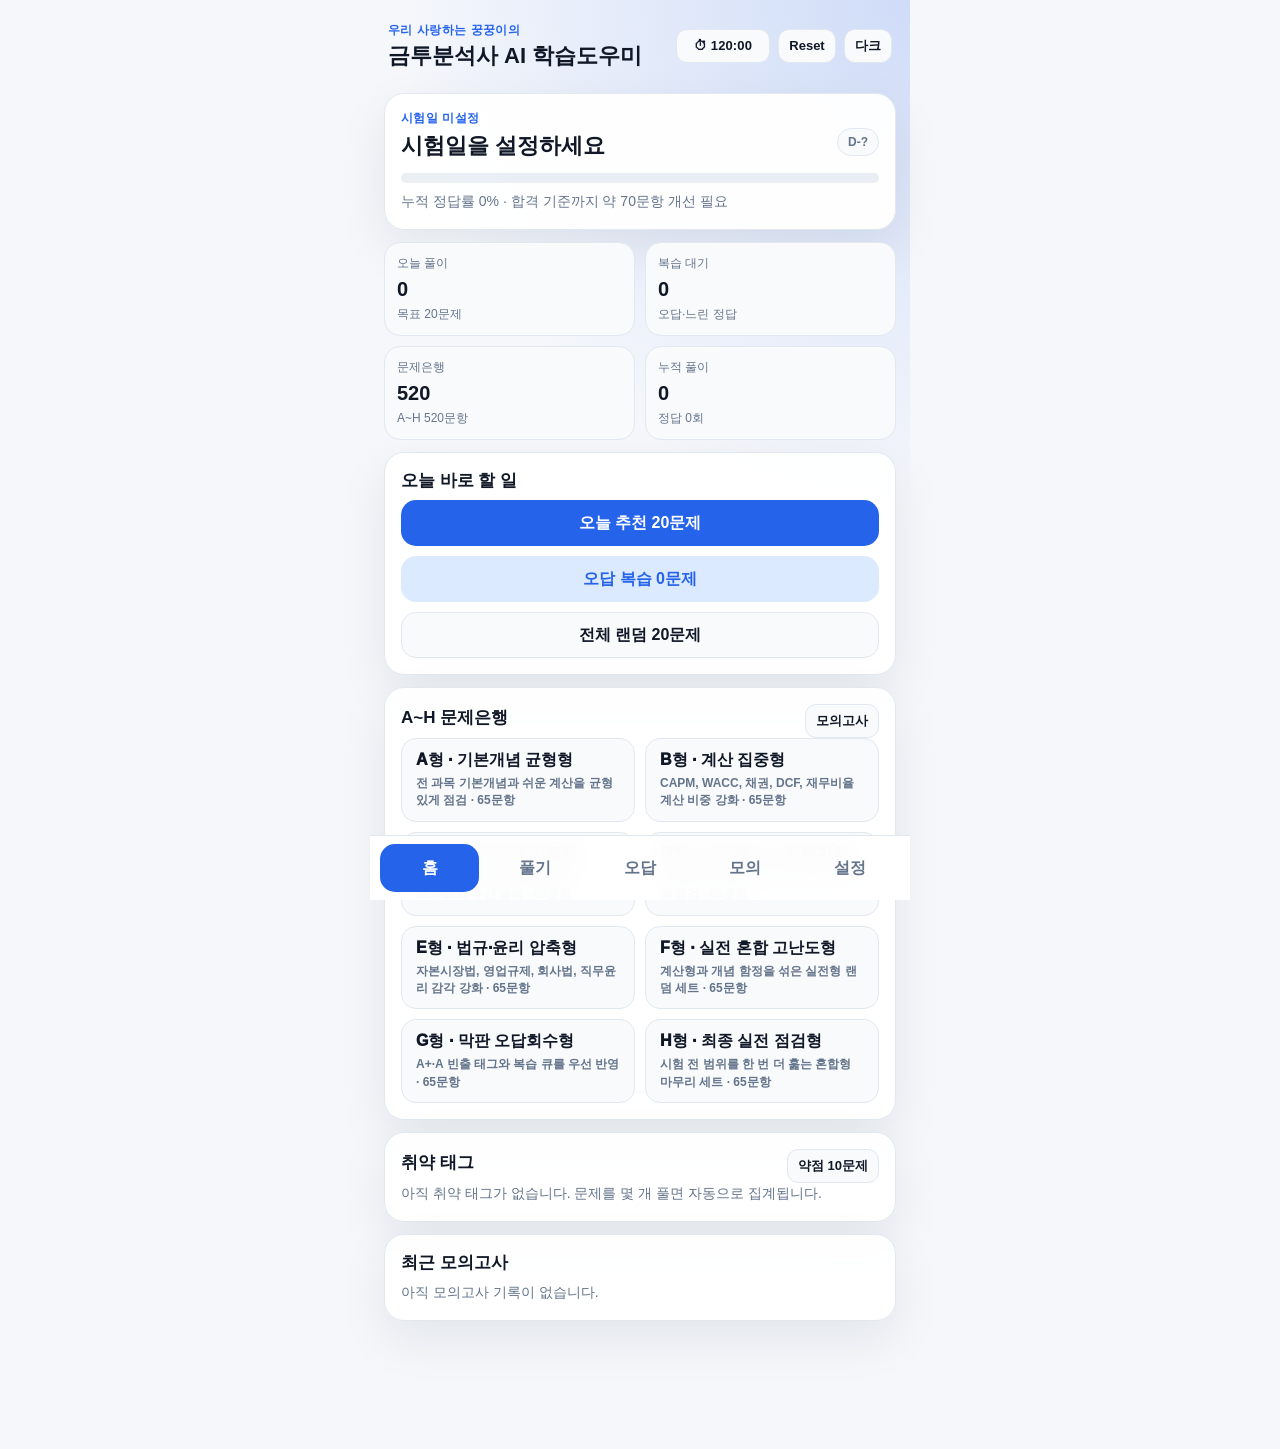
==== commit 9a510b87: "Add files via upload" ====
--- a/standalone.html
+++ b/standalone.html
@@ -4,7 +4,7 @@
   <meta charset="utf-8" />
   <meta name="viewport" content="width=device-width, initial-scale=1, viewport-fit=cover" />
   <meta name="theme-color" content="#f5f7fb" />
-  <title>금투분석사 개인 오답회수기 v0.9</title>
+  <title>우리 사랑하는 꿍꿍이의 금투분석사 AI 학습도우미 v0.9.2</title>
   <style>
 :root {
   --bg: #f5f7fb;
@@ -255,8 +255,8 @@
   <div id="app-shell">
     <header class="app-header">
       <div>
-        <p class="eyebrow">개인용 모바일 학습 도구</p>
-        <h1>금투분석사 오답회수기</h1>
+        <p class="eyebrow">우리 사랑하는 꿍꿍이의</p>
+        <h1>금투분석사 AI 학습도우미</h1>
       </div>
       <div class="header-actions">
         <button id="appTimerToggle" class="ghost small timer-toggle" data-action="toggle-app-timer" type="button" aria-label="타이머 시작 또는 일시정지">⏱ 120:00</button>
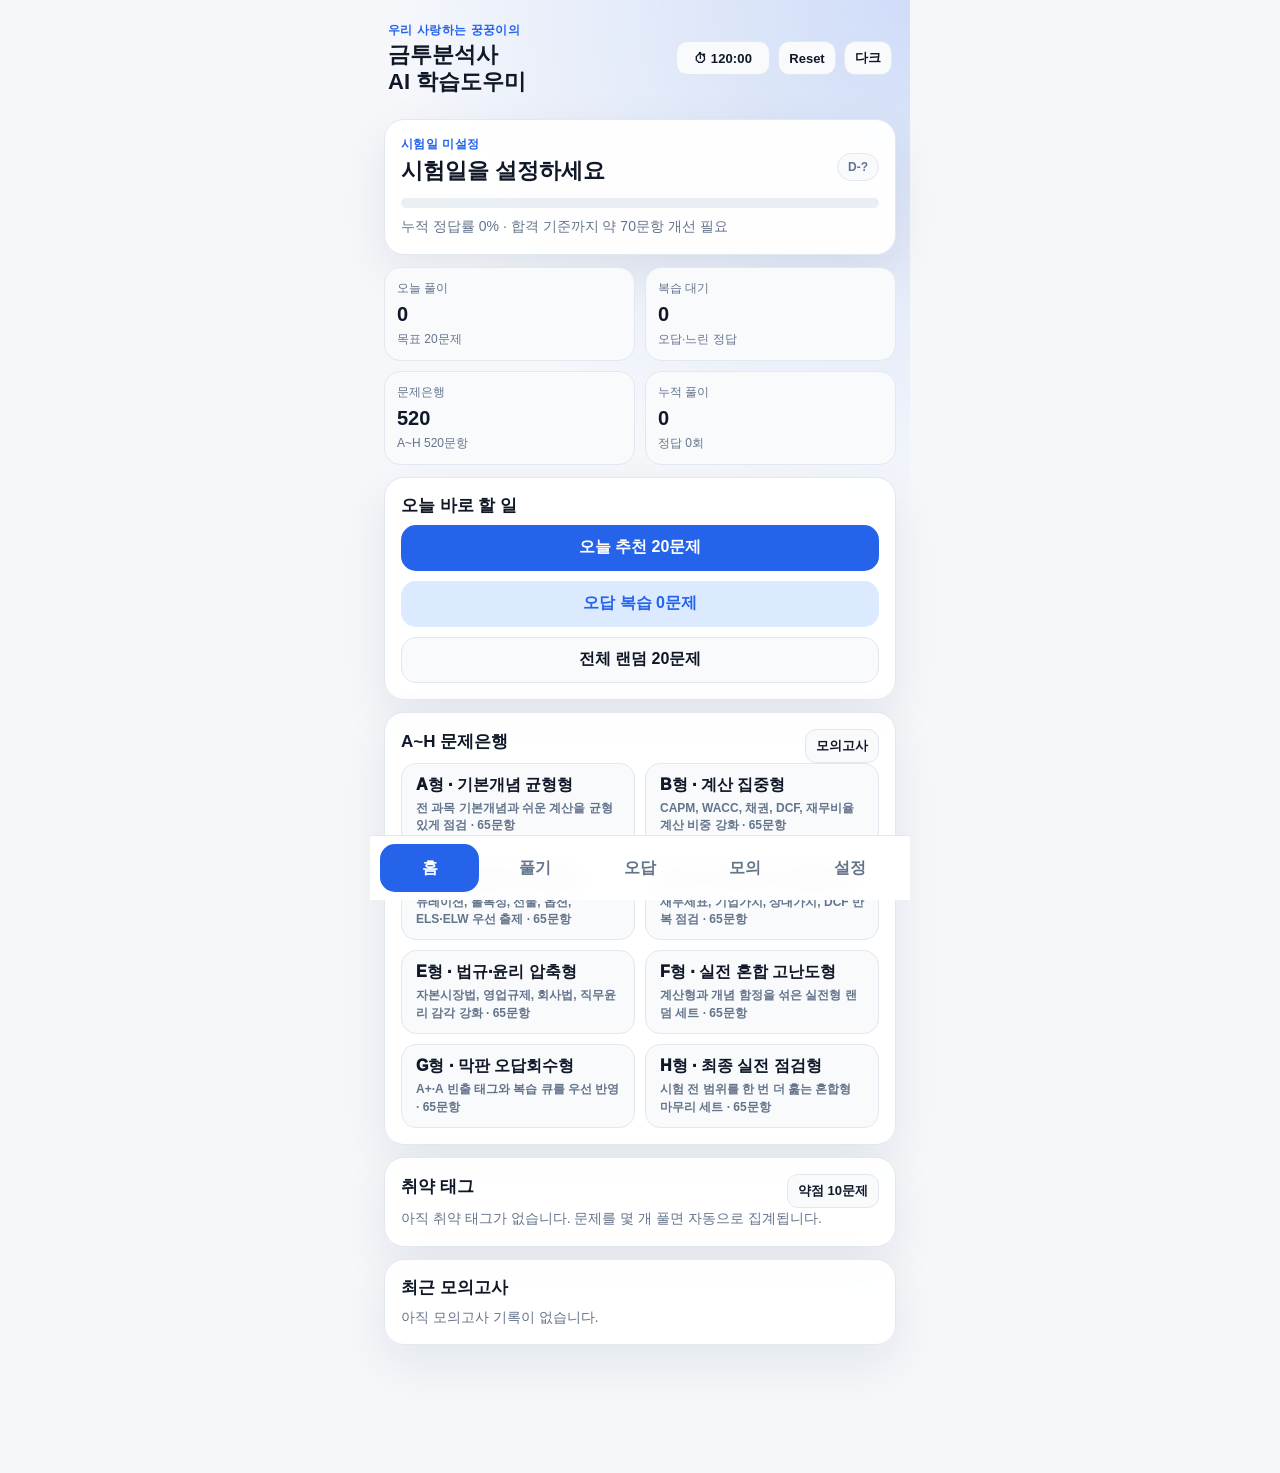
==== commit f7f59386: "Add files via upload" ====
--- a/standalone.html
+++ b/standalone.html
@@ -4,7 +4,7 @@
   <meta charset="utf-8" />
   <meta name="viewport" content="width=device-width, initial-scale=1, viewport-fit=cover" />
   <meta name="theme-color" content="#f5f7fb" />
-  <title>우리 사랑하는 꿍꿍이의 금투분석사 AI 학습도우미 v0.9.2</title>
+  <title>우리 사랑하는 꿍꿍이의 금투분석사 AI 학습도우미 v0.9.3</title>
   <style>
 :root {
   --bg: #f5f7fb;
@@ -81,7 +81,7 @@
   gap: 16px;
 }
 .header-actions { display:flex; gap: 8px; align-items:center; }
-.eyebrow { margin: 0 0 4px; color: var(--primary); font-weight: 900; font-size: 12px; letter-spacing: .04em; }
+.eyebrow { margin: 0 0 4px; color: var(--primary); font-weight: 900; font-size: 12px; letter-spacing: .04em; line-height: 1.35; }
 h1, h2, h3, p { margin-top: 0; }
 h1 { margin-bottom: 0; font-size: 22px; line-height: 1.2; }
 h2 { margin-bottom: 12px; font-size: 22px; }
@@ -256,7 +256,7 @@
     <header class="app-header">
       <div>
         <p class="eyebrow">우리 사랑하는 꿍꿍이의</p>
-        <h1>금투분석사 AI 학습도우미</h1>
+        <h1>금투분석사<br />AI 학습도우미</h1>
       </div>
       <div class="header-actions">
         <button id="appTimerToggle" class="ghost small timer-toggle" data-action="toggle-app-timer" type="button" aria-label="타이머 시작 또는 일시정지">⏱ 120:00</button>
